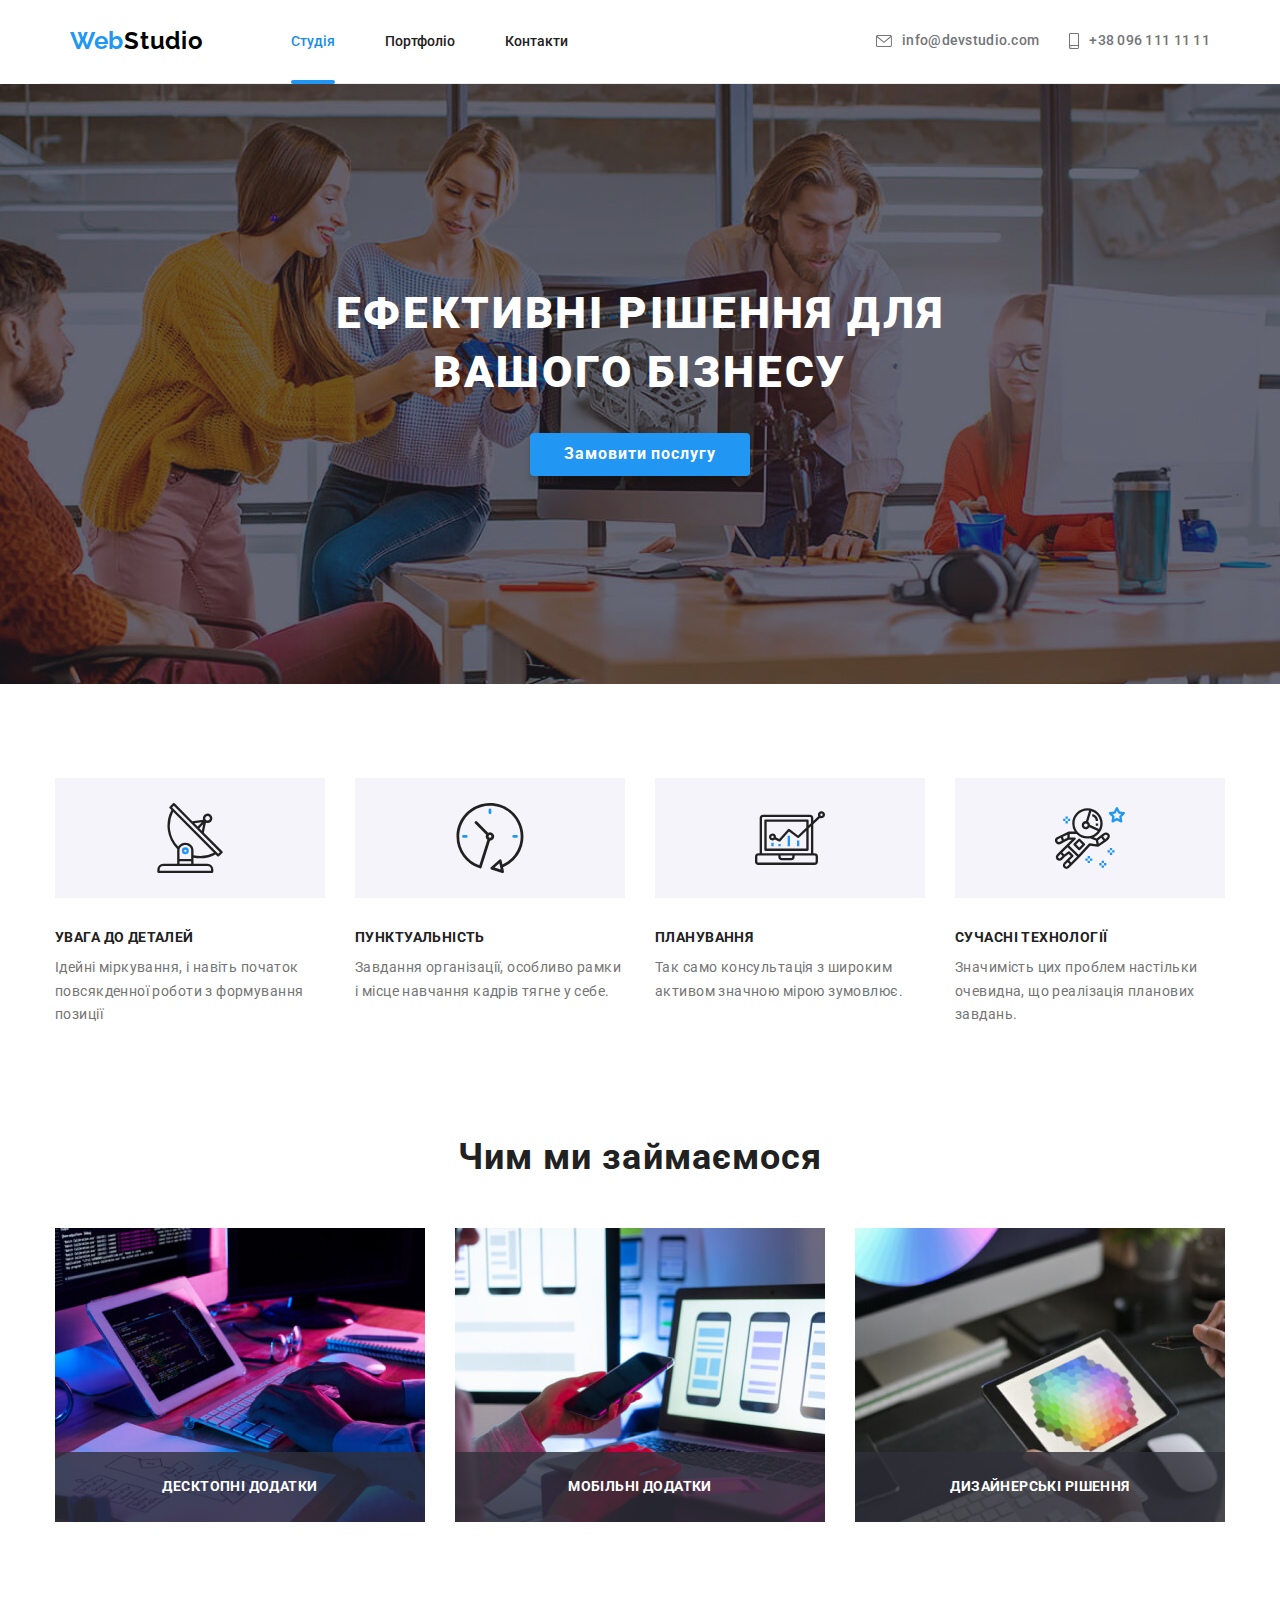
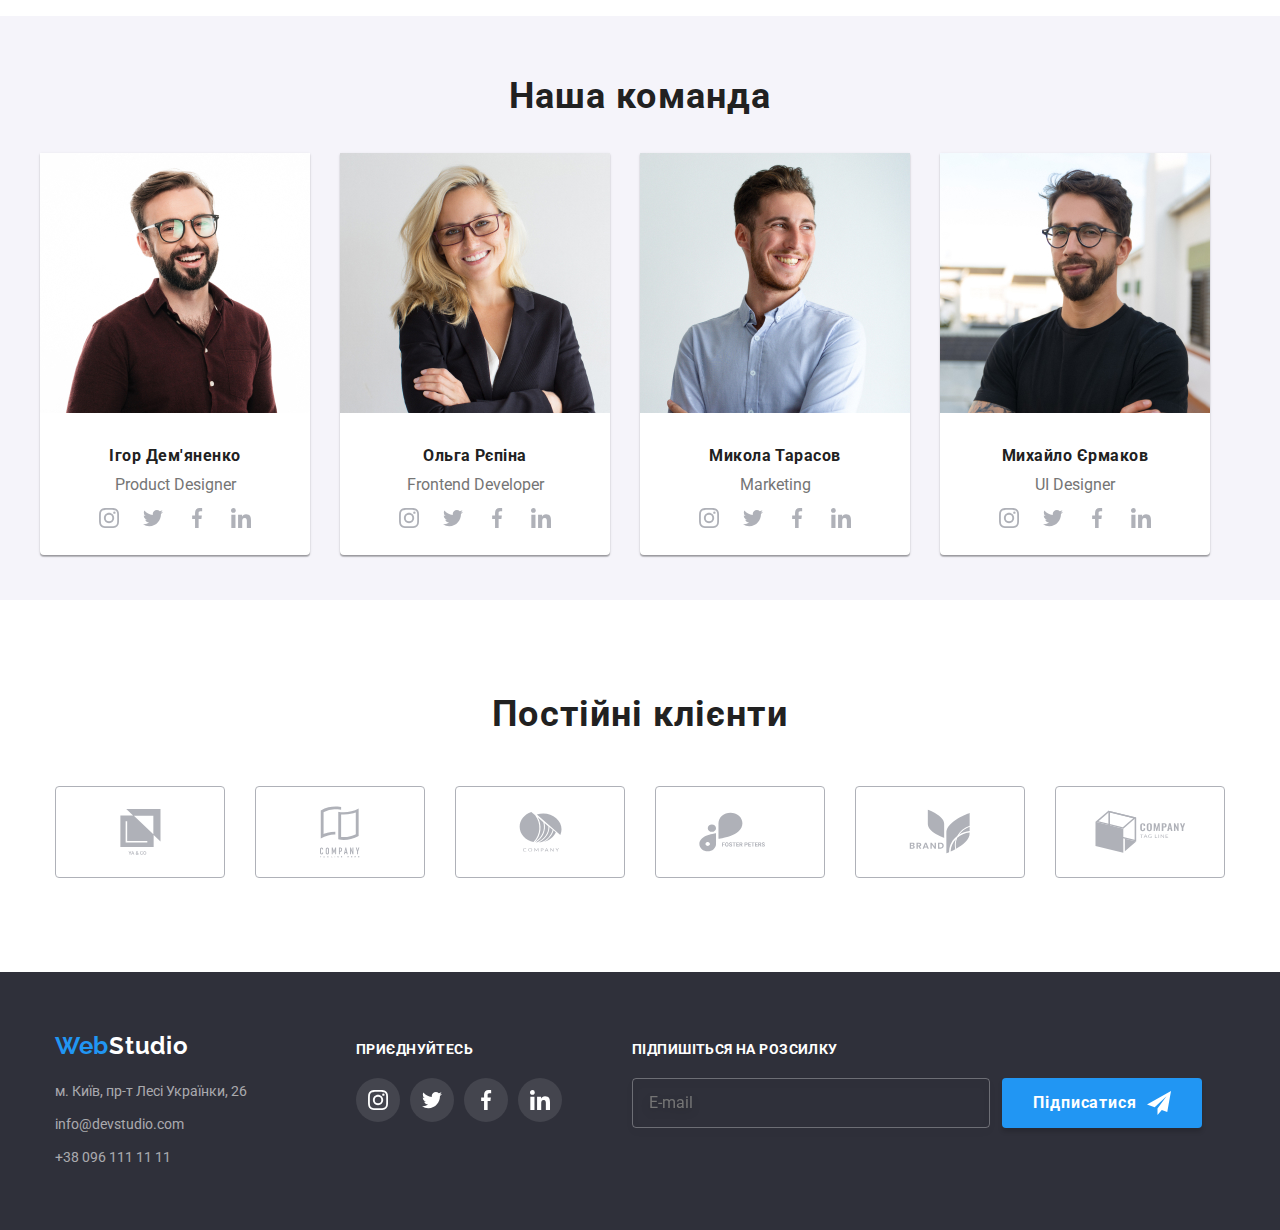
==== index.html @ 64a92aae "ф" ====
<!DOCTYPE html>
<html lang="uk">
<head>
    <meta charset="UTF-8">
    <meta http-equiv="X-UA-Compatible" content="IE=edge">
    <meta name="viewport" content="width=device-width, initial-scale=1.0">
    <title>WebStudio</title>
    <link href="https://fonts.googleapis.com/css2?family=Raleway:wght@700&family=Roboto:wght@400;500;700;900&display=swap" rel="stylesheet"/>
    <link rel="preconnect" href="https://fonts.googleapis.com" />
	<link rel="preconnect" href="https://fonts.gstatic.com" crossorigin />
    <link rel="stylesheet" href="./css/main.min.css">
</head>
<body>
    <header>
        <div class="header-container container">
            <nav class="header_wrap-nav">
                <a class="header_logo" href="./index.html"><span class="header_logo-color">Web</span>Studio</a>
                <button class="header_button js-open-menu" aria-expanded="false" aria-controls="mobile-menu">
                    <svg width="40" height="40">
                        <use href="./img/sprite.svg#icon-menu"></use>
                    </svg>
                </button>
                <ul class="header_nav">
                    <li class="header_nav-item">
                        <a class="header_nav-link current" href="index.html">Студія</a>
                    </li>
                    <li class="header_nav-item">
                        <a class="header_nav-link" href="portfolio.html">Портфоліо</a>
                    </li>
                    <li class="header_nav-item">
                        <a class="header_nav-link" href="#">Контакти</a>
                    </li>
                </ul>   
                <ul class="contacts">
                    <li class="contacts_item">
                        <a href="mailto:info@devstudio.com" class="contacts_email-svg contacts_link">
                            <svg class="contacts_svg-mail" width="16" height="12">
                                <use href="./img/sprite.svg#icon-mail"></use>
                            </svg>
                            info@devstudio.com
                        </a>
                    </li>
                    <li class="contacts_item">
                        <a href="tel:+380961111111" class="contacts_tel-svg contacts_link" >
                            <svg class="contacts_svg-tel"  width="10" height="16">
                                <use href="./img/sprite.svg#icon-smartphone"></use>
                            </svg>
                            +38 096 111 11 11
                        </a>
                    </li>
                </ul>         
            </nav>
            
            
            <div class="mobile js-menu-container is-open" id="mobile-menu">
                <button class="mobile_button js-close-menu">
                    <svg width="40" height="40">
                        <use href="./img/sprite.svg#icon-cross"></use>
                    </svg>
                </button>
                <ul class="mobile_header">
                    <li class="mobile_item">
                        <a class="mobile_link current" href="#">Студія</a>
                    </li>
                    <li class="mobile_item">
                        <a class="mobile_link" href="portfolio.html">Портфоліо</a>
                    </li>
                    <li class="mobile_item">
                        <a class="mobile_link" href="#">Контакти</a>
                    </li>
                </ul>
                <ul class="mobile_contacts">
                    <li class="mobile_contacts-item">
                        <a href="tel:+380961111111" class="mobile_contacts-tel" >
                            <svg class="mobile_contacts-icon" width="10" height="16">
                                <use href="./img/sprite.svg#icon-smartphone"></use>
                            </svg>
                            +38 096 111 11 11 
                        </a> 
                    </li>
                    <li class="mobile_contacts-item">
                        <a href="mailto:info@devstudio.com" class="mobile_contacts-mail">
                            <svg class="mobile_contacts-icon" width="16" height="12">
                                <use class="contacts_icon" href="./img/sprite.svg#icon-mail"></use>
                            </svg>
                            info@devstudio.com
                        </a>
                    </li>
                </ul>
                <ul class="social">
                    <li class="social__item">
                        <a class="social__link" href="index.html">Instagram</a>
                    </li>
                    <li class="social__item">
                        <a class="social__link" href="index.html">Twitter</a>
                    </li>
                    <li class="social__item">
                        <a class="social__link" href="index.html">Facebook</a>
                    </li>
                    <li class="social__item">
                        <a class="social__link" href="index.html">LinkedIn</a>
                    </li>
                </ul>    
            </div>
        </div>
    </header>
    <main>
        <section class="hero">
            <h1 class="hero_title">Ефективні рішення для вашого бізнесу</h1>
            <button data-modal-open class="hero_btn" type="button">Замовити послугу</button>
            <div class="backdrop is-hidden" data-modal>
                <div class="modal">
                    <button data-modal-close class="btn_modal">
                        <svg class="modal_svg">
                            <use href="./img/close-modal.svg#icon-close-modal"></use>
                        </svg>
                    </button>
                    <form class="form_hero">
                        <span class="form_hero-title">Залиште свої дані, ми вам передзвонимо</span>
                        <div class="form_field">
                            <label for="name">Ім'я</label>
                            <input type="text" name="name" id="name" class="form_field-input" placeholder=" ">
                            <svg class="form_field-svg" width="18" height="18">
                                <use href="./img/icons.svg#icon-person-black"></use>
                            </svg>
                        </div>
                        <div class="form_field">
                            <label for="tel">Телефон</label>
                            <input type="tel" name="tel" id="tel" class="form_field-input" placeholder=" ">
                            <svg class="form_field-svg" width="18" height="18">
                                <use href="./img/icons.svg#icon-phone-black"></use>
                            </svg>
                        </div>
                        <div class="form_field">
                            <label for="email">Пошта</label>
                            <input type="email" name="mail" id="email" class="form_field-input" placeholder=" ">
                            <svg class="form_field-svg" width="18" height="18">
                                <use href="./img/icons.svg#icon-email-black"></use>
                            </svg>
                        </div>
                        <div class="form_field form_text">
                            <label for="comment" class="form_comment-text">Коментар</label>
                            <textarea name="comment" class="form_field-areatext" id="comment" placeholder="Введіть текст" cols="52" rows="10"></textarea>
                        </div>
                        <div class="form_checkbox">
                            <label class="form_checkbox-label">
                                <input type="checkbox" name="policy" value="true" class="form_checkbox-input">
                                <span class="form_checkbox-icon"></span>
                                Погоджуюся з розсилкою та приймаю
                                <a href="#" class="form_checkbox-policy">Умови договору</a>
                            </label>
                        </div>
                        <button type="submit" class="hero_btn btn-fly">Відправити</button>
                    </form>
                </div>
            </div>
        </section>
        <section class="section section_bussines">
            <div class="bussines_container container">
                <h2 class="visually-hidden">Особливості WebStudio</h2>
                <ul class="bussines">
                    <li class="bussines_list">
                        <div class="bussines_list-link">
                            <svg class="antena-svg">
                                <use href="./img/sprite.svg#icon-antenna"></use>
                            </svg>
                        </div>
                        <div class="bussines_descr">
                            <h3 class="bussines_important">УВАГА ДО ДЕТАЛЕЙ</h3>
                            <p class="bussines_text">Ідейні міркування, і навіть початок повсякденної роботи з формування позиції</p>
                        </div>
                    </li>
                    <li class="bussines_list">
                        <div class="bussines_list-link">
                            <svg class="clock-svg">
                                <use href="./img/sprite.svg#icon-clock"></use>
                            </svg>
                        </div>
                        <div class="bussines_descr">
                            <h3 class="bussines_important">ПУНКТУАЛЬНІСТЬ</h3>
                            <p class="bussines_text">Завдання організації, особливо рамки і місце навчання кадрів тягне у себе.</p>
                        </div>
                    </li>
                    <li class="bussines_list">
                        <div class="bussines_list-link">
                            <svg class="comp-svg">
                                <use href="./img/sprite.svg#icon-comp"></use>
                            </svg>
                        </div>
                        <div class="bussines_descr">
                            <h3 class="bussines_important">ПЛАНУВАННЯ</h3>
                            <p class="bussines_text">Так само консультація з широким активом значною мірою зумовлює.</p>
                        </div>
                    </li>
                    <li class="bussines_list">
                        <div class="bussines_list-link">
                            <svg class="stronaut-svg">
                                <use href="./img/sprite.svg#icon-astronaut"></use>
                            </svg>
                        </div>
                        <div class="bussines_descr">
                            <h3 class="bussines_important">СУЧАСНІ ТЕХНОЛОГІЇ</h3>
                            <p class="bussines_text">Значимість цих проблем настільки очевидна, що реалізація планових завдань.</p>
                        </div>
                    </li>
                </ul>
            </div>
        </section>
        <section class="section section_nazv">
            <div class="container">
                <h2 class="section_nazv-title">Чим ми займаємося</h2>
                <ul class="section_nazv-img">
                    <li class="nazv-img-link">
                        <div class="section_nazv-thumb">
                            <img class="section_nazv-img-link" src="./img/tab-1.jpg" alt="deviceimg" width="370" height="294">
                            <h3 class="section_nazv-text">Десктопні додатки</h3>
                        </div>
                    </li>
                    <li class="nazv-img-link">
                        <div class="section_nazv-thumb">
                            <img class="section_nazv-img-link" src="./img/tab-2.jpg" alt="deviceimg" width="370" height="294">
                            <h3 class="section_nazv-text">Мобільні додатки</h3>
                        </div>
                    </li>
                    <li class="nazv-img-link">
                        <div class="section_nazv-thumb">
                            <img class="section_nazv-img-link" src="./img/tab-3.jpg" alt="deviceimg" width="370" height="294">
                            <h3 class="section_nazv-text">Дизайнерські рішення</h3>
                        </div>
                    </li>
                </ul>
            </div>
        </section>
        <section class="section partner">
            <div class="partner_container container">
                <h2 class="nazv nazv-two">Наша команда</h2>
                <ul class="partner_color">
                    <li class="partner_bg-licolor">
                        <picture>
                            <source
                            srcset="
                                ./img/partner/ihor-1.jpg    1x,
                                ./img/partner/ihor-1-2x.jpg 2x
                            "
                            media="(min-width: 1200px)"
                            />
                            <source
                            srcset="
                                ./img/partner/ihor-tab-1.jpg    1x,
                                ./img/partner/ihor-tab-1-2x.jpg 2x
                            "
                            media="(min-width: 768px)"
                            />
                            <source
                            srcset="
                                ./img/partner/ihor-mob-1.jpg    1x,
                                ./img/partner/ihor-mob-1-2x.jpg 2x
                            "
                            media="(max-width: 767px)"
                            />
                            <img
                            src="./img/partner/ihor-1.jpg"
                            alt="фото Ігоря Дем'яненка"
                            />
                        </picture>
                        <div class="partner_fio">
                            <h3 class="partner_lastname">Ігор Дем'яненко</h3>
                            <p class="partner_work">Product Designer</p>
                            <ul class="partner_soc-link">
                                <li class="partner_link-list">
                                    <a href="https://www.instagram.com/" class="partner_link-a" target="blank">
                                        <svg class="partner_link-svg icon" width="20" height="20">
                                            <use href="./img/sprite.svg#icon-instagram"></use>
                                        </svg>
                                    </a>
                                </li>
                                <li class="partner_link-list">
                                    <a href="https://twitter.com/?lang=uk" class="partner_link-a" target="blank">
                                        <svg class="partner_link-svg icon" width="20" height="20">
                                            <use href="./img/sprite.svg#icon-twitter"></use>
                                        </svg>
                                    </a>
                                </li>
                                <li class="partner_link-list">
                                    <a href="https://uk-ua.facebook.com/" class="partner_link-a" target="blank">
                                        <svg class="partner_link-svg icon" width="20" height="20">
                                            <use href="./img/sprite.svg#icon-facebook"></use>
                                        </svg>
                                    </a>
                                </li>
                                <li class="partner_link-list">
                                    <a href="https://ua.linkedin.com/" class="partner_link-a" target="blank">
                                        <svg class="partner_link-svg icon" width="20" height="20">
                                            <use href="./img/sprite.svg#icon-linkedin"></use>
                                        </svg>
                                    </a>
                                </li>
                            </ul>
                        </div>
                    </li>
                    <li class="partner_bg-licolor">
                        <picture>
                            <source
                            srcset="
                                ./img/partner/olha-1.jpg    1x,
                                ./img/partner/olha-1-2x.jpg 2x
                            "
                            media="(min-width: 1200px)"
                            />
                            <source
                            srcset="
                                ./img/partner/olha-tab-1.jpg    1x,
                                ./img/partner/olha-tab-1-2x.jpg 2x
                            "
                            media="(min-width: 768px)"
                            />
                            <source
                            srcset="
                                ./img/partner/olha-mob-1.jpg    1x,
                                ./img/partner/olha-mob-1-2x.jpg 2x
                            "
                            media="(max-width: 767px)"
                            />
                            <img
                            src="./img/partner/olha-1.jpg"
                            alt="фото Ольга Рєпіна"
                            />
                        </picture>
                        <div class="partner_fio">
                            <h3 class="partner_lastname">Ольга Рєпіна</h3>
                            <p class="partner_work">Frontend Developer</p>
                            <ul class="partner_soc-link">
                                <li class="partner_link-list">
                                    <a href="https://www.instagram.com/" class="partner_link-a" target="blank">
                                        <svg class="partner_link-svg icon" width="20" height="20">
                                            <use href="./img/sprite.svg#icon-instagram"></use>
                                        </svg>
                                    </a>
                                </li>
                                <li class="partner_link-list">
                                    <a href="https://twitter.com/?lang=uk" class="partner_link-a" target="blank">
                                        <svg class="partner_link-svg icon" width="20" height="20">
                                            <use href="./img/sprite.svg#icon-twitter"></use>
                                        </svg>
                                    </a>
                                </li>
                                <li class="partner_link-list">
                                    <a href="https://uk-ua.facebook.com/" class="partner_link-a" target="blank">
                                        <svg class="partner_link-svg icon" width="20" height="20">
                                            <use href="./img/sprite.svg#icon-facebook"></use>
                                        </svg>
                                    </a>
                                </li>
                                <li class="partner_link-list">
                                    <a href="https://ua.linkedin.com/" class="partner_link-a" target="blank">
                                        <svg class="partner_link-svg icon" width="20" height="20">
                                            <use href="./img/sprite.svg#icon-linkedin"></use>
                                        </svg>
                                    </a>
                                </li>
                            </ul>
                        </div>
                    </li>
                    <li class="partner_bg-licolor">
                        <picture>
                            <source
                            srcset="
                                ./img/partner/mikola-1.jpg    1x,
                                ./img/partner/mikola-1-2x.jpg 2x
                            "
                            media="(min-width: 1200px)"
                            />
                            <source
                            srcset="
                                ./img/partner/mikola-tab-1.jpg    1x,
                                ./img/partner/mikola-tab-1-2x.jpg 2x
                            "
                            media="(min-width: 768px)"
                            />
                            <source
                            srcset="
                                ./img/partner/mikola-mob-1.jpg    1x,
                                ./img/partner/mikola-mob-1-2x.jpg 2x
                            "
                            media="(max-width: 767px)"
                            />
                            <img
                            src="./img/partner/mikola-1.jpg"
                            alt="фото Микола Тарасов"
                            />
                        </picture>
                        <div class="partner_fio">
                            <h3 class="partner_lastname">Микола Тарасов</h3>
                            <p class="partner_work">Marketing</p>
                            <ul class="partner_soc-link">
                                <li class="partner_link-list">
                                    <a href="https://www.instagram.com/" class="partner_link-a" target="blank">
                                        <svg class="partner_link-svg icon" width="20" height="20">
                                            <use href="./img/sprite.svg#icon-instagram"></use>
                                        </svg>
                                    </a>
                                </li>
                                <li class="partner_link-list">
                                    <a href="https://twitter.com/?lang=uk" class="partner_link-a" target="blank">
                                        <svg class="partner_link-svg icon" width="20" height="20">
                                            <use href="./img/sprite.svg#icon-twitter"></use>
                                        </svg>
                                    </a>
                                </li>
                                <li class="partner_link-list">
                                    <a href="https://uk-ua.facebook.com/" class="partner_link-a" target="blank">
                                        <svg class="partner_link-svg icon" width="20" height="20">
                                            <use href="./img/sprite.svg#icon-facebook"></use>
                                        </svg>
                                    </a>
                                </li>
                                <li class="partner_link-list">
                                    <a href="https://ua.linkedin.com/" class="partner_link-a" target="blank">
                                        <svg class="partner_link-svg icon" width="20" height="20">
                                            <use href="./img/sprite.svg#icon-linkedin"></use>
                                        </svg>
                                    </a>
                                </li>
                            </ul>
                        </div>

                    </li>
                    <li class="partner_bg-licolor">
                        <picture>
                            <source
                            srcset="
                                ./img/partner/misha-1.jpg    1x,
                                ./img/partner/misha-1-2x.jpg 2x
                            "
                            media="(min-width: 1200px)"
                            />
                            <source
                            srcset="
                                ./img/partner/misha-tab-1.jpg    1x,
                                ./img/partner/misha-tab-1-2x.jpg 2x
                            "
                            media="(min-width: 768px)"
                            />
                            <source
                            srcset="
                                ./img/partner/misha-mob-1.jpg    1x,
                                ./img/partner/misha-mob-1-2x.jpg 2x
                            "
                            media="(max-width: 767px)"
                            />
                            <img
                            src="./img/partner/misha-1.jpg"
                            alt="фото Михайло Єрмаков"
                            />
                        </picture>
                        <div class="partner_fio">
                            <h3 class="partner_lastname">Михайло Єрмаков</h3>
                            <p class="partner_work">UI Designer</p>
                            <ul class="partner_soc-link">
                                <li class="partner_link-list">
                                    <a href="https://www.instagram.com/" class="partner_link-a" target="blank">
                                        <svg class="partner_link-svg icon" width="20" height="20">
                                            <use href="./img/sprite.svg#icon-instagram"></use>
                                        </svg>
                                    </a>
                                </li>
                                <li class="partner_link-list">
                                    <a href="https://twitter.com/?lang=uk" class="partner_link-a" target="blank">
                                        <svg class="partner_link-svg icon" width="20" height="20">
                                            <use href="./img/sprite.svg#icon-twitter"></use>
                                        </svg>
                                    </a>
                                </li>
                                <li class="partner_link-list">
                                    <a href="https://uk-ua.facebook.com/" class="partner_link-a" target="blank">
                                        <svg class="partner_link-svg icon" width="20" height="20">
                                            <use href="./img/sprite.svg#icon-facebook"></use>
                                        </svg>
                                    </a>
                                </li>
                                <li class="partner_link-list">
                                    <a href="https://ua.linkedin.com/" class="partner_link-a" target="blank">
                                        <svg class="partner_link-svg icon" width="20" height="20">
                                            <use href="./img/sprite.svg#icon-linkedin"></use>
                                        </svg>
                                    </a>
                                </li>
                            </ul>
                        </div>
                    </li>
                </ul>
            </div>
        </section>
        <section class="section client">
            <div class="client_container">
                <h2 class="client_title">Постійні клієнти</h2>
                <ul class="client_company">
                    <li class="client_company-list">
                        <a href="#" class="client_company-link">
                            <svg class="company-svg" width="41" height="46">
                                <use href="./img/sprite.svg#icon-client1"></use>
                            </svg>
                        </a>
                    </li>
                    <li class="client_company-list">
                        <a href="#" class="client_company-link">
                            <svg class="company-svg" width="40" height="52">
                                <use href="./img/sprite.svg#icon-client2"></use>
                            </svg>
                        </a>
                    </li>
                    <li class="client_company-list">
                        <a href="#" class="client_company-link">
                            <svg class="company-svg" width="43" height="41">
                                <use href="./img/sprite.svg#icon-client3"></use>
                            </svg>
                        </a>
                    </li>
                    <li class="client_company-list">
                        <a href="#" class="client_company-link">
                            <svg class="company-svg" width="84" height="40">
                                <use href="./img/sprite.svg#icon-client4"></use>
                            </svg>
                        </a>
                    </li>
                    <li class="client_company-list">
                        <a href="#" class="client_company-link">
                            <svg class="company-svg" width="62" height="45">
                                <use href="./img/sprite.svg#icon-client5"></use>
                            </svg>
                        </a>
                    </li>
                    <li class="client_company-list">
                        <a href="#" class="client_company-link">
                            <svg class="company-svg" width="93" height="43">
                                <use href="./img/sprite.svg#icon-client6"></use>
                            </svg>
                        </a>
                    </li>
                </ul>
            </div>
        </section>
    </main>   
    <footer class="footer">
        <div class="footer_container">
            <div class="footer_wrap">
                <div class="footer_col">
                    <a class="header_logo footer_logo" href="./index.html"><span class="footer_logo-color">Web</span>Studio</a>               
                    <address class="address">
                        <ul class="address_list">
                            <li class="address_item">
                                <a class="address_link" href="https://goo.gl/maps/zrXDnJqUbXL16Lcg9" target="_blank" rel="noopener noreferrer nofollow">м. Київ, пр-т Лесі Українки, 26</a>
                            </li>
                            <li class="address_item">
                                <a class="address_link footer_email--two" href="mailto:info@devstudio.com">info@devstudio.com</a>
                            </li>
                            <li class="address_item">
                                <a class="address_link footer_tel--two" href="tel:+380961111111">+38 096 111 11 11</a>
                            </li>
                        </ul>
                    </address>
                </div>
                <div class="footer_col">
                    <div class="footer_soc-link">
                        <p class="footer_soc-link-title">приєднуйтесь</p>
                        <ul class="footer_soc-link-list">
                            <li class="footer_soc-link-li">
                                <a class="footer_soc-link-img" href="https://www.instagram.com/" target="blank">
                                    <svg class="footer_link-svg soc-link-footer" width="20" height="20">
                                        <use href="./img/sprite.svg#icon-instagram"></use>
                                    </svg>
                                </a>
                            </li>
                            <li class="footer_soc-link-li">
                                <a class="footer_soc-link-img" href="https://twitter.com/?lang=uk" target="blank">
                                    <svg class="footer_link-svg soc-link-footer" width="20" height="20">
                                        <use href="./img/sprite.svg#icon-twitter"></use>
                                    </svg>
                                </a>
                            </li>
                            <li class="footer_soc-link-li">
                                <a class="footer_soc-link-img" href="https://uk-ua.facebook.com/" target="blank">
                                    <svg class="footer_link-svg soc-link-footer" width="20" height="20">
                                        <use href="./img/sprite.svg#icon-facebook"></use>
                                    </svg>
                                </a>
                            </li>
                            <li class="footer_soc-link-li">
                                <a class="footer_soc-link-img" href="https://ua.linkedin.com/" target="_blank">
                                    <svg class="footer_link-svg soc-link-footer" width="20" height="20">
                                        <use href="./img/sprite.svg#icon-linkedin"></use>
                                    </svg>
                                </a>
                            </li>
                        </ul>
                    </div>
                </div>
                <div class="footer_col footer_col-last">
                    <span class="footer_col-title">Підпишіться на розсилку</span>
                    <form class="footer_form">
                        <div class="footer_email-input">
                            <label class="footer_form-label">
                                <input type="email" name="email" class="footer_form-input" placeholder="E-mail">
                            </label>
                        </div>
                        <button class="btn btn-svg" type="submit">Підписатися
                            <svg class="icon-telega" width="24" height="24">
                                <use href="./img/icons.svg#icon-icon-telega"></use>
                            </svg>
                        </button>
                    </form>
                </div>
            </div>
        </div>
    </footer>
    <script src="./js/mobile-menu.js"></script>
    <script src="./js/modal.js"></script>
</body>
</html>
---- css/main.min.css ----
/*! modern-normalize v1.1.0 | MIT License | https://github.com/sindresorhus/modern-normalize */*,::before,::after{-webkit-box-sizing:border-box;box-sizing:border-box}html{line-height:1.15;-webkit-text-size-adjust:100%;-moz-tab-size:4;-o-tab-size:4;tab-size:4}body{margin:0;font-family:system-ui,-apple-system,"Segoe UI",Roboto,Helvetica,Arial,sans-serif,"Apple Color Emoji","Segoe UI Emoji"}hr{height:0;color:inherit}abbr[title]{-webkit-text-decoration:underline dotted;text-decoration:underline dotted}b,strong{font-weight:bolder}code,kbd,samp,pre{font-family:ui-monospace,SFMono-Regular,Consolas,"Liberation Mono",Menlo,monospace;font-size:1em}small{font-size:80%}sub,sup{font-size:75%;line-height:0;position:relative;vertical-align:baseline}sub{bottom:-0.25em}sup{top:-0.5em}table{text-indent:0;border-color:inherit}button,input,optgroup,select,textarea{font-family:inherit;font-size:100%;line-height:1.15;margin:0}button,select{text-transform:none}button,[type=button],[type=reset],[type=submit]{-webkit-appearance:button}::-moz-focus-inner{border-style:none;padding:0}:-moz-focusring{outline:1px dotted ButtonText}:-moz-ui-invalid{box-shadow:none}legend{padding:0}progress{vertical-align:baseline}::-webkit-inner-spin-button,::-webkit-outer-spin-button{height:auto}[type=search]{-webkit-appearance:textfield;outline-offset:-2px}::-webkit-search-decoration{-webkit-appearance:none}::-webkit-file-upload-button{-webkit-appearance:button;font:inherit}summary{display:list-item}body{font-family:"Roboto",sans-serif;color:#212121;background-color:#fff}*{-webkit-box-sizing:border-box;box-sizing:border-box}h1,h2,h3,h4,h5,h6,p{margin:0;padding:0}a{text-decoration:none}ul,ol{margin:0;padding:0;list-style:none}.container{width:100%;padding-left:15px;padding-right:15px;margin:0 auto}.section{padding-top:94px;padding-bottom:94px}.img{display:block;width:100%;height:auto}.picture{display:block;width:100%;height:auto}.visually-hidden{position:absolute;width:1px;height:1px;margin:-1px;border:0;padding:0;white-space:nowrap;-webkit-clip-path:inset(100%);clip-path:inset(100%);clip:rect(0 0 0 0);overflow:hidden}h2{font-weight:700;font-size:36px;line-height:1.16;letter-spacing:.03em;color:#212121;margin-bottom:50px}.btn{font-family:inherit;color:#fff;background:#2196f3;font-size:16px;border-color:rgba(0,0,0,0);font-weight:500;border-radius:4px;-webkit-box-shadow:0px 4px 4px rgba(0,0,0,.15);box-shadow:0px 4px 4px rgba(0,0,0,.15);padding:10px 32px;text-align:center;letter-spacing:.06em;cursor:pointer;-webkit-transition:background-color 250ms cubic-bezier(0.4, 0, 0.2, 1);transition:background-color 250ms cubic-bezier(0.4, 0, 0.2, 1)}.btn:hover,.btn:focus{background-color:#188ce8}.btn_modal{position:absolute;display:-webkit-box;display:-ms-flexbox;display:flex;-webkit-box-pack:center;-ms-flex-pack:center;justify-content:center;-webkit-box-align:center;-ms-flex-align:center;align-items:center;width:30px;height:30px;top:8px;padding:0;right:8px;border-radius:50%;cursor:pointer;background-color:#fff;border:1px solid rgba(0,0,0,.1)}.btn_modal:hover,.btn_modal:focus{border:1px solid rgba(0,0,0,.1);fill:currentColor}.btn-fly{padding:10px 52px;width:200px;height:50px}.hero_btn{font-family:inherit;color:#fff;background:#2196f3;font-size:16px;border-color:rgba(0,0,0,0);font-weight:500;border-radius:4px;-webkit-box-shadow:0px 4px 4px rgba(0,0,0,.15);box-shadow:0px 4px 4px rgba(0,0,0,.15);padding:10px 32px;text-align:center;letter-spacing:.06em;cursor:pointer;-webkit-transition:background-color 250ms cubic-bezier(0.4, 0, 0.2, 1);transition:background-color 250ms cubic-bezier(0.4, 0, 0.2, 1)}.hero_btn:hover,.hero_btn:focus{background-color:#188ce8}.btn-svg{display:-webkit-box;display:-ms-flexbox;display:flex;-webkit-box-align:center;-ms-flex-align:center;align-items:center;padding:10px 28px;-webkit-transition:background-color 250ms cubic-bezier(0.4, 0, 0.2, 1);transition:background-color 250ms cubic-bezier(0.4, 0, 0.2, 1)}.btn-svg:hover,.btn-svg:focus{background-color:#188ce8}.btn-svg .icon-telega{margin-left:10px}.button_btn-menu{font-family:inherit;font-size:16px;font-weight:500;line-height:1.62;padding:6px 22px;color:#212121;background-color:#f5f4fa;border-radius:4px;border-color:rgba(0,0,0,0);cursor:pointer;letter-spacing:.03em;-webkit-transition:background-color 250ms cubic-bezier(0.4, 0, 0.2, 1),color 250ms cubic-bezier(0.4, 0, 0.2, 1),-webkit-box-shadow 250ms cubic-bezier(0.4, 0, 0.2, 1);transition:background-color 250ms cubic-bezier(0.4, 0, 0.2, 1),color 250ms cubic-bezier(0.4, 0, 0.2, 1),-webkit-box-shadow 250ms cubic-bezier(0.4, 0, 0.2, 1);transition:background-color 250ms cubic-bezier(0.4, 0, 0.2, 1),color 250ms cubic-bezier(0.4, 0, 0.2, 1),box-shadow 250ms cubic-bezier(0.4, 0, 0.2, 1);transition:background-color 250ms cubic-bezier(0.4, 0, 0.2, 1),color 250ms cubic-bezier(0.4, 0, 0.2, 1),box-shadow 250ms cubic-bezier(0.4, 0, 0.2, 1),-webkit-box-shadow 250ms cubic-bezier(0.4, 0, 0.2, 1)}.button_btn-menu:hover{background-color:#2196f3;-webkit-box-shadow:0px 3px 1px rgba(0,0,0,.1),0px 1px 2px rgba(0,0,0,.08),0px 2px 2px rgba(0,0,0,.12);box-shadow:0px 3px 1px rgba(0,0,0,.1),0px 1px 2px rgba(0,0,0,.08),0px 2px 2px rgba(0,0,0,.12);color:#fff}.button_btn-menu:focus{background-color:#2196f3;color:#fff}.header-container{max-width:1600px;margin:0 auto;border-bottom:1px solid #ececec}@media screen and (min-width: 320px){.header_wrap-nav{display:-webkit-box;display:-ms-flexbox;display:flex;-webkit-box-pack:justify;-ms-flex-pack:justify;justify-content:space-between;-webkit-box-align:center;-ms-flex-align:center;align-items:center;margin:0 auto;padding-left:15px;padding-right:15px}.header_logo{font-family:"Raleway",sans-serif;color:var(--logo-main-color);font-size:26px;font-weight:700;line-height:1.19;letter-spacing:.03em;padding:16px 0;text-decoration:none}.header_logo-color{color:#2196f3}.header_nav{display:none}.header_button{display:-webkit-inline-box;display:-ms-inline-flexbox;display:inline-flex;padding:0;border:none;background-color:rgba(0,0,0,0)}.contacts{display:none}.contacts_link{display:-webkit-box;display:-ms-flexbox;display:flex;text-decoration:none;font-weight:500;font-size:14px;line-height:1.33;color:#757575;-webkit-transition:color 250ms cubic-bezier(0.4, 0, 0.2, 1);transition:color 250ms cubic-bezier(0.4, 0, 0.2, 1);-webkit-box-align:center;-ms-flex-align:center;align-items:center}.contacts_svg-mail,.contacts_svg-tel{margin-right:10px}.mobile{position:fixed;top:0;left:0;width:100vw;height:100vh;padding:48px 40px;-webkit-transform:translateX(100%);transform:translateX(100%);background-color:#fff}.mobile_button{position:absolute;top:10px;right:15px;display:-webkit-inline-box;display:-ms-inline-flexbox;display:inline-flex;padding:0;border:none;background-color:rgba(0,0,0,0)}.mobile.is-open{-webkit-transform:translateX(0%);transform:translateX(0%);-webkit-transition:250ms cubic-bezier(0.4, 0, 0.2, 1);transition:250ms cubic-bezier(0.4, 0, 0.2, 1)}.mobile_header{padding-left:0;margin:0 auto;list-style:none}.mobile_link{position:relative;display:block;padding:0;text-decoration:none;font-weight:500;font-size:40px;line-height:1.17;letter-spacing:.02em;color:#212121;-webkit-transition:250ms cubic-bezier(0.4, 0, 0.2, 1);transition:250ms cubic-bezier(0.4, 0, 0.2, 1)}.mobile_link:hover{color:#2196f3}.mobile_link.current{color:#188ce8}.mobile_item:not(:last-child){margin-bottom:32px}.mobile_contacts{padding-left:0;margin:0 auto;list-style:none}.mobile_contacts-item:not(:last-child){margin-top:200px;margin-bottom:32px}.mobile_contacts-tel{text-decoration:none;font-weight:500;font-size:34px;line-height:1.17;-webkit-transition:color 250ms cubic-bezier(0.4, 0, 0.2, 1);transition:color 250ms cubic-bezier(0.4, 0, 0.2, 1);color:#2196f3}.mobile_contacts-mail{text-decoration:none;font-weight:500;font-size:24px;line-height:1.16;color:#757575;-webkit-transition:color 250ms cubic-bezier(0.4, 0, 0.2, 1);transition:color 250ms cubic-bezier(0.4, 0, 0.2, 1)}.mobile_contacts-icon{display:none}.social{display:-webkit-box;display:-ms-flexbox;display:flex;padding-left:0;margin:0 auto;margin-top:64px;list-style:none}.social__item:not(:last-child){padding-right:10px;border-right:1px solid rgba(33,33,33,.2)}.social__item:not(:first-child){padding-left:10px}.social__link{font-weight:500;font-size:18px;line-height:1.22;letter-spacing:.02em;color:#2196f3}}@media screen and (min-width: 768px){.header_wrap-nav{display:-webkit-box;display:-ms-flexbox;display:flex;-webkit-box-pack:center;-ms-flex-pack:center;justify-content:center;-webkit-box-align:center;-ms-flex-align:center;align-items:center;width:768px}.mobile{display:none}.header_button{display:none}.header_logo{padding:26px 0;text-decoration:none;font-family:Raleway,sans-serif;font-weight:700;font-size:24px;line-height:1.16;letter-spacing:.03;color:#000}.header_logo-color{color:#2196f3}.header_nav-link.current{color:#188ce8}.current::after{display:block;position:absolute;content:"";width:100%;height:4px;background:#2196f3;border-radius:2px;bottom:-1px}.header_nav{display:-webkit-box;display:-ms-flexbox;display:flex;margin-left:87px;margin-top:0;margin-bottom:0;padding-left:0;list-style:none}.nav-item.current{color:#188ce8}.header_nav-item:not(:last-child){margin-right:50px}.header_nav-link{position:relative;display:block;padding:32px 0;text-decoration:none;font-weight:500;font-size:14px;line-height:1.33;color:#212121;-webkit-transition:color 250ms cubic-bezier(0.4, 0, 0.2, 1);transition:color 250ms cubic-bezier(0.4, 0, 0.2, 1)}.header_nav-link:hover{color:#2196f3}.mobile_link.current{color:#188ce8}.mobile_link.current::after{content:"";position:absolute;display:block;left:0;bottom:0;width:100%;height:4px;border-radius:2px;background-color:#2196f3}.contacts{display:block;margin:0;margin-left:auto;padding:0;list-style:none}.contacts_link{display:-webkit-box;display:-ms-flexbox;display:flex;-webkit-box-align:center;-ms-flex-align:center;align-items:center;text-decoration:none;font-weight:500;font-size:14px;line-height:1.33;color:#757575;-webkit-transition:color 250ms cubic-bezier(0.4, 0, 0.2, 1);transition:color 250ms cubic-bezier(0.4, 0, 0.2, 1)}.mobile_contacts-icon{margin-right:10px;fill:#757575}.contacts_link:hover svg use,.contacts_link:focus svg use{fill:#2196f3;-webkit-transition:250ms cubic-bezier(0.4, 0, 0.2, 1);transition:250ms cubic-bezier(0.4, 0, 0.2, 1)}.contacts_link:hover,.contacts_link:focus{color:#2196f3}}@media screen and (min-width: 768px)and (max-width: 1199px){.contacts_item{margin-bottom:10px}}@media screen and (min-width: 1200px){.container{width:1200px}.contacts{display:-webkit-box;display:-ms-flexbox;display:flex;margin-left:auto}.contacts_link{display:-webkit-box;display:-ms-flexbox;display:flex;-webkit-box-align:center;-ms-flex-align:center;align-items:center;padding-bottom:32px;padding-top:32px}.contacts_svg-mail{width:16px;height:12px;margin-right:10px;fill:currentColor}.contacts_svg-tel{margin-right:10px;width:10px;height:16px;fill:currentColor}.contacts_email-svg{margin-right:30px}.contacts_email-svg,.contacts_tel-svg{font-size:14px;line-height:1.14;letter-spacing:.02em;color:#757575;padding-top:32px;-webkit-transition:color 250ms cubic-bezier(0.4, 0, 0.2, 1);transition:color 250ms cubic-bezier(0.4, 0, 0.2, 1);font-weight:500}.contacts_tel-svg:hover,.contacts_email-svg:hover,.contacts_tel-svg:focus,.contacts_email-svg:focus{color:#2196f3}.header_wrap-nav{display:-webkit-box;display:-ms-flexbox;display:flex;-webkit-box-align:center;-ms-flex-align:center;align-items:center;width:auto}.header_nav-link.current{color:#188ce8}.current::after{position:absolute;display:block;content:"";width:100%;height:4px;background:#2196f3;border-radius:2px;bottom:-1px}}.hero{background-image:-webkit-gradient(linear, left top, right top, from(rgba(47, 48, 58, 0.4)), to(rgba(47, 48, 58, 0.4))),url(../img/bg-mobile.jpg);background-image:linear-gradient(to right, rgba(47, 48, 58, 0.4), rgba(47, 48, 58, 0.4)),url(../img/bg-mobile.jpg);height:400px;margin:0 auto;margin-left:auto;margin-right:auto;background-size:cover;background-repeat:no-repeat;background-position:center}@media(min-device-pixel-ratio: 2),(-webkit-min-device-pixel-ratio: 2),(min-resolution: 192dpi),(min-resolution: 2dppx){.hero{background-image:-webkit-gradient(linear, left top, right top, from(rgba(47, 48, 58, 0.4)), to(rgba(47, 48, 58, 0.4))),url(../img/bg-mobile2x.jpg);background-image:linear-gradient(to right, rgba(47, 48, 58, 0.4), rgba(47, 48, 58, 0.4)),url(../img/bg-mobile2x.jpg)}}@media screen and (min-width: 768px){.hero{background-image:-webkit-gradient(linear, left top, right top, from(rgba(47, 48, 58, 0.4)), to(rgba(47, 48, 58, 0.4))),url(../img/bg-table.jpg);background-image:linear-gradient(to right, rgba(47, 48, 58, 0.4), rgba(47, 48, 58, 0.4)),url(../img/bg-table.jpg)}}@media screen and (min-width: 768px)and (min-device-pixel-ratio: 2),screen and (min-width: 768px)and (-webkit-min-device-pixel-ratio: 2),screen and (min-width: 768px)and (min-resolution: 192dpi),screen and (min-width: 768px)and (min-resolution: 2dppx){.hero{background-image:-webkit-gradient(linear, left top, right top, from(rgba(47, 48, 58, 0.4)), to(rgba(47, 48, 58, 0.4))),url(../img/bg-table2x.jpg);background-image:linear-gradient(to right, rgba(47, 48, 58, 0.4), rgba(47, 48, 58, 0.4)),url(../img/bg-table2x.jpg)}}@media screen and (min-width: 1200px){.hero{height:600px;background-image:-webkit-gradient(linear, left top, right top, from(rgba(47, 48, 58, 0.4)), to(rgba(47, 48, 58, 0.4))),url(../img/bg-img.jpg);background-image:linear-gradient(to right, rgba(47, 48, 58, 0.4), rgba(47, 48, 58, 0.4)),url(../img/bg-img.jpg)}}@media screen and (min-width: 1200px)and (min-device-pixel-ratio: 2),screen and (min-width: 1200px)and (-webkit-min-device-pixel-ratio: 2),screen and (min-width: 1200px)and (min-resolution: 192dpi),screen and (min-width: 1200px)and (min-resolution: 2dppx){.hero{background-image:-webkit-gradient(linear, left top, right top, from(rgba(47, 48, 58, 0.4)), to(rgba(47, 48, 58, 0.4))),url(../img/bg-img2x.jpg);background-image:linear-gradient(to right, rgba(47, 48, 58, 0.4), rgba(47, 48, 58, 0.4)),url(../img/bg-img2x.jpg)}}@media screen and (min-width: 320px){.hero{text-align:center;padding-top:118px;padding-bottom:118px;max-width:1600px;min-height:400px;margin:0 auto;margin-left:auto;margin-right:auto}.hero_title{margin:0 auto;margin-bottom:30px;width:450px;font-weight:900;font-size:26px;line-height:1.61;letter-spacing:.06em;text-transform:uppercase;text-align:center;color:#fff}.hero_btn{font-weight:700}.backdrop{position:fixed;top:0;left:0;background:rgba(0,0,0,.2);width:100%;height:100%;-webkit-transition:opacity 250ms cubic-bezier(0.4, 0, 0.2, 1),visibility 250ms cubic-bezier(0.4, 0, 0.2, 1);transition:opacity 250ms cubic-bezier(0.4, 0, 0.2, 1),visibility 250ms cubic-bezier(0.4, 0, 0.2, 1)}.backdrop.is-hidden{opacity:0;pointer-events:none;visibility:hidden}.modal{position:relative;background:#fff;-webkit-box-shadow:0px 1px 3px rgba(0,0,0,.12),0px 1px 1px rgba(0,0,0,.14),0px 2px 1px rgba(0,0,0,.2);box-shadow:0px 1px 3px rgba(0,0,0,.12),0px 1px 1px rgba(0,0,0,.14),0px 2px 1px rgba(0,0,0,.2);border-radius:4px;width:450px;height:609px;top:50%;left:50%;padding:40px;-webkit-transform:translate(-50%, -50%);transform:translate(-50%, -50%);-webkit-transition:-webkit-transform 250ms cubic-bezier(0.4, 0, 0.2, 1);transition:-webkit-transform 250ms cubic-bezier(0.4, 0, 0.2, 1);transition:transform 250ms cubic-bezier(0.4, 0, 0.2, 1);transition:transform 250ms cubic-bezier(0.4, 0, 0.2, 1), -webkit-transform 250ms cubic-bezier(0.4, 0, 0.2, 1)}.modal_svg{color:#2196f3;width:18px;height:18px}.form-hero{width:370px;margin-left:auto;margin-right:auto}.form_hero-title{width:370px;margin-bottom:30px;font-weight:700;line-height:1.15;letter-spacing:.03em;font-size:20px;width:448px}.form_field{position:relative;display:-webkit-box;display:-ms-flexbox;display:flex;-webkit-box-orient:vertical;-webkit-box-direction:normal;-ms-flex-direction:column;flex-direction:column;margin-bottom:10px}.form_field:focus-within>input{border:1px solid #2196f3;border-radius:4px}.form_field:focus-within>.form_field-svg{fill:currentColor}.form_field textarea{resize:none;border:1px solid rgba(33,33,33,.2);border-radius:4px;padding:12px 16px;outline:none;-webkit-transition:border 250ms cubic-bezier(0.4, 0, 0.2, 1),border-radius 250ms cubic-bezier(0.4, 0, 0.2, 1);transition:border 250ms cubic-bezier(0.4, 0, 0.2, 1),border-radius 250ms cubic-bezier(0.4, 0, 0.2, 1)}.form_field textarea:focus{border:1px solid #2196f3;border-radius:4px}.form_field textarea::-webkit-input-placeholder{font-weight:400;line-height:14px;letter-spacing:.01em;color:rgba(117,117,117,.5);font-size:12px}.form_field textarea::-moz-placeholder{font-weight:400;line-height:14px;letter-spacing:.01em;color:rgba(117,117,117,.5);font-size:12px}.form_field textarea:-ms-input-placeholder{font-weight:400;line-height:14px;letter-spacing:.01em;color:rgba(117,117,117,.5);font-size:12px}.form_field textarea::-ms-input-placeholder{font-weight:400;line-height:14px;letter-spacing:.01em;color:rgba(117,117,117,.5);font-size:12px}.form_field textarea::placeholder{font-weight:400;line-height:14px;letter-spacing:.01em;color:rgba(117,117,117,.5);font-size:12px}.form_field-input{width:100%;margin:0;padding-left:42px}.form_field-svg{position:absolute;top:50%;left:12px;color:#2196f3;display:inline-block}.form_field label{text-align:left;font-weight:400;line-height:1.16;letter-spacing:.01em;font-size:12px;color:#757575;margin-bottom:4px}.form_field input{border:1px solid rgba(33,33,33,.2);border-radius:4px;height:40px;margin:0;outline:none;-webkit-transition:border 250ms cubic-bezier(0.4, 0, 0.2, 1),border-radius 250ms cubic-bezier(0.4, 0, 0.2, 1);transition:border 250ms cubic-bezier(0.4, 0, 0.2, 1),border-radius 250ms cubic-bezier(0.4, 0, 0.2, 1)}.form_checkbox{margin-bottom:30px}.form_checkbox-label{position:relative;display:-webkit-box;display:-ms-flexbox;display:flex;-webkit-box-align:center;-ms-flex-align:center;align-items:center;-webkit-box-pack:center;-ms-flex-pack:center;justify-content:center;font-weight:400;line-height:1.71;letter-spacing:.03em;color:#757575;font-size:12px}.form_checkbox-input{position:absolute;width:1px;height:1px;margin:-1px;border:0;padding:0;clip:rect(0 0 0 0);overflow:hidden}.form_checkbox-input:checked+.form_checkbox-icon{border-color:rgba(0,0,0,0);background-image:url(/img/icon-check.svg);background-size:contain;background-origin:border-box;fill:var(--container-bg-color);background-color:#2196f3;border-color:#2196f3}.form_checkbox-icon{display:inline-block;width:16px;height:15px;border:2px solid #212121;border-radius:4px;margin-right:7px;-webkit-transition:fill 250ms cubic-bezier(0.4, 0, 0.2, 1),border-color 250ms cubic-bezier(0.4, 0, 0.2, 1),background-coloк 250ms cubic-bezier(0.4, 0, 0.2, 1);transition:fill 250ms cubic-bezier(0.4, 0, 0.2, 1),border-color 250ms cubic-bezier(0.4, 0, 0.2, 1),background-coloк 250ms cubic-bezier(0.4, 0, 0.2, 1)}.form_checkbox-policy{font-size:14px;line-height:24px;letter-spacing:.03em;color:#2196f3;margin-left:5px;text-underline-offset:.3em;text-decoration:underline}.form_text{height:120px;margin-bottom:20px}}@media screen and (min-width: 768px){.hero{text-align:center;padding-top:118px;padding-bottom:118px;max-width:1600px;height:400px;margin:0 auto;margin-left:auto;margin-right:auto}}@media screen and (min-width: 1200px){.hero{text-align:center;padding-top:200px;padding-bottom:200px;max-width:1600px;height:600px;margin:0 auto;margin-left:auto;margin-right:auto}.hero_title{text-transform:uppercase;font-size:44px;line-height:1.36;color:#fff;letter-spacing:.06em;margin-top:0;width:696px;margin-top:200px;margin:0 auto 30px auto;font-weight:900}.backdrop{position:fixed;top:0;left:0;background:rgba(0,0,0,.2);width:100%;height:100%;-webkit-transition:opacity 250ms cubic-bezier(0.4, 0, 0.2, 1),visibility 250ms cubic-bezier(0.4, 0, 0.2, 1);transition:opacity 250ms cubic-bezier(0.4, 0, 0.2, 1),visibility 250ms cubic-bezier(0.4, 0, 0.2, 1)}.backdrop.is-hidden{opacity:0;pointer-events:none;visibility:hidden}.modal{position:relative;background:#fff;-webkit-box-shadow:0px 1px 3px rgba(0,0,0,.12),0px 1px 1px rgba(0,0,0,.14),0px 2px 1px rgba(0,0,0,.2);box-shadow:0px 1px 3px rgba(0,0,0,.12),0px 1px 1px rgba(0,0,0,.14),0px 2px 1px rgba(0,0,0,.2);border-radius:4px;width:450px;height:609px;top:50%;left:50%;padding:40px;-webkit-transform:translate(-50%, -50%);transform:translate(-50%, -50%);-webkit-transition:-webkit-transform 250ms cubic-bezier(0.4, 0, 0.2, 1);transition:-webkit-transform 250ms cubic-bezier(0.4, 0, 0.2, 1);transition:transform 250ms cubic-bezier(0.4, 0, 0.2, 1);transition:transform 250ms cubic-bezier(0.4, 0, 0.2, 1), -webkit-transform 250ms cubic-bezier(0.4, 0, 0.2, 1)}.modal_svg{color:#2196f3;width:18px;height:18px}}@media screen and (min-width: 320px){.section_bussines{padding:60px 0}.bussines_container{width:480px;margin:0 auto;padding-left:15px;padding-right:15px}.bussines{display:-webkit-box;display:-ms-flexbox;display:flex;-ms-flex-wrap:wrap;flex-wrap:wrap;-webkit-box-orient:horizontal;-webkit-box-direction:normal;-ms-flex-direction:row;flex-direction:row;max-width:767px;padding-left:0}.bussines_list:not(:last-child){margin-bottom:30px}.bussines_list-link{display:-webkit-box;display:-ms-flexbox;display:flex;-webkit-box-pack:center;-ms-flex-pack:center;justify-content:center;-webkit-box-align:center;-ms-flex-align:center;align-items:center;height:120px;background-color:#f5f4fa;margin-bottom:30px}.bussines_important{text-align:center;font-weight:700;font-size:14px;text-transform:uppercase;letter-spacing:.03em;line-height:1.14;margin-bottom:10px}.bussines_text{font-size:14px;color:#757575;letter-spacing:.03em;line-height:1.71}.antena-svg{width:70px;height:70px}.clock-svg{width:70px;height:70px}.comp-svg{width:70px;height:70px}.stronaut-svg{width:70px;height:70px}}@media screen and (min-width: 768px){.bussines_container{width:768px;margin:0 auto;padding-left:15px;padding-right:15px}.bussines{display:-webkit-box;display:-ms-flexbox;display:flex;-ms-flex-wrap:wrap;flex-wrap:wrap;-webkit-box-orient:horizontal;-webkit-box-direction:normal;-ms-flex-direction:row;flex-direction:row;-webkit-box-pack:center;-ms-flex-pack:center;justify-content:center;gap:30px;max-width:768px;padding-left:0;list-style:none}.bussines_list{width:calc((100% - 60px)/2)}.bussines_list:not(:last-child){margin-bottom:15px}.bussines_list-link{display:-webkit-box;display:-ms-flexbox;display:flex;-webkit-box-pack:center;-ms-flex-pack:center;justify-content:center;-webkit-box-align:center;-ms-flex-align:center;align-items:center;width:354px;height:120px;background-color:#f5f4fa;margin-bottom:30px}.bussines_important{display:inline-block;font-weight:700;font-size:14px;text-transform:uppercase;letter-spacing:.03em;line-height:1.14;margin-bottom:10px}.bussines_text{width:354px;font-size:14px;color:#757575;letter-spacing:.03em;line-height:1.71}.antena-svg{width:70px;height:70px}.clock-svg{width:70px;height:70px}.comp-svg{width:70px;height:70px}.stronaut-svg{width:70px;height:70px}}@media screen and (min-width: 1200px){.section_bussines{padding-top:94px;padding-bottom:94px}.bussines{display:-webkit-box;display:-ms-flexbox;display:flex;-webkit-box-orient:horizontal;-webkit-box-direction:normal;-ms-flex-direction:row;flex-direction:row;-ms-flex-wrap:nowrap;flex-wrap:nowrap}.bussines_list-link{width:270px}.bussines_text{width:270px;height:72px;font-weight:400;line-height:1.71;letter-spacing:.03em;color:#757575;font-size:14px}}@media screen and (min-width: 320px){.section_nazv{display:none}}@media screen and (min-width: 768px){.section_nazv{display:none}}@media screen and (min-width: 1200px){.section_nazv{display:block;padding-top:0}.section_nazv-title{font-weight:700;font-size:36px;line-height:1.16;letter-spacing:.03em;color:#212121;text-align:center;margin-bottom:50px}.section_nazv-img{position:relative;display:-webkit-box;display:-ms-flexbox;display:flex;gap:30px}.section_nazv-img-link{display:block;max-width:100%}.section_nazv-thumb{position:relative;overflow:hidden}.section_nazv-text{position:absolute;display:-webkit-box;display:-ms-flexbox;display:flex;-webkit-box-pack:center;-ms-flex-pack:center;justify-content:center;-webkit-box-align:center;-ms-flex-align:center;align-items:center;color:#fff;width:100%;height:70px;font-weight:700;font-size:14px;letter-spacing:.03em;line-height:1.14;text-transform:uppercase;bottom:0;background-color:rgba(47,48,58,.8)}}.button-flex{display:-webkit-box;display:-ms-flexbox;display:flex;-webkit-box-pack:center;-ms-flex-pack:center;justify-content:center;margin-bottom:50px}.button_flex-menu:not(:last-child){margin-right:8px}.button_cards-img{display:-webkit-box;display:-ms-flexbox;display:flex;-ms-flex-wrap:wrap;flex-wrap:wrap;gap:30px}.button_cards-link{-webkit-transition:-webkit-box-shadow 250ms cubic-bezier(0.4, 0, 0.2, 1);transition:-webkit-box-shadow 250ms cubic-bezier(0.4, 0, 0.2, 1);transition:box-shadow 250ms cubic-bezier(0.4, 0, 0.2, 1);transition:box-shadow 250ms cubic-bezier(0.4, 0, 0.2, 1), -webkit-box-shadow 250ms cubic-bezier(0.4, 0, 0.2, 1);display:block}.button_cards-link:hover,.button_cards-link:focus{-webkit-box-shadow:0px 1px 1px rgba(0,0,0,.12),0px 4px 4px rgba(0,0,0,.06),1px 4px 6px rgba(0,0,0,.16);box-shadow:0px 1px 1px rgba(0,0,0,.12),0px 4px 4px rgba(0,0,0,.06),1px 4px 6px rgba(0,0,0,.16)}.button_img-hover{position:relative;overflow:hidden}.button_img-block{display:block}.button_img-text{position:absolute;display:-webkit-box;display:-ms-flexbox;display:flex;-webkit-box-pack:center;-ms-flex-pack:center;justify-content:center;-webkit-box-align:center;-ms-flex-align:center;align-items:center;padding:63px 24px;width:100%;top:1px;-webkit-transform:translateY(100%);transform:translateY(100%);height:100%;font-size:18px;line-height:1.55;color:#fff;background-color:rgba(33,150,243,.9);-webkit-transition:-webkit-transform 250ms cubic-bezier(0.4, 0, 0.2, 1);transition:-webkit-transform 250ms cubic-bezier(0.4, 0, 0.2, 1);transition:transform 250ms cubic-bezier(0.4, 0, 0.2, 1);transition:transform 250ms cubic-bezier(0.4, 0, 0.2, 1), -webkit-transform 250ms cubic-bezier(0.4, 0, 0.2, 1)}.button_border{border:1px solid #eee;padding:20px 24px;border-top:none}.button_project{font-weight:700;font-size:18px;line-height:2;letter-spacing:.04em;color:#212121;margin-bottom:4px;margin-top:0}.button_stylep{font-size:16px;line-height:1.87;letter-spacing:.03em;color:#757575;margin-top:0}.button_link:hover .button_img-text,.button_link:focus .button_img-text{-webkit-transition:-webkit-transform 1000ms cubic-bezier(0.4, 0, 0.2, 1);transition:-webkit-transform 1000ms cubic-bezier(0.4, 0, 0.2, 1);transition:transform 1000ms cubic-bezier(0.4, 0, 0.2, 1);transition:transform 1000ms cubic-bezier(0.4, 0, 0.2, 1), -webkit-transform 1000ms cubic-bezier(0.4, 0, 0.2, 1);-webkit-transform:translateY(0);transform:translateY(0);opacity:1}@media screen and (min-width: 320px){.partner{background-color:#f5f4fa;text-align:center;padding:60px 0}.partner_container{width:480px;margin:0 auto;padding-left:15px;padding-right:15px}.partner_color{margin:0 auto;padding-left:0}.partner_bg-licolor{-webkit-box-shadow:0px 1px 3px rgba(0,0,0,.12),0px 1px 1px rgba(0,0,0,.14),0px 2px 1px rgba(0,0,0,.2);box-shadow:0px 1px 3px rgba(0,0,0,.12),0px 1px 1px rgba(0,0,0,.14),0px 2px 1px rgba(0,0,0,.2);border-radius:0px 0px 4px 4px;background:#fff;margin-bottom:30px;width:450px}.partner_fio{padding:30px 30px}.partner_lastname{font-size:16px;line-height:1.18;letter-spacing:.03em;margin-bottom:10px}.partner_work{font-size:16px;color:#757575;line-height:1.18;margin-bottom:16px}.partner_soc-link{display:-webkit-box;display:-ms-flexbox;display:flex;-webkit-box-pack:center;-ms-flex-pack:center;justify-content:center;-webkit-box-align:center;-ms-flex-align:center;align-items:center}.partner_link-a{width:44px;height:44px;display:-webkit-box;display:-ms-flexbox;display:flex;border-radius:50%;-webkit-box-align:center;-ms-flex-align:center;align-items:center;-webkit-box-pack:center;-ms-flex-pack:center;justify-content:center;color:#afb1b8;-webkit-transition:background-color 250ms cubic-bezier(0.4, 0, 0.2, 1),color 250ms cubic-bezier(0.4, 0, 0.2, 1);transition:background-color 250ms cubic-bezier(0.4, 0, 0.2, 1),color 250ms cubic-bezier(0.4, 0, 0.2, 1)}.partner_link-a:hover{background-color:#2196f3;color:#fff}.partner_link-a:focus{background-color:#2196f3}.partner_link-a:focus svg{color:#fff}.partner_link-svg{fill:currentColor}.nazv{font-size:28px;margin-left:0;text-align:center}}@media screen and (min-width: 768px){.partner{background-color:#f5f4fa;text-align:center}.partner_container{width:768px}.partner_color{display:-webkit-box;display:-ms-flexbox;display:flex;-ms-flex-wrap:wrap;flex-wrap:wrap;-webkit-box-orient:horizontal;-webkit-box-direction:normal;-ms-flex-direction:row;flex-direction:row;margin:-15px;gap:30px}.partner_bg-licolor{-webkit-box-shadow:0px 1px 3px rgba(0,0,0,.12),0px 1px 1px rgba(0,0,0,.14),0px 2px 1px rgba(0,0,0,.2);box-shadow:0px 1px 3px rgba(0,0,0,.12),0px 1px 1px rgba(0,0,0,.14),0px 2px 1px rgba(0,0,0,.2);border-radius:0px 0px 4px 4px;background:#fff;margin-bottom:30px;width:calc((100% - 30px)/2);width:354px;margin-bottom:0px}.partner_fio{padding:30px 30px}.partner_lastname{font-size:16px;line-height:1.18;letter-spacing:.03em;margin-bottom:10px}.partner_work{font-size:16px;color:#757575;line-height:1.18;margin-bottom:16px}.partner_soc-link{display:-webkit-box;display:-ms-flexbox;display:flex;-webkit-box-orient:horizontal;-webkit-box-direction:normal;-ms-flex-direction:row;flex-direction:row;-ms-flex-wrap:wrap;flex-wrap:wrap;margin:-15px}.partner_link-list{gap:15px}.partner_link-a{width:44px;height:44px;display:-webkit-box;display:-ms-flexbox;display:flex;border-radius:50%;-webkit-box-align:center;-ms-flex-align:center;align-items:center;-webkit-box-pack:center;-ms-flex-pack:center;justify-content:center;color:#afb1b8;-webkit-transition:background-color 250ms cubic-bezier(0.4, 0, 0.2, 1),color 250ms cubic-bezier(0.4, 0, 0.2, 1);transition:background-color 250ms cubic-bezier(0.4, 0, 0.2, 1),color 250ms cubic-bezier(0.4, 0, 0.2, 1)}.partner_link-a:hover{background-color:#2196f3;color:#fff}.partner_link-a:focus{background-color:#2196f3}.partner_link-a:focus svg{color:#fff}.partner_link-svg{fill:currentColor}.nazv{font-size:28px;text-align:center;margin-left:0}}@media screen and (min-width: 1200px){.partner{background-color:#f5f4fa;text-align:center}.partner_container{width:1200px}.partner_color{display:-webkit-box;display:-ms-flexbox;display:flex;-ms-flex-wrap:wrap;flex-wrap:wrap;gap:30px}.partner_bg-licolor{width:calc((100% - 90px)/4);width:270px;margin-bottom:0px}.partner_work{font-size:16px;color:#757575;line-height:1.18;margin-bottom:16px}.partner_lastname{font-size:16px;line-height:1.18;letter-spacing:.03em;margin-bottom:10px}.nazv-two{font-weight:700;font-size:36px;line-height:1.16;letter-spacing:.03em;color:#212121;text-align:center;margin-bottom:50px;margin-top:0;margin-left:0}}@media screen and (min-width: 320px){.client{padding:60px 0}.client_container{width:480px;margin:0 auto;padding-left:15px;padding-right:15px}.client_title{margin:0 auto;font-weight:700;font-size:28px;line-height:1.17;text-align:center;letter-spacing:.03em;margin-bottom:30px}.client_company{display:-webkit-box;display:-ms-flexbox;display:flex;margin:-15px;padding-left:0;list-style:none;-ms-flex-wrap:wrap;flex-wrap:wrap}.client_company-list{display:-webkit-box;display:-ms-flexbox;display:flex;-webkit-box-pack:center;-ms-flex-pack:center;justify-content:center;-webkit-box-align:center;-ms-flex-align:center;align-items:center;height:92px;width:calc((100% - 60px)/2);margin:15px;border:1px solid #afb1b8;border-radius:4px;-webkit-transition:border 250ms cubic-bezier(0.4, 0, 0.2, 1),border-color 250ms cubic-bezier(0.4, 0, 0.2, 1);transition:border 250ms cubic-bezier(0.4, 0, 0.2, 1),border-color 250ms cubic-bezier(0.4, 0, 0.2, 1)}.client_company-list svg{fill:#afb1b8}.client_company-list:hover,.client_company-list:focus{color:#2196f3;border-color:#2196f3}.client_fio{padding-top:30px;padding-bottom:30px;text-align:center;background-color:#fff;border-radius:0px 0px 4px 4px}}@media screen and (min-width: 768px){.client{padding:60px 0}.client_container{width:768px}.client_company-list{width:calc((100% - 90px)/3);margin:15px}}@media screen and (min-width: 1200px){.client{padding:94px 0}.client_container{width:1200px}.client_title{margin:0 auto;margin-bottom:50px;font-weight:700;font-size:36px;line-height:1.16;text-align:center;letter-spacing:.03em}.client_company{display:-webkit-box;display:-ms-flexbox;display:flex;-webkit-box-pack:justify;-ms-flex-pack:justify;justify-content:space-between;-webkit-box-align:center;-ms-flex-align:center;align-items:center}.client_company-list{width:170px;height:92px}.client_company-link{display:-webkit-box;display:-ms-flexbox;display:flex;-webkit-box-pack:center;-ms-flex-pack:center;justify-content:center;-webkit-box-align:center;-ms-flex-align:center;align-items:center;width:100%;height:100%;border-radius:4px;color:#afb1b8;-webkit-transition:color 250ms cubic-bezier(0.4, 0, 0.2, 1),border-color 250ms cubic-bezier(0.4, 0, 0.2, 1);transition:color 250ms cubic-bezier(0.4, 0, 0.2, 1),border-color 250ms cubic-bezier(0.4, 0, 0.2, 1)}.client_company-link svg{fill:currentColor}.client_company-link:hover,.client_company-link:focus{color:#2196f3;border-color:#2196f3}}@media screen and (min-width: 320px){.footer{padding-top:60px;padding-bottom:60px;background:#2f303a}.footer_container{width:480px;padding-left:15px;padding-right:15px;margin:0 auto}.footer_col{text-align:center;max-width:480px}.footer_col-title{display:block;font-weight:700;line-height:1.14;letter-spacing:.03em;text-transform:uppercase;color:#fff;margin:0 auto;margin-top:60px;margin-bottom:20px;text-align:center;font-size:14px}.footer_logo{text-decoration:none;color:#fff;font-weight:700;font-size:24px;line-height:1.16;font-family:"Raleway",sans-serif}.footer_logo-color{color:#2196f3}.footer_soc-link{margin-top:60px;fill:#fff}.footer_soc-link-title{margin:0 auto;font-weight:700;font-size:14px;line-height:1.14;letter-spacing:.03em;text-transform:uppercase;color:#fff;text-align:center}.footer_soc-link-list{display:-webkit-box;display:-ms-flexbox;display:flex;-webkit-box-pack:center;-ms-flex-pack:center;justify-content:center;margin-top:20px;padding-left:0;list-style:none}.footer_soc-link-li:not(:last-child){margin-right:10px}.footer_soc-link-img{width:44px;height:44px;display:-webkit-box;display:-ms-flexbox;display:flex;-webkit-box-align:center;-ms-flex-align:center;align-items:center;-webkit-box-pack:center;-ms-flex-pack:center;justify-content:center;background:rgba(255,255,255,.1);border-radius:50%;-webkit-transition:background-color 250ms cubic-bezier(0.4, 0, 0.2, 1);transition:background-color 250ms cubic-bezier(0.4, 0, 0.2, 1)}.footer_soc-link-img:hover,.footer_soc-link-img:focus{background-color:#2196f3}.footer .footer_link-svg{fill:#fff}.footer_form input{width:450px;padding:15px 16px;border:1px solid rgba(255,255,255,.3);-webkit-filter:drop-shadow(0px 4px 4px rgba(0, 0, 0, 0.15));filter:drop-shadow(0px 4px 4px rgba(0, 0, 0, 0.15));border-radius:4px;outline:none;background:none;height:50px}.footer_form button{display:-webkit-box;display:-ms-flexbox;display:flex;-webkit-box-pack:center;-ms-flex-pack:center;justify-content:center;margin:0 auto;margin-top:20px;width:200px;height:50px;background:#2196f3;-webkit-box-shadow:0px 4px 4px rgba(0,0,0,.15);box-shadow:0px 4px 4px rgba(0,0,0,.15);border-radius:4px;border:#ffdead;font-weight:700;font-size:16px;line-height:1.87;letter-spacing:.06em;color:#fff;-webkit-box-align:center;-ms-flex-align:center;align-items:center}.address{margin-top:20px;font-style:normal}.address_list{margin:0;padding-left:0;list-style:none}.address_item:not(:last-child){margin-bottom:9px}.address_link{text-decoration:none;line-height:1.71;color:rgba(255,255,255,.6);font-size:14px}}@media screen and (min-width: 768px){.footer_container{width:768px}.footer_wrap{display:-webkit-box;display:-ms-flexbox;display:flex;-ms-flex-wrap:wrap;flex-wrap:wrap;-webkit-box-pack:center;-ms-flex-pack:center;justify-content:center}.footer_soc-link{margin:0;margin-left:165px}.footer_form{text-align:center}}@media screen and (min-width: 1200px){.footer_container{display:-webkit-box;display:-ms-flexbox;display:flex;width:1200px}.footer_wrap{display:-webkit-box;display:-ms-flexbox;display:flex;-webkit-box-pack:justify;-ms-flex-pack:justify;justify-content:space-between;-webkit-box-align:baseline;-ms-flex-align:baseline;align-items:baseline}.footer_col:not(:last-child){margin-right:70px}.footer_col{text-align:left;max-width:100%}.footer_col_logo{font-size:26px;line-height:1.19}.address{display:-webkit-box;display:-ms-flexbox;display:flex}.address_list{width:231px}.footer_soc-link{margin:0}.footer_soc-link-title{text-align:left}.footer_col-title{margin-top:0;text-align:left;margin-bottom:20px}.footer_form{display:-webkit-box;display:-ms-flexbox;display:flex}.footer_form input{margin-right:12px;height:50px;width:358px}.footer_form button{margin-top:0}}/*# sourceMappingURL=main.min.css.map */
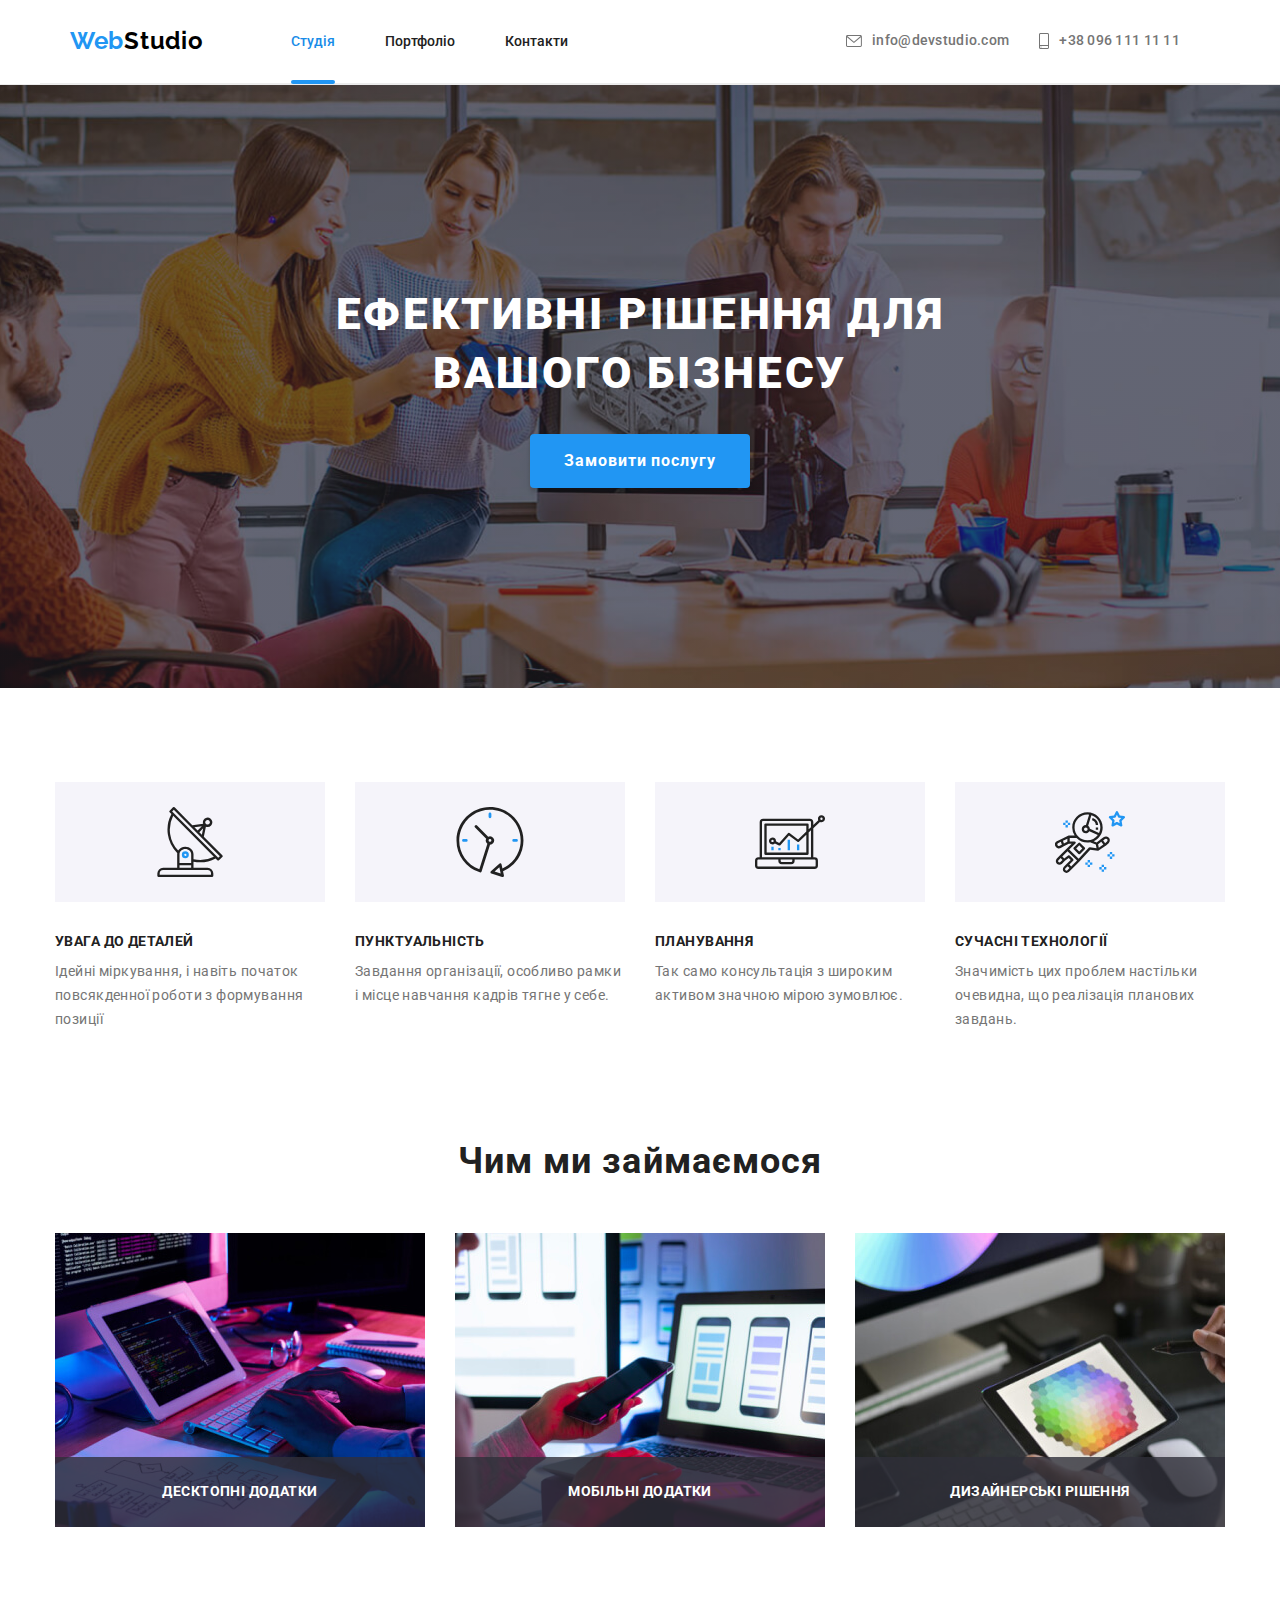
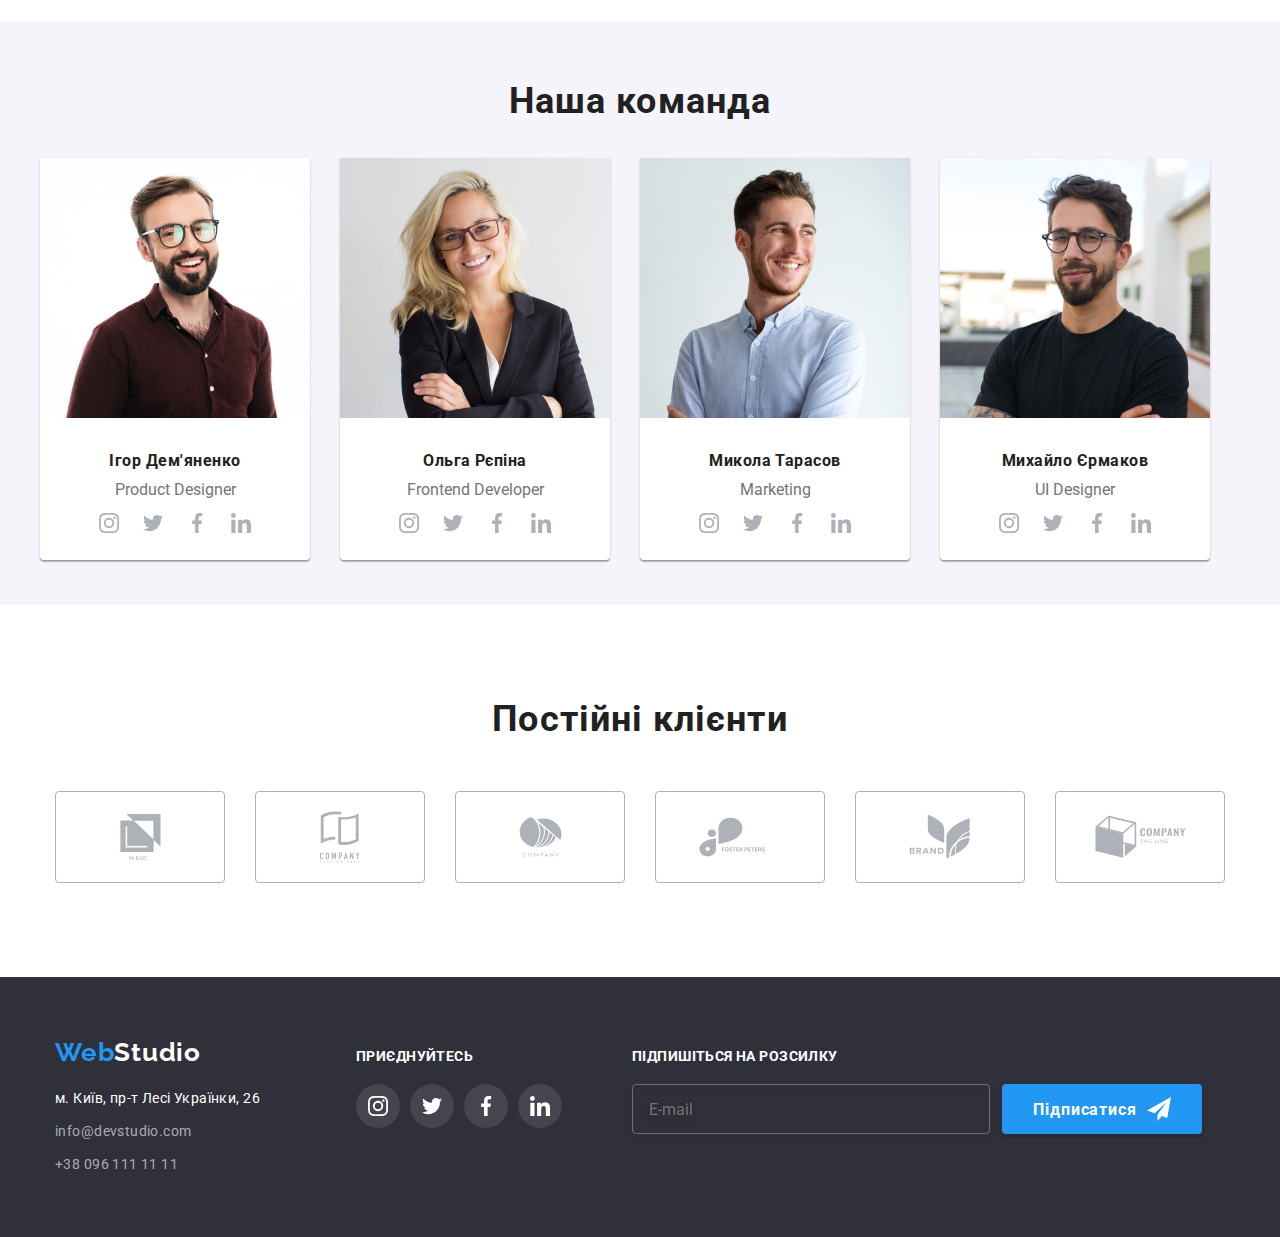
==== commit c0570961: "ф" ====
--- a/index.html
+++ b/index.html
@@ -11,7 +11,7 @@
     <link rel="stylesheet" href="./css/main.min.css">
 </head>
 <body>
-    <header>
+    <header class="header">
         <div class="header-container container">
             <nav class="header_wrap-nav">
                 <a class="header_logo" href="./index.html"><span class="header_logo-color">Web</span>Studio</a>
--- a/css/main.min.css
+++ b/css/main.min.css
@@ -1 +1 @@
-/*! modern-normalize v1.1.0 | MIT License | https://github.com/sindresorhus/modern-normalize */*,::before,::after{-webkit-box-sizing:border-box;box-sizing:border-box}html{line-height:1.15;-webkit-text-size-adjust:100%;-moz-tab-size:4;-o-tab-size:4;tab-size:4}body{margin:0;font-family:system-ui,-apple-system,"Segoe UI",Roboto,Helvetica,Arial,sans-serif,"Apple Color Emoji","Segoe UI Emoji"}hr{height:0;color:inherit}abbr[title]{-webkit-text-decoration:underline dotted;text-decoration:underline dotted}b,strong{font-weight:bolder}code,kbd,samp,pre{font-family:ui-monospace,SFMono-Regular,Consolas,"Liberation Mono",Menlo,monospace;font-size:1em}small{font-size:80%}sub,sup{font-size:75%;line-height:0;position:relative;vertical-align:baseline}sub{bottom:-0.25em}sup{top:-0.5em}table{text-indent:0;border-color:inherit}button,input,optgroup,select,textarea{font-family:inherit;font-size:100%;line-height:1.15;margin:0}button,select{text-transform:none}button,[type=button],[type=reset],[type=submit]{-webkit-appearance:button}::-moz-focus-inner{border-style:none;padding:0}:-moz-focusring{outline:1px dotted ButtonText}:-moz-ui-invalid{box-shadow:none}legend{padding:0}progress{vertical-align:baseline}::-webkit-inner-spin-button,::-webkit-outer-spin-button{height:auto}[type=search]{-webkit-appearance:textfield;outline-offset:-2px}::-webkit-search-decoration{-webkit-appearance:none}::-webkit-file-upload-button{-webkit-appearance:button;font:inherit}summary{display:list-item}body{font-family:"Roboto",sans-serif;color:#212121;background-color:#fff}*{-webkit-box-sizing:border-box;box-sizing:border-box}h1,h2,h3,h4,h5,h6,p{margin:0;padding:0}a{text-decoration:none}ul,ol{margin:0;padding:0;list-style:none}.container{width:100%;padding-left:15px;padding-right:15px;margin:0 auto}.section{padding-top:94px;padding-bottom:94px}.img{display:block;width:100%;height:auto}.picture{display:block;width:100%;height:auto}.visually-hidden{position:absolute;width:1px;height:1px;margin:-1px;border:0;padding:0;white-space:nowrap;-webkit-clip-path:inset(100%);clip-path:inset(100%);clip:rect(0 0 0 0);overflow:hidden}h2{font-weight:700;font-size:36px;line-height:1.16;letter-spacing:.03em;color:#212121;margin-bottom:50px}.btn{font-family:inherit;color:#fff;background:#2196f3;font-size:16px;border-color:rgba(0,0,0,0);font-weight:500;border-radius:4px;-webkit-box-shadow:0px 4px 4px rgba(0,0,0,.15);box-shadow:0px 4px 4px rgba(0,0,0,.15);padding:10px 32px;text-align:center;letter-spacing:.06em;cursor:pointer;-webkit-transition:background-color 250ms cubic-bezier(0.4, 0, 0.2, 1);transition:background-color 250ms cubic-bezier(0.4, 0, 0.2, 1)}.btn:hover,.btn:focus{background-color:#188ce8}.btn_modal{position:absolute;display:-webkit-box;display:-ms-flexbox;display:flex;-webkit-box-pack:center;-ms-flex-pack:center;justify-content:center;-webkit-box-align:center;-ms-flex-align:center;align-items:center;width:30px;height:30px;top:8px;padding:0;right:8px;border-radius:50%;cursor:pointer;background-color:#fff;border:1px solid rgba(0,0,0,.1)}.btn_modal:hover,.btn_modal:focus{border:1px solid rgba(0,0,0,.1);fill:currentColor}.btn-fly{padding:10px 52px;width:200px;height:50px}.hero_btn{font-family:inherit;color:#fff;background:#2196f3;font-size:16px;border-color:rgba(0,0,0,0);font-weight:500;border-radius:4px;-webkit-box-shadow:0px 4px 4px rgba(0,0,0,.15);box-shadow:0px 4px 4px rgba(0,0,0,.15);padding:10px 32px;text-align:center;letter-spacing:.06em;cursor:pointer;-webkit-transition:background-color 250ms cubic-bezier(0.4, 0, 0.2, 1);transition:background-color 250ms cubic-bezier(0.4, 0, 0.2, 1)}.hero_btn:hover,.hero_btn:focus{background-color:#188ce8}.btn-svg{display:-webkit-box;display:-ms-flexbox;display:flex;-webkit-box-align:center;-ms-flex-align:center;align-items:center;padding:10px 28px;-webkit-transition:background-color 250ms cubic-bezier(0.4, 0, 0.2, 1);transition:background-color 250ms cubic-bezier(0.4, 0, 0.2, 1)}.btn-svg:hover,.btn-svg:focus{background-color:#188ce8}.btn-svg .icon-telega{margin-left:10px}.button_btn-menu{font-family:inherit;font-size:16px;font-weight:500;line-height:1.62;padding:6px 22px;color:#212121;background-color:#f5f4fa;border-radius:4px;border-color:rgba(0,0,0,0);cursor:pointer;letter-spacing:.03em;-webkit-transition:background-color 250ms cubic-bezier(0.4, 0, 0.2, 1),color 250ms cubic-bezier(0.4, 0, 0.2, 1),-webkit-box-shadow 250ms cubic-bezier(0.4, 0, 0.2, 1);transition:background-color 250ms cubic-bezier(0.4, 0, 0.2, 1),color 250ms cubic-bezier(0.4, 0, 0.2, 1),-webkit-box-shadow 250ms cubic-bezier(0.4, 0, 0.2, 1);transition:background-color 250ms cubic-bezier(0.4, 0, 0.2, 1),color 250ms cubic-bezier(0.4, 0, 0.2, 1),box-shadow 250ms cubic-bezier(0.4, 0, 0.2, 1);transition:background-color 250ms cubic-bezier(0.4, 0, 0.2, 1),color 250ms cubic-bezier(0.4, 0, 0.2, 1),box-shadow 250ms cubic-bezier(0.4, 0, 0.2, 1),-webkit-box-shadow 250ms cubic-bezier(0.4, 0, 0.2, 1)}.button_btn-menu:hover{background-color:#2196f3;-webkit-box-shadow:0px 3px 1px rgba(0,0,0,.1),0px 1px 2px rgba(0,0,0,.08),0px 2px 2px rgba(0,0,0,.12);box-shadow:0px 3px 1px rgba(0,0,0,.1),0px 1px 2px rgba(0,0,0,.08),0px 2px 2px rgba(0,0,0,.12);color:#fff}.button_btn-menu:focus{background-color:#2196f3;color:#fff}.header-container{max-width:1600px;margin:0 auto;border-bottom:1px solid #ececec}@media screen and (min-width: 320px){.header_wrap-nav{display:-webkit-box;display:-ms-flexbox;display:flex;-webkit-box-pack:justify;-ms-flex-pack:justify;justify-content:space-between;-webkit-box-align:center;-ms-flex-align:center;align-items:center;margin:0 auto;padding-left:15px;padding-right:15px}.header_logo{font-family:"Raleway",sans-serif;color:var(--logo-main-color);font-size:26px;font-weight:700;line-height:1.19;letter-spacing:.03em;padding:16px 0;text-decoration:none}.header_logo-color{color:#2196f3}.header_nav{display:none}.header_button{display:-webkit-inline-box;display:-ms-inline-flexbox;display:inline-flex;padding:0;border:none;background-color:rgba(0,0,0,0)}.contacts{display:none}.contacts_link{display:-webkit-box;display:-ms-flexbox;display:flex;text-decoration:none;font-weight:500;font-size:14px;line-height:1.33;color:#757575;-webkit-transition:color 250ms cubic-bezier(0.4, 0, 0.2, 1);transition:color 250ms cubic-bezier(0.4, 0, 0.2, 1);-webkit-box-align:center;-ms-flex-align:center;align-items:center}.contacts_svg-mail,.contacts_svg-tel{margin-right:10px}.mobile{position:fixed;top:0;left:0;width:100vw;height:100vh;padding:48px 40px;-webkit-transform:translateX(100%);transform:translateX(100%);background-color:#fff}.mobile_button{position:absolute;top:10px;right:15px;display:-webkit-inline-box;display:-ms-inline-flexbox;display:inline-flex;padding:0;border:none;background-color:rgba(0,0,0,0)}.mobile.is-open{-webkit-transform:translateX(0%);transform:translateX(0%);-webkit-transition:250ms cubic-bezier(0.4, 0, 0.2, 1);transition:250ms cubic-bezier(0.4, 0, 0.2, 1)}.mobile_header{padding-left:0;margin:0 auto;list-style:none}.mobile_link{position:relative;display:block;padding:0;text-decoration:none;font-weight:500;font-size:40px;line-height:1.17;letter-spacing:.02em;color:#212121;-webkit-transition:250ms cubic-bezier(0.4, 0, 0.2, 1);transition:250ms cubic-bezier(0.4, 0, 0.2, 1)}.mobile_link:hover{color:#2196f3}.mobile_link.current{color:#188ce8}.mobile_item:not(:last-child){margin-bottom:32px}.mobile_contacts{padding-left:0;margin:0 auto;list-style:none}.mobile_contacts-item:not(:last-child){margin-top:200px;margin-bottom:32px}.mobile_contacts-tel{text-decoration:none;font-weight:500;font-size:34px;line-height:1.17;-webkit-transition:color 250ms cubic-bezier(0.4, 0, 0.2, 1);transition:color 250ms cubic-bezier(0.4, 0, 0.2, 1);color:#2196f3}.mobile_contacts-mail{text-decoration:none;font-weight:500;font-size:24px;line-height:1.16;color:#757575;-webkit-transition:color 250ms cubic-bezier(0.4, 0, 0.2, 1);transition:color 250ms cubic-bezier(0.4, 0, 0.2, 1)}.mobile_contacts-icon{display:none}.social{display:-webkit-box;display:-ms-flexbox;display:flex;padding-left:0;margin:0 auto;margin-top:64px;list-style:none}.social__item:not(:last-child){padding-right:10px;border-right:1px solid rgba(33,33,33,.2)}.social__item:not(:first-child){padding-left:10px}.social__link{font-weight:500;font-size:18px;line-height:1.22;letter-spacing:.02em;color:#2196f3}}@media screen and (min-width: 768px){.header_wrap-nav{display:-webkit-box;display:-ms-flexbox;display:flex;-webkit-box-pack:center;-ms-flex-pack:center;justify-content:center;-webkit-box-align:center;-ms-flex-align:center;align-items:center;width:768px}.mobile{display:none}.header_button{display:none}.header_logo{padding:26px 0;text-decoration:none;font-family:Raleway,sans-serif;font-weight:700;font-size:24px;line-height:1.16;letter-spacing:.03;color:#000}.header_logo-color{color:#2196f3}.header_nav-link.current{color:#188ce8}.current::after{display:block;position:absolute;content:"";width:100%;height:4px;background:#2196f3;border-radius:2px;bottom:-1px}.header_nav{display:-webkit-box;display:-ms-flexbox;display:flex;margin-left:87px;margin-top:0;margin-bottom:0;padding-left:0;list-style:none}.nav-item.current{color:#188ce8}.header_nav-item:not(:last-child){margin-right:50px}.header_nav-link{position:relative;display:block;padding:32px 0;text-decoration:none;font-weight:500;font-size:14px;line-height:1.33;color:#212121;-webkit-transition:color 250ms cubic-bezier(0.4, 0, 0.2, 1);transition:color 250ms cubic-bezier(0.4, 0, 0.2, 1)}.header_nav-link:hover{color:#2196f3}.mobile_link.current{color:#188ce8}.mobile_link.current::after{content:"";position:absolute;display:block;left:0;bottom:0;width:100%;height:4px;border-radius:2px;background-color:#2196f3}.contacts{display:block;margin:0;margin-left:auto;padding:0;list-style:none}.contacts_link{display:-webkit-box;display:-ms-flexbox;display:flex;-webkit-box-align:center;-ms-flex-align:center;align-items:center;text-decoration:none;font-weight:500;font-size:14px;line-height:1.33;color:#757575;-webkit-transition:color 250ms cubic-bezier(0.4, 0, 0.2, 1);transition:color 250ms cubic-bezier(0.4, 0, 0.2, 1)}.mobile_contacts-icon{margin-right:10px;fill:#757575}.contacts_link:hover svg use,.contacts_link:focus svg use{fill:#2196f3;-webkit-transition:250ms cubic-bezier(0.4, 0, 0.2, 1);transition:250ms cubic-bezier(0.4, 0, 0.2, 1)}.contacts_link:hover,.contacts_link:focus{color:#2196f3}}@media screen and (min-width: 768px)and (max-width: 1199px){.contacts_item{margin-bottom:10px}}@media screen and (min-width: 1200px){.container{width:1200px}.contacts{display:-webkit-box;display:-ms-flexbox;display:flex;margin-left:auto}.contacts_link{display:-webkit-box;display:-ms-flexbox;display:flex;-webkit-box-align:center;-ms-flex-align:center;align-items:center;padding-bottom:32px;padding-top:32px}.contacts_svg-mail{width:16px;height:12px;margin-right:10px;fill:currentColor}.contacts_svg-tel{margin-right:10px;width:10px;height:16px;fill:currentColor}.contacts_email-svg{margin-right:30px}.contacts_email-svg,.contacts_tel-svg{font-size:14px;line-height:1.14;letter-spacing:.02em;color:#757575;padding-top:32px;-webkit-transition:color 250ms cubic-bezier(0.4, 0, 0.2, 1);transition:color 250ms cubic-bezier(0.4, 0, 0.2, 1);font-weight:500}.contacts_tel-svg:hover,.contacts_email-svg:hover,.contacts_tel-svg:focus,.contacts_email-svg:focus{color:#2196f3}.header_wrap-nav{display:-webkit-box;display:-ms-flexbox;display:flex;-webkit-box-align:center;-ms-flex-align:center;align-items:center;width:auto}.header_nav-link.current{color:#188ce8}.current::after{position:absolute;display:block;content:"";width:100%;height:4px;background:#2196f3;border-radius:2px;bottom:-1px}}.hero{background-image:-webkit-gradient(linear, left top, right top, from(rgba(47, 48, 58, 0.4)), to(rgba(47, 48, 58, 0.4))),url(../img/bg-mobile.jpg);background-image:linear-gradient(to right, rgba(47, 48, 58, 0.4), rgba(47, 48, 58, 0.4)),url(../img/bg-mobile.jpg);height:400px;margin:0 auto;margin-left:auto;margin-right:auto;background-size:cover;background-repeat:no-repeat;background-position:center}@media(min-device-pixel-ratio: 2),(-webkit-min-device-pixel-ratio: 2),(min-resolution: 192dpi),(min-resolution: 2dppx){.hero{background-image:-webkit-gradient(linear, left top, right top, from(rgba(47, 48, 58, 0.4)), to(rgba(47, 48, 58, 0.4))),url(../img/bg-mobile2x.jpg);background-image:linear-gradient(to right, rgba(47, 48, 58, 0.4), rgba(47, 48, 58, 0.4)),url(../img/bg-mobile2x.jpg)}}@media screen and (min-width: 768px){.hero{background-image:-webkit-gradient(linear, left top, right top, from(rgba(47, 48, 58, 0.4)), to(rgba(47, 48, 58, 0.4))),url(../img/bg-table.jpg);background-image:linear-gradient(to right, rgba(47, 48, 58, 0.4), rgba(47, 48, 58, 0.4)),url(../img/bg-table.jpg)}}@media screen and (min-width: 768px)and (min-device-pixel-ratio: 2),screen and (min-width: 768px)and (-webkit-min-device-pixel-ratio: 2),screen and (min-width: 768px)and (min-resolution: 192dpi),screen and (min-width: 768px)and (min-resolution: 2dppx){.hero{background-image:-webkit-gradient(linear, left top, right top, from(rgba(47, 48, 58, 0.4)), to(rgba(47, 48, 58, 0.4))),url(../img/bg-table2x.jpg);background-image:linear-gradient(to right, rgba(47, 48, 58, 0.4), rgba(47, 48, 58, 0.4)),url(../img/bg-table2x.jpg)}}@media screen and (min-width: 1200px){.hero{height:600px;background-image:-webkit-gradient(linear, left top, right top, from(rgba(47, 48, 58, 0.4)), to(rgba(47, 48, 58, 0.4))),url(../img/bg-img.jpg);background-image:linear-gradient(to right, rgba(47, 48, 58, 0.4), rgba(47, 48, 58, 0.4)),url(../img/bg-img.jpg)}}@media screen and (min-width: 1200px)and (min-device-pixel-ratio: 2),screen and (min-width: 1200px)and (-webkit-min-device-pixel-ratio: 2),screen and (min-width: 1200px)and (min-resolution: 192dpi),screen and (min-width: 1200px)and (min-resolution: 2dppx){.hero{background-image:-webkit-gradient(linear, left top, right top, from(rgba(47, 48, 58, 0.4)), to(rgba(47, 48, 58, 0.4))),url(../img/bg-img2x.jpg);background-image:linear-gradient(to right, rgba(47, 48, 58, 0.4), rgba(47, 48, 58, 0.4)),url(../img/bg-img2x.jpg)}}@media screen and (min-width: 320px){.hero{text-align:center;padding-top:118px;padding-bottom:118px;max-width:1600px;min-height:400px;margin:0 auto;margin-left:auto;margin-right:auto}.hero_title{margin:0 auto;margin-bottom:30px;width:450px;font-weight:900;font-size:26px;line-height:1.61;letter-spacing:.06em;text-transform:uppercase;text-align:center;color:#fff}.hero_btn{font-weight:700}.backdrop{position:fixed;top:0;left:0;background:rgba(0,0,0,.2);width:100%;height:100%;-webkit-transition:opacity 250ms cubic-bezier(0.4, 0, 0.2, 1),visibility 250ms cubic-bezier(0.4, 0, 0.2, 1);transition:opacity 250ms cubic-bezier(0.4, 0, 0.2, 1),visibility 250ms cubic-bezier(0.4, 0, 0.2, 1)}.backdrop.is-hidden{opacity:0;pointer-events:none;visibility:hidden}.modal{position:relative;background:#fff;-webkit-box-shadow:0px 1px 3px rgba(0,0,0,.12),0px 1px 1px rgba(0,0,0,.14),0px 2px 1px rgba(0,0,0,.2);box-shadow:0px 1px 3px rgba(0,0,0,.12),0px 1px 1px rgba(0,0,0,.14),0px 2px 1px rgba(0,0,0,.2);border-radius:4px;width:450px;height:609px;top:50%;left:50%;padding:40px;-webkit-transform:translate(-50%, -50%);transform:translate(-50%, -50%);-webkit-transition:-webkit-transform 250ms cubic-bezier(0.4, 0, 0.2, 1);transition:-webkit-transform 250ms cubic-bezier(0.4, 0, 0.2, 1);transition:transform 250ms cubic-bezier(0.4, 0, 0.2, 1);transition:transform 250ms cubic-bezier(0.4, 0, 0.2, 1), -webkit-transform 250ms cubic-bezier(0.4, 0, 0.2, 1)}.modal_svg{color:#2196f3;width:18px;height:18px}.form-hero{width:370px;margin-left:auto;margin-right:auto}.form_hero-title{width:370px;margin-bottom:30px;font-weight:700;line-height:1.15;letter-spacing:.03em;font-size:20px;width:448px}.form_field{position:relative;display:-webkit-box;display:-ms-flexbox;display:flex;-webkit-box-orient:vertical;-webkit-box-direction:normal;-ms-flex-direction:column;flex-direction:column;margin-bottom:10px}.form_field:focus-within>input{border:1px solid #2196f3;border-radius:4px}.form_field:focus-within>.form_field-svg{fill:currentColor}.form_field textarea{resize:none;border:1px solid rgba(33,33,33,.2);border-radius:4px;padding:12px 16px;outline:none;-webkit-transition:border 250ms cubic-bezier(0.4, 0, 0.2, 1),border-radius 250ms cubic-bezier(0.4, 0, 0.2, 1);transition:border 250ms cubic-bezier(0.4, 0, 0.2, 1),border-radius 250ms cubic-bezier(0.4, 0, 0.2, 1)}.form_field textarea:focus{border:1px solid #2196f3;border-radius:4px}.form_field textarea::-webkit-input-placeholder{font-weight:400;line-height:14px;letter-spacing:.01em;color:rgba(117,117,117,.5);font-size:12px}.form_field textarea::-moz-placeholder{font-weight:400;line-height:14px;letter-spacing:.01em;color:rgba(117,117,117,.5);font-size:12px}.form_field textarea:-ms-input-placeholder{font-weight:400;line-height:14px;letter-spacing:.01em;color:rgba(117,117,117,.5);font-size:12px}.form_field textarea::-ms-input-placeholder{font-weight:400;line-height:14px;letter-spacing:.01em;color:rgba(117,117,117,.5);font-size:12px}.form_field textarea::placeholder{font-weight:400;line-height:14px;letter-spacing:.01em;color:rgba(117,117,117,.5);font-size:12px}.form_field-input{width:100%;margin:0;padding-left:42px}.form_field-svg{position:absolute;top:50%;left:12px;color:#2196f3;display:inline-block}.form_field label{text-align:left;font-weight:400;line-height:1.16;letter-spacing:.01em;font-size:12px;color:#757575;margin-bottom:4px}.form_field input{border:1px solid rgba(33,33,33,.2);border-radius:4px;height:40px;margin:0;outline:none;-webkit-transition:border 250ms cubic-bezier(0.4, 0, 0.2, 1),border-radius 250ms cubic-bezier(0.4, 0, 0.2, 1);transition:border 250ms cubic-bezier(0.4, 0, 0.2, 1),border-radius 250ms cubic-bezier(0.4, 0, 0.2, 1)}.form_checkbox{margin-bottom:30px}.form_checkbox-label{position:relative;display:-webkit-box;display:-ms-flexbox;display:flex;-webkit-box-align:center;-ms-flex-align:center;align-items:center;-webkit-box-pack:center;-ms-flex-pack:center;justify-content:center;font-weight:400;line-height:1.71;letter-spacing:.03em;color:#757575;font-size:12px}.form_checkbox-input{position:absolute;width:1px;height:1px;margin:-1px;border:0;padding:0;clip:rect(0 0 0 0);overflow:hidden}.form_checkbox-input:checked+.form_checkbox-icon{border-color:rgba(0,0,0,0);background-image:url(/img/icon-check.svg);background-size:contain;background-origin:border-box;fill:var(--container-bg-color);background-color:#2196f3;border-color:#2196f3}.form_checkbox-icon{display:inline-block;width:16px;height:15px;border:2px solid #212121;border-radius:4px;margin-right:7px;-webkit-transition:fill 250ms cubic-bezier(0.4, 0, 0.2, 1),border-color 250ms cubic-bezier(0.4, 0, 0.2, 1),background-coloк 250ms cubic-bezier(0.4, 0, 0.2, 1);transition:fill 250ms cubic-bezier(0.4, 0, 0.2, 1),border-color 250ms cubic-bezier(0.4, 0, 0.2, 1),background-coloк 250ms cubic-bezier(0.4, 0, 0.2, 1)}.form_checkbox-policy{font-size:14px;line-height:24px;letter-spacing:.03em;color:#2196f3;margin-left:5px;text-underline-offset:.3em;text-decoration:underline}.form_text{height:120px;margin-bottom:20px}}@media screen and (min-width: 768px){.hero{text-align:center;padding-top:118px;padding-bottom:118px;max-width:1600px;height:400px;margin:0 auto;margin-left:auto;margin-right:auto}}@media screen and (min-width: 1200px){.hero{text-align:center;padding-top:200px;padding-bottom:200px;max-width:1600px;height:600px;margin:0 auto;margin-left:auto;margin-right:auto}.hero_title{text-transform:uppercase;font-size:44px;line-height:1.36;color:#fff;letter-spacing:.06em;margin-top:0;width:696px;margin-top:200px;margin:0 auto 30px auto;font-weight:900}.backdrop{position:fixed;top:0;left:0;background:rgba(0,0,0,.2);width:100%;height:100%;-webkit-transition:opacity 250ms cubic-bezier(0.4, 0, 0.2, 1),visibility 250ms cubic-bezier(0.4, 0, 0.2, 1);transition:opacity 250ms cubic-bezier(0.4, 0, 0.2, 1),visibility 250ms cubic-bezier(0.4, 0, 0.2, 1)}.backdrop.is-hidden{opacity:0;pointer-events:none;visibility:hidden}.modal{position:relative;background:#fff;-webkit-box-shadow:0px 1px 3px rgba(0,0,0,.12),0px 1px 1px rgba(0,0,0,.14),0px 2px 1px rgba(0,0,0,.2);box-shadow:0px 1px 3px rgba(0,0,0,.12),0px 1px 1px rgba(0,0,0,.14),0px 2px 1px rgba(0,0,0,.2);border-radius:4px;width:450px;height:609px;top:50%;left:50%;padding:40px;-webkit-transform:translate(-50%, -50%);transform:translate(-50%, -50%);-webkit-transition:-webkit-transform 250ms cubic-bezier(0.4, 0, 0.2, 1);transition:-webkit-transform 250ms cubic-bezier(0.4, 0, 0.2, 1);transition:transform 250ms cubic-bezier(0.4, 0, 0.2, 1);transition:transform 250ms cubic-bezier(0.4, 0, 0.2, 1), -webkit-transform 250ms cubic-bezier(0.4, 0, 0.2, 1)}.modal_svg{color:#2196f3;width:18px;height:18px}}@media screen and (min-width: 320px){.section_bussines{padding:60px 0}.bussines_container{width:480px;margin:0 auto;padding-left:15px;padding-right:15px}.bussines{display:-webkit-box;display:-ms-flexbox;display:flex;-ms-flex-wrap:wrap;flex-wrap:wrap;-webkit-box-orient:horizontal;-webkit-box-direction:normal;-ms-flex-direction:row;flex-direction:row;max-width:767px;padding-left:0}.bussines_list:not(:last-child){margin-bottom:30px}.bussines_list-link{display:-webkit-box;display:-ms-flexbox;display:flex;-webkit-box-pack:center;-ms-flex-pack:center;justify-content:center;-webkit-box-align:center;-ms-flex-align:center;align-items:center;height:120px;background-color:#f5f4fa;margin-bottom:30px}.bussines_important{text-align:center;font-weight:700;font-size:14px;text-transform:uppercase;letter-spacing:.03em;line-height:1.14;margin-bottom:10px}.bussines_text{font-size:14px;color:#757575;letter-spacing:.03em;line-height:1.71}.antena-svg{width:70px;height:70px}.clock-svg{width:70px;height:70px}.comp-svg{width:70px;height:70px}.stronaut-svg{width:70px;height:70px}}@media screen and (min-width: 768px){.bussines_container{width:768px;margin:0 auto;padding-left:15px;padding-right:15px}.bussines{display:-webkit-box;display:-ms-flexbox;display:flex;-ms-flex-wrap:wrap;flex-wrap:wrap;-webkit-box-orient:horizontal;-webkit-box-direction:normal;-ms-flex-direction:row;flex-direction:row;-webkit-box-pack:center;-ms-flex-pack:center;justify-content:center;gap:30px;max-width:768px;padding-left:0;list-style:none}.bussines_list{width:calc((100% - 60px)/2)}.bussines_list:not(:last-child){margin-bottom:15px}.bussines_list-link{display:-webkit-box;display:-ms-flexbox;display:flex;-webkit-box-pack:center;-ms-flex-pack:center;justify-content:center;-webkit-box-align:center;-ms-flex-align:center;align-items:center;width:354px;height:120px;background-color:#f5f4fa;margin-bottom:30px}.bussines_important{display:inline-block;font-weight:700;font-size:14px;text-transform:uppercase;letter-spacing:.03em;line-height:1.14;margin-bottom:10px}.bussines_text{width:354px;font-size:14px;color:#757575;letter-spacing:.03em;line-height:1.71}.antena-svg{width:70px;height:70px}.clock-svg{width:70px;height:70px}.comp-svg{width:70px;height:70px}.stronaut-svg{width:70px;height:70px}}@media screen and (min-width: 1200px){.section_bussines{padding-top:94px;padding-bottom:94px}.bussines{display:-webkit-box;display:-ms-flexbox;display:flex;-webkit-box-orient:horizontal;-webkit-box-direction:normal;-ms-flex-direction:row;flex-direction:row;-ms-flex-wrap:nowrap;flex-wrap:nowrap}.bussines_list-link{width:270px}.bussines_text{width:270px;height:72px;font-weight:400;line-height:1.71;letter-spacing:.03em;color:#757575;font-size:14px}}@media screen and (min-width: 320px){.section_nazv{display:none}}@media screen and (min-width: 768px){.section_nazv{display:none}}@media screen and (min-width: 1200px){.section_nazv{display:block;padding-top:0}.section_nazv-title{font-weight:700;font-size:36px;line-height:1.16;letter-spacing:.03em;color:#212121;text-align:center;margin-bottom:50px}.section_nazv-img{position:relative;display:-webkit-box;display:-ms-flexbox;display:flex;gap:30px}.section_nazv-img-link{display:block;max-width:100%}.section_nazv-thumb{position:relative;overflow:hidden}.section_nazv-text{position:absolute;display:-webkit-box;display:-ms-flexbox;display:flex;-webkit-box-pack:center;-ms-flex-pack:center;justify-content:center;-webkit-box-align:center;-ms-flex-align:center;align-items:center;color:#fff;width:100%;height:70px;font-weight:700;font-size:14px;letter-spacing:.03em;line-height:1.14;text-transform:uppercase;bottom:0;background-color:rgba(47,48,58,.8)}}.button-flex{display:-webkit-box;display:-ms-flexbox;display:flex;-webkit-box-pack:center;-ms-flex-pack:center;justify-content:center;margin-bottom:50px}.button_flex-menu:not(:last-child){margin-right:8px}.button_cards-img{display:-webkit-box;display:-ms-flexbox;display:flex;-ms-flex-wrap:wrap;flex-wrap:wrap;gap:30px}.button_cards-link{-webkit-transition:-webkit-box-shadow 250ms cubic-bezier(0.4, 0, 0.2, 1);transition:-webkit-box-shadow 250ms cubic-bezier(0.4, 0, 0.2, 1);transition:box-shadow 250ms cubic-bezier(0.4, 0, 0.2, 1);transition:box-shadow 250ms cubic-bezier(0.4, 0, 0.2, 1), -webkit-box-shadow 250ms cubic-bezier(0.4, 0, 0.2, 1);display:block}.button_cards-link:hover,.button_cards-link:focus{-webkit-box-shadow:0px 1px 1px rgba(0,0,0,.12),0px 4px 4px rgba(0,0,0,.06),1px 4px 6px rgba(0,0,0,.16);box-shadow:0px 1px 1px rgba(0,0,0,.12),0px 4px 4px rgba(0,0,0,.06),1px 4px 6px rgba(0,0,0,.16)}.button_img-hover{position:relative;overflow:hidden}.button_img-block{display:block}.button_img-text{position:absolute;display:-webkit-box;display:-ms-flexbox;display:flex;-webkit-box-pack:center;-ms-flex-pack:center;justify-content:center;-webkit-box-align:center;-ms-flex-align:center;align-items:center;padding:63px 24px;width:100%;top:1px;-webkit-transform:translateY(100%);transform:translateY(100%);height:100%;font-size:18px;line-height:1.55;color:#fff;background-color:rgba(33,150,243,.9);-webkit-transition:-webkit-transform 250ms cubic-bezier(0.4, 0, 0.2, 1);transition:-webkit-transform 250ms cubic-bezier(0.4, 0, 0.2, 1);transition:transform 250ms cubic-bezier(0.4, 0, 0.2, 1);transition:transform 250ms cubic-bezier(0.4, 0, 0.2, 1), -webkit-transform 250ms cubic-bezier(0.4, 0, 0.2, 1)}.button_border{border:1px solid #eee;padding:20px 24px;border-top:none}.button_project{font-weight:700;font-size:18px;line-height:2;letter-spacing:.04em;color:#212121;margin-bottom:4px;margin-top:0}.button_stylep{font-size:16px;line-height:1.87;letter-spacing:.03em;color:#757575;margin-top:0}.button_link:hover .button_img-text,.button_link:focus .button_img-text{-webkit-transition:-webkit-transform 1000ms cubic-bezier(0.4, 0, 0.2, 1);transition:-webkit-transform 1000ms cubic-bezier(0.4, 0, 0.2, 1);transition:transform 1000ms cubic-bezier(0.4, 0, 0.2, 1);transition:transform 1000ms cubic-bezier(0.4, 0, 0.2, 1), -webkit-transform 1000ms cubic-bezier(0.4, 0, 0.2, 1);-webkit-transform:translateY(0);transform:translateY(0);opacity:1}@media screen and (min-width: 320px){.partner{background-color:#f5f4fa;text-align:center;padding:60px 0}.partner_container{width:480px;margin:0 auto;padding-left:15px;padding-right:15px}.partner_color{margin:0 auto;padding-left:0}.partner_bg-licolor{-webkit-box-shadow:0px 1px 3px rgba(0,0,0,.12),0px 1px 1px rgba(0,0,0,.14),0px 2px 1px rgba(0,0,0,.2);box-shadow:0px 1px 3px rgba(0,0,0,.12),0px 1px 1px rgba(0,0,0,.14),0px 2px 1px rgba(0,0,0,.2);border-radius:0px 0px 4px 4px;background:#fff;margin-bottom:30px;width:450px}.partner_fio{padding:30px 30px}.partner_lastname{font-size:16px;line-height:1.18;letter-spacing:.03em;margin-bottom:10px}.partner_work{font-size:16px;color:#757575;line-height:1.18;margin-bottom:16px}.partner_soc-link{display:-webkit-box;display:-ms-flexbox;display:flex;-webkit-box-pack:center;-ms-flex-pack:center;justify-content:center;-webkit-box-align:center;-ms-flex-align:center;align-items:center}.partner_link-a{width:44px;height:44px;display:-webkit-box;display:-ms-flexbox;display:flex;border-radius:50%;-webkit-box-align:center;-ms-flex-align:center;align-items:center;-webkit-box-pack:center;-ms-flex-pack:center;justify-content:center;color:#afb1b8;-webkit-transition:background-color 250ms cubic-bezier(0.4, 0, 0.2, 1),color 250ms cubic-bezier(0.4, 0, 0.2, 1);transition:background-color 250ms cubic-bezier(0.4, 0, 0.2, 1),color 250ms cubic-bezier(0.4, 0, 0.2, 1)}.partner_link-a:hover{background-color:#2196f3;color:#fff}.partner_link-a:focus{background-color:#2196f3}.partner_link-a:focus svg{color:#fff}.partner_link-svg{fill:currentColor}.nazv{font-size:28px;margin-left:0;text-align:center}}@media screen and (min-width: 768px){.partner{background-color:#f5f4fa;text-align:center}.partner_container{width:768px}.partner_color{display:-webkit-box;display:-ms-flexbox;display:flex;-ms-flex-wrap:wrap;flex-wrap:wrap;-webkit-box-orient:horizontal;-webkit-box-direction:normal;-ms-flex-direction:row;flex-direction:row;margin:-15px;gap:30px}.partner_bg-licolor{-webkit-box-shadow:0px 1px 3px rgba(0,0,0,.12),0px 1px 1px rgba(0,0,0,.14),0px 2px 1px rgba(0,0,0,.2);box-shadow:0px 1px 3px rgba(0,0,0,.12),0px 1px 1px rgba(0,0,0,.14),0px 2px 1px rgba(0,0,0,.2);border-radius:0px 0px 4px 4px;background:#fff;margin-bottom:30px;width:calc((100% - 30px)/2);width:354px;margin-bottom:0px}.partner_fio{padding:30px 30px}.partner_lastname{font-size:16px;line-height:1.18;letter-spacing:.03em;margin-bottom:10px}.partner_work{font-size:16px;color:#757575;line-height:1.18;margin-bottom:16px}.partner_soc-link{display:-webkit-box;display:-ms-flexbox;display:flex;-webkit-box-orient:horizontal;-webkit-box-direction:normal;-ms-flex-direction:row;flex-direction:row;-ms-flex-wrap:wrap;flex-wrap:wrap;margin:-15px}.partner_link-list{gap:15px}.partner_link-a{width:44px;height:44px;display:-webkit-box;display:-ms-flexbox;display:flex;border-radius:50%;-webkit-box-align:center;-ms-flex-align:center;align-items:center;-webkit-box-pack:center;-ms-flex-pack:center;justify-content:center;color:#afb1b8;-webkit-transition:background-color 250ms cubic-bezier(0.4, 0, 0.2, 1),color 250ms cubic-bezier(0.4, 0, 0.2, 1);transition:background-color 250ms cubic-bezier(0.4, 0, 0.2, 1),color 250ms cubic-bezier(0.4, 0, 0.2, 1)}.partner_link-a:hover{background-color:#2196f3;color:#fff}.partner_link-a:focus{background-color:#2196f3}.partner_link-a:focus svg{color:#fff}.partner_link-svg{fill:currentColor}.nazv{font-size:28px;text-align:center;margin-left:0}}@media screen and (min-width: 1200px){.partner{background-color:#f5f4fa;text-align:center}.partner_container{width:1200px}.partner_color{display:-webkit-box;display:-ms-flexbox;display:flex;-ms-flex-wrap:wrap;flex-wrap:wrap;gap:30px}.partner_bg-licolor{width:calc((100% - 90px)/4);width:270px;margin-bottom:0px}.partner_work{font-size:16px;color:#757575;line-height:1.18;margin-bottom:16px}.partner_lastname{font-size:16px;line-height:1.18;letter-spacing:.03em;margin-bottom:10px}.nazv-two{font-weight:700;font-size:36px;line-height:1.16;letter-spacing:.03em;color:#212121;text-align:center;margin-bottom:50px;margin-top:0;margin-left:0}}@media screen and (min-width: 320px){.client{padding:60px 0}.client_container{width:480px;margin:0 auto;padding-left:15px;padding-right:15px}.client_title{margin:0 auto;font-weight:700;font-size:28px;line-height:1.17;text-align:center;letter-spacing:.03em;margin-bottom:30px}.client_company{display:-webkit-box;display:-ms-flexbox;display:flex;margin:-15px;padding-left:0;list-style:none;-ms-flex-wrap:wrap;flex-wrap:wrap}.client_company-list{display:-webkit-box;display:-ms-flexbox;display:flex;-webkit-box-pack:center;-ms-flex-pack:center;justify-content:center;-webkit-box-align:center;-ms-flex-align:center;align-items:center;height:92px;width:calc((100% - 60px)/2);margin:15px;border:1px solid #afb1b8;border-radius:4px;-webkit-transition:border 250ms cubic-bezier(0.4, 0, 0.2, 1),border-color 250ms cubic-bezier(0.4, 0, 0.2, 1);transition:border 250ms cubic-bezier(0.4, 0, 0.2, 1),border-color 250ms cubic-bezier(0.4, 0, 0.2, 1)}.client_company-list svg{fill:#afb1b8}.client_company-list:hover,.client_company-list:focus{color:#2196f3;border-color:#2196f3}.client_fio{padding-top:30px;padding-bottom:30px;text-align:center;background-color:#fff;border-radius:0px 0px 4px 4px}}@media screen and (min-width: 768px){.client{padding:60px 0}.client_container{width:768px}.client_company-list{width:calc((100% - 90px)/3);margin:15px}}@media screen and (min-width: 1200px){.client{padding:94px 0}.client_container{width:1200px}.client_title{margin:0 auto;margin-bottom:50px;font-weight:700;font-size:36px;line-height:1.16;text-align:center;letter-spacing:.03em}.client_company{display:-webkit-box;display:-ms-flexbox;display:flex;-webkit-box-pack:justify;-ms-flex-pack:justify;justify-content:space-between;-webkit-box-align:center;-ms-flex-align:center;align-items:center}.client_company-list{width:170px;height:92px}.client_company-link{display:-webkit-box;display:-ms-flexbox;display:flex;-webkit-box-pack:center;-ms-flex-pack:center;justify-content:center;-webkit-box-align:center;-ms-flex-align:center;align-items:center;width:100%;height:100%;border-radius:4px;color:#afb1b8;-webkit-transition:color 250ms cubic-bezier(0.4, 0, 0.2, 1),border-color 250ms cubic-bezier(0.4, 0, 0.2, 1);transition:color 250ms cubic-bezier(0.4, 0, 0.2, 1),border-color 250ms cubic-bezier(0.4, 0, 0.2, 1)}.client_company-link svg{fill:currentColor}.client_company-link:hover,.client_company-link:focus{color:#2196f3;border-color:#2196f3}}@media screen and (min-width: 320px){.footer{padding-top:60px;padding-bottom:60px;background:#2f303a}.footer_container{width:480px;padding-left:15px;padding-right:15px;margin:0 auto}.footer_col{text-align:center;max-width:480px}.footer_col-title{display:block;font-weight:700;line-height:1.14;letter-spacing:.03em;text-transform:uppercase;color:#fff;margin:0 auto;margin-top:60px;margin-bottom:20px;text-align:center;font-size:14px}.footer_logo{text-decoration:none;color:#fff;font-weight:700;font-size:24px;line-height:1.16;font-family:"Raleway",sans-serif}.footer_logo-color{color:#2196f3}.footer_soc-link{margin-top:60px;fill:#fff}.footer_soc-link-title{margin:0 auto;font-weight:700;font-size:14px;line-height:1.14;letter-spacing:.03em;text-transform:uppercase;color:#fff;text-align:center}.footer_soc-link-list{display:-webkit-box;display:-ms-flexbox;display:flex;-webkit-box-pack:center;-ms-flex-pack:center;justify-content:center;margin-top:20px;padding-left:0;list-style:none}.footer_soc-link-li:not(:last-child){margin-right:10px}.footer_soc-link-img{width:44px;height:44px;display:-webkit-box;display:-ms-flexbox;display:flex;-webkit-box-align:center;-ms-flex-align:center;align-items:center;-webkit-box-pack:center;-ms-flex-pack:center;justify-content:center;background:rgba(255,255,255,.1);border-radius:50%;-webkit-transition:background-color 250ms cubic-bezier(0.4, 0, 0.2, 1);transition:background-color 250ms cubic-bezier(0.4, 0, 0.2, 1)}.footer_soc-link-img:hover,.footer_soc-link-img:focus{background-color:#2196f3}.footer .footer_link-svg{fill:#fff}.footer_form input{width:450px;padding:15px 16px;border:1px solid rgba(255,255,255,.3);-webkit-filter:drop-shadow(0px 4px 4px rgba(0, 0, 0, 0.15));filter:drop-shadow(0px 4px 4px rgba(0, 0, 0, 0.15));border-radius:4px;outline:none;background:none;height:50px}.footer_form button{display:-webkit-box;display:-ms-flexbox;display:flex;-webkit-box-pack:center;-ms-flex-pack:center;justify-content:center;margin:0 auto;margin-top:20px;width:200px;height:50px;background:#2196f3;-webkit-box-shadow:0px 4px 4px rgba(0,0,0,.15);box-shadow:0px 4px 4px rgba(0,0,0,.15);border-radius:4px;border:#ffdead;font-weight:700;font-size:16px;line-height:1.87;letter-spacing:.06em;color:#fff;-webkit-box-align:center;-ms-flex-align:center;align-items:center}.address{margin-top:20px;font-style:normal}.address_list{margin:0;padding-left:0;list-style:none}.address_item:not(:last-child){margin-bottom:9px}.address_link{text-decoration:none;line-height:1.71;color:rgba(255,255,255,.6);font-size:14px}}@media screen and (min-width: 768px){.footer_container{width:768px}.footer_wrap{display:-webkit-box;display:-ms-flexbox;display:flex;-ms-flex-wrap:wrap;flex-wrap:wrap;-webkit-box-pack:center;-ms-flex-pack:center;justify-content:center}.footer_soc-link{margin:0;margin-left:165px}.footer_form{text-align:center}}@media screen and (min-width: 1200px){.footer_container{display:-webkit-box;display:-ms-flexbox;display:flex;width:1200px}.footer_wrap{display:-webkit-box;display:-ms-flexbox;display:flex;-webkit-box-pack:justify;-ms-flex-pack:justify;justify-content:space-between;-webkit-box-align:baseline;-ms-flex-align:baseline;align-items:baseline}.footer_col:not(:last-child){margin-right:70px}.footer_col{text-align:left;max-width:100%}.footer_col_logo{font-size:26px;line-height:1.19}.address{display:-webkit-box;display:-ms-flexbox;display:flex}.address_list{width:231px}.footer_soc-link{margin:0}.footer_soc-link-title{text-align:left}.footer_col-title{margin-top:0;text-align:left;margin-bottom:20px}.footer_form{display:-webkit-box;display:-ms-flexbox;display:flex}.footer_form input{margin-right:12px;height:50px;width:358px}.footer_form button{margin-top:0}}/*# sourceMappingURL=main.min.css.map */+/*! modern-normalize v1.1.0 | MIT License | https://github.com/sindresorhus/modern-normalize */*,::before,::after{-webkit-box-sizing:border-box;box-sizing:border-box}html{line-height:1.15;-webkit-text-size-adjust:100%;-moz-tab-size:4;-o-tab-size:4;tab-size:4}body{margin:0;font-family:system-ui,-apple-system,"Segoe UI",Roboto,Helvetica,Arial,sans-serif,"Apple Color Emoji","Segoe UI Emoji"}hr{height:0;color:inherit}abbr[title]{-webkit-text-decoration:underline dotted;text-decoration:underline dotted}b,strong{font-weight:bolder}code,kbd,samp,pre{font-family:ui-monospace,SFMono-Regular,Consolas,"Liberation Mono",Menlo,monospace;font-size:1em}small{font-size:80%}sub,sup{font-size:75%;line-height:0;position:relative;vertical-align:baseline}sub{bottom:-0.25em}sup{top:-0.5em}table{text-indent:0;border-color:inherit}button,input,optgroup,select,textarea{font-family:inherit;font-size:100%;line-height:1.15;margin:0}button,select{text-transform:none}button,[type=button],[type=reset],[type=submit]{-webkit-appearance:button}::-moz-focus-inner{border-style:none;padding:0}:-moz-focusring{outline:1px dotted ButtonText}:-moz-ui-invalid{box-shadow:none}legend{padding:0}progress{vertical-align:baseline}::-webkit-inner-spin-button,::-webkit-outer-spin-button{height:auto}[type=search]{-webkit-appearance:textfield;outline-offset:-2px}::-webkit-search-decoration{-webkit-appearance:none}::-webkit-file-upload-button{-webkit-appearance:button;font:inherit}summary{display:list-item}body{font-family:"Roboto",sans-serif;color:#212121;background-color:#fff}*{-webkit-box-sizing:border-box;box-sizing:border-box}h1,h2,h3,h4,h5,h6,p{margin:0;padding:0}a{text-decoration:none}ul,ol{margin:0;padding:0;list-style:none}.container{width:100%;padding-left:15px;padding-right:15px;margin:0 auto}.section{padding-top:94px;padding-bottom:94px}.img{display:block;width:100%;height:auto}.picture{display:block;width:100%;height:auto}.header{border-bottom:1px solid #ececec}.visually-hidden{position:absolute;width:1px;height:1px;margin:-1px;border:0;padding:0;white-space:nowrap;-webkit-clip-path:inset(100%);clip-path:inset(100%);clip:rect(0 0 0 0);overflow:hidden}h2{font-weight:700;font-size:36px;line-height:1.16;letter-spacing:.03em;color:#212121;margin-bottom:50px}.btn{font-family:inherit;color:#fff;background:#2196f3;font-size:16px;border-color:rgba(0,0,0,0);font-weight:500;border-radius:4px;-webkit-box-shadow:0px 4px 4px rgba(0,0,0,.15);box-shadow:0px 4px 4px rgba(0,0,0,.15);padding:10px 32px;text-align:center;letter-spacing:.06em;cursor:pointer;-webkit-transition:background-color 250ms cubic-bezier(0.4, 0, 0.2, 1);transition:background-color 250ms cubic-bezier(0.4, 0, 0.2, 1)}.btn:hover,.btn:focus{background-color:#188ce8}.btn_modal{position:absolute;display:-webkit-box;display:-ms-flexbox;display:flex;-webkit-box-pack:center;-ms-flex-pack:center;justify-content:center;-webkit-box-align:center;-ms-flex-align:center;align-items:center;width:30px;height:30px;top:8px;padding:0;right:8px;border-radius:50%;cursor:pointer;background-color:#fff;border:1px solid rgba(0,0,0,.1)}.btn_modal:hover,.btn_modal:focus{border:1px solid rgba(0,0,0,.1);fill:currentColor}.btn-fly{padding:10px 52px;width:200px;height:50px}.hero_btn{font-family:inherit;color:#fff;background:#2196f3;font-size:16px;border-color:rgba(0,0,0,0);font-weight:500;border-radius:4px;line-height:1.87;-webkit-box-shadow:0px 4px 4px rgba(0,0,0,.15);box-shadow:0px 4px 4px rgba(0,0,0,.15);padding:10px 32px;text-align:center;letter-spacing:.06em;cursor:pointer;-webkit-transition:background-color 250ms cubic-bezier(0.4, 0, 0.2, 1);transition:background-color 250ms cubic-bezier(0.4, 0, 0.2, 1)}.hero_btn:hover,.hero_btn:focus{background-color:#188ce8}.btn-svg{display:-webkit-box;display:-ms-flexbox;display:flex;-webkit-box-align:center;-ms-flex-align:center;align-items:center;padding:10px 28px;-webkit-transition:background-color 250ms cubic-bezier(0.4, 0, 0.2, 1);transition:background-color 250ms cubic-bezier(0.4, 0, 0.2, 1)}.btn-svg:hover,.btn-svg:focus{background-color:#188ce8}.btn-svg .icon-telega{margin-left:10px}.button_btn-menu{font-family:inherit;font-size:16px;font-weight:500;line-height:1.62;padding:6px 22px;color:#212121;background-color:#f5f4fa;border-radius:4px;border-color:rgba(0,0,0,0);cursor:pointer;letter-spacing:.03em;-webkit-transition:background-color 250ms cubic-bezier(0.4, 0, 0.2, 1),color 250ms cubic-bezier(0.4, 0, 0.2, 1),-webkit-box-shadow 250ms cubic-bezier(0.4, 0, 0.2, 1);transition:background-color 250ms cubic-bezier(0.4, 0, 0.2, 1),color 250ms cubic-bezier(0.4, 0, 0.2, 1),-webkit-box-shadow 250ms cubic-bezier(0.4, 0, 0.2, 1);transition:background-color 250ms cubic-bezier(0.4, 0, 0.2, 1),color 250ms cubic-bezier(0.4, 0, 0.2, 1),box-shadow 250ms cubic-bezier(0.4, 0, 0.2, 1);transition:background-color 250ms cubic-bezier(0.4, 0, 0.2, 1),color 250ms cubic-bezier(0.4, 0, 0.2, 1),box-shadow 250ms cubic-bezier(0.4, 0, 0.2, 1),-webkit-box-shadow 250ms cubic-bezier(0.4, 0, 0.2, 1)}.button_btn-menu:hover{background-color:#2196f3;-webkit-box-shadow:0px 3px 1px rgba(0,0,0,.1),0px 1px 2px rgba(0,0,0,.08),0px 2px 2px rgba(0,0,0,.12);box-shadow:0px 3px 1px rgba(0,0,0,.1),0px 1px 2px rgba(0,0,0,.08),0px 2px 2px rgba(0,0,0,.12);color:#fff}.button_btn-menu:focus{background-color:#2196f3;color:#fff}.header-container{max-width:1600px;margin:0 auto;border-bottom:1px solid #ececec}@media screen and (min-width: 320px){.header_wrap-nav{display:-webkit-box;display:-ms-flexbox;display:flex;-webkit-box-pack:justify;-ms-flex-pack:justify;justify-content:space-between;-webkit-box-align:center;-ms-flex-align:center;align-items:center;margin:0 auto;padding-left:15px;padding-right:15px}.header_logo{font-family:"Raleway",sans-serif;color:var(--logo-main-color);font-size:26px;font-weight:700;line-height:1.19;letter-spacing:.03em;text-decoration:none}.header_logo-color{color:#2196f3}.header_nav{display:none}.header_button{display:-webkit-inline-box;display:-ms-inline-flexbox;display:inline-flex;padding:0;border:none;background-color:rgba(0,0,0,0)}.contacts{display:none}.contacts_link{display:-webkit-box;display:-ms-flexbox;display:flex;text-decoration:none;font-weight:500;font-size:14px;line-height:1.33;color:#757575;-webkit-transition:color 250ms cubic-bezier(0.4, 0, 0.2, 1);transition:color 250ms cubic-bezier(0.4, 0, 0.2, 1);-webkit-box-align:center;-ms-flex-align:center;align-items:center}.contacts_svg-mail,.contacts_svg-tel{margin-right:10px}.mobile{position:fixed;top:0;left:0;width:100vw;height:100vh;padding:48px 40px;-webkit-transform:translateX(100%);transform:translateX(100%);background-color:#fff}.mobile_button{position:absolute;top:10px;right:15px;display:-webkit-inline-box;display:-ms-inline-flexbox;display:inline-flex;padding:0;border:none;background-color:rgba(0,0,0,0)}.mobile.is-open{-webkit-transform:translateX(0%);transform:translateX(0%);-webkit-transition:250ms cubic-bezier(0.4, 0, 0.2, 1);transition:250ms cubic-bezier(0.4, 0, 0.2, 1)}.mobile_header{padding-left:0;margin:0 auto;list-style:none}.mobile_link{position:relative;display:block;padding:0;text-decoration:none;font-weight:500;font-size:40px;line-height:1.17;letter-spacing:.02em;color:#212121;-webkit-transition:250ms cubic-bezier(0.4, 0, 0.2, 1);transition:250ms cubic-bezier(0.4, 0, 0.2, 1)}.mobile_link:hover{color:#2196f3}.mobile_link.current{color:#188ce8}.mobile_item:not(:last-child){margin-bottom:32px}.mobile_contacts{padding-left:0;margin:0 auto;list-style:none}.mobile_contacts-item:not(:last-child){margin-top:200px;margin-bottom:32px}.mobile_contacts-tel{text-decoration:none;font-weight:500;font-size:34px;line-height:1.17;-webkit-transition:color 250ms cubic-bezier(0.4, 0, 0.2, 1);transition:color 250ms cubic-bezier(0.4, 0, 0.2, 1);color:#2196f3}.mobile_contacts-mail{text-decoration:none;font-weight:500;font-size:24px;line-height:1.16;color:#757575;-webkit-transition:color 250ms cubic-bezier(0.4, 0, 0.2, 1);transition:color 250ms cubic-bezier(0.4, 0, 0.2, 1)}.mobile_contacts-icon{display:none}.social{display:-webkit-box;display:-ms-flexbox;display:flex;padding-left:0;margin:0 auto;margin-top:64px;list-style:none}.social__item:not(:last-child){padding-right:10px;border-right:1px solid rgba(33,33,33,.2)}.social__item:not(:first-child){padding-left:10px}.social__link{font-weight:500;font-size:18px;line-height:1.22;letter-spacing:.02em;color:#2196f3}}@media screen and (min-width: 768px){.header_wrap-nav{display:-webkit-box;display:-ms-flexbox;display:flex;-webkit-box-pack:center;-ms-flex-pack:center;justify-content:center;-webkit-box-align:center;-ms-flex-align:center;align-items:center;width:768px}.mobile{display:none}.header_button{display:none}.header_logo{text-decoration:none;font-family:Raleway,sans-serif;font-weight:700;font-size:24px;line-height:1.16;letter-spacing:.03;color:#000}.header_logo-color{color:#2196f3}.header_nav-link.current{color:#188ce8}.current::after{display:block;position:absolute;content:"";width:100%;height:4px;background:#2196f3;border-radius:2px;bottom:-1px}.header_nav{display:-webkit-box;display:-ms-flexbox;display:flex;margin-left:87px;margin-top:0;margin-bottom:0;padding-left:0;list-style:none}.nav-item.current{color:#188ce8}.header_nav-item:not(:last-child){margin-right:50px}.header_nav-link{position:relative;display:block;padding:32px 0;text-decoration:none;font-weight:500;font-size:14px;line-height:1.33;color:#212121;-webkit-transition:color 250ms cubic-bezier(0.4, 0, 0.2, 1);transition:color 250ms cubic-bezier(0.4, 0, 0.2, 1)}.header_nav-link:hover{color:#2196f3}.mobile_link.current{color:#188ce8}.mobile_link.current::after{content:"";position:absolute;display:block;left:0;bottom:0;width:100%;height:4px;border-radius:2px;background-color:#2196f3}.contacts{display:block;margin:0;margin-left:auto;padding:0;list-style:none}.contacts_link{display:-webkit-box;display:-ms-flexbox;display:flex;-webkit-box-align:center;-ms-flex-align:center;align-items:center;text-decoration:none;font-weight:500;font-size:14px;line-height:1.33;color:#757575;-webkit-transition:color 250ms cubic-bezier(0.4, 0, 0.2, 1);transition:color 250ms cubic-bezier(0.4, 0, 0.2, 1)}.mobile_contacts-icon{margin-right:10px;fill:#757575}.contacts_link:hover svg use,.contacts_link:focus svg use{fill:#2196f3;-webkit-transition:250ms cubic-bezier(0.4, 0, 0.2, 1);transition:250ms cubic-bezier(0.4, 0, 0.2, 1)}.contacts_link:hover,.contacts_link:focus{color:#2196f3}}@media screen and (min-width: 768px)and (max-width: 1199px){.contacts_item{margin-bottom:10px}}@media screen and (min-width: 1200px){.container{width:1200px}.contacts{display:-webkit-box;display:-ms-flexbox;display:flex;margin-left:auto}.contacts_link{display:-webkit-box;display:-ms-flexbox;display:flex;-webkit-box-align:center;-ms-flex-align:center;align-items:center;padding-bottom:32px;margin-right:30px;padding-top:32px}.contacts_svg-mail{width:16px;height:12px;margin-right:10px;fill:currentColor}.contacts_svg-tel{margin-right:10px;width:10px;height:16px;fill:currentColor}.contacts_email-svg,.contacts_tel-svg{font-size:14px;line-height:1.14;letter-spacing:.02em;color:#757575;padding-top:32px;-webkit-transition:color 250ms cubic-bezier(0.4, 0, 0.2, 1);transition:color 250ms cubic-bezier(0.4, 0, 0.2, 1);font-weight:500}.contacts_tel-svg:hover,.contacts_email-svg:hover,.contacts_tel-svg:focus,.contacts_email-svg:focus{color:#2196f3}.header_wrap-nav{display:-webkit-box;display:-ms-flexbox;display:flex;-webkit-box-align:center;-ms-flex-align:center;align-items:center;width:auto}.header_nav-link.current{color:#188ce8}.current::after{position:absolute;display:block;content:"";width:100%;height:4px;background:#2196f3;border-radius:2px;bottom:-1px}}.hero{background-image:-webkit-gradient(linear, left top, right top, from(rgba(47, 48, 58, 0.4)), to(rgba(47, 48, 58, 0.4))),url(../img/bg-mobile.jpg);background-image:linear-gradient(to right, rgba(47, 48, 58, 0.4), rgba(47, 48, 58, 0.4)),url(../img/bg-mobile.jpg);margin:0 auto;margin-left:auto;margin-right:auto;background-size:cover;background-repeat:no-repeat;background-position:center}@media(min-device-pixel-ratio: 2),(-webkit-min-device-pixel-ratio: 2),(min-resolution: 192dpi),(min-resolution: 2dppx){.hero{background-image:-webkit-gradient(linear, left top, right top, from(rgba(47, 48, 58, 0.4)), to(rgba(47, 48, 58, 0.4))),url(../img/bg-mobile2x.jpg);background-image:linear-gradient(to right, rgba(47, 48, 58, 0.4), rgba(47, 48, 58, 0.4)),url(../img/bg-mobile2x.jpg)}}@media screen and (min-width: 768px){.hero{background-image:-webkit-gradient(linear, left top, right top, from(rgba(47, 48, 58, 0.4)), to(rgba(47, 48, 58, 0.4))),url(../img/bg-table.jpg);background-image:linear-gradient(to right, rgba(47, 48, 58, 0.4), rgba(47, 48, 58, 0.4)),url(../img/bg-table.jpg)}}@media screen and (min-width: 768px)and (min-device-pixel-ratio: 2),screen and (min-width: 768px)and (-webkit-min-device-pixel-ratio: 2),screen and (min-width: 768px)and (min-resolution: 192dpi),screen and (min-width: 768px)and (min-resolution: 2dppx){.hero{background-image:-webkit-gradient(linear, left top, right top, from(rgba(47, 48, 58, 0.4)), to(rgba(47, 48, 58, 0.4))),url(../img/bg-table2x.jpg);background-image:linear-gradient(to right, rgba(47, 48, 58, 0.4), rgba(47, 48, 58, 0.4)),url(../img/bg-table2x.jpg)}}@media screen and (min-width: 1200px){.hero{background-image:-webkit-gradient(linear, left top, right top, from(rgba(47, 48, 58, 0.4)), to(rgba(47, 48, 58, 0.4))),url(../img/bg-img.jpg);background-image:linear-gradient(to right, rgba(47, 48, 58, 0.4), rgba(47, 48, 58, 0.4)),url(../img/bg-img.jpg)}}@media screen and (min-width: 1200px)and (min-device-pixel-ratio: 2),screen and (min-width: 1200px)and (-webkit-min-device-pixel-ratio: 2),screen and (min-width: 1200px)and (min-resolution: 192dpi),screen and (min-width: 1200px)and (min-resolution: 2dppx){.hero{background-image:-webkit-gradient(linear, left top, right top, from(rgba(47, 48, 58, 0.4)), to(rgba(47, 48, 58, 0.4))),url(../img/bg-img2x.jpg);background-image:linear-gradient(to right, rgba(47, 48, 58, 0.4), rgba(47, 48, 58, 0.4)),url(../img/bg-img2x.jpg)}}@media screen and (min-width: 320px){.hero{text-align:center;padding-top:118px;padding-bottom:118px;max-width:1600px;margin:0 auto;margin-left:auto;margin-right:auto}.hero_title{margin:0 auto;margin-bottom:30px;width:450px;font-weight:900;font-size:26px;line-height:1.61;letter-spacing:.06em;text-transform:uppercase;text-align:center;color:#fff}.hero_btn{font-weight:700}.backdrop{position:fixed;top:0;left:0;background:rgba(0,0,0,.2);width:100%;height:100%;-webkit-transition:opacity 250ms cubic-bezier(0.4, 0, 0.2, 1),visibility 250ms cubic-bezier(0.4, 0, 0.2, 1);transition:opacity 250ms cubic-bezier(0.4, 0, 0.2, 1),visibility 250ms cubic-bezier(0.4, 0, 0.2, 1)}.backdrop.is-hidden{opacity:0;pointer-events:none;visibility:hidden}.modal{position:relative;background:#fff;-webkit-box-shadow:0px 1px 3px rgba(0,0,0,.12),0px 1px 1px rgba(0,0,0,.14),0px 2px 1px rgba(0,0,0,.2);box-shadow:0px 1px 3px rgba(0,0,0,.12),0px 1px 1px rgba(0,0,0,.14),0px 2px 1px rgba(0,0,0,.2);border-radius:4px;width:450px;height:609px;top:50%;left:50%;padding:40px;-webkit-transform:translate(-50%, -50%);transform:translate(-50%, -50%);-webkit-transition:-webkit-transform 250ms cubic-bezier(0.4, 0, 0.2, 1);transition:-webkit-transform 250ms cubic-bezier(0.4, 0, 0.2, 1);transition:transform 250ms cubic-bezier(0.4, 0, 0.2, 1);transition:transform 250ms cubic-bezier(0.4, 0, 0.2, 1), -webkit-transform 250ms cubic-bezier(0.4, 0, 0.2, 1)}.modal_svg{color:#2196f3;width:18px;height:18px}.form-hero{width:370px;margin-left:auto;margin-right:auto}.form_hero-title{width:370px;margin-bottom:30px;font-weight:700;line-height:1.15;letter-spacing:.03em;font-size:20px;width:448px}.form_field{position:relative;display:-webkit-box;display:-ms-flexbox;display:flex;-webkit-box-orient:vertical;-webkit-box-direction:normal;-ms-flex-direction:column;flex-direction:column;margin-bottom:10px}.form_field:focus-within>input{border:1px solid #2196f3;border-radius:4px}.form_field:focus-within>.form_field-svg{fill:currentColor}.form_field textarea{resize:none;border:1px solid rgba(33,33,33,.2);border-radius:4px;padding:12px 16px;outline:none;-webkit-transition:border 250ms cubic-bezier(0.4, 0, 0.2, 1),border-radius 250ms cubic-bezier(0.4, 0, 0.2, 1);transition:border 250ms cubic-bezier(0.4, 0, 0.2, 1),border-radius 250ms cubic-bezier(0.4, 0, 0.2, 1)}.form_field textarea:focus{border:1px solid #2196f3;border-radius:4px}.form_field textarea::-webkit-input-placeholder{font-weight:400;line-height:14px;letter-spacing:.01em;color:rgba(117,117,117,.5);font-size:12px}.form_field textarea::-moz-placeholder{font-weight:400;line-height:14px;letter-spacing:.01em;color:rgba(117,117,117,.5);font-size:12px}.form_field textarea:-ms-input-placeholder{font-weight:400;line-height:14px;letter-spacing:.01em;color:rgba(117,117,117,.5);font-size:12px}.form_field textarea::-ms-input-placeholder{font-weight:400;line-height:14px;letter-spacing:.01em;color:rgba(117,117,117,.5);font-size:12px}.form_field textarea::placeholder{font-weight:400;line-height:14px;letter-spacing:.01em;color:rgba(117,117,117,.5);font-size:12px}.form_field-input{width:100%;margin:0;padding-left:42px}.form_field-svg{position:absolute;top:50%;left:12px;color:#2196f3;display:inline-block}.form_field label{text-align:left;font-weight:400;line-height:1.16;letter-spacing:.01em;font-size:12px;color:#757575;margin-bottom:4px}.form_field input{border:1px solid rgba(33,33,33,.2);border-radius:4px;height:40px;margin:0;outline:none;-webkit-transition:border 250ms cubic-bezier(0.4, 0, 0.2, 1),border-radius 250ms cubic-bezier(0.4, 0, 0.2, 1);transition:border 250ms cubic-bezier(0.4, 0, 0.2, 1),border-radius 250ms cubic-bezier(0.4, 0, 0.2, 1)}.form_checkbox{margin-bottom:30px}.form_checkbox-label{position:relative;display:-webkit-box;display:-ms-flexbox;display:flex;-webkit-box-align:center;-ms-flex-align:center;align-items:center;-webkit-box-pack:center;-ms-flex-pack:center;justify-content:center;font-weight:400;line-height:1.71;letter-spacing:.03em;color:#757575;font-size:12px}.form_checkbox-input{position:absolute;width:1px;height:1px;margin:-1px;border:0;padding:0;clip:rect(0 0 0 0);overflow:hidden}.form_checkbox-input:checked+.form_checkbox-icon{border-color:rgba(0,0,0,0);background-image:url(/img/icon-check.svg);background-size:contain;background-origin:border-box;fill:var(--container-bg-color);background-color:#2196f3;border-color:#2196f3}.form_checkbox-icon{display:inline-block;width:16px;height:15px;border:2px solid #212121;border-radius:4px;margin-right:7px;-webkit-transition:fill 250ms cubic-bezier(0.4, 0, 0.2, 1),border-color 250ms cubic-bezier(0.4, 0, 0.2, 1),background-coloк 250ms cubic-bezier(0.4, 0, 0.2, 1);transition:fill 250ms cubic-bezier(0.4, 0, 0.2, 1),border-color 250ms cubic-bezier(0.4, 0, 0.2, 1),background-coloк 250ms cubic-bezier(0.4, 0, 0.2, 1)}.form_checkbox-policy{font-size:14px;line-height:24px;letter-spacing:.03em;color:#2196f3;margin-left:5px;text-underline-offset:.3em;text-decoration:underline}.form_text{height:120px;margin-bottom:20px}}@media screen and (min-width: 768px){.hero{text-align:center;padding-top:118px;padding-bottom:118px;max-width:1600px;margin:0 auto;margin-left:auto;margin-right:auto}}@media screen and (min-width: 1200px){.hero{text-align:center;padding-top:200px;padding-bottom:200px;max-width:1600px;margin:0 auto;margin-left:auto;margin-right:auto}.hero_title{text-transform:uppercase;font-size:44px;line-height:1.36;color:#fff;letter-spacing:.06em;margin-top:0;width:696px;margin-top:200px;margin:0 auto 30px auto;font-weight:900}.backdrop{position:fixed;top:0;left:0;background:rgba(0,0,0,.2);width:100%;height:100%;-webkit-transition:opacity 250ms cubic-bezier(0.4, 0, 0.2, 1),visibility 250ms cubic-bezier(0.4, 0, 0.2, 1);transition:opacity 250ms cubic-bezier(0.4, 0, 0.2, 1),visibility 250ms cubic-bezier(0.4, 0, 0.2, 1)}.backdrop.is-hidden{opacity:0;pointer-events:none;visibility:hidden}.modal{position:relative;background:#fff;-webkit-box-shadow:0px 1px 3px rgba(0,0,0,.12),0px 1px 1px rgba(0,0,0,.14),0px 2px 1px rgba(0,0,0,.2);box-shadow:0px 1px 3px rgba(0,0,0,.12),0px 1px 1px rgba(0,0,0,.14),0px 2px 1px rgba(0,0,0,.2);border-radius:4px;width:450px;height:609px;top:50%;left:50%;padding:40px;-webkit-transform:translate(-50%, -50%);transform:translate(-50%, -50%);-webkit-transition:-webkit-transform 250ms cubic-bezier(0.4, 0, 0.2, 1);transition:-webkit-transform 250ms cubic-bezier(0.4, 0, 0.2, 1);transition:transform 250ms cubic-bezier(0.4, 0, 0.2, 1);transition:transform 250ms cubic-bezier(0.4, 0, 0.2, 1), -webkit-transform 250ms cubic-bezier(0.4, 0, 0.2, 1)}.modal_svg{color:#2196f3;width:18px;height:18px}}@media screen and (min-width: 320px){.section_bussines{padding:60px 0}.bussines_container{margin:0 auto;padding-left:15px;padding-right:15px}.bussines{display:-webkit-box;display:-ms-flexbox;display:flex;-ms-flex-wrap:wrap;flex-wrap:wrap;-webkit-box-orient:horizontal;-webkit-box-direction:normal;-ms-flex-direction:row;flex-direction:row;padding-left:0}.bussines_list:not(:last-child){margin-bottom:30px}.bussines_list-link{display:-webkit-box;display:-ms-flexbox;display:flex;-webkit-box-pack:center;-ms-flex-pack:center;justify-content:center;-webkit-box-align:center;-ms-flex-align:center;align-items:center;height:120px;background-color:#f5f4fa;margin-bottom:30px}.bussines_important{text-align:center;font-weight:700;font-size:14px;text-transform:uppercase;letter-spacing:.03em;line-height:1.14;margin-bottom:10px}.bussines_text{font-size:14px;color:#757575;letter-spacing:.03em;line-height:1.71}.antena-svg{width:70px;height:70px}.clock-svg{width:70px;height:70px}.comp-svg{width:70px;height:70px}.stronaut-svg{width:70px;height:70px}}@media screen and (min-width: 768px){.bussines_container{margin:0 auto;padding-left:15px;padding-right:15px}.bussines{display:-webkit-box;display:-ms-flexbox;display:flex;-ms-flex-wrap:wrap;flex-wrap:wrap;-webkit-box-orient:horizontal;-webkit-box-direction:normal;-ms-flex-direction:row;flex-direction:row;-webkit-box-pack:center;-ms-flex-pack:center;justify-content:center;gap:30px;padding-left:0;list-style:none}.bussines_list{width:calc((100% - 60px)/2)}.bussines_list:not(:last-child){margin-bottom:15px}.bussines_list-link{display:-webkit-box;display:-ms-flexbox;display:flex;-webkit-box-pack:center;-ms-flex-pack:center;justify-content:center;-webkit-box-align:center;-ms-flex-align:center;align-items:center;width:354px;height:120px;background-color:#f5f4fa;margin-bottom:30px}.bussines_important{display:inline-block;font-weight:700;font-size:14px;text-transform:uppercase;letter-spacing:.03em;line-height:1.14;margin-bottom:10px}.bussines_text{width:354px;font-size:14px;color:#757575;letter-spacing:.03em;line-height:1.71}.antena-svg{width:70px;height:70px}.clock-svg{width:70px;height:70px}.comp-svg{width:70px;height:70px}.stronaut-svg{width:70px;height:70px}}@media screen and (min-width: 1200px){.section_bussines{padding-top:94px;padding-bottom:94px}.bussines{display:-webkit-box;display:-ms-flexbox;display:flex;-webkit-box-orient:horizontal;-webkit-box-direction:normal;-ms-flex-direction:row;flex-direction:row;-ms-flex-wrap:nowrap;flex-wrap:nowrap}.bussines_list-link{width:270px}.bussines_text{width:270px;height:72px;font-weight:400;line-height:1.71;letter-spacing:.03em;color:#757575;font-size:14px}}@media screen and (min-width: 320px){.section_nazv{display:none}}@media screen and (min-width: 768px){.section_nazv{display:none}}@media screen and (min-width: 1200px){.section_nazv{display:block;padding-top:0}.section_nazv-title{font-weight:700;font-size:36px;line-height:1.16;letter-spacing:.03em;color:#212121;text-align:center;margin-bottom:50px}.section_nazv-img{position:relative;display:-webkit-box;display:-ms-flexbox;display:flex;gap:30px}.section_nazv-img-link{display:block;max-width:100%}.section_nazv-thumb{position:relative;overflow:hidden}.section_nazv-text{position:absolute;display:-webkit-box;display:-ms-flexbox;display:flex;-webkit-box-pack:center;-ms-flex-pack:center;justify-content:center;-webkit-box-align:center;-ms-flex-align:center;align-items:center;color:#fff;width:100%;height:70px;font-weight:700;font-size:14px;letter-spacing:.03em;line-height:1.14;text-transform:uppercase;bottom:0;background-color:rgba(47,48,58,.8)}}.button-flex{display:-webkit-box;display:-ms-flexbox;display:flex;-webkit-box-pack:center;-ms-flex-pack:center;justify-content:center;margin-bottom:50px}.button_flex-menu:not(:last-child){margin-right:8px}.button_cards-img{display:-webkit-box;display:-ms-flexbox;display:flex;-ms-flex-wrap:wrap;flex-wrap:wrap;gap:30px}.button_cards-link{-webkit-transition:-webkit-box-shadow 250ms cubic-bezier(0.4, 0, 0.2, 1);transition:-webkit-box-shadow 250ms cubic-bezier(0.4, 0, 0.2, 1);transition:box-shadow 250ms cubic-bezier(0.4, 0, 0.2, 1);transition:box-shadow 250ms cubic-bezier(0.4, 0, 0.2, 1), -webkit-box-shadow 250ms cubic-bezier(0.4, 0, 0.2, 1);display:block}.button_cards-link:hover,.button_cards-link:focus{-webkit-box-shadow:0px 1px 1px rgba(0,0,0,.12),0px 4px 4px rgba(0,0,0,.06),1px 4px 6px rgba(0,0,0,.16);box-shadow:0px 1px 1px rgba(0,0,0,.12),0px 4px 4px rgba(0,0,0,.06),1px 4px 6px rgba(0,0,0,.16)}.button_img-hover{position:relative;overflow:hidden}.button_img-block{display:block}.button_img-text{position:absolute;display:-webkit-box;display:-ms-flexbox;display:flex;-webkit-box-pack:center;-ms-flex-pack:center;justify-content:center;-webkit-box-align:center;-ms-flex-align:center;align-items:center;padding:63px 24px;width:100%;top:1px;-webkit-transform:translateY(100%);transform:translateY(100%);height:100%;font-size:18px;line-height:1.55;color:#fff;background-color:rgba(33,150,243,.9);-webkit-transition:-webkit-transform 250ms cubic-bezier(0.4, 0, 0.2, 1);transition:-webkit-transform 250ms cubic-bezier(0.4, 0, 0.2, 1);transition:transform 250ms cubic-bezier(0.4, 0, 0.2, 1);transition:transform 250ms cubic-bezier(0.4, 0, 0.2, 1), -webkit-transform 250ms cubic-bezier(0.4, 0, 0.2, 1)}.button_border{border:1px solid #eee;padding:20px 24px;border-top:none}.button_project{font-weight:700;font-size:18px;line-height:2;letter-spacing:.04em;color:#212121;margin-bottom:4px;margin-top:0}.button_stylep{font-size:16px;line-height:1.87;letter-spacing:.03em;color:#757575;margin-top:0}.button_link:hover .button_img-text,.button_link:focus .button_img-text{-webkit-transition:-webkit-transform 1000ms cubic-bezier(0.4, 0, 0.2, 1);transition:-webkit-transform 1000ms cubic-bezier(0.4, 0, 0.2, 1);transition:transform 1000ms cubic-bezier(0.4, 0, 0.2, 1);transition:transform 1000ms cubic-bezier(0.4, 0, 0.2, 1), -webkit-transform 1000ms cubic-bezier(0.4, 0, 0.2, 1);-webkit-transform:translateY(0);transform:translateY(0);opacity:1}@media screen and (min-width: 320px){.partner{background-color:#f5f4fa;text-align:center;padding:60px 0}.partner_container{width:480px;margin:0 auto;padding-left:15px;padding-right:15px}.partner_color{margin:0 auto;padding-left:0}.partner_bg-licolor{-webkit-box-shadow:0px 1px 3px rgba(0,0,0,.12),0px 1px 1px rgba(0,0,0,.14),0px 2px 1px rgba(0,0,0,.2);box-shadow:0px 1px 3px rgba(0,0,0,.12),0px 1px 1px rgba(0,0,0,.14),0px 2px 1px rgba(0,0,0,.2);border-radius:0px 0px 4px 4px;background:#fff;margin-bottom:30px;width:450px}.partner_fio{padding:30px 30px}.partner_lastname{font-size:16px;line-height:1.18;letter-spacing:.03em;margin-bottom:10px}.partner_work{font-size:16px;color:#757575;line-height:1.18;margin-bottom:16px}.partner_soc-link{display:-webkit-box;display:-ms-flexbox;display:flex;-webkit-box-pack:center;-ms-flex-pack:center;justify-content:center;-webkit-box-align:center;-ms-flex-align:center;align-items:center}.partner_link-a{width:44px;height:44px;display:-webkit-box;display:-ms-flexbox;display:flex;border-radius:50%;-webkit-box-align:center;-ms-flex-align:center;align-items:center;-webkit-box-pack:center;-ms-flex-pack:center;justify-content:center;color:#afb1b8;-webkit-transition:background-color 250ms cubic-bezier(0.4, 0, 0.2, 1),color 250ms cubic-bezier(0.4, 0, 0.2, 1);transition:background-color 250ms cubic-bezier(0.4, 0, 0.2, 1),color 250ms cubic-bezier(0.4, 0, 0.2, 1)}.partner_link-a:hover{background-color:#2196f3;color:#fff}.partner_link-a:focus{background-color:#2196f3}.partner_link-a:focus svg{color:#fff}.partner_link-svg{fill:currentColor}.nazv{font-size:28px;margin-left:0;text-align:center}}@media screen and (min-width: 768px){.partner{background-color:#f5f4fa;text-align:center}.partner_container{width:768px}.partner_color{display:-webkit-box;display:-ms-flexbox;display:flex;-ms-flex-wrap:wrap;flex-wrap:wrap;-webkit-box-orient:horizontal;-webkit-box-direction:normal;-ms-flex-direction:row;flex-direction:row;margin:-15px;gap:30px}.partner_bg-licolor{-webkit-box-shadow:0px 1px 3px rgba(0,0,0,.12),0px 1px 1px rgba(0,0,0,.14),0px 2px 1px rgba(0,0,0,.2);box-shadow:0px 1px 3px rgba(0,0,0,.12),0px 1px 1px rgba(0,0,0,.14),0px 2px 1px rgba(0,0,0,.2);border-radius:0px 0px 4px 4px;background:#fff;margin-bottom:30px;width:calc((100% - 30px)/2);width:354px;margin-bottom:0px}.partner_fio{padding:30px 30px}.partner_lastname{font-size:16px;line-height:1.18;letter-spacing:.03em;margin-bottom:10px}.partner_work{font-size:16px;color:#757575;line-height:1.18;margin-bottom:16px}.partner_soc-link{display:-webkit-box;display:-ms-flexbox;display:flex;-webkit-box-orient:horizontal;-webkit-box-direction:normal;-ms-flex-direction:row;flex-direction:row;-ms-flex-wrap:wrap;flex-wrap:wrap;margin:-15px}.partner_link-list{gap:15px}.partner_link-a{width:44px;height:44px;display:-webkit-box;display:-ms-flexbox;display:flex;border-radius:50%;-webkit-box-align:center;-ms-flex-align:center;align-items:center;-webkit-box-pack:center;-ms-flex-pack:center;justify-content:center;color:#afb1b8;-webkit-transition:background-color 250ms cubic-bezier(0.4, 0, 0.2, 1),color 250ms cubic-bezier(0.4, 0, 0.2, 1);transition:background-color 250ms cubic-bezier(0.4, 0, 0.2, 1),color 250ms cubic-bezier(0.4, 0, 0.2, 1)}.partner_link-a:hover{background-color:#2196f3;color:#fff}.partner_link-a:focus{background-color:#2196f3}.partner_link-a:focus svg{color:#fff}.partner_link-svg{fill:currentColor}.nazv{font-size:28px;text-align:center;margin-left:0}}@media screen and (min-width: 1200px){.partner{background-color:#f5f4fa;text-align:center}.partner_container{width:1200px}.partner_color{display:-webkit-box;display:-ms-flexbox;display:flex;-ms-flex-wrap:wrap;flex-wrap:wrap;gap:30px}.partner_bg-licolor{width:calc((100% - 90px)/4);width:270px;margin-bottom:0px}.partner_work{font-size:16px;color:#757575;line-height:1.18;margin-bottom:16px}.partner_lastname{font-size:16px;line-height:1.18;letter-spacing:.03em;margin-bottom:10px}.nazv-two{font-weight:700;font-size:36px;line-height:1.16;letter-spacing:.03em;color:#212121;text-align:center;margin-bottom:50px;margin-top:0;margin-left:0}}@media screen and (min-width: 320px){.client{padding:60px 0}.client_container{width:480px;margin:0 auto;padding-left:15px;padding-right:15px}.client_title{margin:0 auto;font-weight:700;font-size:28px;line-height:1.17;text-align:center;letter-spacing:.03em;margin-bottom:30px}.client_company{display:-webkit-box;display:-ms-flexbox;display:flex;margin:-15px;padding-left:0;list-style:none;-ms-flex-wrap:wrap;flex-wrap:wrap}.client_company-list{display:-webkit-box;display:-ms-flexbox;display:flex;-webkit-box-pack:center;-ms-flex-pack:center;justify-content:center;-webkit-box-align:center;-ms-flex-align:center;align-items:center;height:92px;width:calc((100% - 60px)/2);margin:15px;border:1px solid #afb1b8;border-radius:4px;-webkit-transition:border 250ms cubic-bezier(0.4, 0, 0.2, 1),border-color 250ms cubic-bezier(0.4, 0, 0.2, 1);transition:border 250ms cubic-bezier(0.4, 0, 0.2, 1),border-color 250ms cubic-bezier(0.4, 0, 0.2, 1)}.client_company-list svg{fill:#afb1b8}.client_company-list:hover,.client_company-list:focus{color:#2196f3;border-color:#2196f3}.client_fio{padding-top:30px;padding-bottom:30px;text-align:center;background-color:#fff;border-radius:0px 0px 4px 4px}}@media screen and (min-width: 768px){.client{padding:60px 0}.client_container{width:768px}.client_company-list{width:calc((100% - 90px)/3);margin:15px}}@media screen and (min-width: 1200px){.client{padding:94px 0}.client_container{width:1200px}.client_title{margin:0 auto;margin-bottom:50px;font-weight:700;font-size:36px;line-height:1.16;text-align:center;letter-spacing:.03em}.client_company{display:-webkit-box;display:-ms-flexbox;display:flex;-webkit-box-pack:justify;-ms-flex-pack:justify;justify-content:space-between;-webkit-box-align:center;-ms-flex-align:center;align-items:center}.client_company-list{width:170px;height:92px}.client_company-link{display:-webkit-box;display:-ms-flexbox;display:flex;-webkit-box-pack:center;-ms-flex-pack:center;justify-content:center;-webkit-box-align:center;-ms-flex-align:center;align-items:center;width:100%;height:100%;border-radius:4px;color:#afb1b8;-webkit-transition:color 250ms cubic-bezier(0.4, 0, 0.2, 1),border-color 250ms cubic-bezier(0.4, 0, 0.2, 1);transition:color 250ms cubic-bezier(0.4, 0, 0.2, 1),border-color 250ms cubic-bezier(0.4, 0, 0.2, 1)}.client_company-link svg{fill:currentColor}.client_company-link:hover,.client_company-link:focus{color:#2196f3;border-color:#2196f3}}@media screen and (min-width: 320px){.footer{padding-top:60px;padding-bottom:60px;background:#2f303a}.footer_container{width:480px;padding-left:15px;padding-right:15px;margin:0 auto}.footer_col{text-align:center;max-width:480px}.footer_col-title{display:block;font-weight:700;line-height:1.14;letter-spacing:.03em;text-transform:uppercase;color:#fff;margin:0 auto;margin-top:60px;margin-bottom:20px;text-align:center;font-size:14px}.footer_logo{display:block;font-size:26px;font-weight:700;line-height:1.19;letter-spacing:.03em;color:#fff;margin-bottom:20px}.footer_logo-color{color:#2196f3}.footer_soc-link{margin-top:60px;fill:#fff}.footer_soc-link-title{margin:0 auto;font-weight:700;font-size:14px;line-height:1.14;letter-spacing:.03em;text-transform:uppercase;color:#fff;text-align:center}.footer_soc-link-list{display:-webkit-box;display:-ms-flexbox;display:flex;-webkit-box-pack:center;-ms-flex-pack:center;justify-content:center;margin-top:20px;padding-left:0;list-style:none}.footer_soc-link-li:not(:last-child){margin-right:10px}.footer_soc-link-img{width:44px;height:44px;display:-webkit-box;display:-ms-flexbox;display:flex;-webkit-box-align:center;-ms-flex-align:center;align-items:center;-webkit-box-pack:center;-ms-flex-pack:center;justify-content:center;background:rgba(255,255,255,.1);border-radius:50%;-webkit-transition:background-color 250ms cubic-bezier(0.4, 0, 0.2, 1);transition:background-color 250ms cubic-bezier(0.4, 0, 0.2, 1)}.footer_soc-link-img:hover,.footer_soc-link-img:focus{background-color:#2196f3}.footer .footer_link-svg{fill:#fff}.footer_form input{width:450px;padding:15px 16px;border:1px solid rgba(255,255,255,.3);-webkit-filter:drop-shadow(0px 4px 4px rgba(0, 0, 0, 0.15));filter:drop-shadow(0px 4px 4px rgba(0, 0, 0, 0.15));border-radius:4px;outline:none;background:none;height:50px}.footer_form button{display:-webkit-box;display:-ms-flexbox;display:flex;-webkit-box-pack:center;-ms-flex-pack:center;justify-content:center;margin:0 auto;margin-top:20px;width:200px;height:50px;background:#2196f3;-webkit-box-shadow:0px 4px 4px rgba(0,0,0,.15);box-shadow:0px 4px 4px rgba(0,0,0,.15);border-radius:4px;border:#ffdead;font-weight:700;font-size:16px;line-height:1.87;letter-spacing:.06em;color:#fff;-webkit-box-align:center;-ms-flex-align:center;align-items:center}.address{margin-top:20px;font-style:normal}.address_list{margin:0;padding-left:0;list-style:none}.address_item:not(:last-child){margin-bottom:9px}.address_link{text-decoration:none;line-height:1.71;color:rgba(255,255,255,.6);font-size:14px}}@media screen and (min-width: 768px){.footer_container{width:768px}.footer_wrap{display:-webkit-box;display:-ms-flexbox;display:flex;-ms-flex-wrap:wrap;flex-wrap:wrap;-webkit-box-pack:center;-ms-flex-pack:center;justify-content:center}.footer_soc-link{margin:0;margin-left:165px}.footer_form{text-align:center}}@media screen and (min-width: 1200px){.footer_logo{display:block;font-weight:700;line-height:1.19;letter-spacing:.03em;color:#fff;margin-bottom:20px;font-size:26px}.footer_container{display:-webkit-box;display:-ms-flexbox;display:flex;width:1200px}.footer_wrap{display:-webkit-box;display:-ms-flexbox;display:flex;-webkit-box-pack:justify;-ms-flex-pack:justify;justify-content:space-between;-webkit-box-align:baseline;-ms-flex-align:baseline;align-items:baseline}.footer_col:not(:last-child){margin-right:70px}.footer_col{text-align:left;max-width:100%}.footer_col_logo{font-size:26px;line-height:1.19}.address{display:-webkit-box;display:-ms-flexbox;display:flex}.address_list{width:231px}.address_link{font-size:14px;color:#fff;font-style:normal;letter-spacing:.03em;line-height:1.71;-webkit-transition:color 250ms cubic-bezier(0.4, 0, 0.2, 1);transition:color 250ms cubic-bezier(0.4, 0, 0.2, 1)}.address_link:hover,.address_link:focus{color:#2196f3}.footer_soc-link{margin:0}.footer_soc-link-title{text-align:left}.footer_col-title{margin-top:0;text-align:left;margin-bottom:20px}.footer_form{display:-webkit-box;display:-ms-flexbox;display:flex}.footer_form input{margin-right:12px;height:50px;width:358px;color:#fff}.footer_form button{margin-top:0}.footer_email--two{display:inline-block;color:rgba(255,255,255,.6);font-style:normal;line-height:1.71;letter-spacing:.03em;font-size:14px;padding:0;-webkit-transition:color 250ms cubic-bezier(0.4, 0, 0.2, 1);transition:color 250ms cubic-bezier(0.4, 0, 0.2, 1)}.footer_email--two:hover,.footer_email--two:focus{color:#2196f3}.footer_tel--two{display:inline-block;color:rgba(255,255,255,.6);font-style:normal;line-height:1.71;letter-spacing:.03em;font-size:14px;padding:0;-webkit-transition:color 250ms cubic-bezier(0.4, 0, 0.2, 1);transition:color 250ms cubic-bezier(0.4, 0, 0.2, 1)}.footer_tel--two:hover,.footer_tel--two:focus{color:#2196f3}}/*# sourceMappingURL=main.min.css.map */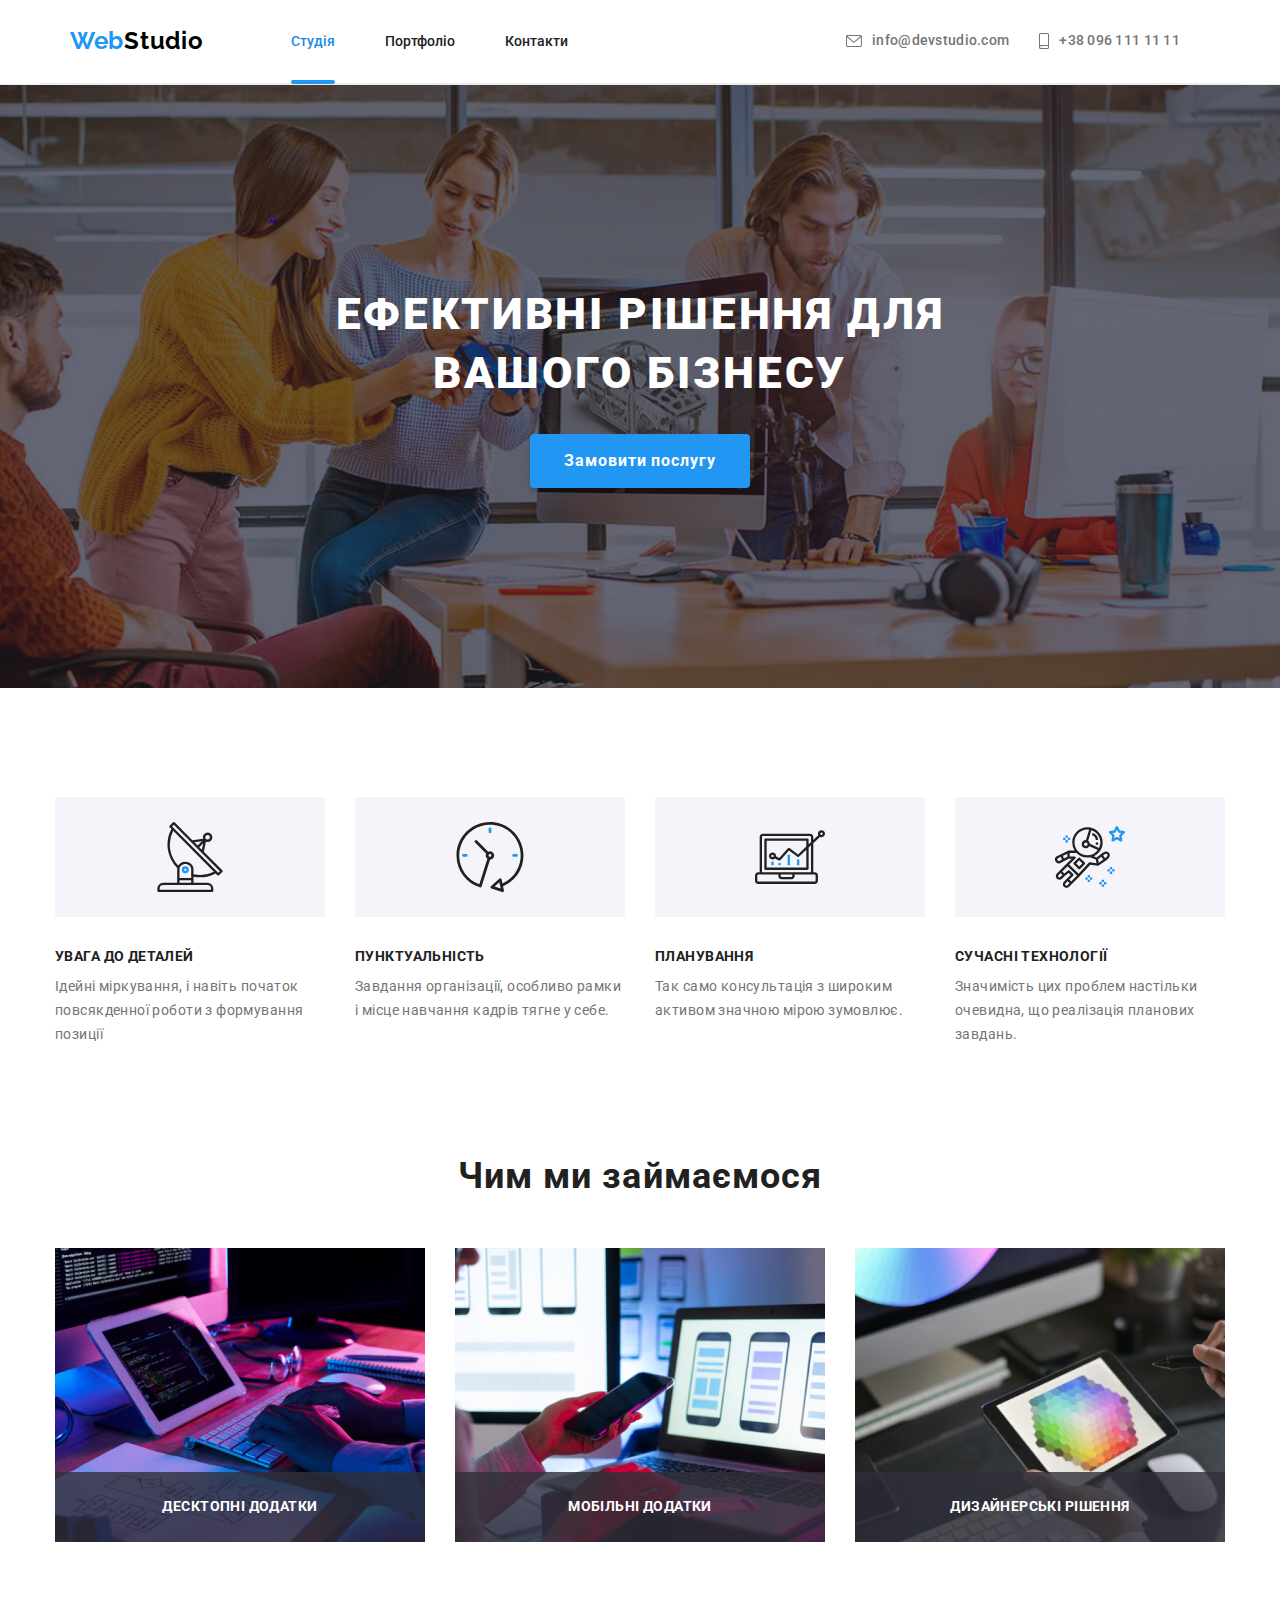
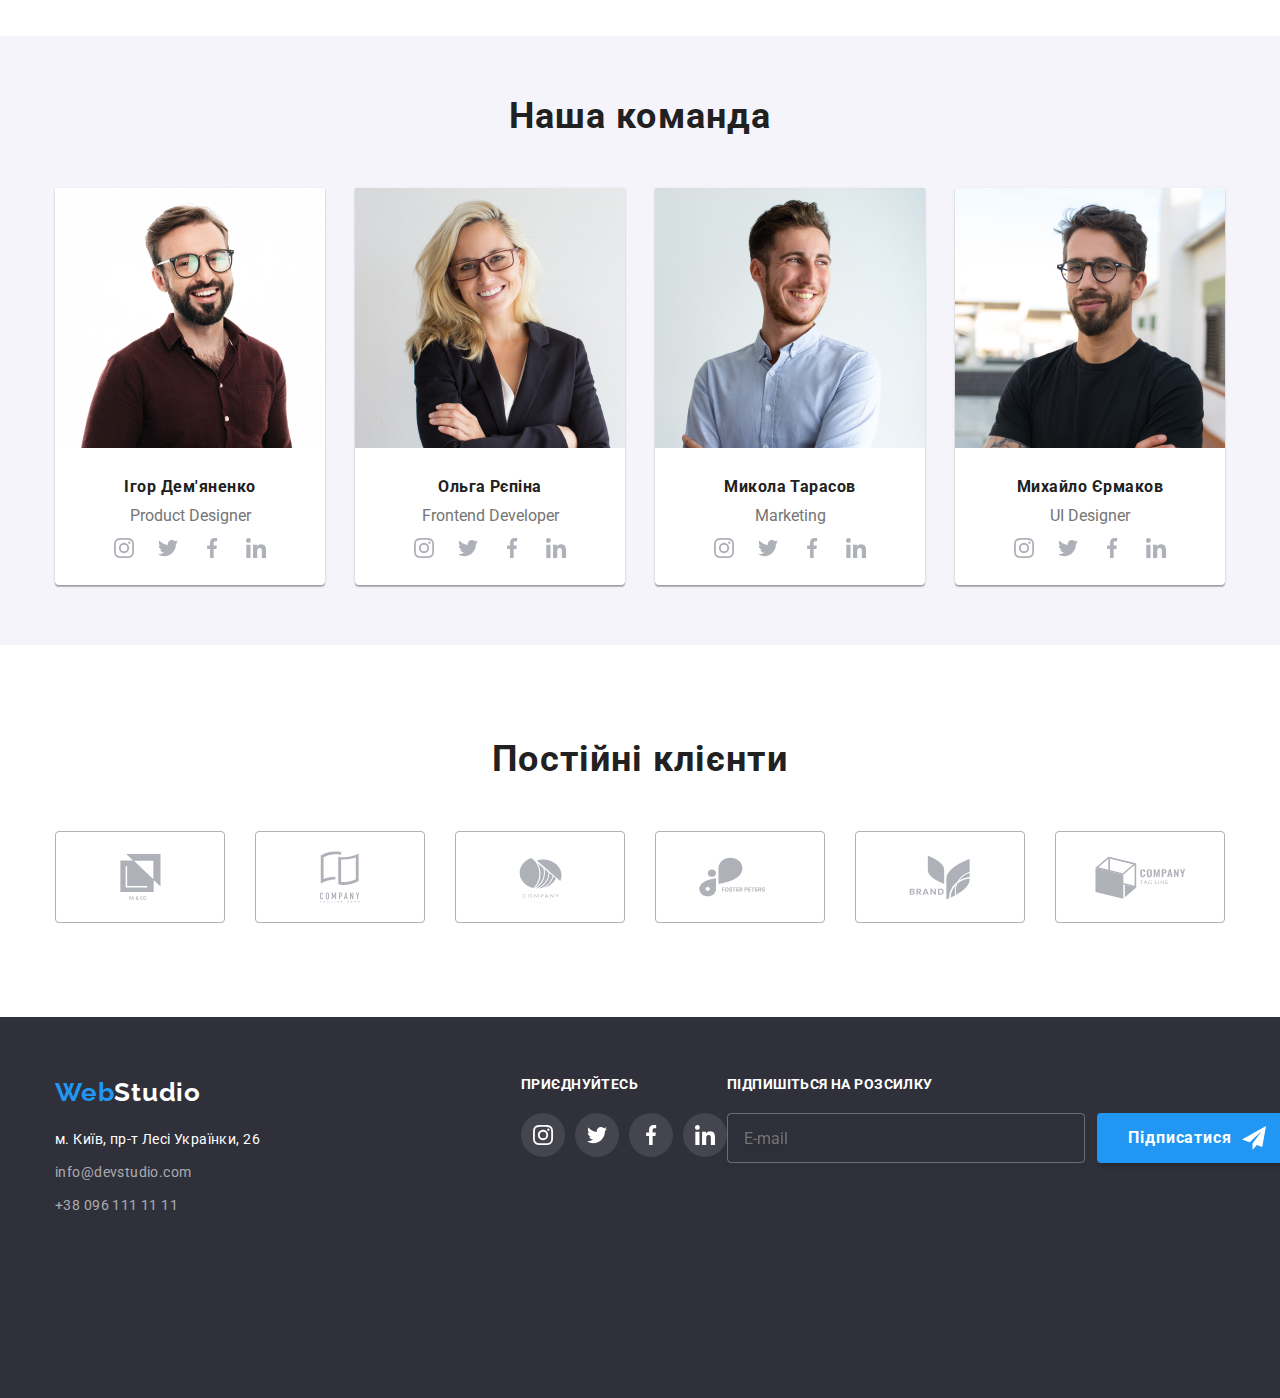
==== commit a5793e26: "a" ====
--- a/index.html
+++ b/index.html
@@ -25,7 +25,7 @@
                         <a class="header_nav-link current" href="index.html">Студія</a>
                     </li>
                     <li class="header_nav-item">
-                        <a class="header_nav-link" href="portfolio.html">Портфоліо</a>
+                        <a class= "header_nav-link" href="portfolio.html">Портфоліо</a>
                     </li>
                     <li class="header_nav-item">
                         <a class="header_nav-link" href="#">Контакти</a>
@@ -543,7 +543,7 @@
     </main>   
     <footer class="footer">
         <div class="footer_container">
-            <div class="footer_wrap">
+            <div class="footer_box">
                 <div class="footer_col">
                     <a class="header_logo footer_logo" href="./index.html"><span class="footer_logo-color">Web</span>Studio</a>               
                     <address class="address">
@@ -560,56 +560,54 @@
                         </ul>
                     </address>
                 </div>
-                <div class="footer_col">
-                    <div class="footer_soc-link">
-                        <p class="footer_soc-link-title">приєднуйтесь</p>
-                        <ul class="footer_soc-link-list">
-                            <li class="footer_soc-link-li">
-                                <a class="footer_soc-link-img" href="https://www.instagram.com/" target="blank">
-                                    <svg class="footer_link-svg soc-link-footer" width="20" height="20">
-                                        <use href="./img/sprite.svg#icon-instagram"></use>
-                                    </svg>
-                                </a>
-                            </li>
-                            <li class="footer_soc-link-li">
-                                <a class="footer_soc-link-img" href="https://twitter.com/?lang=uk" target="blank">
-                                    <svg class="footer_link-svg soc-link-footer" width="20" height="20">
-                                        <use href="./img/sprite.svg#icon-twitter"></use>
-                                    </svg>
-                                </a>
-                            </li>
-                            <li class="footer_soc-link-li">
-                                <a class="footer_soc-link-img" href="https://uk-ua.facebook.com/" target="blank">
-                                    <svg class="footer_link-svg soc-link-footer" width="20" height="20">
-                                        <use href="./img/sprite.svg#icon-facebook"></use>
-                                    </svg>
-                                </a>
-                            </li>
-                            <li class="footer_soc-link-li">
-                                <a class="footer_soc-link-img" href="https://ua.linkedin.com/" target="_blank">
-                                    <svg class="footer_link-svg soc-link-footer" width="20" height="20">
-                                        <use href="./img/sprite.svg#icon-linkedin"></use>
-                                    </svg>
-                                </a>
-                            </li>
-                        </ul>
+                <div class="footer_soc">
+                    <p class="footer_soc-link-title">приєднуйтесь</p>
+                    <ul class="footer_soc-link-list">
+                        <li class="footer_soc-link-li">
+                            <a class="footer_soc-link-img" href="https://www.instagram.com/" target="blank">
+                                <svg class="footer_link-svg soc-link-footer" width="20" height="20">
+                                    <use href="./img/sprite.svg#icon-instagram"></use>
+                                </svg>
+                            </a>
+                        </li>
+                        <li class="footer_soc-link-li">
+                            <a class="footer_soc-link-img" href="https://twitter.com/?lang=uk" target="blank">
+                                <svg class="footer_link-svg soc-link-footer" width="20" height="20">
+                                    <use href="./img/sprite.svg#icon-twitter"></use>
+                                </svg>
+                            </a>
+                        </li>
+                        <li class="footer_soc-link-li">
+                            <a class="footer_soc-link-img" href="https://uk-ua.facebook.com/" target="blank">
+                                <svg class="footer_link-svg soc-link-footer" width="20" height="20">
+                                    <use href="./img/sprite.svg#icon-facebook"></use>
+                                </svg>
+                            </a>
+                        </li>
+                        <li class="footer_soc-link-li">
+                            <a class="footer_soc-link-img" href="https://ua.linkedin.com/" target="_blank">
+                                <svg class="footer_link-svg soc-link-footer" width="20" height="20">
+                                    <use href="./img/sprite.svg#icon-linkedin"></use>
+                                </svg>
+                            </a>
+                        </li>
+                    </ul>
+                </div>
+            </div>
+            <div class="footer_col-last">
+                <span class="footer_col-title">Підпишіться на розсилку</span>
+                <form class="footer_form">
+                    <div class="footer_email-input">
+                        <label class="footer_form-label">
+                            <input type="email" name="email" class="footer_form-input" placeholder="E-mail">
+                        </label>
                     </div>
-                </div>
-                <div class="footer_col footer_col-last">
-                    <span class="footer_col-title">Підпишіться на розсилку</span>
-                    <form class="footer_form">
-                        <div class="footer_email-input">
-                            <label class="footer_form-label">
-                                <input type="email" name="email" class="footer_form-input" placeholder="E-mail">
-                            </label>
-                        </div>
-                        <button class="btn btn-svg" type="submit">Підписатися
-                            <svg class="icon-telega" width="24" height="24">
-                                <use href="./img/icons.svg#icon-icon-telega"></use>
-                            </svg>
-                        </button>
-                    </form>
-                </div>
+                    <button class="btn btn-svg" type="submit">Підписатися
+                        <svg class="icon-telega" width="24" height="24">
+                            <use href="./img/icons.svg#icon-icon-telega"></use>
+                        </svg>
+                    </button>
+                </form>
             </div>
         </div>
     </footer>
--- a/css/main.min.css
+++ b/css/main.min.css
@@ -1 +1 @@
-/*! modern-normalize v1.1.0 | MIT License | https://github.com/sindresorhus/modern-normalize */*,::before,::after{-webkit-box-sizing:border-box;box-sizing:border-box}html{line-height:1.15;-webkit-text-size-adjust:100%;-moz-tab-size:4;-o-tab-size:4;tab-size:4}body{margin:0;font-family:system-ui,-apple-system,"Segoe UI",Roboto,Helvetica,Arial,sans-serif,"Apple Color Emoji","Segoe UI Emoji"}hr{height:0;color:inherit}abbr[title]{-webkit-text-decoration:underline dotted;text-decoration:underline dotted}b,strong{font-weight:bolder}code,kbd,samp,pre{font-family:ui-monospace,SFMono-Regular,Consolas,"Liberation Mono",Menlo,monospace;font-size:1em}small{font-size:80%}sub,sup{font-size:75%;line-height:0;position:relative;vertical-align:baseline}sub{bottom:-0.25em}sup{top:-0.5em}table{text-indent:0;border-color:inherit}button,input,optgroup,select,textarea{font-family:inherit;font-size:100%;line-height:1.15;margin:0}button,select{text-transform:none}button,[type=button],[type=reset],[type=submit]{-webkit-appearance:button}::-moz-focus-inner{border-style:none;padding:0}:-moz-focusring{outline:1px dotted ButtonText}:-moz-ui-invalid{box-shadow:none}legend{padding:0}progress{vertical-align:baseline}::-webkit-inner-spin-button,::-webkit-outer-spin-button{height:auto}[type=search]{-webkit-appearance:textfield;outline-offset:-2px}::-webkit-search-decoration{-webkit-appearance:none}::-webkit-file-upload-button{-webkit-appearance:button;font:inherit}summary{display:list-item}body{font-family:"Roboto",sans-serif;color:#212121;background-color:#fff}*{-webkit-box-sizing:border-box;box-sizing:border-box}h1,h2,h3,h4,h5,h6,p{margin:0;padding:0}a{text-decoration:none}ul,ol{margin:0;padding:0;list-style:none}.container{width:100%;padding-left:15px;padding-right:15px;margin:0 auto}.section{padding-top:94px;padding-bottom:94px}.img{display:block;width:100%;height:auto}.picture{display:block;width:100%;height:auto}.header{border-bottom:1px solid #ececec}.visually-hidden{position:absolute;width:1px;height:1px;margin:-1px;border:0;padding:0;white-space:nowrap;-webkit-clip-path:inset(100%);clip-path:inset(100%);clip:rect(0 0 0 0);overflow:hidden}h2{font-weight:700;font-size:36px;line-height:1.16;letter-spacing:.03em;color:#212121;margin-bottom:50px}.btn{font-family:inherit;color:#fff;background:#2196f3;font-size:16px;border-color:rgba(0,0,0,0);font-weight:500;border-radius:4px;-webkit-box-shadow:0px 4px 4px rgba(0,0,0,.15);box-shadow:0px 4px 4px rgba(0,0,0,.15);padding:10px 32px;text-align:center;letter-spacing:.06em;cursor:pointer;-webkit-transition:background-color 250ms cubic-bezier(0.4, 0, 0.2, 1);transition:background-color 250ms cubic-bezier(0.4, 0, 0.2, 1)}.btn:hover,.btn:focus{background-color:#188ce8}.btn_modal{position:absolute;display:-webkit-box;display:-ms-flexbox;display:flex;-webkit-box-pack:center;-ms-flex-pack:center;justify-content:center;-webkit-box-align:center;-ms-flex-align:center;align-items:center;width:30px;height:30px;top:8px;padding:0;right:8px;border-radius:50%;cursor:pointer;background-color:#fff;border:1px solid rgba(0,0,0,.1)}.btn_modal:hover,.btn_modal:focus{border:1px solid rgba(0,0,0,.1);fill:currentColor}.btn-fly{padding:10px 52px;width:200px;height:50px}.hero_btn{font-family:inherit;color:#fff;background:#2196f3;font-size:16px;border-color:rgba(0,0,0,0);font-weight:500;border-radius:4px;line-height:1.87;-webkit-box-shadow:0px 4px 4px rgba(0,0,0,.15);box-shadow:0px 4px 4px rgba(0,0,0,.15);padding:10px 32px;text-align:center;letter-spacing:.06em;cursor:pointer;-webkit-transition:background-color 250ms cubic-bezier(0.4, 0, 0.2, 1);transition:background-color 250ms cubic-bezier(0.4, 0, 0.2, 1)}.hero_btn:hover,.hero_btn:focus{background-color:#188ce8}.btn-svg{display:-webkit-box;display:-ms-flexbox;display:flex;-webkit-box-align:center;-ms-flex-align:center;align-items:center;padding:10px 28px;-webkit-transition:background-color 250ms cubic-bezier(0.4, 0, 0.2, 1);transition:background-color 250ms cubic-bezier(0.4, 0, 0.2, 1)}.btn-svg:hover,.btn-svg:focus{background-color:#188ce8}.btn-svg .icon-telega{margin-left:10px}.button_btn-menu{font-family:inherit;font-size:16px;font-weight:500;line-height:1.62;padding:6px 22px;color:#212121;background-color:#f5f4fa;border-radius:4px;border-color:rgba(0,0,0,0);cursor:pointer;letter-spacing:.03em;-webkit-transition:background-color 250ms cubic-bezier(0.4, 0, 0.2, 1),color 250ms cubic-bezier(0.4, 0, 0.2, 1),-webkit-box-shadow 250ms cubic-bezier(0.4, 0, 0.2, 1);transition:background-color 250ms cubic-bezier(0.4, 0, 0.2, 1),color 250ms cubic-bezier(0.4, 0, 0.2, 1),-webkit-box-shadow 250ms cubic-bezier(0.4, 0, 0.2, 1);transition:background-color 250ms cubic-bezier(0.4, 0, 0.2, 1),color 250ms cubic-bezier(0.4, 0, 0.2, 1),box-shadow 250ms cubic-bezier(0.4, 0, 0.2, 1);transition:background-color 250ms cubic-bezier(0.4, 0, 0.2, 1),color 250ms cubic-bezier(0.4, 0, 0.2, 1),box-shadow 250ms cubic-bezier(0.4, 0, 0.2, 1),-webkit-box-shadow 250ms cubic-bezier(0.4, 0, 0.2, 1)}.button_btn-menu:hover{background-color:#2196f3;-webkit-box-shadow:0px 3px 1px rgba(0,0,0,.1),0px 1px 2px rgba(0,0,0,.08),0px 2px 2px rgba(0,0,0,.12);box-shadow:0px 3px 1px rgba(0,0,0,.1),0px 1px 2px rgba(0,0,0,.08),0px 2px 2px rgba(0,0,0,.12);color:#fff}.button_btn-menu:focus{background-color:#2196f3;color:#fff}.header-container{max-width:1600px;margin:0 auto;border-bottom:1px solid #ececec}@media screen and (min-width: 320px){.header_wrap-nav{display:-webkit-box;display:-ms-flexbox;display:flex;-webkit-box-pack:justify;-ms-flex-pack:justify;justify-content:space-between;-webkit-box-align:center;-ms-flex-align:center;align-items:center;margin:0 auto;padding-left:15px;padding-right:15px}.header_logo{font-family:"Raleway",sans-serif;color:var(--logo-main-color);font-size:26px;font-weight:700;line-height:1.19;letter-spacing:.03em;text-decoration:none}.header_logo-color{color:#2196f3}.header_nav{display:none}.header_button{display:-webkit-inline-box;display:-ms-inline-flexbox;display:inline-flex;padding:0;border:none;background-color:rgba(0,0,0,0)}.contacts{display:none}.contacts_link{display:-webkit-box;display:-ms-flexbox;display:flex;text-decoration:none;font-weight:500;font-size:14px;line-height:1.33;color:#757575;-webkit-transition:color 250ms cubic-bezier(0.4, 0, 0.2, 1);transition:color 250ms cubic-bezier(0.4, 0, 0.2, 1);-webkit-box-align:center;-ms-flex-align:center;align-items:center}.contacts_svg-mail,.contacts_svg-tel{margin-right:10px}.mobile{position:fixed;top:0;left:0;width:100vw;height:100vh;padding:48px 40px;-webkit-transform:translateX(100%);transform:translateX(100%);background-color:#fff}.mobile_button{position:absolute;top:10px;right:15px;display:-webkit-inline-box;display:-ms-inline-flexbox;display:inline-flex;padding:0;border:none;background-color:rgba(0,0,0,0)}.mobile.is-open{-webkit-transform:translateX(0%);transform:translateX(0%);-webkit-transition:250ms cubic-bezier(0.4, 0, 0.2, 1);transition:250ms cubic-bezier(0.4, 0, 0.2, 1)}.mobile_header{padding-left:0;margin:0 auto;list-style:none}.mobile_link{position:relative;display:block;padding:0;text-decoration:none;font-weight:500;font-size:40px;line-height:1.17;letter-spacing:.02em;color:#212121;-webkit-transition:250ms cubic-bezier(0.4, 0, 0.2, 1);transition:250ms cubic-bezier(0.4, 0, 0.2, 1)}.mobile_link:hover{color:#2196f3}.mobile_link.current{color:#188ce8}.mobile_item:not(:last-child){margin-bottom:32px}.mobile_contacts{padding-left:0;margin:0 auto;list-style:none}.mobile_contacts-item:not(:last-child){margin-top:200px;margin-bottom:32px}.mobile_contacts-tel{text-decoration:none;font-weight:500;font-size:34px;line-height:1.17;-webkit-transition:color 250ms cubic-bezier(0.4, 0, 0.2, 1);transition:color 250ms cubic-bezier(0.4, 0, 0.2, 1);color:#2196f3}.mobile_contacts-mail{text-decoration:none;font-weight:500;font-size:24px;line-height:1.16;color:#757575;-webkit-transition:color 250ms cubic-bezier(0.4, 0, 0.2, 1);transition:color 250ms cubic-bezier(0.4, 0, 0.2, 1)}.mobile_contacts-icon{display:none}.social{display:-webkit-box;display:-ms-flexbox;display:flex;padding-left:0;margin:0 auto;margin-top:64px;list-style:none}.social__item:not(:last-child){padding-right:10px;border-right:1px solid rgba(33,33,33,.2)}.social__item:not(:first-child){padding-left:10px}.social__link{font-weight:500;font-size:18px;line-height:1.22;letter-spacing:.02em;color:#2196f3}}@media screen and (min-width: 768px){.header_wrap-nav{display:-webkit-box;display:-ms-flexbox;display:flex;-webkit-box-pack:center;-ms-flex-pack:center;justify-content:center;-webkit-box-align:center;-ms-flex-align:center;align-items:center;width:768px}.mobile{display:none}.header_button{display:none}.header_logo{text-decoration:none;font-family:Raleway,sans-serif;font-weight:700;font-size:24px;line-height:1.16;letter-spacing:.03;color:#000}.header_logo-color{color:#2196f3}.header_nav-link.current{color:#188ce8}.current::after{display:block;position:absolute;content:"";width:100%;height:4px;background:#2196f3;border-radius:2px;bottom:-1px}.header_nav{display:-webkit-box;display:-ms-flexbox;display:flex;margin-left:87px;margin-top:0;margin-bottom:0;padding-left:0;list-style:none}.nav-item.current{color:#188ce8}.header_nav-item:not(:last-child){margin-right:50px}.header_nav-link{position:relative;display:block;padding:32px 0;text-decoration:none;font-weight:500;font-size:14px;line-height:1.33;color:#212121;-webkit-transition:color 250ms cubic-bezier(0.4, 0, 0.2, 1);transition:color 250ms cubic-bezier(0.4, 0, 0.2, 1)}.header_nav-link:hover{color:#2196f3}.mobile_link.current{color:#188ce8}.mobile_link.current::after{content:"";position:absolute;display:block;left:0;bottom:0;width:100%;height:4px;border-radius:2px;background-color:#2196f3}.contacts{display:block;margin:0;margin-left:auto;padding:0;list-style:none}.contacts_link{display:-webkit-box;display:-ms-flexbox;display:flex;-webkit-box-align:center;-ms-flex-align:center;align-items:center;text-decoration:none;font-weight:500;font-size:14px;line-height:1.33;color:#757575;-webkit-transition:color 250ms cubic-bezier(0.4, 0, 0.2, 1);transition:color 250ms cubic-bezier(0.4, 0, 0.2, 1)}.mobile_contacts-icon{margin-right:10px;fill:#757575}.contacts_link:hover svg use,.contacts_link:focus svg use{fill:#2196f3;-webkit-transition:250ms cubic-bezier(0.4, 0, 0.2, 1);transition:250ms cubic-bezier(0.4, 0, 0.2, 1)}.contacts_link:hover,.contacts_link:focus{color:#2196f3}}@media screen and (min-width: 768px)and (max-width: 1199px){.contacts_item{margin-bottom:10px}}@media screen and (min-width: 1200px){.container{width:1200px}.contacts{display:-webkit-box;display:-ms-flexbox;display:flex;margin-left:auto}.contacts_link{display:-webkit-box;display:-ms-flexbox;display:flex;-webkit-box-align:center;-ms-flex-align:center;align-items:center;padding-bottom:32px;margin-right:30px;padding-top:32px}.contacts_svg-mail{width:16px;height:12px;margin-right:10px;fill:currentColor}.contacts_svg-tel{margin-right:10px;width:10px;height:16px;fill:currentColor}.contacts_email-svg,.contacts_tel-svg{font-size:14px;line-height:1.14;letter-spacing:.02em;color:#757575;padding-top:32px;-webkit-transition:color 250ms cubic-bezier(0.4, 0, 0.2, 1);transition:color 250ms cubic-bezier(0.4, 0, 0.2, 1);font-weight:500}.contacts_tel-svg:hover,.contacts_email-svg:hover,.contacts_tel-svg:focus,.contacts_email-svg:focus{color:#2196f3}.header_wrap-nav{display:-webkit-box;display:-ms-flexbox;display:flex;-webkit-box-align:center;-ms-flex-align:center;align-items:center;width:auto}.header_nav-link.current{color:#188ce8}.current::after{position:absolute;display:block;content:"";width:100%;height:4px;background:#2196f3;border-radius:2px;bottom:-1px}}.hero{background-image:-webkit-gradient(linear, left top, right top, from(rgba(47, 48, 58, 0.4)), to(rgba(47, 48, 58, 0.4))),url(../img/bg-mobile.jpg);background-image:linear-gradient(to right, rgba(47, 48, 58, 0.4), rgba(47, 48, 58, 0.4)),url(../img/bg-mobile.jpg);margin:0 auto;margin-left:auto;margin-right:auto;background-size:cover;background-repeat:no-repeat;background-position:center}@media(min-device-pixel-ratio: 2),(-webkit-min-device-pixel-ratio: 2),(min-resolution: 192dpi),(min-resolution: 2dppx){.hero{background-image:-webkit-gradient(linear, left top, right top, from(rgba(47, 48, 58, 0.4)), to(rgba(47, 48, 58, 0.4))),url(../img/bg-mobile2x.jpg);background-image:linear-gradient(to right, rgba(47, 48, 58, 0.4), rgba(47, 48, 58, 0.4)),url(../img/bg-mobile2x.jpg)}}@media screen and (min-width: 768px){.hero{background-image:-webkit-gradient(linear, left top, right top, from(rgba(47, 48, 58, 0.4)), to(rgba(47, 48, 58, 0.4))),url(../img/bg-table.jpg);background-image:linear-gradient(to right, rgba(47, 48, 58, 0.4), rgba(47, 48, 58, 0.4)),url(../img/bg-table.jpg)}}@media screen and (min-width: 768px)and (min-device-pixel-ratio: 2),screen and (min-width: 768px)and (-webkit-min-device-pixel-ratio: 2),screen and (min-width: 768px)and (min-resolution: 192dpi),screen and (min-width: 768px)and (min-resolution: 2dppx){.hero{background-image:-webkit-gradient(linear, left top, right top, from(rgba(47, 48, 58, 0.4)), to(rgba(47, 48, 58, 0.4))),url(../img/bg-table2x.jpg);background-image:linear-gradient(to right, rgba(47, 48, 58, 0.4), rgba(47, 48, 58, 0.4)),url(../img/bg-table2x.jpg)}}@media screen and (min-width: 1200px){.hero{background-image:-webkit-gradient(linear, left top, right top, from(rgba(47, 48, 58, 0.4)), to(rgba(47, 48, 58, 0.4))),url(../img/bg-img.jpg);background-image:linear-gradient(to right, rgba(47, 48, 58, 0.4), rgba(47, 48, 58, 0.4)),url(../img/bg-img.jpg)}}@media screen and (min-width: 1200px)and (min-device-pixel-ratio: 2),screen and (min-width: 1200px)and (-webkit-min-device-pixel-ratio: 2),screen and (min-width: 1200px)and (min-resolution: 192dpi),screen and (min-width: 1200px)and (min-resolution: 2dppx){.hero{background-image:-webkit-gradient(linear, left top, right top, from(rgba(47, 48, 58, 0.4)), to(rgba(47, 48, 58, 0.4))),url(../img/bg-img2x.jpg);background-image:linear-gradient(to right, rgba(47, 48, 58, 0.4), rgba(47, 48, 58, 0.4)),url(../img/bg-img2x.jpg)}}@media screen and (min-width: 320px){.hero{text-align:center;padding-top:118px;padding-bottom:118px;max-width:1600px;margin:0 auto;margin-left:auto;margin-right:auto}.hero_title{margin:0 auto;margin-bottom:30px;width:450px;font-weight:900;font-size:26px;line-height:1.61;letter-spacing:.06em;text-transform:uppercase;text-align:center;color:#fff}.hero_btn{font-weight:700}.backdrop{position:fixed;top:0;left:0;background:rgba(0,0,0,.2);width:100%;height:100%;-webkit-transition:opacity 250ms cubic-bezier(0.4, 0, 0.2, 1),visibility 250ms cubic-bezier(0.4, 0, 0.2, 1);transition:opacity 250ms cubic-bezier(0.4, 0, 0.2, 1),visibility 250ms cubic-bezier(0.4, 0, 0.2, 1)}.backdrop.is-hidden{opacity:0;pointer-events:none;visibility:hidden}.modal{position:relative;background:#fff;-webkit-box-shadow:0px 1px 3px rgba(0,0,0,.12),0px 1px 1px rgba(0,0,0,.14),0px 2px 1px rgba(0,0,0,.2);box-shadow:0px 1px 3px rgba(0,0,0,.12),0px 1px 1px rgba(0,0,0,.14),0px 2px 1px rgba(0,0,0,.2);border-radius:4px;width:450px;height:609px;top:50%;left:50%;padding:40px;-webkit-transform:translate(-50%, -50%);transform:translate(-50%, -50%);-webkit-transition:-webkit-transform 250ms cubic-bezier(0.4, 0, 0.2, 1);transition:-webkit-transform 250ms cubic-bezier(0.4, 0, 0.2, 1);transition:transform 250ms cubic-bezier(0.4, 0, 0.2, 1);transition:transform 250ms cubic-bezier(0.4, 0, 0.2, 1), -webkit-transform 250ms cubic-bezier(0.4, 0, 0.2, 1)}.modal_svg{color:#2196f3;width:18px;height:18px}.form-hero{width:370px;margin-left:auto;margin-right:auto}.form_hero-title{width:370px;margin-bottom:30px;font-weight:700;line-height:1.15;letter-spacing:.03em;font-size:20px;width:448px}.form_field{position:relative;display:-webkit-box;display:-ms-flexbox;display:flex;-webkit-box-orient:vertical;-webkit-box-direction:normal;-ms-flex-direction:column;flex-direction:column;margin-bottom:10px}.form_field:focus-within>input{border:1px solid #2196f3;border-radius:4px}.form_field:focus-within>.form_field-svg{fill:currentColor}.form_field textarea{resize:none;border:1px solid rgba(33,33,33,.2);border-radius:4px;padding:12px 16px;outline:none;-webkit-transition:border 250ms cubic-bezier(0.4, 0, 0.2, 1),border-radius 250ms cubic-bezier(0.4, 0, 0.2, 1);transition:border 250ms cubic-bezier(0.4, 0, 0.2, 1),border-radius 250ms cubic-bezier(0.4, 0, 0.2, 1)}.form_field textarea:focus{border:1px solid #2196f3;border-radius:4px}.form_field textarea::-webkit-input-placeholder{font-weight:400;line-height:14px;letter-spacing:.01em;color:rgba(117,117,117,.5);font-size:12px}.form_field textarea::-moz-placeholder{font-weight:400;line-height:14px;letter-spacing:.01em;color:rgba(117,117,117,.5);font-size:12px}.form_field textarea:-ms-input-placeholder{font-weight:400;line-height:14px;letter-spacing:.01em;color:rgba(117,117,117,.5);font-size:12px}.form_field textarea::-ms-input-placeholder{font-weight:400;line-height:14px;letter-spacing:.01em;color:rgba(117,117,117,.5);font-size:12px}.form_field textarea::placeholder{font-weight:400;line-height:14px;letter-spacing:.01em;color:rgba(117,117,117,.5);font-size:12px}.form_field-input{width:100%;margin:0;padding-left:42px}.form_field-svg{position:absolute;top:50%;left:12px;color:#2196f3;display:inline-block}.form_field label{text-align:left;font-weight:400;line-height:1.16;letter-spacing:.01em;font-size:12px;color:#757575;margin-bottom:4px}.form_field input{border:1px solid rgba(33,33,33,.2);border-radius:4px;height:40px;margin:0;outline:none;-webkit-transition:border 250ms cubic-bezier(0.4, 0, 0.2, 1),border-radius 250ms cubic-bezier(0.4, 0, 0.2, 1);transition:border 250ms cubic-bezier(0.4, 0, 0.2, 1),border-radius 250ms cubic-bezier(0.4, 0, 0.2, 1)}.form_checkbox{margin-bottom:30px}.form_checkbox-label{position:relative;display:-webkit-box;display:-ms-flexbox;display:flex;-webkit-box-align:center;-ms-flex-align:center;align-items:center;-webkit-box-pack:center;-ms-flex-pack:center;justify-content:center;font-weight:400;line-height:1.71;letter-spacing:.03em;color:#757575;font-size:12px}.form_checkbox-input{position:absolute;width:1px;height:1px;margin:-1px;border:0;padding:0;clip:rect(0 0 0 0);overflow:hidden}.form_checkbox-input:checked+.form_checkbox-icon{border-color:rgba(0,0,0,0);background-image:url(/img/icon-check.svg);background-size:contain;background-origin:border-box;fill:var(--container-bg-color);background-color:#2196f3;border-color:#2196f3}.form_checkbox-icon{display:inline-block;width:16px;height:15px;border:2px solid #212121;border-radius:4px;margin-right:7px;-webkit-transition:fill 250ms cubic-bezier(0.4, 0, 0.2, 1),border-color 250ms cubic-bezier(0.4, 0, 0.2, 1),background-coloк 250ms cubic-bezier(0.4, 0, 0.2, 1);transition:fill 250ms cubic-bezier(0.4, 0, 0.2, 1),border-color 250ms cubic-bezier(0.4, 0, 0.2, 1),background-coloк 250ms cubic-bezier(0.4, 0, 0.2, 1)}.form_checkbox-policy{font-size:14px;line-height:24px;letter-spacing:.03em;color:#2196f3;margin-left:5px;text-underline-offset:.3em;text-decoration:underline}.form_text{height:120px;margin-bottom:20px}}@media screen and (min-width: 768px){.hero{text-align:center;padding-top:118px;padding-bottom:118px;max-width:1600px;margin:0 auto;margin-left:auto;margin-right:auto}}@media screen and (min-width: 1200px){.hero{text-align:center;padding-top:200px;padding-bottom:200px;max-width:1600px;margin:0 auto;margin-left:auto;margin-right:auto}.hero_title{text-transform:uppercase;font-size:44px;line-height:1.36;color:#fff;letter-spacing:.06em;margin-top:0;width:696px;margin-top:200px;margin:0 auto 30px auto;font-weight:900}.backdrop{position:fixed;top:0;left:0;background:rgba(0,0,0,.2);width:100%;height:100%;-webkit-transition:opacity 250ms cubic-bezier(0.4, 0, 0.2, 1),visibility 250ms cubic-bezier(0.4, 0, 0.2, 1);transition:opacity 250ms cubic-bezier(0.4, 0, 0.2, 1),visibility 250ms cubic-bezier(0.4, 0, 0.2, 1)}.backdrop.is-hidden{opacity:0;pointer-events:none;visibility:hidden}.modal{position:relative;background:#fff;-webkit-box-shadow:0px 1px 3px rgba(0,0,0,.12),0px 1px 1px rgba(0,0,0,.14),0px 2px 1px rgba(0,0,0,.2);box-shadow:0px 1px 3px rgba(0,0,0,.12),0px 1px 1px rgba(0,0,0,.14),0px 2px 1px rgba(0,0,0,.2);border-radius:4px;width:450px;height:609px;top:50%;left:50%;padding:40px;-webkit-transform:translate(-50%, -50%);transform:translate(-50%, -50%);-webkit-transition:-webkit-transform 250ms cubic-bezier(0.4, 0, 0.2, 1);transition:-webkit-transform 250ms cubic-bezier(0.4, 0, 0.2, 1);transition:transform 250ms cubic-bezier(0.4, 0, 0.2, 1);transition:transform 250ms cubic-bezier(0.4, 0, 0.2, 1), -webkit-transform 250ms cubic-bezier(0.4, 0, 0.2, 1)}.modal_svg{color:#2196f3;width:18px;height:18px}}@media screen and (min-width: 320px){.section_bussines{padding:60px 0}.bussines_container{margin:0 auto;padding-left:15px;padding-right:15px}.bussines{display:-webkit-box;display:-ms-flexbox;display:flex;-ms-flex-wrap:wrap;flex-wrap:wrap;-webkit-box-orient:horizontal;-webkit-box-direction:normal;-ms-flex-direction:row;flex-direction:row;padding-left:0}.bussines_list:not(:last-child){margin-bottom:30px}.bussines_list-link{display:-webkit-box;display:-ms-flexbox;display:flex;-webkit-box-pack:center;-ms-flex-pack:center;justify-content:center;-webkit-box-align:center;-ms-flex-align:center;align-items:center;height:120px;background-color:#f5f4fa;margin-bottom:30px}.bussines_important{text-align:center;font-weight:700;font-size:14px;text-transform:uppercase;letter-spacing:.03em;line-height:1.14;margin-bottom:10px}.bussines_text{font-size:14px;color:#757575;letter-spacing:.03em;line-height:1.71}.antena-svg{width:70px;height:70px}.clock-svg{width:70px;height:70px}.comp-svg{width:70px;height:70px}.stronaut-svg{width:70px;height:70px}}@media screen and (min-width: 768px){.bussines_container{margin:0 auto;padding-left:15px;padding-right:15px}.bussines{display:-webkit-box;display:-ms-flexbox;display:flex;-ms-flex-wrap:wrap;flex-wrap:wrap;-webkit-box-orient:horizontal;-webkit-box-direction:normal;-ms-flex-direction:row;flex-direction:row;-webkit-box-pack:center;-ms-flex-pack:center;justify-content:center;gap:30px;padding-left:0;list-style:none}.bussines_list{width:calc((100% - 60px)/2)}.bussines_list:not(:last-child){margin-bottom:15px}.bussines_list-link{display:-webkit-box;display:-ms-flexbox;display:flex;-webkit-box-pack:center;-ms-flex-pack:center;justify-content:center;-webkit-box-align:center;-ms-flex-align:center;align-items:center;width:354px;height:120px;background-color:#f5f4fa;margin-bottom:30px}.bussines_important{display:inline-block;font-weight:700;font-size:14px;text-transform:uppercase;letter-spacing:.03em;line-height:1.14;margin-bottom:10px}.bussines_text{width:354px;font-size:14px;color:#757575;letter-spacing:.03em;line-height:1.71}.antena-svg{width:70px;height:70px}.clock-svg{width:70px;height:70px}.comp-svg{width:70px;height:70px}.stronaut-svg{width:70px;height:70px}}@media screen and (min-width: 1200px){.section_bussines{padding-top:94px;padding-bottom:94px}.bussines{display:-webkit-box;display:-ms-flexbox;display:flex;-webkit-box-orient:horizontal;-webkit-box-direction:normal;-ms-flex-direction:row;flex-direction:row;-ms-flex-wrap:nowrap;flex-wrap:nowrap}.bussines_list-link{width:270px}.bussines_text{width:270px;height:72px;font-weight:400;line-height:1.71;letter-spacing:.03em;color:#757575;font-size:14px}}@media screen and (min-width: 320px){.section_nazv{display:none}}@media screen and (min-width: 768px){.section_nazv{display:none}}@media screen and (min-width: 1200px){.section_nazv{display:block;padding-top:0}.section_nazv-title{font-weight:700;font-size:36px;line-height:1.16;letter-spacing:.03em;color:#212121;text-align:center;margin-bottom:50px}.section_nazv-img{position:relative;display:-webkit-box;display:-ms-flexbox;display:flex;gap:30px}.section_nazv-img-link{display:block;max-width:100%}.section_nazv-thumb{position:relative;overflow:hidden}.section_nazv-text{position:absolute;display:-webkit-box;display:-ms-flexbox;display:flex;-webkit-box-pack:center;-ms-flex-pack:center;justify-content:center;-webkit-box-align:center;-ms-flex-align:center;align-items:center;color:#fff;width:100%;height:70px;font-weight:700;font-size:14px;letter-spacing:.03em;line-height:1.14;text-transform:uppercase;bottom:0;background-color:rgba(47,48,58,.8)}}.button-flex{display:-webkit-box;display:-ms-flexbox;display:flex;-webkit-box-pack:center;-ms-flex-pack:center;justify-content:center;margin-bottom:50px}.button_flex-menu:not(:last-child){margin-right:8px}.button_cards-img{display:-webkit-box;display:-ms-flexbox;display:flex;-ms-flex-wrap:wrap;flex-wrap:wrap;gap:30px}.button_cards-link{-webkit-transition:-webkit-box-shadow 250ms cubic-bezier(0.4, 0, 0.2, 1);transition:-webkit-box-shadow 250ms cubic-bezier(0.4, 0, 0.2, 1);transition:box-shadow 250ms cubic-bezier(0.4, 0, 0.2, 1);transition:box-shadow 250ms cubic-bezier(0.4, 0, 0.2, 1), -webkit-box-shadow 250ms cubic-bezier(0.4, 0, 0.2, 1);display:block}.button_cards-link:hover,.button_cards-link:focus{-webkit-box-shadow:0px 1px 1px rgba(0,0,0,.12),0px 4px 4px rgba(0,0,0,.06),1px 4px 6px rgba(0,0,0,.16);box-shadow:0px 1px 1px rgba(0,0,0,.12),0px 4px 4px rgba(0,0,0,.06),1px 4px 6px rgba(0,0,0,.16)}.button_img-hover{position:relative;overflow:hidden}.button_img-block{display:block}.button_img-text{position:absolute;display:-webkit-box;display:-ms-flexbox;display:flex;-webkit-box-pack:center;-ms-flex-pack:center;justify-content:center;-webkit-box-align:center;-ms-flex-align:center;align-items:center;padding:63px 24px;width:100%;top:1px;-webkit-transform:translateY(100%);transform:translateY(100%);height:100%;font-size:18px;line-height:1.55;color:#fff;background-color:rgba(33,150,243,.9);-webkit-transition:-webkit-transform 250ms cubic-bezier(0.4, 0, 0.2, 1);transition:-webkit-transform 250ms cubic-bezier(0.4, 0, 0.2, 1);transition:transform 250ms cubic-bezier(0.4, 0, 0.2, 1);transition:transform 250ms cubic-bezier(0.4, 0, 0.2, 1), -webkit-transform 250ms cubic-bezier(0.4, 0, 0.2, 1)}.button_border{border:1px solid #eee;padding:20px 24px;border-top:none}.button_project{font-weight:700;font-size:18px;line-height:2;letter-spacing:.04em;color:#212121;margin-bottom:4px;margin-top:0}.button_stylep{font-size:16px;line-height:1.87;letter-spacing:.03em;color:#757575;margin-top:0}.button_link:hover .button_img-text,.button_link:focus .button_img-text{-webkit-transition:-webkit-transform 1000ms cubic-bezier(0.4, 0, 0.2, 1);transition:-webkit-transform 1000ms cubic-bezier(0.4, 0, 0.2, 1);transition:transform 1000ms cubic-bezier(0.4, 0, 0.2, 1);transition:transform 1000ms cubic-bezier(0.4, 0, 0.2, 1), -webkit-transform 1000ms cubic-bezier(0.4, 0, 0.2, 1);-webkit-transform:translateY(0);transform:translateY(0);opacity:1}@media screen and (min-width: 320px){.partner{background-color:#f5f4fa;text-align:center;padding:60px 0}.partner_container{width:480px;margin:0 auto;padding-left:15px;padding-right:15px}.partner_color{margin:0 auto;padding-left:0}.partner_bg-licolor{-webkit-box-shadow:0px 1px 3px rgba(0,0,0,.12),0px 1px 1px rgba(0,0,0,.14),0px 2px 1px rgba(0,0,0,.2);box-shadow:0px 1px 3px rgba(0,0,0,.12),0px 1px 1px rgba(0,0,0,.14),0px 2px 1px rgba(0,0,0,.2);border-radius:0px 0px 4px 4px;background:#fff;margin-bottom:30px;width:450px}.partner_fio{padding:30px 30px}.partner_lastname{font-size:16px;line-height:1.18;letter-spacing:.03em;margin-bottom:10px}.partner_work{font-size:16px;color:#757575;line-height:1.18;margin-bottom:16px}.partner_soc-link{display:-webkit-box;display:-ms-flexbox;display:flex;-webkit-box-pack:center;-ms-flex-pack:center;justify-content:center;-webkit-box-align:center;-ms-flex-align:center;align-items:center}.partner_link-a{width:44px;height:44px;display:-webkit-box;display:-ms-flexbox;display:flex;border-radius:50%;-webkit-box-align:center;-ms-flex-align:center;align-items:center;-webkit-box-pack:center;-ms-flex-pack:center;justify-content:center;color:#afb1b8;-webkit-transition:background-color 250ms cubic-bezier(0.4, 0, 0.2, 1),color 250ms cubic-bezier(0.4, 0, 0.2, 1);transition:background-color 250ms cubic-bezier(0.4, 0, 0.2, 1),color 250ms cubic-bezier(0.4, 0, 0.2, 1)}.partner_link-a:hover{background-color:#2196f3;color:#fff}.partner_link-a:focus{background-color:#2196f3}.partner_link-a:focus svg{color:#fff}.partner_link-svg{fill:currentColor}.nazv{font-size:28px;margin-left:0;text-align:center}}@media screen and (min-width: 768px){.partner{background-color:#f5f4fa;text-align:center}.partner_container{width:768px}.partner_color{display:-webkit-box;display:-ms-flexbox;display:flex;-ms-flex-wrap:wrap;flex-wrap:wrap;-webkit-box-orient:horizontal;-webkit-box-direction:normal;-ms-flex-direction:row;flex-direction:row;margin:-15px;gap:30px}.partner_bg-licolor{-webkit-box-shadow:0px 1px 3px rgba(0,0,0,.12),0px 1px 1px rgba(0,0,0,.14),0px 2px 1px rgba(0,0,0,.2);box-shadow:0px 1px 3px rgba(0,0,0,.12),0px 1px 1px rgba(0,0,0,.14),0px 2px 1px rgba(0,0,0,.2);border-radius:0px 0px 4px 4px;background:#fff;margin-bottom:30px;width:calc((100% - 30px)/2);width:354px;margin-bottom:0px}.partner_fio{padding:30px 30px}.partner_lastname{font-size:16px;line-height:1.18;letter-spacing:.03em;margin-bottom:10px}.partner_work{font-size:16px;color:#757575;line-height:1.18;margin-bottom:16px}.partner_soc-link{display:-webkit-box;display:-ms-flexbox;display:flex;-webkit-box-orient:horizontal;-webkit-box-direction:normal;-ms-flex-direction:row;flex-direction:row;-ms-flex-wrap:wrap;flex-wrap:wrap;margin:-15px}.partner_link-list{gap:15px}.partner_link-a{width:44px;height:44px;display:-webkit-box;display:-ms-flexbox;display:flex;border-radius:50%;-webkit-box-align:center;-ms-flex-align:center;align-items:center;-webkit-box-pack:center;-ms-flex-pack:center;justify-content:center;color:#afb1b8;-webkit-transition:background-color 250ms cubic-bezier(0.4, 0, 0.2, 1),color 250ms cubic-bezier(0.4, 0, 0.2, 1);transition:background-color 250ms cubic-bezier(0.4, 0, 0.2, 1),color 250ms cubic-bezier(0.4, 0, 0.2, 1)}.partner_link-a:hover{background-color:#2196f3;color:#fff}.partner_link-a:focus{background-color:#2196f3}.partner_link-a:focus svg{color:#fff}.partner_link-svg{fill:currentColor}.nazv{font-size:28px;text-align:center;margin-left:0}}@media screen and (min-width: 1200px){.partner{background-color:#f5f4fa;text-align:center}.partner_container{width:1200px}.partner_color{display:-webkit-box;display:-ms-flexbox;display:flex;-ms-flex-wrap:wrap;flex-wrap:wrap;gap:30px}.partner_bg-licolor{width:calc((100% - 90px)/4);width:270px;margin-bottom:0px}.partner_work{font-size:16px;color:#757575;line-height:1.18;margin-bottom:16px}.partner_lastname{font-size:16px;line-height:1.18;letter-spacing:.03em;margin-bottom:10px}.nazv-two{font-weight:700;font-size:36px;line-height:1.16;letter-spacing:.03em;color:#212121;text-align:center;margin-bottom:50px;margin-top:0;margin-left:0}}@media screen and (min-width: 320px){.client{padding:60px 0}.client_container{width:480px;margin:0 auto;padding-left:15px;padding-right:15px}.client_title{margin:0 auto;font-weight:700;font-size:28px;line-height:1.17;text-align:center;letter-spacing:.03em;margin-bottom:30px}.client_company{display:-webkit-box;display:-ms-flexbox;display:flex;margin:-15px;padding-left:0;list-style:none;-ms-flex-wrap:wrap;flex-wrap:wrap}.client_company-list{display:-webkit-box;display:-ms-flexbox;display:flex;-webkit-box-pack:center;-ms-flex-pack:center;justify-content:center;-webkit-box-align:center;-ms-flex-align:center;align-items:center;height:92px;width:calc((100% - 60px)/2);margin:15px;border:1px solid #afb1b8;border-radius:4px;-webkit-transition:border 250ms cubic-bezier(0.4, 0, 0.2, 1),border-color 250ms cubic-bezier(0.4, 0, 0.2, 1);transition:border 250ms cubic-bezier(0.4, 0, 0.2, 1),border-color 250ms cubic-bezier(0.4, 0, 0.2, 1)}.client_company-list svg{fill:#afb1b8}.client_company-list:hover,.client_company-list:focus{color:#2196f3;border-color:#2196f3}.client_fio{padding-top:30px;padding-bottom:30px;text-align:center;background-color:#fff;border-radius:0px 0px 4px 4px}}@media screen and (min-width: 768px){.client{padding:60px 0}.client_container{width:768px}.client_company-list{width:calc((100% - 90px)/3);margin:15px}}@media screen and (min-width: 1200px){.client{padding:94px 0}.client_container{width:1200px}.client_title{margin:0 auto;margin-bottom:50px;font-weight:700;font-size:36px;line-height:1.16;text-align:center;letter-spacing:.03em}.client_company{display:-webkit-box;display:-ms-flexbox;display:flex;-webkit-box-pack:justify;-ms-flex-pack:justify;justify-content:space-between;-webkit-box-align:center;-ms-flex-align:center;align-items:center}.client_company-list{width:170px;height:92px}.client_company-link{display:-webkit-box;display:-ms-flexbox;display:flex;-webkit-box-pack:center;-ms-flex-pack:center;justify-content:center;-webkit-box-align:center;-ms-flex-align:center;align-items:center;width:100%;height:100%;border-radius:4px;color:#afb1b8;-webkit-transition:color 250ms cubic-bezier(0.4, 0, 0.2, 1),border-color 250ms cubic-bezier(0.4, 0, 0.2, 1);transition:color 250ms cubic-bezier(0.4, 0, 0.2, 1),border-color 250ms cubic-bezier(0.4, 0, 0.2, 1)}.client_company-link svg{fill:currentColor}.client_company-link:hover,.client_company-link:focus{color:#2196f3;border-color:#2196f3}}@media screen and (min-width: 320px){.footer{padding-top:60px;padding-bottom:60px;background:#2f303a}.footer_container{width:480px;padding-left:15px;padding-right:15px;margin:0 auto}.footer_col{text-align:center;max-width:480px}.footer_col-title{display:block;font-weight:700;line-height:1.14;letter-spacing:.03em;text-transform:uppercase;color:#fff;margin:0 auto;margin-top:60px;margin-bottom:20px;text-align:center;font-size:14px}.footer_logo{display:block;font-size:26px;font-weight:700;line-height:1.19;letter-spacing:.03em;color:#fff;margin-bottom:20px}.footer_logo-color{color:#2196f3}.footer_soc-link{margin-top:60px;fill:#fff}.footer_soc-link-title{margin:0 auto;font-weight:700;font-size:14px;line-height:1.14;letter-spacing:.03em;text-transform:uppercase;color:#fff;text-align:center}.footer_soc-link-list{display:-webkit-box;display:-ms-flexbox;display:flex;-webkit-box-pack:center;-ms-flex-pack:center;justify-content:center;margin-top:20px;padding-left:0;list-style:none}.footer_soc-link-li:not(:last-child){margin-right:10px}.footer_soc-link-img{width:44px;height:44px;display:-webkit-box;display:-ms-flexbox;display:flex;-webkit-box-align:center;-ms-flex-align:center;align-items:center;-webkit-box-pack:center;-ms-flex-pack:center;justify-content:center;background:rgba(255,255,255,.1);border-radius:50%;-webkit-transition:background-color 250ms cubic-bezier(0.4, 0, 0.2, 1);transition:background-color 250ms cubic-bezier(0.4, 0, 0.2, 1)}.footer_soc-link-img:hover,.footer_soc-link-img:focus{background-color:#2196f3}.footer .footer_link-svg{fill:#fff}.footer_form input{width:450px;padding:15px 16px;border:1px solid rgba(255,255,255,.3);-webkit-filter:drop-shadow(0px 4px 4px rgba(0, 0, 0, 0.15));filter:drop-shadow(0px 4px 4px rgba(0, 0, 0, 0.15));border-radius:4px;outline:none;background:none;height:50px}.footer_form button{display:-webkit-box;display:-ms-flexbox;display:flex;-webkit-box-pack:center;-ms-flex-pack:center;justify-content:center;margin:0 auto;margin-top:20px;width:200px;height:50px;background:#2196f3;-webkit-box-shadow:0px 4px 4px rgba(0,0,0,.15);box-shadow:0px 4px 4px rgba(0,0,0,.15);border-radius:4px;border:#ffdead;font-weight:700;font-size:16px;line-height:1.87;letter-spacing:.06em;color:#fff;-webkit-box-align:center;-ms-flex-align:center;align-items:center}.address{margin-top:20px;font-style:normal}.address_list{margin:0;padding-left:0;list-style:none}.address_item:not(:last-child){margin-bottom:9px}.address_link{text-decoration:none;line-height:1.71;color:rgba(255,255,255,.6);font-size:14px}}@media screen and (min-width: 768px){.footer_container{width:768px}.footer_wrap{display:-webkit-box;display:-ms-flexbox;display:flex;-ms-flex-wrap:wrap;flex-wrap:wrap;-webkit-box-pack:center;-ms-flex-pack:center;justify-content:center}.footer_soc-link{margin:0;margin-left:165px}.footer_form{text-align:center}}@media screen and (min-width: 1200px){.footer_logo{display:block;font-weight:700;line-height:1.19;letter-spacing:.03em;color:#fff;margin-bottom:20px;font-size:26px}.footer_container{display:-webkit-box;display:-ms-flexbox;display:flex;width:1200px}.footer_wrap{display:-webkit-box;display:-ms-flexbox;display:flex;-webkit-box-pack:justify;-ms-flex-pack:justify;justify-content:space-between;-webkit-box-align:baseline;-ms-flex-align:baseline;align-items:baseline}.footer_col:not(:last-child){margin-right:70px}.footer_col{text-align:left;max-width:100%}.footer_col_logo{font-size:26px;line-height:1.19}.address{display:-webkit-box;display:-ms-flexbox;display:flex}.address_list{width:231px}.address_link{font-size:14px;color:#fff;font-style:normal;letter-spacing:.03em;line-height:1.71;-webkit-transition:color 250ms cubic-bezier(0.4, 0, 0.2, 1);transition:color 250ms cubic-bezier(0.4, 0, 0.2, 1)}.address_link:hover,.address_link:focus{color:#2196f3}.footer_soc-link{margin:0}.footer_soc-link-title{text-align:left}.footer_col-title{margin-top:0;text-align:left;margin-bottom:20px}.footer_form{display:-webkit-box;display:-ms-flexbox;display:flex}.footer_form input{margin-right:12px;height:50px;width:358px;color:#fff}.footer_form button{margin-top:0}.footer_email--two{display:inline-block;color:rgba(255,255,255,.6);font-style:normal;line-height:1.71;letter-spacing:.03em;font-size:14px;padding:0;-webkit-transition:color 250ms cubic-bezier(0.4, 0, 0.2, 1);transition:color 250ms cubic-bezier(0.4, 0, 0.2, 1)}.footer_email--two:hover,.footer_email--two:focus{color:#2196f3}.footer_tel--two{display:inline-block;color:rgba(255,255,255,.6);font-style:normal;line-height:1.71;letter-spacing:.03em;font-size:14px;padding:0;-webkit-transition:color 250ms cubic-bezier(0.4, 0, 0.2, 1);transition:color 250ms cubic-bezier(0.4, 0, 0.2, 1)}.footer_tel--two:hover,.footer_tel--two:focus{color:#2196f3}}/*# sourceMappingURL=main.min.css.map */+/*! modern-normalize v1.1.0 | MIT License | https://github.com/sindresorhus/modern-normalize */*,::before,::after{-webkit-box-sizing:border-box;box-sizing:border-box}html{line-height:1.15;-webkit-text-size-adjust:100%;-moz-tab-size:4;-o-tab-size:4;tab-size:4}body{margin:0;font-family:system-ui,-apple-system,"Segoe UI",Roboto,Helvetica,Arial,sans-serif,"Apple Color Emoji","Segoe UI Emoji"}hr{height:0;color:inherit}abbr[title]{-webkit-text-decoration:underline dotted;text-decoration:underline dotted}b,strong{font-weight:bolder}code,kbd,samp,pre{font-family:ui-monospace,SFMono-Regular,Consolas,"Liberation Mono",Menlo,monospace;font-size:1em}small{font-size:80%}sub,sup{font-size:75%;line-height:0;position:relative;vertical-align:baseline}sub{bottom:-0.25em}sup{top:-0.5em}table{text-indent:0;border-color:inherit}button,input,optgroup,select,textarea{font-family:inherit;font-size:100%;line-height:1.15;margin:0}button,select{text-transform:none}button,[type=button],[type=reset],[type=submit]{-webkit-appearance:button}::-moz-focus-inner{border-style:none;padding:0}:-moz-focusring{outline:1px dotted ButtonText}:-moz-ui-invalid{box-shadow:none}legend{padding:0}progress{vertical-align:baseline}::-webkit-inner-spin-button,::-webkit-outer-spin-button{height:auto}[type=search]{-webkit-appearance:textfield;outline-offset:-2px}::-webkit-search-decoration{-webkit-appearance:none}::-webkit-file-upload-button{-webkit-appearance:button;font:inherit}summary{display:list-item}body{font-family:"Roboto",sans-serif;color:#212121;background-color:#fff}*{-webkit-box-sizing:border-box;box-sizing:border-box}h1,h2,h3,h4,h5,h6,p{margin:0;padding:0}a{text-decoration:none}ul,ol{margin:0;padding:0;list-style:none}.container{width:100%;padding-left:15px;padding-right:15px;margin:0 auto}.section{padding-top:94px;padding-bottom:94px}.img{display:block;width:100%;height:auto}.picture{display:block;width:100%;height:auto}.header{border-bottom:1px solid #ececec}.visually-hidden{position:absolute;width:1px;height:1px;margin:-1px;border:0;padding:0;white-space:nowrap;-webkit-clip-path:inset(100%);clip-path:inset(100%);clip:rect(0 0 0 0);overflow:hidden}h2{font-weight:700;font-size:36px;line-height:1.16;letter-spacing:.03em;color:#212121;margin-bottom:50px}.btn{font-family:inherit;color:#fff;background:#2196f3;font-size:16px;border-color:rgba(0,0,0,0);font-weight:500;border-radius:4px;-webkit-box-shadow:0px 4px 4px rgba(0,0,0,.15);box-shadow:0px 4px 4px rgba(0,0,0,.15);padding:10px 32px;text-align:center;letter-spacing:.06em;cursor:pointer;-webkit-transition:background-color 250ms cubic-bezier(0.4, 0, 0.2, 1);transition:background-color 250ms cubic-bezier(0.4, 0, 0.2, 1)}.btn:hover,.btn:focus{background-color:#188ce8}.btn_modal{position:absolute;display:-webkit-box;display:-ms-flexbox;display:flex;-webkit-box-pack:center;-ms-flex-pack:center;justify-content:center;-webkit-box-align:center;-ms-flex-align:center;align-items:center;width:30px;height:30px;top:8px;padding:0;right:8px;border-radius:50%;cursor:pointer;background-color:#fff;border:1px solid rgba(0,0,0,.1)}.btn_modal:hover,.btn_modal:focus{border:1px solid rgba(0,0,0,.1);fill:currentColor}.btn-fly{padding:10px 52px;width:200px;height:50px}.hero_btn{font-family:inherit;color:#fff;background:#2196f3;font-size:16px;border-color:rgba(0,0,0,0);font-weight:500;border-radius:4px;line-height:1.87;-webkit-box-shadow:0px 4px 4px rgba(0,0,0,.15);box-shadow:0px 4px 4px rgba(0,0,0,.15);padding:10px 32px;text-align:center;letter-spacing:.06em;cursor:pointer;-webkit-transition:background-color 250ms cubic-bezier(0.4, 0, 0.2, 1);transition:background-color 250ms cubic-bezier(0.4, 0, 0.2, 1)}.hero_btn:hover,.hero_btn:focus{background-color:#188ce8}.btn-svg{display:-webkit-box;display:-ms-flexbox;display:flex;-webkit-box-align:center;-ms-flex-align:center;align-items:center;padding:10px 28px;-webkit-transition:background-color 250ms cubic-bezier(0.4, 0, 0.2, 1);transition:background-color 250ms cubic-bezier(0.4, 0, 0.2, 1)}.btn-svg:hover,.btn-svg:focus{background-color:#188ce8}.btn-svg .icon-telega{margin-left:10px}.button_btn-menu{font-family:inherit;font-size:16px;font-weight:500;line-height:1.62;padding:6px 22px;color:#212121;background-color:#f5f4fa;border-radius:4px;border-color:rgba(0,0,0,0);cursor:pointer;letter-spacing:.03em;-webkit-transition:background-color 250ms cubic-bezier(0.4, 0, 0.2, 1),color 250ms cubic-bezier(0.4, 0, 0.2, 1),-webkit-box-shadow 250ms cubic-bezier(0.4, 0, 0.2, 1);transition:background-color 250ms cubic-bezier(0.4, 0, 0.2, 1),color 250ms cubic-bezier(0.4, 0, 0.2, 1),-webkit-box-shadow 250ms cubic-bezier(0.4, 0, 0.2, 1);transition:background-color 250ms cubic-bezier(0.4, 0, 0.2, 1),color 250ms cubic-bezier(0.4, 0, 0.2, 1),box-shadow 250ms cubic-bezier(0.4, 0, 0.2, 1);transition:background-color 250ms cubic-bezier(0.4, 0, 0.2, 1),color 250ms cubic-bezier(0.4, 0, 0.2, 1),box-shadow 250ms cubic-bezier(0.4, 0, 0.2, 1),-webkit-box-shadow 250ms cubic-bezier(0.4, 0, 0.2, 1)}.button_btn-menu:hover{background-color:#2196f3;-webkit-box-shadow:0px 3px 1px rgba(0,0,0,.1),0px 1px 2px rgba(0,0,0,.08),0px 2px 2px rgba(0,0,0,.12);box-shadow:0px 3px 1px rgba(0,0,0,.1),0px 1px 2px rgba(0,0,0,.08),0px 2px 2px rgba(0,0,0,.12);color:#fff}.button_btn-menu:focus{background-color:#2196f3;color:#fff}.header-container{max-width:1600px;margin:0 auto;border-bottom:1px solid #ececec}@media screen and (max-width: 320px){.mobile{position:fixed;top:0;left:0;width:100%;height:100vh;padding:48px 40px;-webkit-transform:translateX(100%);transform:translateX(100%);background-color:#fff}}@media screen and (min-width: 320px){.header_wrap-nav{display:-webkit-box;display:-ms-flexbox;display:flex;-webkit-box-pack:justify;-ms-flex-pack:justify;justify-content:space-between;-webkit-box-align:center;-ms-flex-align:center;align-items:center;margin:0 auto;padding-left:15px;padding-right:15px}.header_logo{font-family:"Raleway",sans-serif;color:var(--logo-main-color);font-size:26px;font-weight:700;line-height:1.19;letter-spacing:.03em;text-decoration:none}.header_logo-color{color:#2196f3}.header_nav{display:none}.header_button{display:-webkit-inline-box;display:-ms-inline-flexbox;display:inline-flex;padding:0;border:none;background-color:rgba(0,0,0,0)}.contacts{display:none}.contacts_link{display:-webkit-box;display:-ms-flexbox;display:flex;text-decoration:none;font-weight:500;font-size:14px;line-height:1.33;color:#757575;-webkit-transition:color 250ms cubic-bezier(0.4, 0, 0.2, 1);transition:color 250ms cubic-bezier(0.4, 0, 0.2, 1);-webkit-box-align:center;-ms-flex-align:center;align-items:center}.contacts_svg-mail,.contacts_svg-tel{margin-right:10px}.mobile{position:fixed;top:0;left:0;width:100%;height:100vh;padding:48px 40px;-webkit-transform:translateX(100%);transform:translateX(100%);background-color:#fff}.mobile_button{position:absolute;top:10px;right:15px;display:-webkit-inline-box;display:-ms-inline-flexbox;display:inline-flex;padding:0;border:none;background-color:rgba(0,0,0,0)}.mobile.is-open{-webkit-transform:translateX(0%);transform:translateX(0%);-webkit-transition:250ms cubic-bezier(0.4, 0, 0.2, 1);transition:250ms cubic-bezier(0.4, 0, 0.2, 1)}.mobile_header{padding-left:0;margin:0 auto;list-style:none;margin-bottom:302px}.mobile_link{position:relative;display:block;padding:0;text-decoration:none;font-weight:500;font-size:40px;line-height:1.17;letter-spacing:.02em;color:#212121;-webkit-transition:250ms cubic-bezier(0.4, 0, 0.2, 1);transition:250ms cubic-bezier(0.4, 0, 0.2, 1)}.mobile_link:hover{color:#2196f3}.mobile_link.current{color:#188ce8}.mobile_item:not(:last-child){margin-bottom:32px}.mobile_contacts{padding-left:0;margin:0 auto;list-style:none;margin-bottom:64px}.mobile_contacts-item:not(:last-child){margin-bottom:32px}.mobile_contacts-tel{text-decoration:none;font-weight:500;font-size:34px;line-height:1.17;-webkit-transition:color 250ms cubic-bezier(0.4, 0, 0.2, 1);transition:color 250ms cubic-bezier(0.4, 0, 0.2, 1);color:#2196f3}.mobile_contacts-mail{text-decoration:none;font-weight:500;font-size:24px;line-height:1.16;color:#757575;-webkit-transition:color 250ms cubic-bezier(0.4, 0, 0.2, 1);transition:color 250ms cubic-bezier(0.4, 0, 0.2, 1)}.mobile_contacts-icon{display:none}.social{display:-webkit-box;display:-ms-flexbox;display:flex;padding-left:0;margin:0 auto;list-style:none}.social__item:not(:last-child){padding-right:10px;border-right:1px solid rgba(33,33,33,.2)}.social__item:not(:first-child){padding-left:10px}.social__link{font-weight:500;font-size:18px;line-height:1.22;letter-spacing:.02em;color:#2196f3}}@media screen and (min-width: 768px){.header_wrap-nav{display:-webkit-box;display:-ms-flexbox;display:flex;-webkit-box-pack:center;-ms-flex-pack:center;justify-content:center;-webkit-box-align:center;-ms-flex-align:center;align-items:center;width:768px}.mobile{display:none}.header_button{display:none}.header_logo{text-decoration:none;font-family:Raleway,sans-serif;font-weight:700;font-size:24px;line-height:1.16;letter-spacing:.03;color:#000}.header_logo-color{color:#2196f3}.header_nav-link.current{color:#188ce8}.current::after{display:block;position:absolute;content:"";width:100%;height:4px;background:#2196f3;border-radius:2px;bottom:-1px}.header_nav{display:-webkit-box;display:-ms-flexbox;display:flex;margin-left:87px;margin-top:0;margin-bottom:0;padding-left:0;list-style:none}.nav-item.current{color:#188ce8}.header_nav-item:not(:last-child){margin-right:50px}.header_nav-link{position:relative;display:block;padding:32px 0;text-decoration:none;font-weight:500;font-size:14px;line-height:1.33;color:#212121;-webkit-transition:color 250ms cubic-bezier(0.4, 0, 0.2, 1);transition:color 250ms cubic-bezier(0.4, 0, 0.2, 1)}.header_nav-link:hover{color:#2196f3}.mobile_link.current{color:#188ce8}.mobile_link.current::after{content:"";position:absolute;display:block;left:0;bottom:0;width:100%;height:4px;border-radius:2px;background-color:#2196f3}.contacts{display:block;margin:0;margin-left:auto;padding:0;list-style:none}.contacts_link{display:-webkit-box;display:-ms-flexbox;display:flex;-webkit-box-align:center;-ms-flex-align:center;align-items:center;text-decoration:none;font-weight:500;font-size:14px;line-height:1.33;color:#757575;-webkit-transition:color 250ms cubic-bezier(0.4, 0, 0.2, 1);transition:color 250ms cubic-bezier(0.4, 0, 0.2, 1)}.contacts_svg-tel{width:10px;height:14px}.contacts_svg-mail{width:14px;height:10px}.mobile_contacts-icon{margin-right:10px;fill:#757575}.contacts_link:hover svg use,.contacts_link:focus svg use{fill:#2196f3;-webkit-transition:250ms cubic-bezier(0.4, 0, 0.2, 1);transition:250ms cubic-bezier(0.4, 0, 0.2, 1)}.contacts_link:hover,.contacts_link:focus{color:#2196f3}}@media screen and (min-width: 768px)and (max-width: 1199px){.contacts_item{margin-bottom:10px}}@media screen and (min-width: 1200px){.container{width:1200px}.contacts{display:-webkit-box;display:-ms-flexbox;display:flex;margin-left:auto}.contacts_link{display:-webkit-box;display:-ms-flexbox;display:flex;-webkit-box-align:center;-ms-flex-align:center;align-items:center;padding-bottom:32px;margin-right:30px;padding-top:32px}.contacts_svg-mail{width:16px;height:12px;margin-right:10px;fill:currentColor}.contacts_svg-tel{margin-right:10px;width:10px;height:16px;fill:currentColor}.contacts_email-svg,.contacts_tel-svg{font-size:14px;line-height:1.14;letter-spacing:.02em;color:#757575;padding-top:32px;-webkit-transition:color 250ms cubic-bezier(0.4, 0, 0.2, 1);transition:color 250ms cubic-bezier(0.4, 0, 0.2, 1);font-weight:500}.contacts_tel-svg:hover,.contacts_email-svg:hover,.contacts_tel-svg:focus,.contacts_email-svg:focus{color:#2196f3}.header_wrap-nav{display:-webkit-box;display:-ms-flexbox;display:flex;-webkit-box-align:center;-ms-flex-align:center;align-items:center;width:auto}.header_nav-link.current{color:#188ce8}.current::after{position:absolute;display:block;content:"";width:100%;height:4px;background:#2196f3;border-radius:2px;bottom:-1px}}.hero{background-image:-webkit-gradient(linear, left top, right top, from(rgba(47, 48, 58, 0.4)), to(rgba(47, 48, 58, 0.4))),url(../img/bg-mobile.jpg);background-image:linear-gradient(to right, rgba(47, 48, 58, 0.4), rgba(47, 48, 58, 0.4)),url(../img/bg-mobile.jpg);margin:0 auto;margin-left:auto;margin-right:auto;background-size:cover;background-repeat:no-repeat;background-position:center}@media(min-device-pixel-ratio: 2),(-webkit-min-device-pixel-ratio: 2),(min-resolution: 192dpi),(min-resolution: 2dppx){.hero{background-image:-webkit-gradient(linear, left top, right top, from(rgba(47, 48, 58, 0.4)), to(rgba(47, 48, 58, 0.4))),url(../img/bg-mobile2x.jpg);background-image:linear-gradient(to right, rgba(47, 48, 58, 0.4), rgba(47, 48, 58, 0.4)),url(../img/bg-mobile2x.jpg)}}@media screen and (min-width: 768px){.hero{background-image:-webkit-gradient(linear, left top, right top, from(rgba(47, 48, 58, 0.4)), to(rgba(47, 48, 58, 0.4))),url(../img/bg-table.jpg);background-image:linear-gradient(to right, rgba(47, 48, 58, 0.4), rgba(47, 48, 58, 0.4)),url(../img/bg-table.jpg)}}@media screen and (min-width: 768px)and (min-device-pixel-ratio: 2),screen and (min-width: 768px)and (-webkit-min-device-pixel-ratio: 2),screen and (min-width: 768px)and (min-resolution: 192dpi),screen and (min-width: 768px)and (min-resolution: 2dppx){.hero{background-image:-webkit-gradient(linear, left top, right top, from(rgba(47, 48, 58, 0.4)), to(rgba(47, 48, 58, 0.4))),url(../img/bg-table2x.jpg);background-image:linear-gradient(to right, rgba(47, 48, 58, 0.4), rgba(47, 48, 58, 0.4)),url(../img/bg-table2x.jpg)}}@media screen and (min-width: 1200px){.hero{background-image:-webkit-gradient(linear, left top, right top, from(rgba(47, 48, 58, 0.4)), to(rgba(47, 48, 58, 0.4))),url(../img/bg-img.jpg);background-image:linear-gradient(to right, rgba(47, 48, 58, 0.4), rgba(47, 48, 58, 0.4)),url(../img/bg-img.jpg)}}@media screen and (min-width: 1200px)and (min-device-pixel-ratio: 2),screen and (min-width: 1200px)and (-webkit-min-device-pixel-ratio: 2),screen and (min-width: 1200px)and (min-resolution: 192dpi),screen and (min-width: 1200px)and (min-resolution: 2dppx){.hero{background-image:-webkit-gradient(linear, left top, right top, from(rgba(47, 48, 58, 0.4)), to(rgba(47, 48, 58, 0.4))),url(../img/bg-img2x.jpg);background-image:linear-gradient(to right, rgba(47, 48, 58, 0.4), rgba(47, 48, 58, 0.4)),url(../img/bg-img2x.jpg)}}@media screen and (min-width: 320px){.hero{text-align:center;padding-top:118px;padding-bottom:118px;max-width:1600px;margin:0 auto;margin-left:auto;margin-right:auto}.hero_title{margin:0 auto;margin-bottom:30px;width:450px;font-weight:900;font-size:26px;line-height:1.61;letter-spacing:.06em;text-transform:uppercase;text-align:center;color:#fff}.hero_btn{font-weight:700}.backdrop{position:fixed;top:0;left:0;background:rgba(0,0,0,.2);width:100%;height:100%;-webkit-transition:opacity 250ms cubic-bezier(0.4, 0, 0.2, 1),visibility 250ms cubic-bezier(0.4, 0, 0.2, 1);transition:opacity 250ms cubic-bezier(0.4, 0, 0.2, 1),visibility 250ms cubic-bezier(0.4, 0, 0.2, 1)}.backdrop.is-hidden{opacity:0;pointer-events:none;visibility:hidden}.modal{position:relative;background:#fff;-webkit-box-shadow:0px 1px 3px rgba(0,0,0,.12),0px 1px 1px rgba(0,0,0,.14),0px 2px 1px rgba(0,0,0,.2);box-shadow:0px 1px 3px rgba(0,0,0,.12),0px 1px 1px rgba(0,0,0,.14),0px 2px 1px rgba(0,0,0,.2);border-radius:4px;width:450px;height:609px;top:50%;left:50%;padding:40px;-webkit-transform:translate(-50%, -50%);transform:translate(-50%, -50%);-webkit-transition:-webkit-transform 250ms cubic-bezier(0.4, 0, 0.2, 1);transition:-webkit-transform 250ms cubic-bezier(0.4, 0, 0.2, 1);transition:transform 250ms cubic-bezier(0.4, 0, 0.2, 1);transition:transform 250ms cubic-bezier(0.4, 0, 0.2, 1), -webkit-transform 250ms cubic-bezier(0.4, 0, 0.2, 1)}.modal_svg{color:#2196f3;width:18px;height:18px}.form-hero{width:370px;margin-left:auto;margin-right:auto}.form_hero-title{width:370px;margin-bottom:30px;font-weight:700;line-height:1.15;letter-spacing:.03em;font-size:20px;width:448px}.form_field{position:relative;display:-webkit-box;display:-ms-flexbox;display:flex;-webkit-box-orient:vertical;-webkit-box-direction:normal;-ms-flex-direction:column;flex-direction:column;margin-bottom:10px}.form_field:focus-within>input{border:1px solid #2196f3;border-radius:4px}.form_field:focus-within>.form_field-svg{fill:currentColor}.form_field textarea{resize:none;border:1px solid rgba(33,33,33,.2);border-radius:4px;padding:12px 16px;outline:none;-webkit-transition:border 250ms cubic-bezier(0.4, 0, 0.2, 1),border-radius 250ms cubic-bezier(0.4, 0, 0.2, 1);transition:border 250ms cubic-bezier(0.4, 0, 0.2, 1),border-radius 250ms cubic-bezier(0.4, 0, 0.2, 1)}.form_field textarea:focus{border:1px solid #2196f3;border-radius:4px}.form_field textarea::-webkit-input-placeholder{font-weight:400;line-height:14px;letter-spacing:.01em;color:rgba(117,117,117,.5);font-size:12px}.form_field textarea::-moz-placeholder{font-weight:400;line-height:14px;letter-spacing:.01em;color:rgba(117,117,117,.5);font-size:12px}.form_field textarea:-ms-input-placeholder{font-weight:400;line-height:14px;letter-spacing:.01em;color:rgba(117,117,117,.5);font-size:12px}.form_field textarea::-ms-input-placeholder{font-weight:400;line-height:14px;letter-spacing:.01em;color:rgba(117,117,117,.5);font-size:12px}.form_field textarea::placeholder{font-weight:400;line-height:14px;letter-spacing:.01em;color:rgba(117,117,117,.5);font-size:12px}.form_field-input{width:100%;margin:0;padding-left:42px}.form_field-svg{position:absolute;top:50%;left:12px;color:#2196f3;display:inline-block}.form_field label{text-align:left;font-weight:400;line-height:1.16;letter-spacing:.01em;font-size:12px;color:#757575;margin-bottom:4px}.form_field input{border:1px solid rgba(33,33,33,.2);border-radius:4px;height:40px;margin:0;outline:none;-webkit-transition:border 250ms cubic-bezier(0.4, 0, 0.2, 1),border-radius 250ms cubic-bezier(0.4, 0, 0.2, 1);transition:border 250ms cubic-bezier(0.4, 0, 0.2, 1),border-radius 250ms cubic-bezier(0.4, 0, 0.2, 1)}.form_checkbox{margin-bottom:30px}.form_checkbox-label{position:relative;display:-webkit-box;display:-ms-flexbox;display:flex;-webkit-box-align:center;-ms-flex-align:center;align-items:center;-webkit-box-pack:center;-ms-flex-pack:center;justify-content:center;font-weight:400;line-height:1.71;letter-spacing:.03em;color:#757575;font-size:12px}.form_checkbox-input{position:absolute;width:1px;height:1px;margin:-1px;border:0;padding:0;clip:rect(0 0 0 0);overflow:hidden}.form_checkbox-input:checked+.form_checkbox-icon{border-color:rgba(0,0,0,0);background-image:url(/img/icon-check.svg);background-size:contain;background-origin:border-box;fill:var(--container-bg-color);background-color:#2196f3;border-color:#2196f3}.form_checkbox-icon{display:inline-block;width:16px;height:15px;border:2px solid #212121;border-radius:4px;margin-right:7px;-webkit-transition:fill 250ms cubic-bezier(0.4, 0, 0.2, 1),border-color 250ms cubic-bezier(0.4, 0, 0.2, 1),background-coloк 250ms cubic-bezier(0.4, 0, 0.2, 1);transition:fill 250ms cubic-bezier(0.4, 0, 0.2, 1),border-color 250ms cubic-bezier(0.4, 0, 0.2, 1),background-coloк 250ms cubic-bezier(0.4, 0, 0.2, 1)}.form_checkbox-policy{font-size:14px;line-height:24px;letter-spacing:.03em;color:#2196f3;margin-left:5px;text-underline-offset:.3em;text-decoration:underline}.form_text{height:120px;margin-bottom:20px}}@media screen and (min-width: 768px){.hero{text-align:center;padding-top:118px;padding-bottom:118px;max-width:1600px;margin:0 auto;margin-left:auto;margin-right:auto}}@media screen and (min-width: 1200px){.hero{text-align:center;padding-top:200px;padding-bottom:200px;max-width:1600px;margin:0 auto;margin-left:auto;margin-right:auto}.hero_title{text-transform:uppercase;font-size:44px;line-height:1.36;color:#fff;letter-spacing:.06em;margin-top:0;width:696px;margin-top:200px;margin:0 auto 30px auto;font-weight:900}.backdrop{position:fixed;top:0;left:0;background:rgba(0,0,0,.2);width:100%;height:100%;-webkit-transition:opacity 250ms cubic-bezier(0.4, 0, 0.2, 1),visibility 250ms cubic-bezier(0.4, 0, 0.2, 1);transition:opacity 250ms cubic-bezier(0.4, 0, 0.2, 1),visibility 250ms cubic-bezier(0.4, 0, 0.2, 1)}.backdrop.is-hidden{opacity:0;pointer-events:none;visibility:hidden}.modal{position:relative;background:#fff;-webkit-box-shadow:0px 1px 3px rgba(0,0,0,.12),0px 1px 1px rgba(0,0,0,.14),0px 2px 1px rgba(0,0,0,.2);box-shadow:0px 1px 3px rgba(0,0,0,.12),0px 1px 1px rgba(0,0,0,.14),0px 2px 1px rgba(0,0,0,.2);border-radius:4px;width:450px;height:609px;top:50%;left:50%;padding:40px;-webkit-transform:translate(-50%, -50%);transform:translate(-50%, -50%);-webkit-transition:-webkit-transform 250ms cubic-bezier(0.4, 0, 0.2, 1);transition:-webkit-transform 250ms cubic-bezier(0.4, 0, 0.2, 1);transition:transform 250ms cubic-bezier(0.4, 0, 0.2, 1);transition:transform 250ms cubic-bezier(0.4, 0, 0.2, 1), -webkit-transform 250ms cubic-bezier(0.4, 0, 0.2, 1)}.modal_svg{color:#2196f3;width:18px;height:18px}}@media screen and (min-width: 320px){.section_bussines{padding:60px 0}.bussines_container{margin:0 auto;padding-left:15px;padding-right:15px;width:480px}.bussines{display:-webkit-box;display:-ms-flexbox;display:flex;-ms-flex-wrap:wrap;flex-wrap:wrap;-webkit-box-orient:horizontal;-webkit-box-direction:normal;-ms-flex-direction:row;flex-direction:row;padding-left:0}.bussines_list:not(:last-child){margin-bottom:30px}.bussines_list-link{display:-webkit-box;display:-ms-flexbox;display:flex;-webkit-box-pack:center;-ms-flex-pack:center;justify-content:center;-webkit-box-align:center;-ms-flex-align:center;align-items:center;height:120px;background-color:#f5f4fa;margin-bottom:30px}.bussines_important{text-align:center;font-weight:700;font-size:14px;text-transform:uppercase;letter-spacing:.03em;line-height:1.14;margin-bottom:10px}.bussines_text{font-size:14px;color:#757575;letter-spacing:.03em;line-height:1.71}.antena-svg{width:70px;height:70px}.clock-svg{width:70px;height:70px}.comp-svg{width:70px;height:70px}.stronaut-svg{width:70px;height:70px}}@media screen and (min-width: 768px){.section_bussines{padding:60px 0}.bussines_container{width:768px;margin:0 auto;padding-left:15px;padding-right:15px}.bussines{display:-webkit-box;display:-ms-flexbox;display:flex;-ms-flex-wrap:wrap;flex-wrap:wrap;-webkit-box-orient:horizontal;-webkit-box-direction:normal;-ms-flex-direction:row;flex-direction:row;-webkit-box-pack:center;-ms-flex-pack:center;justify-content:center;padding-left:0;list-style:none}.bussines_list{width:calc((100% - 60px)/2);margin:15px}.bussines_list:not(:last-child){margin-bottom:15px}.bussines_list-link{display:-webkit-box;display:-ms-flexbox;display:flex;-webkit-box-pack:center;-ms-flex-pack:center;justify-content:center;-webkit-box-align:center;-ms-flex-align:center;align-items:center;width:100%;height:120px;background-color:#f5f4fa;margin-bottom:30px}.bussines_important{display:inline-block;font-weight:700;font-size:14px;text-transform:uppercase;letter-spacing:.03em;line-height:1.14;margin-bottom:10px}.bussines_text{width:354px;font-size:14px;color:#757575;letter-spacing:.03em;line-height:1.71}.antena-svg{width:70px;height:70px}.clock-svg{width:70px;height:70px}.comp-svg{width:70px;height:70px}.stronaut-svg{width:70px;height:70px}}@media screen and (min-width: 1200px){.section_bussines{padding-top:94px;padding-bottom:94px}.bussines{display:-webkit-box;display:-ms-flexbox;display:flex;-webkit-box-orient:horizontal;-webkit-box-direction:normal;-ms-flex-direction:row;flex-direction:row;-ms-flex-wrap:nowrap;flex-wrap:nowrap}.bussines_list-link{width:270px}.bussines_text{width:270px;height:72px;font-weight:400;line-height:1.71;letter-spacing:.03em;color:#757575;font-size:14px}}@media screen and (min-width: 320px){.section_nazv{display:none}}@media screen and (min-width: 768px){.section_nazv{display:none}}@media screen and (min-width: 1200px){.section_nazv{display:block;padding-top:0}.section_nazv-title{font-weight:700;font-size:36px;line-height:1.16;letter-spacing:.03em;color:#212121;text-align:center;margin-bottom:50px}.section_nazv-img{position:relative;display:-webkit-box;display:-ms-flexbox;display:flex;gap:30px}.section_nazv-img-link{display:block;max-width:100%}.section_nazv-thumb{position:relative;overflow:hidden}.section_nazv-text{position:absolute;display:-webkit-box;display:-ms-flexbox;display:flex;-webkit-box-pack:center;-ms-flex-pack:center;justify-content:center;-webkit-box-align:center;-ms-flex-align:center;align-items:center;color:#fff;width:100%;height:70px;font-weight:700;font-size:14px;letter-spacing:.03em;line-height:1.14;text-transform:uppercase;bottom:0;background-color:rgba(47,48,58,.8)}}.button-flex{display:-webkit-box;display:-ms-flexbox;display:flex;-webkit-box-pack:center;-ms-flex-pack:center;justify-content:center;margin-bottom:50px}.button_flex-menu:not(:last-child){margin-right:8px}.button_cards-img{display:-webkit-box;display:-ms-flexbox;display:flex;-ms-flex-wrap:wrap;flex-wrap:wrap;gap:30px}.button_cards-link{-webkit-transition:-webkit-box-shadow 250ms cubic-bezier(0.4, 0, 0.2, 1);transition:-webkit-box-shadow 250ms cubic-bezier(0.4, 0, 0.2, 1);transition:box-shadow 250ms cubic-bezier(0.4, 0, 0.2, 1);transition:box-shadow 250ms cubic-bezier(0.4, 0, 0.2, 1), -webkit-box-shadow 250ms cubic-bezier(0.4, 0, 0.2, 1);display:block}.button_cards-link:hover,.button_cards-link:focus{-webkit-box-shadow:0px 1px 1px rgba(0,0,0,.12),0px 4px 4px rgba(0,0,0,.06),1px 4px 6px rgba(0,0,0,.16);box-shadow:0px 1px 1px rgba(0,0,0,.12),0px 4px 4px rgba(0,0,0,.06),1px 4px 6px rgba(0,0,0,.16)}.button_img-hover{position:relative;overflow:hidden}.button_img-block{display:block}.button_img-text{position:absolute;display:-webkit-box;display:-ms-flexbox;display:flex;-webkit-box-pack:center;-ms-flex-pack:center;justify-content:center;-webkit-box-align:center;-ms-flex-align:center;align-items:center;padding:63px 24px;width:100%;top:1px;-webkit-transform:translateY(100%);transform:translateY(100%);height:100%;font-size:18px;line-height:1.55;color:#fff;background-color:rgba(33,150,243,.9);-webkit-transition:-webkit-transform 250ms cubic-bezier(0.4, 0, 0.2, 1);transition:-webkit-transform 250ms cubic-bezier(0.4, 0, 0.2, 1);transition:transform 250ms cubic-bezier(0.4, 0, 0.2, 1);transition:transform 250ms cubic-bezier(0.4, 0, 0.2, 1), -webkit-transform 250ms cubic-bezier(0.4, 0, 0.2, 1)}.button_border{border:1px solid #eee;padding:20px 24px;border-top:none}.button_project{font-weight:700;font-size:18px;line-height:2;letter-spacing:.04em;color:#212121;margin-bottom:4px;margin-top:0}.button_stylep{font-size:16px;line-height:1.87;letter-spacing:.03em;color:#757575;margin-top:0}.button_link:hover .button_img-text,.button_link:focus .button_img-text{-webkit-transition:-webkit-transform 1000ms cubic-bezier(0.4, 0, 0.2, 1);transition:-webkit-transform 1000ms cubic-bezier(0.4, 0, 0.2, 1);transition:transform 1000ms cubic-bezier(0.4, 0, 0.2, 1);transition:transform 1000ms cubic-bezier(0.4, 0, 0.2, 1), -webkit-transform 1000ms cubic-bezier(0.4, 0, 0.2, 1);-webkit-transform:translateY(0);transform:translateY(0);opacity:1}@media screen and (min-width: 320px){.partner{background-color:#f5f4fa;text-align:center;padding:60px 0}.partner_container{width:480px;margin:0 auto;padding-left:15px;padding-right:15px}.partner_color{margin:0 auto;padding-left:0}.partner_bg-licolor{-webkit-box-shadow:0px 1px 3px rgba(0,0,0,.12),0px 1px 1px rgba(0,0,0,.14),0px 2px 1px rgba(0,0,0,.2);box-shadow:0px 1px 3px rgba(0,0,0,.12),0px 1px 1px rgba(0,0,0,.14),0px 2px 1px rgba(0,0,0,.2);border-radius:0px 0px 4px 4px;background:#fff;margin-bottom:30px;width:450px}.partner_bg-licolor img{display:block;width:100%;height:auto}.partner_fio{padding:30px 30px}.partner_lastname{font-size:16px;line-height:1.18;letter-spacing:.03em;margin-bottom:10px}.partner_work{font-size:16px;color:#757575;line-height:1.18;margin-bottom:16px}.partner_soc-link{display:-webkit-box;display:-ms-flexbox;display:flex;-webkit-box-pack:center;-ms-flex-pack:center;justify-content:center;-webkit-box-align:center;-ms-flex-align:center;align-items:center}.partner_link-a{width:44px;height:44px;display:-webkit-box;display:-ms-flexbox;display:flex;border-radius:50%;-webkit-box-align:center;-ms-flex-align:center;align-items:center;-webkit-box-pack:center;-ms-flex-pack:center;justify-content:center;color:#afb1b8;-webkit-transition:background-color 250ms cubic-bezier(0.4, 0, 0.2, 1),color 250ms cubic-bezier(0.4, 0, 0.2, 1);transition:background-color 250ms cubic-bezier(0.4, 0, 0.2, 1),color 250ms cubic-bezier(0.4, 0, 0.2, 1)}.partner_link-a:hover{background-color:#2196f3;color:#fff}.partner_link-a:focus{background-color:#2196f3}.partner_link-a:focus svg{color:#fff}.partner_link-svg{fill:currentColor}.nazv{font-size:28px;margin-left:0;text-align:center}}@media screen and (min-width: 768px){.partner{background-color:#f5f4fa;text-align:center}.partner_container{width:768px}.partner_color{display:-webkit-box;display:-ms-flexbox;display:flex;-ms-flex-wrap:wrap;flex-wrap:wrap;-webkit-box-orient:horizontal;-webkit-box-direction:normal;-ms-flex-direction:row;flex-direction:row;-webkit-box-pack:center;-ms-flex-pack:center;justify-content:center;gap:30px}.partner_bg-licolor{-webkit-box-shadow:0px 1px 3px rgba(0,0,0,.12),0px 1px 1px rgba(0,0,0,.14),0px 2px 1px rgba(0,0,0,.2);box-shadow:0px 1px 3px rgba(0,0,0,.12),0px 1px 1px rgba(0,0,0,.14),0px 2px 1px rgba(0,0,0,.2);border-radius:0px 0px 4px 4px;background:#fff;margin-bottom:30px;width:calc((100% - 30px)/2);width:354px;margin-bottom:0px}.partner_bg-licolor img{display:block;width:100%;height:auto}.partner_fio{padding:30px 30px}.partner_lastname{font-size:16px;line-height:1.18;letter-spacing:.03em;margin-bottom:10px}.partner_work{font-size:16px;color:#757575;line-height:1.18;margin-bottom:16px}.partner_soc-link{display:-webkit-box;display:-ms-flexbox;display:flex;-webkit-box-orient:horizontal;-webkit-box-direction:normal;-ms-flex-direction:row;flex-direction:row;-ms-flex-wrap:wrap;flex-wrap:wrap;margin:-15px}.partner_link-list{gap:15px}.partner_link-a{width:44px;height:44px;display:-webkit-box;display:-ms-flexbox;display:flex;border-radius:50%;-webkit-box-align:center;-ms-flex-align:center;align-items:center;-webkit-box-pack:center;-ms-flex-pack:center;justify-content:center;color:#afb1b8;-webkit-transition:background-color 250ms cubic-bezier(0.4, 0, 0.2, 1),color 250ms cubic-bezier(0.4, 0, 0.2, 1);transition:background-color 250ms cubic-bezier(0.4, 0, 0.2, 1),color 250ms cubic-bezier(0.4, 0, 0.2, 1)}.partner_link-a:hover{background-color:#2196f3;color:#fff}.partner_link-a:focus{background-color:#2196f3}.partner_link-a:focus svg{color:#fff}.partner_link-svg{fill:currentColor}.nazv{font-size:28px;text-align:center;margin-left:0}}@media screen and (min-width: 1200px){.partner{background-color:#f5f4fa;text-align:center}.partner_container{width:1200px}.partner_color{display:-webkit-box;display:-ms-flexbox;display:flex;-ms-flex-wrap:wrap;flex-wrap:wrap;-webkit-box-pack:center;-ms-flex-pack:center;justify-content:center;gap:30px}.partner_bg-licolor{width:calc((100% - 90px)/4);width:270px;margin-bottom:0px}.partner_bg-licolor img{display:block;width:100%;height:auto}.partner_work{font-size:16px;color:#757575;line-height:1.18;margin-bottom:16px}.partner_lastname{font-size:16px;line-height:1.18;letter-spacing:.03em;margin-bottom:10px}.nazv-two{font-weight:700;font-size:36px;line-height:1.16;letter-spacing:.03em;color:#212121;text-align:center;margin-bottom:50px;margin-top:0;margin-left:0}}@media screen and (min-width: 320px){.client{padding:60px 0}.client_container{width:480px;margin:0 auto;padding-left:15px;padding-right:15px}.client_title{margin:0 auto;font-weight:700;font-size:28px;line-height:1.17;text-align:center;letter-spacing:.03em;margin-bottom:30px}.client_company{display:-webkit-box;display:-ms-flexbox;display:flex;margin:-15px;padding-left:0;list-style:none;-ms-flex-wrap:wrap;flex-wrap:wrap}.client_company-list{display:-webkit-box;display:-ms-flexbox;display:flex;-webkit-box-pack:center;-ms-flex-pack:center;justify-content:center;-webkit-box-align:center;-ms-flex-align:center;align-items:center;height:92px;width:calc((100% - 60px)/2);margin:15px;border:1px solid #afb1b8;border-radius:4px;-webkit-transition:border 250ms cubic-bezier(0.4, 0, 0.2, 1),border-color 250ms cubic-bezier(0.4, 0, 0.2, 1);transition:border 250ms cubic-bezier(0.4, 0, 0.2, 1),border-color 250ms cubic-bezier(0.4, 0, 0.2, 1)}.client_company-list svg{fill:#afb1b8}.client_company-list:hover,.client_company-list:focus{color:#2196f3;border-color:#2196f3}.client_fio{padding-top:30px;padding-bottom:30px;text-align:center;background-color:#fff;border-radius:0px 0px 4px 4px}}@media screen and (min-width: 768px){.client{padding:60px 0}.client_container{width:768px}.client_company-list{width:calc((100% - 90px)/3);margin:15px}}@media screen and (min-width: 1200px){.client{padding:94px 0}.client_container{width:1200px}.client_title{margin:0 auto;margin-bottom:50px;font-weight:700;font-size:36px;line-height:1.16;text-align:center;letter-spacing:.03em}.client_company{display:-webkit-box;display:-ms-flexbox;display:flex;-webkit-box-pack:justify;-ms-flex-pack:justify;justify-content:space-between;-webkit-box-align:center;-ms-flex-align:center;align-items:center}.client_company-list{width:170px;height:92px}.client_company-link{display:-webkit-box;display:-ms-flexbox;display:flex;-webkit-box-pack:center;-ms-flex-pack:center;justify-content:center;-webkit-box-align:center;-ms-flex-align:center;align-items:center;width:100%;height:100%;border-radius:4px;color:#afb1b8;-webkit-transition:color 250ms cubic-bezier(0.4, 0, 0.2, 1),border-color 250ms cubic-bezier(0.4, 0, 0.2, 1);transition:color 250ms cubic-bezier(0.4, 0, 0.2, 1),border-color 250ms cubic-bezier(0.4, 0, 0.2, 1)}.client_company-link svg{fill:currentColor}.client_company-link:hover,.client_company-link:focus{color:#2196f3;border-color:#2196f3}}@media screen and (min-width: 320px){.footer{padding-top:60px;padding-bottom:60px;background:#2f303a}.footer_container{width:480px;padding-left:15px;padding-right:15px;margin:0 auto}.footer_col{text-align:center;max-width:480px;margin-bottom:60px}.footer_col-title{display:block;font-weight:700;line-height:1.14;letter-spacing:.03em;text-transform:uppercase;color:#fff;margin:0 auto;margin-top:60px;margin-bottom:20px;text-align:center;font-size:14px}.footer_soc{margin-bottom:60px}.footer_logo{display:block;font-size:26px;font-weight:700;line-height:1.19;letter-spacing:.03em;color:#fff}.footer_logo-color{color:#2196f3}.footer_soc-link{margin-top:60px;fill:#fff}.footer_soc-link-title{margin:0 auto;font-weight:700;font-size:14px;line-height:1.14;letter-spacing:.03em;text-transform:uppercase;color:#fff;text-align:center}.footer_soc-link-list{display:-webkit-box;display:-ms-flexbox;display:flex;-webkit-box-pack:center;-ms-flex-pack:center;justify-content:center;margin-top:20px;padding-left:0;list-style:none}.footer_soc-link-li:not(:last-child){margin-right:10px}.footer_soc-link-img{width:44px;height:44px;display:-webkit-box;display:-ms-flexbox;display:flex;-webkit-box-align:center;-ms-flex-align:center;align-items:center;-webkit-box-pack:center;-ms-flex-pack:center;justify-content:center;background:rgba(255,255,255,.1);border-radius:50%;-webkit-transition:background-color 250ms cubic-bezier(0.4, 0, 0.2, 1);transition:background-color 250ms cubic-bezier(0.4, 0, 0.2, 1)}.footer_soc-link-img:hover,.footer_soc-link-img:focus{background-color:#2196f3}.footer .footer_link-svg{fill:#fff}.footer_form input{width:450px;padding:15px 16px;border:1px solid rgba(255,255,255,.3);-webkit-filter:drop-shadow(0px 4px 4px rgba(0, 0, 0, 0.15));filter:drop-shadow(0px 4px 4px rgba(0, 0, 0, 0.15));border-radius:4px;outline:none;background:none;height:50px}.footer_form button{display:-webkit-box;display:-ms-flexbox;display:flex;-webkit-box-pack:center;-ms-flex-pack:center;justify-content:center;margin:0 auto;margin-top:20px;width:200px;height:50px;background:#2196f3;-webkit-box-shadow:0px 4px 4px rgba(0,0,0,.15);box-shadow:0px 4px 4px rgba(0,0,0,.15);border-radius:4px;border:#ffdead;font-weight:700;font-size:16px;line-height:1.87;letter-spacing:.06em;color:#fff;-webkit-box-align:center;-ms-flex-align:center;align-items:center}.address{margin-top:20px;font-style:normal}.address_list{margin:0;padding-left:0;list-style:none}.address_item:not(:last-child){margin-bottom:9px}.address_link{text-decoration:none;line-height:1.71;color:rgba(255,255,255,.6);font-size:14px}}@media screen and (min-width: 768px){.footer{padding:60px 0}.footer_box{display:-webkit-box;display:-ms-flexbox;display:flex;margin-bottom:60px;-webkit-box-pack:center;-ms-flex-pack:center;justify-content:center}.footer_soc{margin:0;margin-left:165px}.footer_container{width:768px}.footer_form{text-align:center}.footer_col-title{font-weight:700;line-height:1.14;letter-spacing:.03em;text-transform:uppercase;color:#fff;margin:0 auto;margin-bottom:20px;text-align:center;font-size:14px}}@media screen and (min-width: 1200px){.footer_logo{display:block;font-weight:700;line-height:1.19;letter-spacing:.03em;color:#fff;margin-bottom:20px;font-size:26px}.footer_container{display:-webkit-box;display:-ms-flexbox;display:flex;width:1200px}.footer_col:not(:last-child){margin-right:70px}.footer_col{text-align:left;max-width:100%}.footer_col_logo{font-size:26px;line-height:1.19}.address{display:-webkit-box;display:-ms-flexbox;display:flex}.address_list{width:231px}.address_link{font-size:14px;color:#fff;font-style:normal;letter-spacing:.03em;line-height:1.71;-webkit-transition:color 250ms cubic-bezier(0.4, 0, 0.2, 1);transition:color 250ms cubic-bezier(0.4, 0, 0.2, 1)}.address_link:hover,.address_link:focus{color:#2196f3}.footer_soc-link{margin:0}.footer_soc-link-title{text-align:left}.footer_col-title{margin-top:0;text-align:left;margin-bottom:20px}.footer_form{display:-webkit-box;display:-ms-flexbox;display:flex}.footer_form input{margin-right:12px;height:50px;width:358px;color:#fff}.footer_form button{margin-top:0}.footer_email--two{display:inline-block;color:rgba(255,255,255,.6);font-style:normal;line-height:1.71;letter-spacing:.03em;font-size:14px;padding:0;-webkit-transition:color 250ms cubic-bezier(0.4, 0, 0.2, 1);transition:color 250ms cubic-bezier(0.4, 0, 0.2, 1)}.footer_email--two:hover,.footer_email--two:focus{color:#2196f3}.footer_tel--two{display:inline-block;color:rgba(255,255,255,.6);font-style:normal;line-height:1.71;letter-spacing:.03em;font-size:14px;padding:0;-webkit-transition:color 250ms cubic-bezier(0.4, 0, 0.2, 1);transition:color 250ms cubic-bezier(0.4, 0, 0.2, 1)}.footer_tel--two:hover,.footer_tel--two:focus{color:#2196f3}}/*# sourceMappingURL=main.min.css.map */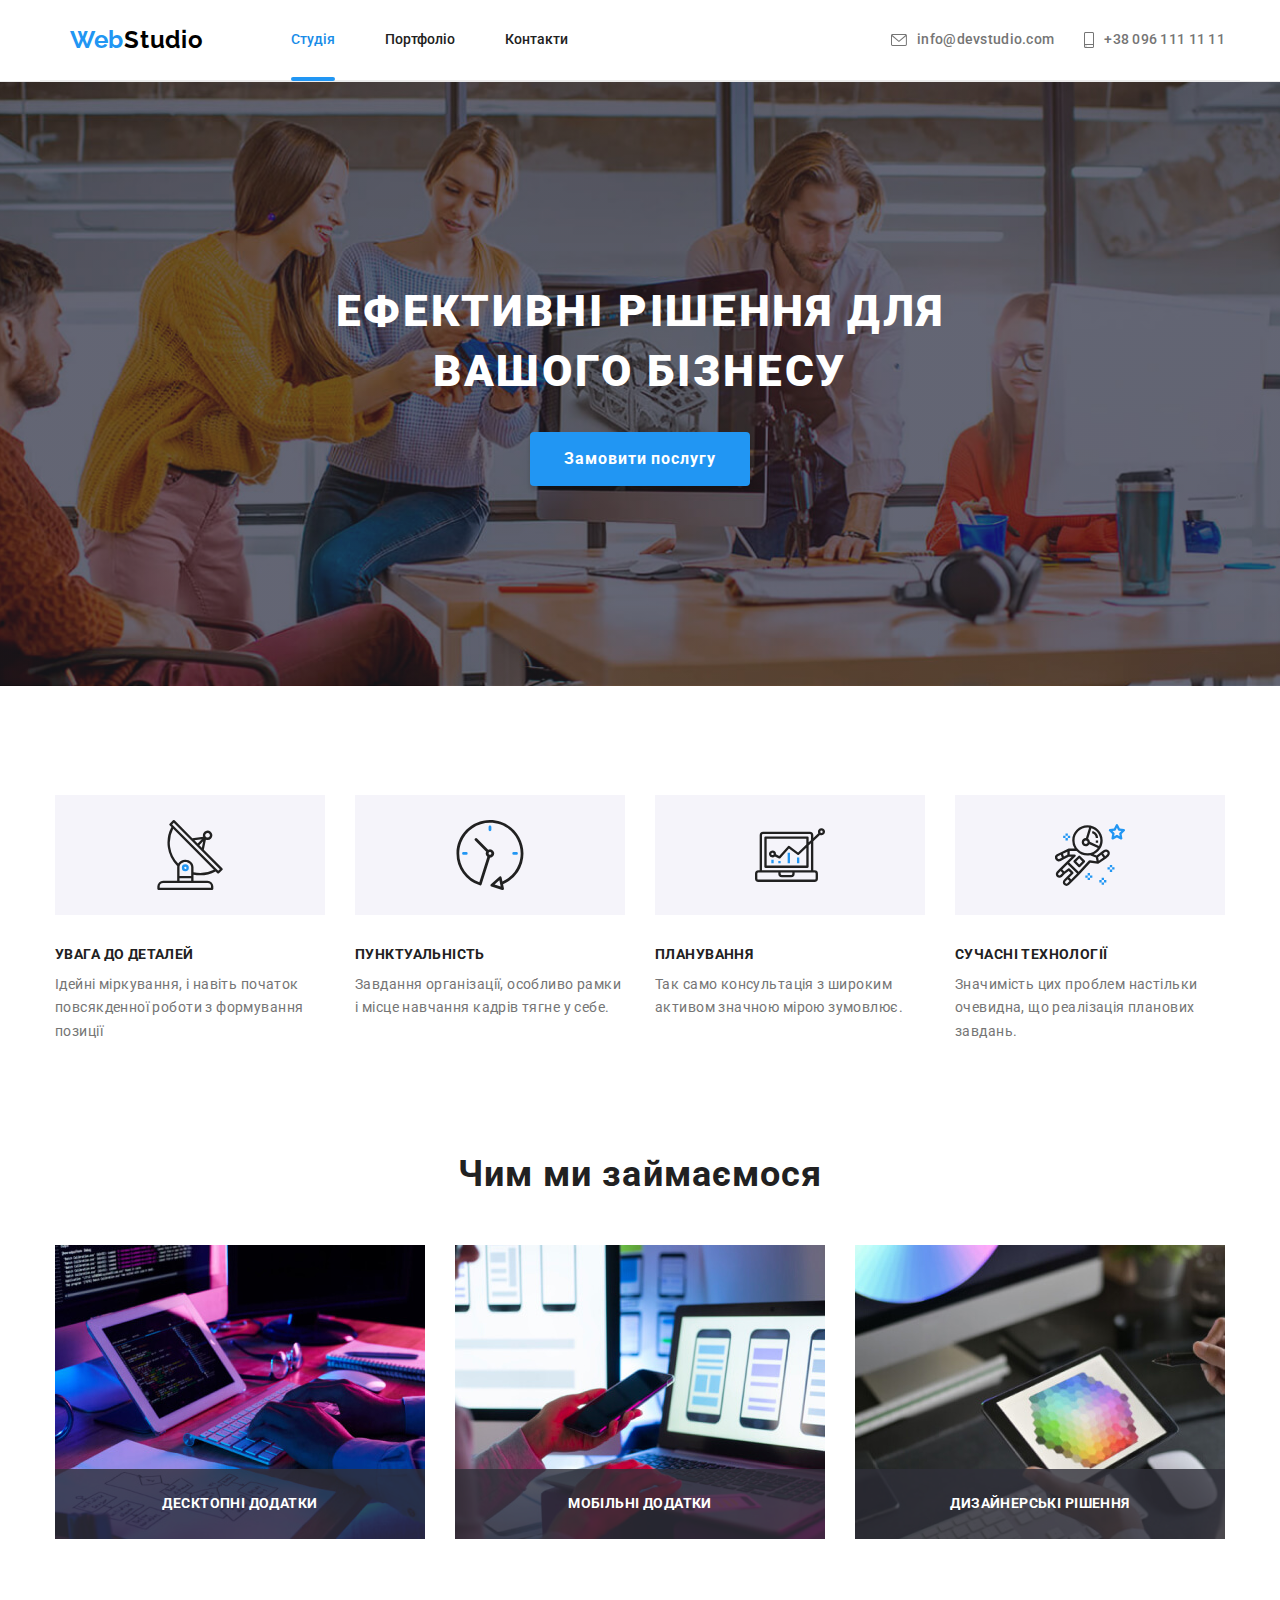
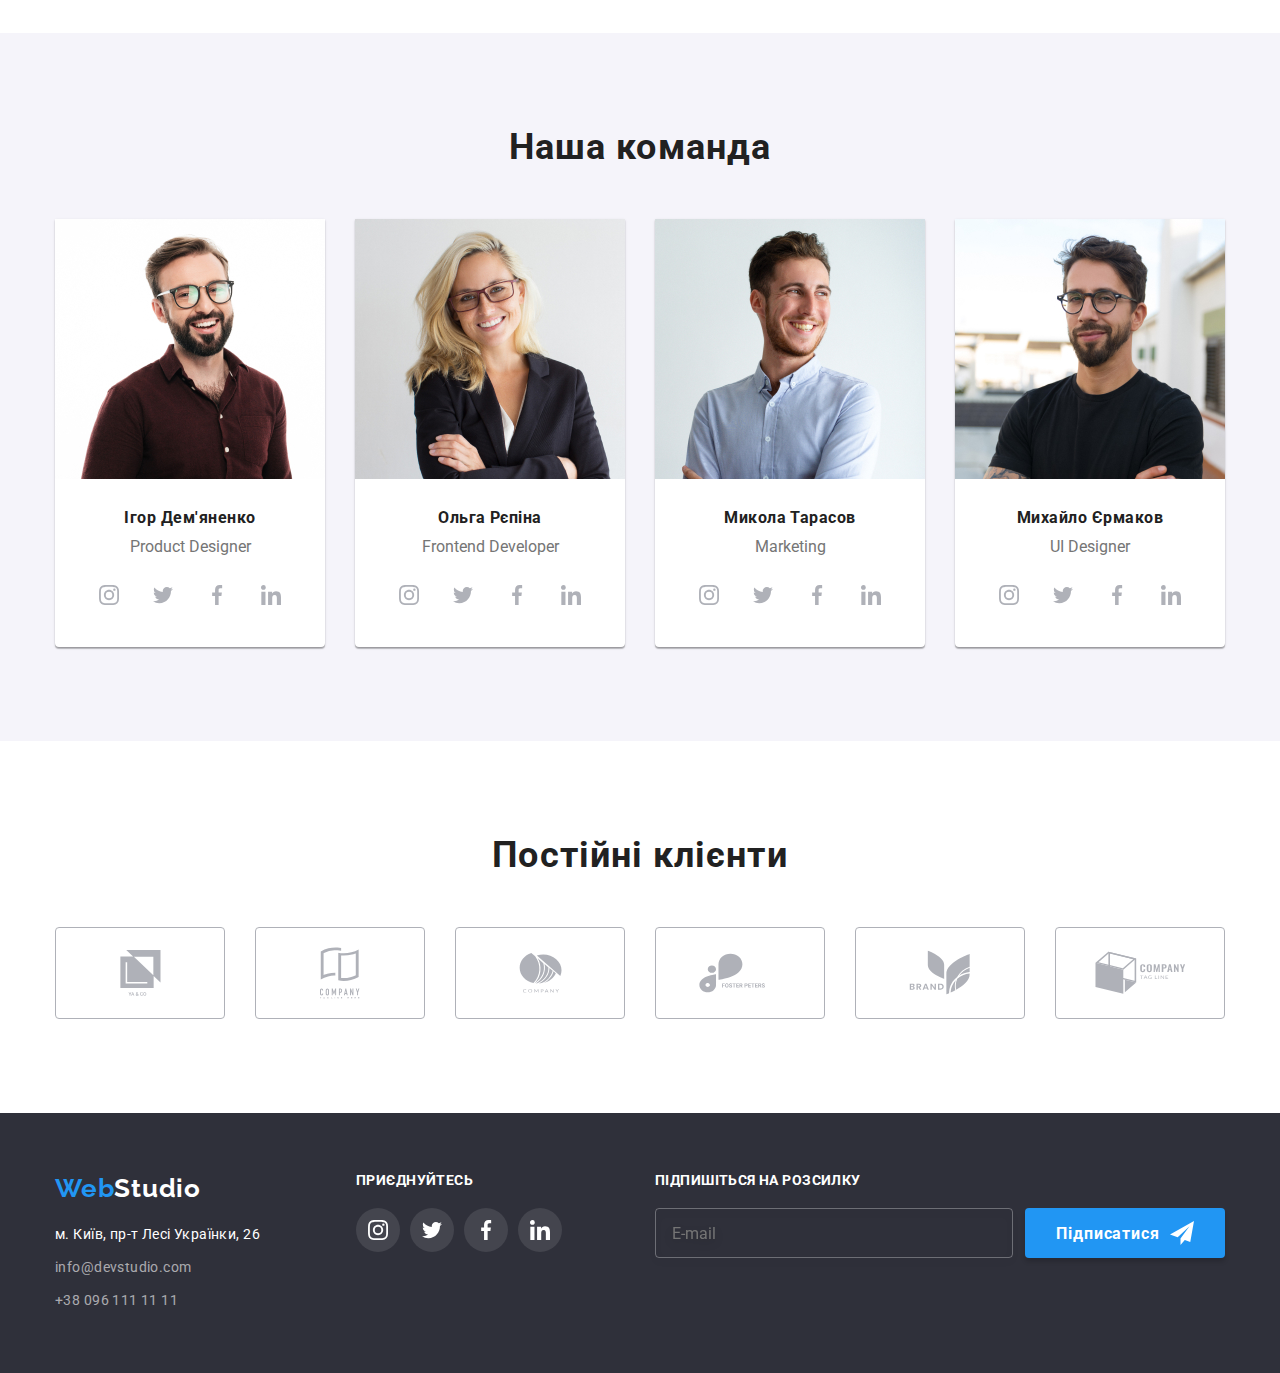
==== commit aa20f4f8: "a" ====
--- a/index.html
+++ b/index.html
@@ -30,28 +30,26 @@
                     <li class="header_nav-item">
                         <a class="header_nav-link" href="#">Контакти</a>
                     </li>
-                </ul>   
-                <ul class="contacts">
-                    <li class="contacts_item">
-                        <a href="mailto:info@devstudio.com" class="contacts_email-svg contacts_link">
-                            <svg class="contacts_svg-mail" width="16" height="12">
-                                <use href="./img/sprite.svg#icon-mail"></use>
-                            </svg>
-                            info@devstudio.com
-                        </a>
-                    </li>
-                    <li class="contacts_item">
-                        <a href="tel:+380961111111" class="contacts_tel-svg contacts_link" >
-                            <svg class="contacts_svg-tel"  width="10" height="16">
-                                <use href="./img/sprite.svg#icon-smartphone"></use>
-                            </svg>
-                            +38 096 111 11 11
-                        </a>
-                    </li>
-                </ul>         
+                </ul> 
             </nav>
-            
-            
+            <ul class="contacts">
+                <li class="contacts_item">
+                    <a href="mailto:info@devstudio.com" class="contacts_email-svg contacts_link">
+                        <svg class="contacts_svg-mail" width="16" height="12">
+                            <use href="./img/sprite.svg#icon-mail"></use>
+                        </svg>
+                        info@devstudio.com
+                    </a>
+                </li>
+                <li class="contacts_item">
+                    <a href="tel:+380961111111" class="contacts_tel-svg contacts_link" >
+                        <svg class="contacts_svg-tel"  width="10" height="16">
+                            <use href="./img/sprite.svg#icon-smartphone"></use>
+                        </svg>
+                        +38 096 111 11 11
+                    </a>
+                </li>
+            </ul>         
             <div class="mobile js-menu-container is-open" id="mobile-menu">
                 <button class="mobile_button js-close-menu">
                     <svg width="40" height="40">
@@ -156,7 +154,7 @@
             </div>
         </section>
         <section class="section section_bussines">
-            <div class="bussines_container container">
+            <div class="bussines_container">
                 <h2 class="visually-hidden">Особливості WebStudio</h2>
                 <ul class="bussines">
                     <li class="bussines_list">
--- a/css/main.min.css
+++ b/css/main.min.css
@@ -1 +1 @@
-/*! modern-normalize v1.1.0 | MIT License | https://github.com/sindresorhus/modern-normalize */*,::before,::after{-webkit-box-sizing:border-box;box-sizing:border-box}html{line-height:1.15;-webkit-text-size-adjust:100%;-moz-tab-size:4;-o-tab-size:4;tab-size:4}body{margin:0;font-family:system-ui,-apple-system,"Segoe UI",Roboto,Helvetica,Arial,sans-serif,"Apple Color Emoji","Segoe UI Emoji"}hr{height:0;color:inherit}abbr[title]{-webkit-text-decoration:underline dotted;text-decoration:underline dotted}b,strong{font-weight:bolder}code,kbd,samp,pre{font-family:ui-monospace,SFMono-Regular,Consolas,"Liberation Mono",Menlo,monospace;font-size:1em}small{font-size:80%}sub,sup{font-size:75%;line-height:0;position:relative;vertical-align:baseline}sub{bottom:-0.25em}sup{top:-0.5em}table{text-indent:0;border-color:inherit}button,input,optgroup,select,textarea{font-family:inherit;font-size:100%;line-height:1.15;margin:0}button,select{text-transform:none}button,[type=button],[type=reset],[type=submit]{-webkit-appearance:button}::-moz-focus-inner{border-style:none;padding:0}:-moz-focusring{outline:1px dotted ButtonText}:-moz-ui-invalid{box-shadow:none}legend{padding:0}progress{vertical-align:baseline}::-webkit-inner-spin-button,::-webkit-outer-spin-button{height:auto}[type=search]{-webkit-appearance:textfield;outline-offset:-2px}::-webkit-search-decoration{-webkit-appearance:none}::-webkit-file-upload-button{-webkit-appearance:button;font:inherit}summary{display:list-item}body{font-family:"Roboto",sans-serif;color:#212121;background-color:#fff}*{-webkit-box-sizing:border-box;box-sizing:border-box}h1,h2,h3,h4,h5,h6,p{margin:0;padding:0}a{text-decoration:none}ul,ol{margin:0;padding:0;list-style:none}.container{width:100%;padding-left:15px;padding-right:15px;margin:0 auto}.section{padding-top:94px;padding-bottom:94px}.img{display:block;width:100%;height:auto}.picture{display:block;width:100%;height:auto}.header{border-bottom:1px solid #ececec}.visually-hidden{position:absolute;width:1px;height:1px;margin:-1px;border:0;padding:0;white-space:nowrap;-webkit-clip-path:inset(100%);clip-path:inset(100%);clip:rect(0 0 0 0);overflow:hidden}h2{font-weight:700;font-size:36px;line-height:1.16;letter-spacing:.03em;color:#212121;margin-bottom:50px}.btn{font-family:inherit;color:#fff;background:#2196f3;font-size:16px;border-color:rgba(0,0,0,0);font-weight:500;border-radius:4px;-webkit-box-shadow:0px 4px 4px rgba(0,0,0,.15);box-shadow:0px 4px 4px rgba(0,0,0,.15);padding:10px 32px;text-align:center;letter-spacing:.06em;cursor:pointer;-webkit-transition:background-color 250ms cubic-bezier(0.4, 0, 0.2, 1);transition:background-color 250ms cubic-bezier(0.4, 0, 0.2, 1)}.btn:hover,.btn:focus{background-color:#188ce8}.btn_modal{position:absolute;display:-webkit-box;display:-ms-flexbox;display:flex;-webkit-box-pack:center;-ms-flex-pack:center;justify-content:center;-webkit-box-align:center;-ms-flex-align:center;align-items:center;width:30px;height:30px;top:8px;padding:0;right:8px;border-radius:50%;cursor:pointer;background-color:#fff;border:1px solid rgba(0,0,0,.1)}.btn_modal:hover,.btn_modal:focus{border:1px solid rgba(0,0,0,.1);fill:currentColor}.btn-fly{padding:10px 52px;width:200px;height:50px}.hero_btn{font-family:inherit;color:#fff;background:#2196f3;font-size:16px;border-color:rgba(0,0,0,0);font-weight:500;border-radius:4px;line-height:1.87;-webkit-box-shadow:0px 4px 4px rgba(0,0,0,.15);box-shadow:0px 4px 4px rgba(0,0,0,.15);padding:10px 32px;text-align:center;letter-spacing:.06em;cursor:pointer;-webkit-transition:background-color 250ms cubic-bezier(0.4, 0, 0.2, 1);transition:background-color 250ms cubic-bezier(0.4, 0, 0.2, 1)}.hero_btn:hover,.hero_btn:focus{background-color:#188ce8}.btn-svg{display:-webkit-box;display:-ms-flexbox;display:flex;-webkit-box-align:center;-ms-flex-align:center;align-items:center;padding:10px 28px;-webkit-transition:background-color 250ms cubic-bezier(0.4, 0, 0.2, 1);transition:background-color 250ms cubic-bezier(0.4, 0, 0.2, 1)}.btn-svg:hover,.btn-svg:focus{background-color:#188ce8}.btn-svg .icon-telega{margin-left:10px}.button_btn-menu{font-family:inherit;font-size:16px;font-weight:500;line-height:1.62;padding:6px 22px;color:#212121;background-color:#f5f4fa;border-radius:4px;border-color:rgba(0,0,0,0);cursor:pointer;letter-spacing:.03em;-webkit-transition:background-color 250ms cubic-bezier(0.4, 0, 0.2, 1),color 250ms cubic-bezier(0.4, 0, 0.2, 1),-webkit-box-shadow 250ms cubic-bezier(0.4, 0, 0.2, 1);transition:background-color 250ms cubic-bezier(0.4, 0, 0.2, 1),color 250ms cubic-bezier(0.4, 0, 0.2, 1),-webkit-box-shadow 250ms cubic-bezier(0.4, 0, 0.2, 1);transition:background-color 250ms cubic-bezier(0.4, 0, 0.2, 1),color 250ms cubic-bezier(0.4, 0, 0.2, 1),box-shadow 250ms cubic-bezier(0.4, 0, 0.2, 1);transition:background-color 250ms cubic-bezier(0.4, 0, 0.2, 1),color 250ms cubic-bezier(0.4, 0, 0.2, 1),box-shadow 250ms cubic-bezier(0.4, 0, 0.2, 1),-webkit-box-shadow 250ms cubic-bezier(0.4, 0, 0.2, 1)}.button_btn-menu:hover{background-color:#2196f3;-webkit-box-shadow:0px 3px 1px rgba(0,0,0,.1),0px 1px 2px rgba(0,0,0,.08),0px 2px 2px rgba(0,0,0,.12);box-shadow:0px 3px 1px rgba(0,0,0,.1),0px 1px 2px rgba(0,0,0,.08),0px 2px 2px rgba(0,0,0,.12);color:#fff}.button_btn-menu:focus{background-color:#2196f3;color:#fff}.header-container{max-width:1600px;margin:0 auto;border-bottom:1px solid #ececec}@media screen and (max-width: 320px){.mobile{position:fixed;top:0;left:0;width:100%;height:100vh;padding:48px 40px;-webkit-transform:translateX(100%);transform:translateX(100%);background-color:#fff}}@media screen and (min-width: 320px){.header_wrap-nav{display:-webkit-box;display:-ms-flexbox;display:flex;-webkit-box-pack:justify;-ms-flex-pack:justify;justify-content:space-between;-webkit-box-align:center;-ms-flex-align:center;align-items:center;margin:0 auto;padding-left:15px;padding-right:15px}.header_logo{font-family:"Raleway",sans-serif;color:var(--logo-main-color);font-size:26px;font-weight:700;line-height:1.19;letter-spacing:.03em;text-decoration:none}.header_logo-color{color:#2196f3}.header_nav{display:none}.header_button{display:-webkit-inline-box;display:-ms-inline-flexbox;display:inline-flex;padding:0;border:none;background-color:rgba(0,0,0,0)}.contacts{display:none}.contacts_link{display:-webkit-box;display:-ms-flexbox;display:flex;text-decoration:none;font-weight:500;font-size:14px;line-height:1.33;color:#757575;-webkit-transition:color 250ms cubic-bezier(0.4, 0, 0.2, 1);transition:color 250ms cubic-bezier(0.4, 0, 0.2, 1);-webkit-box-align:center;-ms-flex-align:center;align-items:center}.contacts_svg-mail,.contacts_svg-tel{margin-right:10px}.mobile{position:fixed;top:0;left:0;width:100%;height:100vh;padding:48px 40px;-webkit-transform:translateX(100%);transform:translateX(100%);background-color:#fff}.mobile_button{position:absolute;top:10px;right:15px;display:-webkit-inline-box;display:-ms-inline-flexbox;display:inline-flex;padding:0;border:none;background-color:rgba(0,0,0,0)}.mobile.is-open{-webkit-transform:translateX(0%);transform:translateX(0%);-webkit-transition:250ms cubic-bezier(0.4, 0, 0.2, 1);transition:250ms cubic-bezier(0.4, 0, 0.2, 1)}.mobile_header{padding-left:0;margin:0 auto;list-style:none;margin-bottom:302px}.mobile_link{position:relative;display:block;padding:0;text-decoration:none;font-weight:500;font-size:40px;line-height:1.17;letter-spacing:.02em;color:#212121;-webkit-transition:250ms cubic-bezier(0.4, 0, 0.2, 1);transition:250ms cubic-bezier(0.4, 0, 0.2, 1)}.mobile_link:hover{color:#2196f3}.mobile_link.current{color:#188ce8}.mobile_item:not(:last-child){margin-bottom:32px}.mobile_contacts{padding-left:0;margin:0 auto;list-style:none;margin-bottom:64px}.mobile_contacts-item:not(:last-child){margin-bottom:32px}.mobile_contacts-tel{text-decoration:none;font-weight:500;font-size:34px;line-height:1.17;-webkit-transition:color 250ms cubic-bezier(0.4, 0, 0.2, 1);transition:color 250ms cubic-bezier(0.4, 0, 0.2, 1);color:#2196f3}.mobile_contacts-mail{text-decoration:none;font-weight:500;font-size:24px;line-height:1.16;color:#757575;-webkit-transition:color 250ms cubic-bezier(0.4, 0, 0.2, 1);transition:color 250ms cubic-bezier(0.4, 0, 0.2, 1)}.mobile_contacts-icon{display:none}.social{display:-webkit-box;display:-ms-flexbox;display:flex;padding-left:0;margin:0 auto;list-style:none}.social__item:not(:last-child){padding-right:10px;border-right:1px solid rgba(33,33,33,.2)}.social__item:not(:first-child){padding-left:10px}.social__link{font-weight:500;font-size:18px;line-height:1.22;letter-spacing:.02em;color:#2196f3}}@media screen and (min-width: 768px){.header_wrap-nav{display:-webkit-box;display:-ms-flexbox;display:flex;-webkit-box-pack:center;-ms-flex-pack:center;justify-content:center;-webkit-box-align:center;-ms-flex-align:center;align-items:center;width:768px}.mobile{display:none}.header_button{display:none}.header_logo{text-decoration:none;font-family:Raleway,sans-serif;font-weight:700;font-size:24px;line-height:1.16;letter-spacing:.03;color:#000}.header_logo-color{color:#2196f3}.header_nav-link.current{color:#188ce8}.current::after{display:block;position:absolute;content:"";width:100%;height:4px;background:#2196f3;border-radius:2px;bottom:-1px}.header_nav{display:-webkit-box;display:-ms-flexbox;display:flex;margin-left:87px;margin-top:0;margin-bottom:0;padding-left:0;list-style:none}.nav-item.current{color:#188ce8}.header_nav-item:not(:last-child){margin-right:50px}.header_nav-link{position:relative;display:block;padding:32px 0;text-decoration:none;font-weight:500;font-size:14px;line-height:1.33;color:#212121;-webkit-transition:color 250ms cubic-bezier(0.4, 0, 0.2, 1);transition:color 250ms cubic-bezier(0.4, 0, 0.2, 1)}.header_nav-link:hover{color:#2196f3}.mobile_link.current{color:#188ce8}.mobile_link.current::after{content:"";position:absolute;display:block;left:0;bottom:0;width:100%;height:4px;border-radius:2px;background-color:#2196f3}.contacts{display:block;margin:0;margin-left:auto;padding:0;list-style:none}.contacts_link{display:-webkit-box;display:-ms-flexbox;display:flex;-webkit-box-align:center;-ms-flex-align:center;align-items:center;text-decoration:none;font-weight:500;font-size:14px;line-height:1.33;color:#757575;-webkit-transition:color 250ms cubic-bezier(0.4, 0, 0.2, 1);transition:color 250ms cubic-bezier(0.4, 0, 0.2, 1)}.contacts_svg-tel{width:10px;height:14px}.contacts_svg-mail{width:14px;height:10px}.mobile_contacts-icon{margin-right:10px;fill:#757575}.contacts_link:hover svg use,.contacts_link:focus svg use{fill:#2196f3;-webkit-transition:250ms cubic-bezier(0.4, 0, 0.2, 1);transition:250ms cubic-bezier(0.4, 0, 0.2, 1)}.contacts_link:hover,.contacts_link:focus{color:#2196f3}}@media screen and (min-width: 768px)and (max-width: 1199px){.contacts_item{margin-bottom:10px}}@media screen and (min-width: 1200px){.container{width:1200px}.contacts{display:-webkit-box;display:-ms-flexbox;display:flex;margin-left:auto}.contacts_link{display:-webkit-box;display:-ms-flexbox;display:flex;-webkit-box-align:center;-ms-flex-align:center;align-items:center;padding-bottom:32px;margin-right:30px;padding-top:32px}.contacts_svg-mail{width:16px;height:12px;margin-right:10px;fill:currentColor}.contacts_svg-tel{margin-right:10px;width:10px;height:16px;fill:currentColor}.contacts_email-svg,.contacts_tel-svg{font-size:14px;line-height:1.14;letter-spacing:.02em;color:#757575;padding-top:32px;-webkit-transition:color 250ms cubic-bezier(0.4, 0, 0.2, 1);transition:color 250ms cubic-bezier(0.4, 0, 0.2, 1);font-weight:500}.contacts_tel-svg:hover,.contacts_email-svg:hover,.contacts_tel-svg:focus,.contacts_email-svg:focus{color:#2196f3}.header_wrap-nav{display:-webkit-box;display:-ms-flexbox;display:flex;-webkit-box-align:center;-ms-flex-align:center;align-items:center;width:auto}.header_nav-link.current{color:#188ce8}.current::after{position:absolute;display:block;content:"";width:100%;height:4px;background:#2196f3;border-radius:2px;bottom:-1px}}.hero{background-image:-webkit-gradient(linear, left top, right top, from(rgba(47, 48, 58, 0.4)), to(rgba(47, 48, 58, 0.4))),url(../img/bg-mobile.jpg);background-image:linear-gradient(to right, rgba(47, 48, 58, 0.4), rgba(47, 48, 58, 0.4)),url(../img/bg-mobile.jpg);margin:0 auto;margin-left:auto;margin-right:auto;background-size:cover;background-repeat:no-repeat;background-position:center}@media(min-device-pixel-ratio: 2),(-webkit-min-device-pixel-ratio: 2),(min-resolution: 192dpi),(min-resolution: 2dppx){.hero{background-image:-webkit-gradient(linear, left top, right top, from(rgba(47, 48, 58, 0.4)), to(rgba(47, 48, 58, 0.4))),url(../img/bg-mobile2x.jpg);background-image:linear-gradient(to right, rgba(47, 48, 58, 0.4), rgba(47, 48, 58, 0.4)),url(../img/bg-mobile2x.jpg)}}@media screen and (min-width: 768px){.hero{background-image:-webkit-gradient(linear, left top, right top, from(rgba(47, 48, 58, 0.4)), to(rgba(47, 48, 58, 0.4))),url(../img/bg-table.jpg);background-image:linear-gradient(to right, rgba(47, 48, 58, 0.4), rgba(47, 48, 58, 0.4)),url(../img/bg-table.jpg)}}@media screen and (min-width: 768px)and (min-device-pixel-ratio: 2),screen and (min-width: 768px)and (-webkit-min-device-pixel-ratio: 2),screen and (min-width: 768px)and (min-resolution: 192dpi),screen and (min-width: 768px)and (min-resolution: 2dppx){.hero{background-image:-webkit-gradient(linear, left top, right top, from(rgba(47, 48, 58, 0.4)), to(rgba(47, 48, 58, 0.4))),url(../img/bg-table2x.jpg);background-image:linear-gradient(to right, rgba(47, 48, 58, 0.4), rgba(47, 48, 58, 0.4)),url(../img/bg-table2x.jpg)}}@media screen and (min-width: 1200px){.hero{background-image:-webkit-gradient(linear, left top, right top, from(rgba(47, 48, 58, 0.4)), to(rgba(47, 48, 58, 0.4))),url(../img/bg-img.jpg);background-image:linear-gradient(to right, rgba(47, 48, 58, 0.4), rgba(47, 48, 58, 0.4)),url(../img/bg-img.jpg)}}@media screen and (min-width: 1200px)and (min-device-pixel-ratio: 2),screen and (min-width: 1200px)and (-webkit-min-device-pixel-ratio: 2),screen and (min-width: 1200px)and (min-resolution: 192dpi),screen and (min-width: 1200px)and (min-resolution: 2dppx){.hero{background-image:-webkit-gradient(linear, left top, right top, from(rgba(47, 48, 58, 0.4)), to(rgba(47, 48, 58, 0.4))),url(../img/bg-img2x.jpg);background-image:linear-gradient(to right, rgba(47, 48, 58, 0.4), rgba(47, 48, 58, 0.4)),url(../img/bg-img2x.jpg)}}@media screen and (min-width: 320px){.hero{text-align:center;padding-top:118px;padding-bottom:118px;max-width:1600px;margin:0 auto;margin-left:auto;margin-right:auto}.hero_title{margin:0 auto;margin-bottom:30px;width:450px;font-weight:900;font-size:26px;line-height:1.61;letter-spacing:.06em;text-transform:uppercase;text-align:center;color:#fff}.hero_btn{font-weight:700}.backdrop{position:fixed;top:0;left:0;background:rgba(0,0,0,.2);width:100%;height:100%;-webkit-transition:opacity 250ms cubic-bezier(0.4, 0, 0.2, 1),visibility 250ms cubic-bezier(0.4, 0, 0.2, 1);transition:opacity 250ms cubic-bezier(0.4, 0, 0.2, 1),visibility 250ms cubic-bezier(0.4, 0, 0.2, 1)}.backdrop.is-hidden{opacity:0;pointer-events:none;visibility:hidden}.modal{position:relative;background:#fff;-webkit-box-shadow:0px 1px 3px rgba(0,0,0,.12),0px 1px 1px rgba(0,0,0,.14),0px 2px 1px rgba(0,0,0,.2);box-shadow:0px 1px 3px rgba(0,0,0,.12),0px 1px 1px rgba(0,0,0,.14),0px 2px 1px rgba(0,0,0,.2);border-radius:4px;width:450px;height:609px;top:50%;left:50%;padding:40px;-webkit-transform:translate(-50%, -50%);transform:translate(-50%, -50%);-webkit-transition:-webkit-transform 250ms cubic-bezier(0.4, 0, 0.2, 1);transition:-webkit-transform 250ms cubic-bezier(0.4, 0, 0.2, 1);transition:transform 250ms cubic-bezier(0.4, 0, 0.2, 1);transition:transform 250ms cubic-bezier(0.4, 0, 0.2, 1), -webkit-transform 250ms cubic-bezier(0.4, 0, 0.2, 1)}.modal_svg{color:#2196f3;width:18px;height:18px}.form-hero{width:370px;margin-left:auto;margin-right:auto}.form_hero-title{width:370px;margin-bottom:30px;font-weight:700;line-height:1.15;letter-spacing:.03em;font-size:20px;width:448px}.form_field{position:relative;display:-webkit-box;display:-ms-flexbox;display:flex;-webkit-box-orient:vertical;-webkit-box-direction:normal;-ms-flex-direction:column;flex-direction:column;margin-bottom:10px}.form_field:focus-within>input{border:1px solid #2196f3;border-radius:4px}.form_field:focus-within>.form_field-svg{fill:currentColor}.form_field textarea{resize:none;border:1px solid rgba(33,33,33,.2);border-radius:4px;padding:12px 16px;outline:none;-webkit-transition:border 250ms cubic-bezier(0.4, 0, 0.2, 1),border-radius 250ms cubic-bezier(0.4, 0, 0.2, 1);transition:border 250ms cubic-bezier(0.4, 0, 0.2, 1),border-radius 250ms cubic-bezier(0.4, 0, 0.2, 1)}.form_field textarea:focus{border:1px solid #2196f3;border-radius:4px}.form_field textarea::-webkit-input-placeholder{font-weight:400;line-height:14px;letter-spacing:.01em;color:rgba(117,117,117,.5);font-size:12px}.form_field textarea::-moz-placeholder{font-weight:400;line-height:14px;letter-spacing:.01em;color:rgba(117,117,117,.5);font-size:12px}.form_field textarea:-ms-input-placeholder{font-weight:400;line-height:14px;letter-spacing:.01em;color:rgba(117,117,117,.5);font-size:12px}.form_field textarea::-ms-input-placeholder{font-weight:400;line-height:14px;letter-spacing:.01em;color:rgba(117,117,117,.5);font-size:12px}.form_field textarea::placeholder{font-weight:400;line-height:14px;letter-spacing:.01em;color:rgba(117,117,117,.5);font-size:12px}.form_field-input{width:100%;margin:0;padding-left:42px}.form_field-svg{position:absolute;top:50%;left:12px;color:#2196f3;display:inline-block}.form_field label{text-align:left;font-weight:400;line-height:1.16;letter-spacing:.01em;font-size:12px;color:#757575;margin-bottom:4px}.form_field input{border:1px solid rgba(33,33,33,.2);border-radius:4px;height:40px;margin:0;outline:none;-webkit-transition:border 250ms cubic-bezier(0.4, 0, 0.2, 1),border-radius 250ms cubic-bezier(0.4, 0, 0.2, 1);transition:border 250ms cubic-bezier(0.4, 0, 0.2, 1),border-radius 250ms cubic-bezier(0.4, 0, 0.2, 1)}.form_checkbox{margin-bottom:30px}.form_checkbox-label{position:relative;display:-webkit-box;display:-ms-flexbox;display:flex;-webkit-box-align:center;-ms-flex-align:center;align-items:center;-webkit-box-pack:center;-ms-flex-pack:center;justify-content:center;font-weight:400;line-height:1.71;letter-spacing:.03em;color:#757575;font-size:12px}.form_checkbox-input{position:absolute;width:1px;height:1px;margin:-1px;border:0;padding:0;clip:rect(0 0 0 0);overflow:hidden}.form_checkbox-input:checked+.form_checkbox-icon{border-color:rgba(0,0,0,0);background-image:url(/img/icon-check.svg);background-size:contain;background-origin:border-box;fill:var(--container-bg-color);background-color:#2196f3;border-color:#2196f3}.form_checkbox-icon{display:inline-block;width:16px;height:15px;border:2px solid #212121;border-radius:4px;margin-right:7px;-webkit-transition:fill 250ms cubic-bezier(0.4, 0, 0.2, 1),border-color 250ms cubic-bezier(0.4, 0, 0.2, 1),background-coloк 250ms cubic-bezier(0.4, 0, 0.2, 1);transition:fill 250ms cubic-bezier(0.4, 0, 0.2, 1),border-color 250ms cubic-bezier(0.4, 0, 0.2, 1),background-coloк 250ms cubic-bezier(0.4, 0, 0.2, 1)}.form_checkbox-policy{font-size:14px;line-height:24px;letter-spacing:.03em;color:#2196f3;margin-left:5px;text-underline-offset:.3em;text-decoration:underline}.form_text{height:120px;margin-bottom:20px}}@media screen and (min-width: 768px){.hero{text-align:center;padding-top:118px;padding-bottom:118px;max-width:1600px;margin:0 auto;margin-left:auto;margin-right:auto}}@media screen and (min-width: 1200px){.hero{text-align:center;padding-top:200px;padding-bottom:200px;max-width:1600px;margin:0 auto;margin-left:auto;margin-right:auto}.hero_title{text-transform:uppercase;font-size:44px;line-height:1.36;color:#fff;letter-spacing:.06em;margin-top:0;width:696px;margin-top:200px;margin:0 auto 30px auto;font-weight:900}.backdrop{position:fixed;top:0;left:0;background:rgba(0,0,0,.2);width:100%;height:100%;-webkit-transition:opacity 250ms cubic-bezier(0.4, 0, 0.2, 1),visibility 250ms cubic-bezier(0.4, 0, 0.2, 1);transition:opacity 250ms cubic-bezier(0.4, 0, 0.2, 1),visibility 250ms cubic-bezier(0.4, 0, 0.2, 1)}.backdrop.is-hidden{opacity:0;pointer-events:none;visibility:hidden}.modal{position:relative;background:#fff;-webkit-box-shadow:0px 1px 3px rgba(0,0,0,.12),0px 1px 1px rgba(0,0,0,.14),0px 2px 1px rgba(0,0,0,.2);box-shadow:0px 1px 3px rgba(0,0,0,.12),0px 1px 1px rgba(0,0,0,.14),0px 2px 1px rgba(0,0,0,.2);border-radius:4px;width:450px;height:609px;top:50%;left:50%;padding:40px;-webkit-transform:translate(-50%, -50%);transform:translate(-50%, -50%);-webkit-transition:-webkit-transform 250ms cubic-bezier(0.4, 0, 0.2, 1);transition:-webkit-transform 250ms cubic-bezier(0.4, 0, 0.2, 1);transition:transform 250ms cubic-bezier(0.4, 0, 0.2, 1);transition:transform 250ms cubic-bezier(0.4, 0, 0.2, 1), -webkit-transform 250ms cubic-bezier(0.4, 0, 0.2, 1)}.modal_svg{color:#2196f3;width:18px;height:18px}}@media screen and (min-width: 320px){.section_bussines{padding:60px 0}.bussines_container{margin:0 auto;padding-left:15px;padding-right:15px;width:480px}.bussines{display:-webkit-box;display:-ms-flexbox;display:flex;-ms-flex-wrap:wrap;flex-wrap:wrap;-webkit-box-orient:horizontal;-webkit-box-direction:normal;-ms-flex-direction:row;flex-direction:row;padding-left:0}.bussines_list:not(:last-child){margin-bottom:30px}.bussines_list-link{display:-webkit-box;display:-ms-flexbox;display:flex;-webkit-box-pack:center;-ms-flex-pack:center;justify-content:center;-webkit-box-align:center;-ms-flex-align:center;align-items:center;height:120px;background-color:#f5f4fa;margin-bottom:30px}.bussines_important{text-align:center;font-weight:700;font-size:14px;text-transform:uppercase;letter-spacing:.03em;line-height:1.14;margin-bottom:10px}.bussines_text{font-size:14px;color:#757575;letter-spacing:.03em;line-height:1.71}.antena-svg{width:70px;height:70px}.clock-svg{width:70px;height:70px}.comp-svg{width:70px;height:70px}.stronaut-svg{width:70px;height:70px}}@media screen and (min-width: 768px){.section_bussines{padding:60px 0}.bussines_container{width:768px;margin:0 auto;padding-left:15px;padding-right:15px}.bussines{display:-webkit-box;display:-ms-flexbox;display:flex;-ms-flex-wrap:wrap;flex-wrap:wrap;-webkit-box-orient:horizontal;-webkit-box-direction:normal;-ms-flex-direction:row;flex-direction:row;-webkit-box-pack:center;-ms-flex-pack:center;justify-content:center;padding-left:0;list-style:none}.bussines_list{width:calc((100% - 60px)/2);margin:15px}.bussines_list:not(:last-child){margin-bottom:15px}.bussines_list-link{display:-webkit-box;display:-ms-flexbox;display:flex;-webkit-box-pack:center;-ms-flex-pack:center;justify-content:center;-webkit-box-align:center;-ms-flex-align:center;align-items:center;width:100%;height:120px;background-color:#f5f4fa;margin-bottom:30px}.bussines_important{display:inline-block;font-weight:700;font-size:14px;text-transform:uppercase;letter-spacing:.03em;line-height:1.14;margin-bottom:10px}.bussines_text{width:354px;font-size:14px;color:#757575;letter-spacing:.03em;line-height:1.71}.antena-svg{width:70px;height:70px}.clock-svg{width:70px;height:70px}.comp-svg{width:70px;height:70px}.stronaut-svg{width:70px;height:70px}}@media screen and (min-width: 1200px){.section_bussines{padding-top:94px;padding-bottom:94px}.bussines{display:-webkit-box;display:-ms-flexbox;display:flex;-webkit-box-orient:horizontal;-webkit-box-direction:normal;-ms-flex-direction:row;flex-direction:row;-ms-flex-wrap:nowrap;flex-wrap:nowrap}.bussines_list-link{width:270px}.bussines_text{width:270px;height:72px;font-weight:400;line-height:1.71;letter-spacing:.03em;color:#757575;font-size:14px}}@media screen and (min-width: 320px){.section_nazv{display:none}}@media screen and (min-width: 768px){.section_nazv{display:none}}@media screen and (min-width: 1200px){.section_nazv{display:block;padding-top:0}.section_nazv-title{font-weight:700;font-size:36px;line-height:1.16;letter-spacing:.03em;color:#212121;text-align:center;margin-bottom:50px}.section_nazv-img{position:relative;display:-webkit-box;display:-ms-flexbox;display:flex;gap:30px}.section_nazv-img-link{display:block;max-width:100%}.section_nazv-thumb{position:relative;overflow:hidden}.section_nazv-text{position:absolute;display:-webkit-box;display:-ms-flexbox;display:flex;-webkit-box-pack:center;-ms-flex-pack:center;justify-content:center;-webkit-box-align:center;-ms-flex-align:center;align-items:center;color:#fff;width:100%;height:70px;font-weight:700;font-size:14px;letter-spacing:.03em;line-height:1.14;text-transform:uppercase;bottom:0;background-color:rgba(47,48,58,.8)}}.button-flex{display:-webkit-box;display:-ms-flexbox;display:flex;-webkit-box-pack:center;-ms-flex-pack:center;justify-content:center;margin-bottom:50px}.button_flex-menu:not(:last-child){margin-right:8px}.button_cards-img{display:-webkit-box;display:-ms-flexbox;display:flex;-ms-flex-wrap:wrap;flex-wrap:wrap;gap:30px}.button_cards-link{-webkit-transition:-webkit-box-shadow 250ms cubic-bezier(0.4, 0, 0.2, 1);transition:-webkit-box-shadow 250ms cubic-bezier(0.4, 0, 0.2, 1);transition:box-shadow 250ms cubic-bezier(0.4, 0, 0.2, 1);transition:box-shadow 250ms cubic-bezier(0.4, 0, 0.2, 1), -webkit-box-shadow 250ms cubic-bezier(0.4, 0, 0.2, 1);display:block}.button_cards-link:hover,.button_cards-link:focus{-webkit-box-shadow:0px 1px 1px rgba(0,0,0,.12),0px 4px 4px rgba(0,0,0,.06),1px 4px 6px rgba(0,0,0,.16);box-shadow:0px 1px 1px rgba(0,0,0,.12),0px 4px 4px rgba(0,0,0,.06),1px 4px 6px rgba(0,0,0,.16)}.button_img-hover{position:relative;overflow:hidden}.button_img-block{display:block}.button_img-text{position:absolute;display:-webkit-box;display:-ms-flexbox;display:flex;-webkit-box-pack:center;-ms-flex-pack:center;justify-content:center;-webkit-box-align:center;-ms-flex-align:center;align-items:center;padding:63px 24px;width:100%;top:1px;-webkit-transform:translateY(100%);transform:translateY(100%);height:100%;font-size:18px;line-height:1.55;color:#fff;background-color:rgba(33,150,243,.9);-webkit-transition:-webkit-transform 250ms cubic-bezier(0.4, 0, 0.2, 1);transition:-webkit-transform 250ms cubic-bezier(0.4, 0, 0.2, 1);transition:transform 250ms cubic-bezier(0.4, 0, 0.2, 1);transition:transform 250ms cubic-bezier(0.4, 0, 0.2, 1), -webkit-transform 250ms cubic-bezier(0.4, 0, 0.2, 1)}.button_border{border:1px solid #eee;padding:20px 24px;border-top:none}.button_project{font-weight:700;font-size:18px;line-height:2;letter-spacing:.04em;color:#212121;margin-bottom:4px;margin-top:0}.button_stylep{font-size:16px;line-height:1.87;letter-spacing:.03em;color:#757575;margin-top:0}.button_link:hover .button_img-text,.button_link:focus .button_img-text{-webkit-transition:-webkit-transform 1000ms cubic-bezier(0.4, 0, 0.2, 1);transition:-webkit-transform 1000ms cubic-bezier(0.4, 0, 0.2, 1);transition:transform 1000ms cubic-bezier(0.4, 0, 0.2, 1);transition:transform 1000ms cubic-bezier(0.4, 0, 0.2, 1), -webkit-transform 1000ms cubic-bezier(0.4, 0, 0.2, 1);-webkit-transform:translateY(0);transform:translateY(0);opacity:1}@media screen and (min-width: 320px){.partner{background-color:#f5f4fa;text-align:center;padding:60px 0}.partner_container{width:480px;margin:0 auto;padding-left:15px;padding-right:15px}.partner_color{margin:0 auto;padding-left:0}.partner_bg-licolor{-webkit-box-shadow:0px 1px 3px rgba(0,0,0,.12),0px 1px 1px rgba(0,0,0,.14),0px 2px 1px rgba(0,0,0,.2);box-shadow:0px 1px 3px rgba(0,0,0,.12),0px 1px 1px rgba(0,0,0,.14),0px 2px 1px rgba(0,0,0,.2);border-radius:0px 0px 4px 4px;background:#fff;margin-bottom:30px;width:450px}.partner_bg-licolor img{display:block;width:100%;height:auto}.partner_fio{padding:30px 30px}.partner_lastname{font-size:16px;line-height:1.18;letter-spacing:.03em;margin-bottom:10px}.partner_work{font-size:16px;color:#757575;line-height:1.18;margin-bottom:16px}.partner_soc-link{display:-webkit-box;display:-ms-flexbox;display:flex;-webkit-box-pack:center;-ms-flex-pack:center;justify-content:center;-webkit-box-align:center;-ms-flex-align:center;align-items:center}.partner_link-a{width:44px;height:44px;display:-webkit-box;display:-ms-flexbox;display:flex;border-radius:50%;-webkit-box-align:center;-ms-flex-align:center;align-items:center;-webkit-box-pack:center;-ms-flex-pack:center;justify-content:center;color:#afb1b8;-webkit-transition:background-color 250ms cubic-bezier(0.4, 0, 0.2, 1),color 250ms cubic-bezier(0.4, 0, 0.2, 1);transition:background-color 250ms cubic-bezier(0.4, 0, 0.2, 1),color 250ms cubic-bezier(0.4, 0, 0.2, 1)}.partner_link-a:hover{background-color:#2196f3;color:#fff}.partner_link-a:focus{background-color:#2196f3}.partner_link-a:focus svg{color:#fff}.partner_link-svg{fill:currentColor}.nazv{font-size:28px;margin-left:0;text-align:center}}@media screen and (min-width: 768px){.partner{background-color:#f5f4fa;text-align:center}.partner_container{width:768px}.partner_color{display:-webkit-box;display:-ms-flexbox;display:flex;-ms-flex-wrap:wrap;flex-wrap:wrap;-webkit-box-orient:horizontal;-webkit-box-direction:normal;-ms-flex-direction:row;flex-direction:row;-webkit-box-pack:center;-ms-flex-pack:center;justify-content:center;gap:30px}.partner_bg-licolor{-webkit-box-shadow:0px 1px 3px rgba(0,0,0,.12),0px 1px 1px rgba(0,0,0,.14),0px 2px 1px rgba(0,0,0,.2);box-shadow:0px 1px 3px rgba(0,0,0,.12),0px 1px 1px rgba(0,0,0,.14),0px 2px 1px rgba(0,0,0,.2);border-radius:0px 0px 4px 4px;background:#fff;margin-bottom:30px;width:calc((100% - 30px)/2);width:354px;margin-bottom:0px}.partner_bg-licolor img{display:block;width:100%;height:auto}.partner_fio{padding:30px 30px}.partner_lastname{font-size:16px;line-height:1.18;letter-spacing:.03em;margin-bottom:10px}.partner_work{font-size:16px;color:#757575;line-height:1.18;margin-bottom:16px}.partner_soc-link{display:-webkit-box;display:-ms-flexbox;display:flex;-webkit-box-orient:horizontal;-webkit-box-direction:normal;-ms-flex-direction:row;flex-direction:row;-ms-flex-wrap:wrap;flex-wrap:wrap;margin:-15px}.partner_link-list{gap:15px}.partner_link-a{width:44px;height:44px;display:-webkit-box;display:-ms-flexbox;display:flex;border-radius:50%;-webkit-box-align:center;-ms-flex-align:center;align-items:center;-webkit-box-pack:center;-ms-flex-pack:center;justify-content:center;color:#afb1b8;-webkit-transition:background-color 250ms cubic-bezier(0.4, 0, 0.2, 1),color 250ms cubic-bezier(0.4, 0, 0.2, 1);transition:background-color 250ms cubic-bezier(0.4, 0, 0.2, 1),color 250ms cubic-bezier(0.4, 0, 0.2, 1)}.partner_link-a:hover{background-color:#2196f3;color:#fff}.partner_link-a:focus{background-color:#2196f3}.partner_link-a:focus svg{color:#fff}.partner_link-svg{fill:currentColor}.nazv{font-size:28px;text-align:center;margin-left:0}}@media screen and (min-width: 1200px){.partner{background-color:#f5f4fa;text-align:center}.partner_container{width:1200px}.partner_color{display:-webkit-box;display:-ms-flexbox;display:flex;-ms-flex-wrap:wrap;flex-wrap:wrap;-webkit-box-pack:center;-ms-flex-pack:center;justify-content:center;gap:30px}.partner_bg-licolor{width:calc((100% - 90px)/4);width:270px;margin-bottom:0px}.partner_bg-licolor img{display:block;width:100%;height:auto}.partner_work{font-size:16px;color:#757575;line-height:1.18;margin-bottom:16px}.partner_lastname{font-size:16px;line-height:1.18;letter-spacing:.03em;margin-bottom:10px}.nazv-two{font-weight:700;font-size:36px;line-height:1.16;letter-spacing:.03em;color:#212121;text-align:center;margin-bottom:50px;margin-top:0;margin-left:0}}@media screen and (min-width: 320px){.client{padding:60px 0}.client_container{width:480px;margin:0 auto;padding-left:15px;padding-right:15px}.client_title{margin:0 auto;font-weight:700;font-size:28px;line-height:1.17;text-align:center;letter-spacing:.03em;margin-bottom:30px}.client_company{display:-webkit-box;display:-ms-flexbox;display:flex;margin:-15px;padding-left:0;list-style:none;-ms-flex-wrap:wrap;flex-wrap:wrap}.client_company-list{display:-webkit-box;display:-ms-flexbox;display:flex;-webkit-box-pack:center;-ms-flex-pack:center;justify-content:center;-webkit-box-align:center;-ms-flex-align:center;align-items:center;height:92px;width:calc((100% - 60px)/2);margin:15px;border:1px solid #afb1b8;border-radius:4px;-webkit-transition:border 250ms cubic-bezier(0.4, 0, 0.2, 1),border-color 250ms cubic-bezier(0.4, 0, 0.2, 1);transition:border 250ms cubic-bezier(0.4, 0, 0.2, 1),border-color 250ms cubic-bezier(0.4, 0, 0.2, 1)}.client_company-list svg{fill:#afb1b8}.client_company-list:hover,.client_company-list:focus{color:#2196f3;border-color:#2196f3}.client_fio{padding-top:30px;padding-bottom:30px;text-align:center;background-color:#fff;border-radius:0px 0px 4px 4px}}@media screen and (min-width: 768px){.client{padding:60px 0}.client_container{width:768px}.client_company-list{width:calc((100% - 90px)/3);margin:15px}}@media screen and (min-width: 1200px){.client{padding:94px 0}.client_container{width:1200px}.client_title{margin:0 auto;margin-bottom:50px;font-weight:700;font-size:36px;line-height:1.16;text-align:center;letter-spacing:.03em}.client_company{display:-webkit-box;display:-ms-flexbox;display:flex;-webkit-box-pack:justify;-ms-flex-pack:justify;justify-content:space-between;-webkit-box-align:center;-ms-flex-align:center;align-items:center}.client_company-list{width:170px;height:92px}.client_company-link{display:-webkit-box;display:-ms-flexbox;display:flex;-webkit-box-pack:center;-ms-flex-pack:center;justify-content:center;-webkit-box-align:center;-ms-flex-align:center;align-items:center;width:100%;height:100%;border-radius:4px;color:#afb1b8;-webkit-transition:color 250ms cubic-bezier(0.4, 0, 0.2, 1),border-color 250ms cubic-bezier(0.4, 0, 0.2, 1);transition:color 250ms cubic-bezier(0.4, 0, 0.2, 1),border-color 250ms cubic-bezier(0.4, 0, 0.2, 1)}.client_company-link svg{fill:currentColor}.client_company-link:hover,.client_company-link:focus{color:#2196f3;border-color:#2196f3}}@media screen and (min-width: 320px){.footer{padding-top:60px;padding-bottom:60px;background:#2f303a}.footer_container{width:480px;padding-left:15px;padding-right:15px;margin:0 auto}.footer_col{text-align:center;max-width:480px;margin-bottom:60px}.footer_col-title{display:block;font-weight:700;line-height:1.14;letter-spacing:.03em;text-transform:uppercase;color:#fff;margin:0 auto;margin-top:60px;margin-bottom:20px;text-align:center;font-size:14px}.footer_soc{margin-bottom:60px}.footer_logo{display:block;font-size:26px;font-weight:700;line-height:1.19;letter-spacing:.03em;color:#fff}.footer_logo-color{color:#2196f3}.footer_soc-link{margin-top:60px;fill:#fff}.footer_soc-link-title{margin:0 auto;font-weight:700;font-size:14px;line-height:1.14;letter-spacing:.03em;text-transform:uppercase;color:#fff;text-align:center}.footer_soc-link-list{display:-webkit-box;display:-ms-flexbox;display:flex;-webkit-box-pack:center;-ms-flex-pack:center;justify-content:center;margin-top:20px;padding-left:0;list-style:none}.footer_soc-link-li:not(:last-child){margin-right:10px}.footer_soc-link-img{width:44px;height:44px;display:-webkit-box;display:-ms-flexbox;display:flex;-webkit-box-align:center;-ms-flex-align:center;align-items:center;-webkit-box-pack:center;-ms-flex-pack:center;justify-content:center;background:rgba(255,255,255,.1);border-radius:50%;-webkit-transition:background-color 250ms cubic-bezier(0.4, 0, 0.2, 1);transition:background-color 250ms cubic-bezier(0.4, 0, 0.2, 1)}.footer_soc-link-img:hover,.footer_soc-link-img:focus{background-color:#2196f3}.footer .footer_link-svg{fill:#fff}.footer_form input{width:450px;padding:15px 16px;border:1px solid rgba(255,255,255,.3);-webkit-filter:drop-shadow(0px 4px 4px rgba(0, 0, 0, 0.15));filter:drop-shadow(0px 4px 4px rgba(0, 0, 0, 0.15));border-radius:4px;outline:none;background:none;height:50px}.footer_form button{display:-webkit-box;display:-ms-flexbox;display:flex;-webkit-box-pack:center;-ms-flex-pack:center;justify-content:center;margin:0 auto;margin-top:20px;width:200px;height:50px;background:#2196f3;-webkit-box-shadow:0px 4px 4px rgba(0,0,0,.15);box-shadow:0px 4px 4px rgba(0,0,0,.15);border-radius:4px;border:#ffdead;font-weight:700;font-size:16px;line-height:1.87;letter-spacing:.06em;color:#fff;-webkit-box-align:center;-ms-flex-align:center;align-items:center}.address{margin-top:20px;font-style:normal}.address_list{margin:0;padding-left:0;list-style:none}.address_item:not(:last-child){margin-bottom:9px}.address_link{text-decoration:none;line-height:1.71;color:rgba(255,255,255,.6);font-size:14px}}@media screen and (min-width: 768px){.footer{padding:60px 0}.footer_box{display:-webkit-box;display:-ms-flexbox;display:flex;margin-bottom:60px;-webkit-box-pack:center;-ms-flex-pack:center;justify-content:center}.footer_soc{margin:0;margin-left:165px}.footer_container{width:768px}.footer_form{text-align:center}.footer_col-title{font-weight:700;line-height:1.14;letter-spacing:.03em;text-transform:uppercase;color:#fff;margin:0 auto;margin-bottom:20px;text-align:center;font-size:14px}}@media screen and (min-width: 1200px){.footer_logo{display:block;font-weight:700;line-height:1.19;letter-spacing:.03em;color:#fff;margin-bottom:20px;font-size:26px}.footer_container{display:-webkit-box;display:-ms-flexbox;display:flex;width:1200px}.footer_col:not(:last-child){margin-right:70px}.footer_col{text-align:left;max-width:100%}.footer_col_logo{font-size:26px;line-height:1.19}.address{display:-webkit-box;display:-ms-flexbox;display:flex}.address_list{width:231px}.address_link{font-size:14px;color:#fff;font-style:normal;letter-spacing:.03em;line-height:1.71;-webkit-transition:color 250ms cubic-bezier(0.4, 0, 0.2, 1);transition:color 250ms cubic-bezier(0.4, 0, 0.2, 1)}.address_link:hover,.address_link:focus{color:#2196f3}.footer_soc-link{margin:0}.footer_soc-link-title{text-align:left}.footer_col-title{margin-top:0;text-align:left;margin-bottom:20px}.footer_form{display:-webkit-box;display:-ms-flexbox;display:flex}.footer_form input{margin-right:12px;height:50px;width:358px;color:#fff}.footer_form button{margin-top:0}.footer_email--two{display:inline-block;color:rgba(255,255,255,.6);font-style:normal;line-height:1.71;letter-spacing:.03em;font-size:14px;padding:0;-webkit-transition:color 250ms cubic-bezier(0.4, 0, 0.2, 1);transition:color 250ms cubic-bezier(0.4, 0, 0.2, 1)}.footer_email--two:hover,.footer_email--two:focus{color:#2196f3}.footer_tel--two{display:inline-block;color:rgba(255,255,255,.6);font-style:normal;line-height:1.71;letter-spacing:.03em;font-size:14px;padding:0;-webkit-transition:color 250ms cubic-bezier(0.4, 0, 0.2, 1);transition:color 250ms cubic-bezier(0.4, 0, 0.2, 1)}.footer_tel--two:hover,.footer_tel--two:focus{color:#2196f3}}/*# sourceMappingURL=main.min.css.map */+/*! modern-normalize v1.1.0 | MIT License | https://github.com/sindresorhus/modern-normalize */*,::before,::after{-webkit-box-sizing:border-box;box-sizing:border-box}html{line-height:1.15;-webkit-text-size-adjust:100%;-moz-tab-size:4;-o-tab-size:4;tab-size:4}body{margin:0;font-family:system-ui,-apple-system,"Segoe UI",Roboto,Helvetica,Arial,sans-serif,"Apple Color Emoji","Segoe UI Emoji"}hr{height:0;color:inherit}abbr[title]{-webkit-text-decoration:underline dotted;text-decoration:underline dotted}b,strong{font-weight:bolder}code,kbd,samp,pre{font-family:ui-monospace,SFMono-Regular,Consolas,"Liberation Mono",Menlo,monospace;font-size:1em}small{font-size:80%}sub,sup{font-size:75%;line-height:0;position:relative;vertical-align:baseline}sub{bottom:-0.25em}sup{top:-0.5em}table{text-indent:0;border-color:inherit}button,input,optgroup,select,textarea{font-family:inherit;font-size:100%;line-height:1.15;margin:0}button,select{text-transform:none}button,[type=button],[type=reset],[type=submit]{-webkit-appearance:button}::-moz-focus-inner{border-style:none;padding:0}:-moz-focusring{outline:1px dotted ButtonText}:-moz-ui-invalid{box-shadow:none}legend{padding:0}progress{vertical-align:baseline}::-webkit-inner-spin-button,::-webkit-outer-spin-button{height:auto}[type=search]{-webkit-appearance:textfield;outline-offset:-2px}::-webkit-search-decoration{-webkit-appearance:none}::-webkit-file-upload-button{-webkit-appearance:button;font:inherit}summary{display:list-item}body{font-family:"Roboto",sans-serif;color:#212121;background-color:#fff}*{-webkit-box-sizing:border-box;box-sizing:border-box}h1,h2,h3,h4,h5,h6,p{margin:0;padding:0}a{text-decoration:none}ul,ol{margin:0;padding:0;list-style:none}.container{width:100%;padding-left:15px;padding-right:15px;margin:0 auto}.section{padding-top:94px;padding-bottom:94px}.img{display:block;width:100%;height:auto}.picture{display:block;width:100%;height:auto}.header{border-bottom:1px solid #ececec}.visually-hidden{position:absolute;width:1px;height:1px;margin:-1px;border:0;padding:0;white-space:nowrap;-webkit-clip-path:inset(100%);clip-path:inset(100%);clip:rect(0 0 0 0);overflow:hidden}h2{font-weight:700;font-size:36px;line-height:1.16;letter-spacing:.03em;color:#212121;margin-bottom:50px}.btn{font-family:inherit;color:#fff;background:#2196f3;font-size:16px;border-color:rgba(0,0,0,0);font-weight:500;border-radius:4px;-webkit-box-shadow:0px 4px 4px rgba(0,0,0,.15);box-shadow:0px 4px 4px rgba(0,0,0,.15);padding:10px 32px;text-align:center;letter-spacing:.06em;cursor:pointer;-webkit-transition:background-color 250ms cubic-bezier(0.4, 0, 0.2, 1);transition:background-color 250ms cubic-bezier(0.4, 0, 0.2, 1)}.btn:hover,.btn:focus{background-color:#188ce8}.btn_modal{position:absolute;display:-webkit-box;display:-ms-flexbox;display:flex;-webkit-box-pack:center;-ms-flex-pack:center;justify-content:center;-webkit-box-align:center;-ms-flex-align:center;align-items:center;width:30px;height:30px;top:8px;padding:0;right:8px;border-radius:50%;cursor:pointer;background-color:#fff;border:1px solid rgba(0,0,0,.1)}.btn_modal:hover,.btn_modal:focus{border:1px solid rgba(0,0,0,.1);fill:currentColor}.btn-fly{padding:10px 52px;width:200px;height:50px}.hero_btn{font-family:inherit;color:#fff;background:#2196f3;font-size:16px;border-color:rgba(0,0,0,0);font-weight:500;border-radius:4px;line-height:1.87;-webkit-box-shadow:0px 4px 4px rgba(0,0,0,.15);box-shadow:0px 4px 4px rgba(0,0,0,.15);padding:10px 32px;text-align:center;letter-spacing:.06em;cursor:pointer;-webkit-transition:background-color 250ms cubic-bezier(0.4, 0, 0.2, 1);transition:background-color 250ms cubic-bezier(0.4, 0, 0.2, 1)}.hero_btn:hover,.hero_btn:focus{background-color:#188ce8}.btn-svg{display:-webkit-box;display:-ms-flexbox;display:flex;-webkit-box-align:center;-ms-flex-align:center;align-items:center;padding:10px 28px;-webkit-transition:background-color 250ms cubic-bezier(0.4, 0, 0.2, 1);transition:background-color 250ms cubic-bezier(0.4, 0, 0.2, 1)}.btn-svg:hover,.btn-svg:focus{background-color:#188ce8}.btn-svg .icon-telega{margin-left:10px}.button_btn-menu{font-family:inherit;font-size:16px;font-weight:500;line-height:1.62;padding:6px 22px;color:#212121;background-color:#f5f4fa;border-radius:4px;border-color:rgba(0,0,0,0);cursor:pointer;letter-spacing:.03em;-webkit-transition:background-color 250ms cubic-bezier(0.4, 0, 0.2, 1),color 250ms cubic-bezier(0.4, 0, 0.2, 1),-webkit-box-shadow 250ms cubic-bezier(0.4, 0, 0.2, 1);transition:background-color 250ms cubic-bezier(0.4, 0, 0.2, 1),color 250ms cubic-bezier(0.4, 0, 0.2, 1),-webkit-box-shadow 250ms cubic-bezier(0.4, 0, 0.2, 1);transition:background-color 250ms cubic-bezier(0.4, 0, 0.2, 1),color 250ms cubic-bezier(0.4, 0, 0.2, 1),box-shadow 250ms cubic-bezier(0.4, 0, 0.2, 1);transition:background-color 250ms cubic-bezier(0.4, 0, 0.2, 1),color 250ms cubic-bezier(0.4, 0, 0.2, 1),box-shadow 250ms cubic-bezier(0.4, 0, 0.2, 1),-webkit-box-shadow 250ms cubic-bezier(0.4, 0, 0.2, 1)}.button_btn-menu:hover{background-color:#2196f3;-webkit-box-shadow:0px 3px 1px rgba(0,0,0,.1),0px 1px 2px rgba(0,0,0,.08),0px 2px 2px rgba(0,0,0,.12);box-shadow:0px 3px 1px rgba(0,0,0,.1),0px 1px 2px rgba(0,0,0,.08),0px 2px 2px rgba(0,0,0,.12);color:#fff}.button_btn-menu:focus{background-color:#2196f3;color:#fff}.header-container{max-width:1600px;margin:0 auto;border-bottom:1px solid #ececec}@media screen and (max-width: 320px){.mobile{position:fixed;top:0;left:0;width:100%;height:100vh;padding:48px 40px;-webkit-transform:translateX(100%);transform:translateX(100%);background-color:#fff;display:none}}@media screen and (min-width: 320px){.header_wrap-nav{display:-webkit-box;display:-ms-flexbox;display:flex;-webkit-box-pack:justify;-ms-flex-pack:justify;justify-content:space-between;-webkit-box-align:center;-ms-flex-align:center;align-items:center;padding-left:15px;padding-right:15px}.header_logo{font-family:"Raleway",sans-serif;color:var(--logo-main-color);font-size:26px;font-weight:700;line-height:1.19;letter-spacing:.03em;text-decoration:none}.header_logo-color{color:#2196f3}.header_nav{display:none}.header_button{display:-webkit-inline-box;display:-ms-inline-flexbox;display:inline-flex;padding:0;border:none;background-color:rgba(0,0,0,0)}.contacts{display:none}.contacts_link{display:-webkit-box;display:-ms-flexbox;display:flex;text-decoration:none;font-weight:500;font-size:14px;line-height:1.33;color:#757575;-webkit-transition:color 250ms cubic-bezier(0.4, 0, 0.2, 1);transition:color 250ms cubic-bezier(0.4, 0, 0.2, 1);-webkit-box-align:center;-ms-flex-align:center;align-items:center}.contacts_svg-mail,.contacts_svg-tel{margin-right:10px}.mobile{position:fixed;top:0;left:0;width:100%;height:100vh;padding:48px 40px;-webkit-transform:translateX(100%);transform:translateX(100%);background-color:#fff}.mobile_button{position:absolute;top:10px;right:15px;display:-webkit-inline-box;display:-ms-inline-flexbox;display:inline-flex;padding:0;border:none;background-color:rgba(0,0,0,0)}.mobile.is-open{-webkit-transform:translateX(0%);transform:translateX(0%);-webkit-transition:250ms cubic-bezier(0.4, 0, 0.2, 1);transition:250ms cubic-bezier(0.4, 0, 0.2, 1)}.mobile_header{padding-left:0;margin:0 auto;list-style:none;margin-bottom:302px}.mobile_link{position:relative;display:block;padding:0;text-decoration:none;font-weight:500;font-size:40px;line-height:1.17;letter-spacing:.02em;color:#212121;-webkit-transition:250ms cubic-bezier(0.4, 0, 0.2, 1);transition:250ms cubic-bezier(0.4, 0, 0.2, 1)}.mobile_link:hover{color:#2196f3}.mobile_link.current{color:#188ce8}.mobile_item:not(:last-child){margin-bottom:32px}.mobile_contacts{padding-left:0;margin:0 auto;list-style:none;margin-bottom:64px}.mobile_contacts-item:not(:last-child){margin-bottom:32px}.mobile_contacts-tel{text-decoration:none;font-weight:500;font-size:34px;line-height:1.17;-webkit-transition:color 250ms cubic-bezier(0.4, 0, 0.2, 1);transition:color 250ms cubic-bezier(0.4, 0, 0.2, 1);color:#2196f3}.mobile_contacts-mail{text-decoration:none;font-weight:500;font-size:24px;line-height:1.16;color:#757575;-webkit-transition:color 250ms cubic-bezier(0.4, 0, 0.2, 1);transition:color 250ms cubic-bezier(0.4, 0, 0.2, 1)}.mobile_contacts-icon{display:none}.social{display:-webkit-box;display:-ms-flexbox;display:flex;padding-left:0;margin:0 auto;list-style:none}.social__item:not(:last-child){padding-right:10px;border-right:1px solid rgba(33,33,33,.2)}.social__item:not(:first-child){padding-left:10px}.social__link{font-weight:500;font-size:18px;line-height:1.22;letter-spacing:.02em;color:#2196f3}}@media screen and (min-width: 768px){.header-container{width:768px;display:-webkit-box;display:-ms-flexbox;display:flex}.header_wrap-nav{display:-webkit-box;display:-ms-flexbox;display:flex;-webkit-box-align:center;-ms-flex-align:center;align-items:center;-webkit-box-pack:start;-ms-flex-pack:start;justify-content:flex-start}.mobile{display:none}.header_button{display:none}.header_logo{text-decoration:none;font-family:Raleway,sans-serif;font-weight:700;font-size:24px;line-height:1.16;letter-spacing:.03;color:#000}.header_logo-color{color:#2196f3}.header_nav-link.current{color:#188ce8}.current::after{display:block;position:absolute;content:"";width:100%;height:4px;background:#2196f3;border-radius:2px;bottom:-1px}.header_nav{display:-webkit-box;display:-ms-flexbox;display:flex;margin-left:87px;margin-top:0;margin-bottom:0;padding-left:0;list-style:none}.nav-item.current{color:#188ce8}.header_nav-item:not(:last-child){margin-right:50px}.header_nav-link{position:relative;display:block;padding:32px 0;text-decoration:none;font-weight:500;font-size:14px;line-height:1.14;color:#212121;-webkit-transition:color 250ms cubic-bezier(0.4, 0, 0.2, 1);transition:color 250ms cubic-bezier(0.4, 0, 0.2, 1)}.header_nav-link:hover{color:#2196f3}.mobile_link.current{color:#188ce8}.mobile_link.current::after{content:"";position:absolute;display:block;left:0;bottom:0;width:100%;height:4px;border-radius:2px;background-color:#2196f3}.contacts{display:-webkit-box;display:-ms-flexbox;display:flex;-webkit-box-pack:center;-ms-flex-pack:center;justify-content:center;-webkit-box-orient:vertical;-webkit-box-direction:normal;-ms-flex-direction:column;flex-direction:column;margin:0;margin-left:auto;padding:0;list-style:none}.contacts_link{display:-webkit-box;display:-ms-flexbox;display:flex;-webkit-box-align:center;-ms-flex-align:center;align-items:center;text-decoration:none;font-weight:500;font-size:14px;line-height:1.33;color:#757575;-webkit-transition:color 250ms cubic-bezier(0.4, 0, 0.2, 1);transition:color 250ms cubic-bezier(0.4, 0, 0.2, 1)}.contacts_svg-tel{width:10px;height:14px}.contacts_svg-mail{width:14px;height:10px}.mobile_contacts-icon{margin-right:10px;fill:#757575}.contacts_link:hover svg use,.contacts_link:focus svg use{fill:#2196f3;-webkit-transition:250ms cubic-bezier(0.4, 0, 0.2, 1);transition:250ms cubic-bezier(0.4, 0, 0.2, 1)}.contacts_link:hover,.contacts_link:focus{color:#2196f3}}@media screen and (min-width: 768px)and (max-width: 1199px){.contacts_item{margin-bottom:10px}}@media screen and (min-width: 1200px){.header-container{width:1200px;display:-webkit-box;display:-ms-flexbox;display:flex}.contacts{display:-webkit-box;display:-ms-flexbox;display:flex;-webkit-box-orient:horizontal;-webkit-box-direction:normal;-ms-flex-direction:row;flex-direction:row;margin-left:auto}.contacts_item:not(:last-child){margin-right:30px}.contacts_link{display:-webkit-box;display:-ms-flexbox;display:flex;-webkit-box-align:center;-ms-flex-align:center;align-items:center;padding-bottom:32px;padding-top:32px}.contacts_svg-mail{width:16px;height:12px;margin-right:10px;fill:currentColor}.contacts_svg-tel{margin-right:10px;width:10px;height:16px;fill:currentColor}.contacts_email-svg,.contacts_tel-svg{font-size:14px;line-height:1.14;letter-spacing:.02em;color:#757575;padding-top:32px;-webkit-transition:color 250ms cubic-bezier(0.4, 0, 0.2, 1);transition:color 250ms cubic-bezier(0.4, 0, 0.2, 1);font-weight:500}.contacts_tel-svg:hover,.contacts_email-svg:hover,.contacts_tel-svg:focus,.contacts_email-svg:focus{color:#2196f3}.header_wrap-nav{display:-webkit-box;display:-ms-flexbox;display:flex;-webkit-box-align:center;-ms-flex-align:center;align-items:center;width:auto}.header_nav-link.current{color:#188ce8}.current::after{position:absolute;display:block;content:"";width:100%;height:4px;background:#2196f3;border-radius:2px;bottom:-1px}}.hero{background-image:-webkit-gradient(linear, left top, right top, from(rgba(47, 48, 58, 0.4)), to(rgba(47, 48, 58, 0.4))),url(../img/bg-mobile.jpg);background-image:linear-gradient(to right, rgba(47, 48, 58, 0.4), rgba(47, 48, 58, 0.4)),url(../img/bg-mobile.jpg);margin:0 auto;margin-left:auto;margin-right:auto;background-size:cover;background-repeat:no-repeat;background-position:center}@media(min-device-pixel-ratio: 2),(-webkit-min-device-pixel-ratio: 2),(min-resolution: 192dpi),(min-resolution: 2dppx){.hero{background-image:-webkit-gradient(linear, left top, right top, from(rgba(47, 48, 58, 0.4)), to(rgba(47, 48, 58, 0.4))),url(../img/bg-mobile2x.jpg);background-image:linear-gradient(to right, rgba(47, 48, 58, 0.4), rgba(47, 48, 58, 0.4)),url(../img/bg-mobile2x.jpg)}}@media screen and (min-width: 768px){.hero{background-image:-webkit-gradient(linear, left top, right top, from(rgba(47, 48, 58, 0.4)), to(rgba(47, 48, 58, 0.4))),url(../img/bg-table.jpg);background-image:linear-gradient(to right, rgba(47, 48, 58, 0.4), rgba(47, 48, 58, 0.4)),url(../img/bg-table.jpg)}}@media screen and (min-width: 768px)and (min-device-pixel-ratio: 2),screen and (min-width: 768px)and (-webkit-min-device-pixel-ratio: 2),screen and (min-width: 768px)and (min-resolution: 192dpi),screen and (min-width: 768px)and (min-resolution: 2dppx){.hero{background-image:-webkit-gradient(linear, left top, right top, from(rgba(47, 48, 58, 0.4)), to(rgba(47, 48, 58, 0.4))),url(../img/bg-table2x.jpg);background-image:linear-gradient(to right, rgba(47, 48, 58, 0.4), rgba(47, 48, 58, 0.4)),url(../img/bg-table2x.jpg)}}@media screen and (min-width: 1200px){.hero{background-image:-webkit-gradient(linear, left top, right top, from(rgba(47, 48, 58, 0.4)), to(rgba(47, 48, 58, 0.4))),url(../img/bg-img.jpg);background-image:linear-gradient(to right, rgba(47, 48, 58, 0.4), rgba(47, 48, 58, 0.4)),url(../img/bg-img.jpg)}}@media screen and (min-width: 1200px)and (min-device-pixel-ratio: 2),screen and (min-width: 1200px)and (-webkit-min-device-pixel-ratio: 2),screen and (min-width: 1200px)and (min-resolution: 192dpi),screen and (min-width: 1200px)and (min-resolution: 2dppx){.hero{background-image:-webkit-gradient(linear, left top, right top, from(rgba(47, 48, 58, 0.4)), to(rgba(47, 48, 58, 0.4))),url(../img/bg-img2x.jpg);background-image:linear-gradient(to right, rgba(47, 48, 58, 0.4), rgba(47, 48, 58, 0.4)),url(../img/bg-img2x.jpg)}}@media screen and (min-width: 320px){.hero{text-align:center;padding-top:118px;padding-bottom:118px;max-width:1600px;margin:0 auto;margin-left:auto;margin-right:auto}.hero_title{margin:0 auto;margin-bottom:30px;width:450px;font-weight:900;font-size:26px;line-height:1.61;letter-spacing:.06em;text-transform:uppercase;text-align:center;color:#fff}.hero_btn{font-weight:700}.backdrop{position:fixed;top:0;left:0;background:rgba(0,0,0,.2);width:100%;height:100%;-webkit-transition:opacity 250ms cubic-bezier(0.4, 0, 0.2, 1),visibility 250ms cubic-bezier(0.4, 0, 0.2, 1);transition:opacity 250ms cubic-bezier(0.4, 0, 0.2, 1),visibility 250ms cubic-bezier(0.4, 0, 0.2, 1)}.backdrop.is-hidden{opacity:0;pointer-events:none;visibility:hidden}.modal{position:absolute;background:#fff;-webkit-box-shadow:0px 1px 3px rgba(0,0,0,.12),0px 1px 1px rgba(0,0,0,.14),0px 2px 1px rgba(0,0,0,.2);box-shadow:0px 1px 3px rgba(0,0,0,.12),0px 1px 1px rgba(0,0,0,.14),0px 2px 1px rgba(0,0,0,.2);border-radius:4px;width:450px;height:609px;top:50%;left:50%;padding:40px;-webkit-transform:translate(-50%, -50%);transform:translate(-50%, -50%);-webkit-transition:-webkit-transform 250ms cubic-bezier(0.4, 0, 0.2, 1);transition:-webkit-transform 250ms cubic-bezier(0.4, 0, 0.2, 1);transition:transform 250ms cubic-bezier(0.4, 0, 0.2, 1);transition:transform 250ms cubic-bezier(0.4, 0, 0.2, 1), -webkit-transform 250ms cubic-bezier(0.4, 0, 0.2, 1)}.modal_svg{color:#2196f3;width:18px;height:18px}.form-hero{width:370px;margin-left:auto;margin-right:auto}.form_hero-title{width:370px;margin-bottom:30px;font-weight:700;line-height:1.15;letter-spacing:.03em;font-size:20px;width:448px}.form_field{position:relative;display:-webkit-box;display:-ms-flexbox;display:flex;-webkit-box-orient:vertical;-webkit-box-direction:normal;-ms-flex-direction:column;flex-direction:column;margin-bottom:10px}.form_field:focus-within>input{border:1px solid #2196f3;border-radius:4px}.form_field:focus-within>.form_field-svg{fill:currentColor}.form_field textarea{resize:none;border:1px solid rgba(33,33,33,.2);border-radius:4px;padding:12px 16px;outline:none;-webkit-transition:border 250ms cubic-bezier(0.4, 0, 0.2, 1),border-radius 250ms cubic-bezier(0.4, 0, 0.2, 1);transition:border 250ms cubic-bezier(0.4, 0, 0.2, 1),border-radius 250ms cubic-bezier(0.4, 0, 0.2, 1)}.form_field textarea:focus{border:1px solid #2196f3;border-radius:4px}.form_field textarea::-webkit-input-placeholder{font-weight:400;line-height:14px;letter-spacing:.01em;color:rgba(117,117,117,.5);font-size:12px}.form_field textarea::-moz-placeholder{font-weight:400;line-height:14px;letter-spacing:.01em;color:rgba(117,117,117,.5);font-size:12px}.form_field textarea:-ms-input-placeholder{font-weight:400;line-height:14px;letter-spacing:.01em;color:rgba(117,117,117,.5);font-size:12px}.form_field textarea::-ms-input-placeholder{font-weight:400;line-height:14px;letter-spacing:.01em;color:rgba(117,117,117,.5);font-size:12px}.form_field textarea::placeholder{font-weight:400;line-height:14px;letter-spacing:.01em;color:rgba(117,117,117,.5);font-size:12px}.form_field-input{width:100%;margin:0;padding-left:42px}.form_field-svg{position:absolute;top:50%;left:12px;color:#2196f3;display:inline-block}.form_field label{text-align:left;font-weight:400;line-height:1.16;letter-spacing:.01em;font-size:12px;color:#757575;margin-bottom:4px}.form_field input{border:1px solid rgba(33,33,33,.2);border-radius:4px;height:40px;margin:0;outline:none;-webkit-transition:border 250ms cubic-bezier(0.4, 0, 0.2, 1),border-radius 250ms cubic-bezier(0.4, 0, 0.2, 1);transition:border 250ms cubic-bezier(0.4, 0, 0.2, 1),border-radius 250ms cubic-bezier(0.4, 0, 0.2, 1)}.form_checkbox{margin-bottom:30px}.form_checkbox-label{position:relative;display:-webkit-box;display:-ms-flexbox;display:flex;-webkit-box-align:center;-ms-flex-align:center;align-items:center;-webkit-box-pack:center;-ms-flex-pack:center;justify-content:center;font-weight:400;line-height:1.71;letter-spacing:.03em;color:#757575;font-size:12px}.form_checkbox-input{position:absolute;width:1px;height:1px;margin:-1px;border:0;padding:0;clip:rect(0 0 0 0);overflow:hidden}.form_checkbox-input:checked+.form_checkbox-icon{border-color:rgba(0,0,0,0);background-image:url(/img/icon-check.svg);background-size:contain;background-origin:border-box;fill:var(--container-bg-color);background-color:#2196f3;border-color:#2196f3}.form_checkbox-icon{display:inline-block;width:16px;height:15px;border:2px solid #212121;border-radius:4px;margin-right:7px;-webkit-transition:fill 250ms cubic-bezier(0.4, 0, 0.2, 1),border-color 250ms cubic-bezier(0.4, 0, 0.2, 1),background-coloк 250ms cubic-bezier(0.4, 0, 0.2, 1);transition:fill 250ms cubic-bezier(0.4, 0, 0.2, 1),border-color 250ms cubic-bezier(0.4, 0, 0.2, 1),background-coloк 250ms cubic-bezier(0.4, 0, 0.2, 1)}.form_checkbox-policy{font-size:14px;line-height:24px;letter-spacing:.03em;color:#2196f3;margin-left:5px;text-underline-offset:.3em;text-decoration:underline}.form_text{height:120px;margin-bottom:20px}}@media screen and (min-width: 768px){.hero{text-align:center;padding-top:118px;padding-bottom:118px;max-width:1600px;margin:0 auto;margin-left:auto;margin-right:auto}}@media screen and (min-width: 1200px){.hero{text-align:center;padding-top:200px;padding-bottom:200px;max-width:1600px;margin:0 auto;margin-left:auto;margin-right:auto}.hero_title{text-transform:uppercase;font-size:44px;line-height:1.36;color:#fff;letter-spacing:.06em;margin-top:0;width:696px;margin-top:200px;margin:0 auto 30px auto;font-weight:900}.backdrop{position:fixed;top:0;left:0;background:rgba(0,0,0,.2);width:100%;height:100%;-webkit-transition:opacity 250ms cubic-bezier(0.4, 0, 0.2, 1),visibility 250ms cubic-bezier(0.4, 0, 0.2, 1);transition:opacity 250ms cubic-bezier(0.4, 0, 0.2, 1),visibility 250ms cubic-bezier(0.4, 0, 0.2, 1)}.backdrop.is-hidden{opacity:0;pointer-events:none;visibility:hidden}.modal{position:absolute;background:#fff;-webkit-box-shadow:0px 1px 3px rgba(0,0,0,.12),0px 1px 1px rgba(0,0,0,.14),0px 2px 1px rgba(0,0,0,.2);box-shadow:0px 1px 3px rgba(0,0,0,.12),0px 1px 1px rgba(0,0,0,.14),0px 2px 1px rgba(0,0,0,.2);border-radius:4px;width:528px;height:581px;top:50%;left:50%;padding:40px;-webkit-transform:translate(-50%, -50%);transform:translate(-50%, -50%);-webkit-transition:-webkit-transform 250ms cubic-bezier(0.4, 0, 0.2, 1);transition:-webkit-transform 250ms cubic-bezier(0.4, 0, 0.2, 1);transition:transform 250ms cubic-bezier(0.4, 0, 0.2, 1);transition:transform 250ms cubic-bezier(0.4, 0, 0.2, 1), -webkit-transform 250ms cubic-bezier(0.4, 0, 0.2, 1)}.modal_svg{color:#2196f3;width:18px;height:18px}.form_hero-title{display:block;margin-bottom:30px}}@media screen and (min-width: 320px){.section_bussines{padding:60px 0}.bussines_container{margin:0 auto;width:480px}.bussines{display:-webkit-box;display:-ms-flexbox;display:flex;-ms-flex-wrap:wrap;flex-wrap:wrap;-webkit-box-orient:horizontal;-webkit-box-direction:normal;-ms-flex-direction:row;flex-direction:row;padding-left:0}.bussines_list:not(:last-child){margin-bottom:30px}.bussines_list-link{display:-webkit-box;display:-ms-flexbox;display:flex;-webkit-box-pack:center;-ms-flex-pack:center;justify-content:center;-webkit-box-align:center;-ms-flex-align:center;align-items:center;height:120px;background-color:#f5f4fa;margin-bottom:30px}.bussines_important{text-align:center;font-weight:700;font-size:14px;text-transform:uppercase;letter-spacing:.03em;line-height:1.14;margin-bottom:10px}.bussines_text{font-size:14px;color:#757575;letter-spacing:.03em;line-height:1.71}.antena-svg{width:70px;height:70px}.clock-svg{width:70px;height:70px}.comp-svg{width:70px;height:70px}.stronaut-svg{width:70px;height:70px}}@media screen and (min-width: 768px){.section_bussines{padding:60px 0}.bussines_container{width:768px;margin:0 auto}.bussines{display:-webkit-box;display:-ms-flexbox;display:flex;-ms-flex-wrap:wrap;flex-wrap:wrap;-webkit-box-orient:horizontal;-webkit-box-direction:normal;-ms-flex-direction:row;flex-direction:row;-webkit-box-pack:center;-ms-flex-pack:center;justify-content:center;padding-left:0;list-style:none}.bussines_list{width:calc((100% - 60px)/2);margin:15px}.bussines_list:not(:last-child){margin-bottom:15px}.bussines_list-link{display:-webkit-box;display:-ms-flexbox;display:flex;-webkit-box-pack:center;-ms-flex-pack:center;justify-content:center;-webkit-box-align:center;-ms-flex-align:center;align-items:center;width:100%;height:120px;background-color:#f5f4fa;margin-bottom:30px}.bussines_important{display:inline-block;font-weight:700;font-size:14px;text-transform:uppercase;letter-spacing:.03em;line-height:1.14;margin-bottom:10px}.bussines_text{width:354px;font-size:14px;color:#757575;letter-spacing:.03em;line-height:1.71}.antena-svg{width:70px;height:70px}.clock-svg{width:70px;height:70px}.comp-svg{width:70px;height:70px}.stronaut-svg{width:70px;height:70px}}@media screen and (min-width: 1200px){.section_bussines{padding-top:94px;padding-bottom:94px}.bussines_container{width:1200px}.bussines{display:-webkit-box;display:-ms-flexbox;display:flex;-webkit-box-orient:horizontal;-webkit-box-direction:normal;-ms-flex-direction:row;flex-direction:row;-ms-flex-wrap:nowrap;flex-wrap:nowrap}.bussines_list-link{width:270px}.bussines_text{width:270px;height:72px;font-weight:400;line-height:1.71;letter-spacing:.03em;color:#757575;font-size:14px}}@media screen and (min-width: 320px){.section_nazv{display:none}}@media screen and (min-width: 768px){.section_nazv{display:none}}@media screen and (min-width: 1200px){.section_nazv{display:block;padding-top:0}.section_nazv-title{font-weight:700;font-size:36px;line-height:1.16;letter-spacing:.03em;color:#212121;text-align:center;margin-bottom:50px}.section_nazv-img{position:relative;display:-webkit-box;display:-ms-flexbox;display:flex;-webkit-box-pack:center;-ms-flex-pack:center;justify-content:center;gap:30px}.section_nazv-img-link{display:block;max-width:100%}.section_nazv-thumb{position:relative;overflow:hidden}.section_nazv-text{position:absolute;display:-webkit-box;display:-ms-flexbox;display:flex;-webkit-box-pack:center;-ms-flex-pack:center;justify-content:center;-webkit-box-align:center;-ms-flex-align:center;align-items:center;color:#fff;width:100%;height:70px;font-weight:700;font-size:14px;letter-spacing:.03em;line-height:1.14;text-transform:uppercase;bottom:0;background-color:rgba(47,48,58,.8)}}.button-flex{display:-webkit-box;display:-ms-flexbox;display:flex;-webkit-box-pack:center;-ms-flex-pack:center;justify-content:center;margin-bottom:50px}.button_flex-menu:not(:last-child){margin-right:8px}.button_cards-img{display:-webkit-box;display:-ms-flexbox;display:flex;-ms-flex-wrap:wrap;flex-wrap:wrap;gap:30px}.button_cards-link{-webkit-transition:-webkit-box-shadow 250ms cubic-bezier(0.4, 0, 0.2, 1);transition:-webkit-box-shadow 250ms cubic-bezier(0.4, 0, 0.2, 1);transition:box-shadow 250ms cubic-bezier(0.4, 0, 0.2, 1);transition:box-shadow 250ms cubic-bezier(0.4, 0, 0.2, 1), -webkit-box-shadow 250ms cubic-bezier(0.4, 0, 0.2, 1);display:block}.button_cards-link:hover,.button_cards-link:focus{-webkit-box-shadow:0px 1px 1px rgba(0,0,0,.12),0px 4px 4px rgba(0,0,0,.06),1px 4px 6px rgba(0,0,0,.16);box-shadow:0px 1px 1px rgba(0,0,0,.12),0px 4px 4px rgba(0,0,0,.06),1px 4px 6px rgba(0,0,0,.16)}.button_img-hover{position:relative;overflow:hidden}.button_img-block{display:block}.button_img-text{position:absolute;display:-webkit-box;display:-ms-flexbox;display:flex;-webkit-box-pack:center;-ms-flex-pack:center;justify-content:center;-webkit-box-align:center;-ms-flex-align:center;align-items:center;padding:63px 24px;width:100%;top:1px;-webkit-transform:translateY(100%);transform:translateY(100%);height:100%;font-size:18px;line-height:1.55;color:#fff;background-color:rgba(33,150,243,.9);-webkit-transition:-webkit-transform 250ms cubic-bezier(0.4, 0, 0.2, 1);transition:-webkit-transform 250ms cubic-bezier(0.4, 0, 0.2, 1);transition:transform 250ms cubic-bezier(0.4, 0, 0.2, 1);transition:transform 250ms cubic-bezier(0.4, 0, 0.2, 1), -webkit-transform 250ms cubic-bezier(0.4, 0, 0.2, 1)}.button_border{border:1px solid #eee;padding:20px 24px;border-top:none}.button_project{font-weight:700;font-size:18px;line-height:2;letter-spacing:.04em;color:#212121;margin-bottom:4px;margin-top:0}.button_stylep{font-size:16px;line-height:1.87;letter-spacing:.03em;color:#757575;margin-top:0}.button_link:hover .button_img-text,.button_link:focus .button_img-text{-webkit-transition:-webkit-transform 1000ms cubic-bezier(0.4, 0, 0.2, 1);transition:-webkit-transform 1000ms cubic-bezier(0.4, 0, 0.2, 1);transition:transform 1000ms cubic-bezier(0.4, 0, 0.2, 1);transition:transform 1000ms cubic-bezier(0.4, 0, 0.2, 1), -webkit-transform 1000ms cubic-bezier(0.4, 0, 0.2, 1);-webkit-transform:translateY(0);transform:translateY(0);opacity:1}@media screen and (min-width: 320px){.partner{background-color:#f5f4fa;text-align:center;padding:60px 0}.partner_container{width:480px;margin:0 auto;padding-left:15px;padding-right:15px}.partner_color{margin:0 auto;padding-left:0}.partner_bg-licolor{-webkit-box-shadow:0px 1px 3px rgba(0,0,0,.12),0px 1px 1px rgba(0,0,0,.14),0px 2px 1px rgba(0,0,0,.2);box-shadow:0px 1px 3px rgba(0,0,0,.12),0px 1px 1px rgba(0,0,0,.14),0px 2px 1px rgba(0,0,0,.2);border-radius:0px 0px 4px 4px;background:#fff;margin-bottom:30px;width:450px}.partner_bg-licolor img{display:block;width:100%;height:auto}.partner_fio{padding:30px 30px}.partner_lastname{font-size:16px;line-height:1.18;letter-spacing:.03em;margin-bottom:10px}.partner_work{font-size:16px;color:#757575;line-height:1.18;margin-bottom:16px}.partner_soc-link{display:-webkit-box;display:-ms-flexbox;display:flex;-webkit-box-pack:center;-ms-flex-pack:center;justify-content:center;-webkit-box-align:center;-ms-flex-align:center;align-items:center;gap:10px}.partner_link-a{width:44px;height:44px;display:-webkit-box;display:-ms-flexbox;display:flex;border-radius:50%;-webkit-box-align:center;-ms-flex-align:center;align-items:center;-webkit-box-pack:center;-ms-flex-pack:center;justify-content:center;color:#afb1b8;-webkit-transition:background-color 250ms cubic-bezier(0.4, 0, 0.2, 1),color 250ms cubic-bezier(0.4, 0, 0.2, 1);transition:background-color 250ms cubic-bezier(0.4, 0, 0.2, 1),color 250ms cubic-bezier(0.4, 0, 0.2, 1)}.partner_link-a:hover{background-color:#2196f3;color:#fff}.partner_link-a:focus{background-color:#2196f3}.partner_link-a:focus svg{color:#fff}.partner_link-svg{fill:currentColor}.nazv{font-size:28px;margin-left:0;text-align:center}}@media screen and (min-width: 768px){.partner{background-color:#f5f4fa;text-align:center}.partner_container{width:768px}.partner_color{display:-webkit-box;display:-ms-flexbox;display:flex;-ms-flex-wrap:wrap;flex-wrap:wrap;-webkit-box-orient:horizontal;-webkit-box-direction:normal;-ms-flex-direction:row;flex-direction:row;-webkit-box-pack:center;-ms-flex-pack:center;justify-content:center;gap:30px}.partner_bg-licolor{-webkit-box-shadow:0px 1px 3px rgba(0,0,0,.12),0px 1px 1px rgba(0,0,0,.14),0px 2px 1px rgba(0,0,0,.2);box-shadow:0px 1px 3px rgba(0,0,0,.12),0px 1px 1px rgba(0,0,0,.14),0px 2px 1px rgba(0,0,0,.2);border-radius:0px 0px 4px 4px;background:#fff;margin-bottom:30px;width:calc((100% - 30px)/2);width:354px;margin-bottom:0px}.partner_bg-licolor img{display:block;width:100%;height:auto}.partner_fio{padding:30px 30px}.partner_lastname{font-size:16px;line-height:1.18;letter-spacing:.03em;margin-bottom:10px}.partner_work{font-size:16px;color:#757575;line-height:1.18;margin-bottom:16px}.partner_soc-link{display:-webkit-box;display:-ms-flexbox;display:flex;-webkit-box-orient:horizontal;-webkit-box-direction:normal;-ms-flex-direction:row;flex-direction:row;-ms-flex-wrap:wrap;flex-wrap:wrap}.partner_link-list{gap:15px}.partner_link-a{width:44px;height:44px;display:-webkit-box;display:-ms-flexbox;display:flex;border-radius:50%;-webkit-box-align:center;-ms-flex-align:center;align-items:center;-webkit-box-pack:center;-ms-flex-pack:center;justify-content:center;color:#afb1b8;-webkit-transition:background-color 250ms cubic-bezier(0.4, 0, 0.2, 1),color 250ms cubic-bezier(0.4, 0, 0.2, 1);transition:background-color 250ms cubic-bezier(0.4, 0, 0.2, 1),color 250ms cubic-bezier(0.4, 0, 0.2, 1)}.partner_link-a:hover{background-color:#2196f3;color:#fff}.partner_link-a:focus{background-color:#2196f3}.partner_link-a:focus svg{color:#fff}.partner_link-svg{fill:currentColor}.nazv{font-size:28px;text-align:center;margin-left:0}}@media screen and (min-width: 1200px){.partner{background-color:#f5f4fa;text-align:center;padding-top:94px;padding-bottom:94px}.partner_container{width:1200px}.partner_color{display:-webkit-box;display:-ms-flexbox;display:flex;-ms-flex-wrap:wrap;flex-wrap:wrap;-webkit-box-pack:center;-ms-flex-pack:center;justify-content:center;gap:30px}.partner_bg-licolor{width:calc((100% - 90px)/4);width:270px;margin-bottom:0px}.partner_bg-licolor img{display:block;width:100%;height:auto}.partner_work{font-size:16px;color:#757575;line-height:1.18;margin-bottom:16px}.partner_lastname{font-size:16px;line-height:1.18;letter-spacing:.03em;margin-bottom:10px}.nazv-two{font-weight:700;font-size:36px;line-height:1.16;letter-spacing:.03em;color:#212121;text-align:center;margin-bottom:50px;margin-top:0;margin-left:0}}@media screen and (min-width: 320px){.client{padding:60px 0}.client_container{width:480px;margin:0 auto;padding-left:15px;padding-right:15px}.client_title{margin:0 auto;font-weight:700;font-size:28px;line-height:1.17;text-align:center;letter-spacing:.03em;margin-bottom:30px}.client_company{display:-webkit-box;display:-ms-flexbox;display:flex;margin:-15px;padding-left:0;list-style:none;-ms-flex-wrap:wrap;flex-wrap:wrap}.client_company-list{display:-webkit-box;display:-ms-flexbox;display:flex;-webkit-box-pack:center;-ms-flex-pack:center;justify-content:center;-webkit-box-align:center;-ms-flex-align:center;align-items:center;height:92px;width:calc((100% - 60px)/2);margin:15px;border:1px solid #afb1b8;border-radius:4px;-webkit-transition:border 250ms cubic-bezier(0.4, 0, 0.2, 1),border-color 250ms cubic-bezier(0.4, 0, 0.2, 1);transition:border 250ms cubic-bezier(0.4, 0, 0.2, 1),border-color 250ms cubic-bezier(0.4, 0, 0.2, 1)}.client_company-list svg{fill:#afb1b8}.client_company-list:hover,.client_company-list:focus{color:#2196f3;border-color:#2196f3}.client_fio{padding-top:30px;padding-bottom:30px;text-align:center;background-color:#fff;border-radius:0px 0px 4px 4px}}@media screen and (min-width: 768px){.client{padding:60px 0}.client_container{width:768px}.client_company-list{width:calc((100% - 90px)/3);margin:15px}}@media screen and (min-width: 1200px){.client{padding:94px 0}.client_container{width:1200px}.client_title{margin:0 auto;margin-bottom:50px;font-weight:700;font-size:36px;line-height:1.16;text-align:center;letter-spacing:.03em}.client_company{display:-webkit-box;display:-ms-flexbox;display:flex;-webkit-box-pack:justify;-ms-flex-pack:justify;justify-content:space-between;-webkit-box-align:center;-ms-flex-align:center;align-items:center}.client_company-list{width:170px;height:92px}.client_company-link{display:-webkit-box;display:-ms-flexbox;display:flex;-webkit-box-pack:center;-ms-flex-pack:center;justify-content:center;-webkit-box-align:center;-ms-flex-align:center;align-items:center;width:100%;height:100%;border-radius:4px;color:#afb1b8;-webkit-transition:color 250ms cubic-bezier(0.4, 0, 0.2, 1),border-color 250ms cubic-bezier(0.4, 0, 0.2, 1);transition:color 250ms cubic-bezier(0.4, 0, 0.2, 1),border-color 250ms cubic-bezier(0.4, 0, 0.2, 1)}.client_company-link svg{fill:currentColor}.client_company-link:hover,.client_company-link:focus{color:#2196f3;border-color:#2196f3}}@media screen and (min-width: 320px){.footer{padding-top:60px;padding-bottom:60px;background:#2f303a}.footer_container{width:480px;padding-left:15px;padding-right:15px;margin:0 auto}.footer_col{text-align:center;max-width:480px;margin-bottom:60px}.footer_col-title{display:block;font-weight:700;line-height:1.14;letter-spacing:.03em;text-transform:uppercase;color:#fff;margin:0 auto;margin-top:60px;margin-bottom:20px;text-align:center;font-size:14px}.footer_soc{margin-bottom:60px}.footer_logo{display:block;font-size:26px;font-weight:700;line-height:1.19;letter-spacing:.03em;color:#fff}.footer_logo-color{color:#2196f3}.footer_soc-link{margin-top:60px;fill:#fff}.footer_soc-link-title{margin:0 auto;font-weight:700;font-size:14px;line-height:1.14;letter-spacing:.03em;text-transform:uppercase;color:#fff;text-align:center}.footer_soc-link-list{display:-webkit-box;display:-ms-flexbox;display:flex;-webkit-box-pack:center;-ms-flex-pack:center;justify-content:center;margin-top:20px;padding-left:0;list-style:none}.footer_soc-link-li:not(:last-child){margin-right:10px}.footer_soc-link-img{width:44px;height:44px;display:-webkit-box;display:-ms-flexbox;display:flex;-webkit-box-align:center;-ms-flex-align:center;align-items:center;-webkit-box-pack:center;-ms-flex-pack:center;justify-content:center;background:rgba(255,255,255,.1);border-radius:50%;-webkit-transition:background-color 250ms cubic-bezier(0.4, 0, 0.2, 1);transition:background-color 250ms cubic-bezier(0.4, 0, 0.2, 1)}.footer_soc-link-img:hover,.footer_soc-link-img:focus{background-color:#2196f3}.footer .footer_link-svg{fill:#fff}.footer_form input{width:450px;padding:15px 16px;border:1px solid rgba(255,255,255,.3);-webkit-filter:drop-shadow(0px 4px 4px rgba(0, 0, 0, 0.15));filter:drop-shadow(0px 4px 4px rgba(0, 0, 0, 0.15));border-radius:4px;outline:none;background:none;height:50px}.footer_form button{display:-webkit-box;display:-ms-flexbox;display:flex;-webkit-box-pack:center;-ms-flex-pack:center;justify-content:center;margin:0 auto;margin-top:20px;width:200px;height:50px;background:#2196f3;-webkit-box-shadow:0px 4px 4px rgba(0,0,0,.15);box-shadow:0px 4px 4px rgba(0,0,0,.15);border-radius:4px;border:#ffdead;font-weight:700;font-size:16px;line-height:1.87;letter-spacing:.06em;color:#fff;-webkit-box-align:center;-ms-flex-align:center;align-items:center}.address{margin-top:20px;font-style:normal}.address_list{margin:0;padding-left:0;list-style:none}.address_item:not(:last-child){margin-bottom:9px}.address_link{text-decoration:none;line-height:1.71;color:rgba(255,255,255,.6);font-size:14px}}@media screen and (min-width: 768px){.footer{padding:60px 0}.footer_box{display:-webkit-box;display:-ms-flexbox;display:flex;margin-bottom:60px;-webkit-box-pack:center;-ms-flex-pack:center;justify-content:center}.footer_col{margin-bottom:0}.footer_soc{margin:0;margin-left:165px}.footer_container{width:768px}.footer_form{text-align:center}.footer_col-title{font-weight:700;line-height:1.14;letter-spacing:.03em;text-transform:uppercase;color:#fff;margin:0 auto;margin-bottom:20px;text-align:center;font-size:14px}}@media screen and (min-width: 1200px){.footer{padding-top:60px;padding-bottom:60px}.footer_container{display:-webkit-box;display:-ms-flexbox;display:flex;width:1200px}.footer_box{display:-webkit-box;display:-ms-flexbox;display:flex;margin-bottom:0}.footer_logo{display:block;font-weight:700;line-height:1.19;letter-spacing:.03em;color:#fff;margin-bottom:20px;font-size:26px}.footer_col{text-align:left;max-width:100%;margin-bottom:0;padding-right:70px}.footer_col_logo{font-size:26px;line-height:1.19}.footer_col-last{margin-left:93px}.footer_col-last-title{margin-top:0;margin-bottom:20px;text-align:left}.footer_soc{margin:0}.address{display:-webkit-box;display:-ms-flexbox;display:flex}.address_list{width:231px}.address_link{font-size:14px;color:#fff;font-style:normal;letter-spacing:.03em;line-height:1.71;-webkit-transition:color 250ms cubic-bezier(0.4, 0, 0.2, 1);transition:color 250ms cubic-bezier(0.4, 0, 0.2, 1)}.address_link:hover,.address_link:focus{color:#2196f3}.footer_soc-link{margin:0}.footer_soc-link-title{text-align:left}.footer_col-title{margin-top:0;text-align:left;margin-bottom:20px}.footer_form{display:-webkit-box;display:-ms-flexbox;display:flex}.footer_form input{margin-right:12px;height:50px;width:358px;color:#fff}.footer_form button{margin-top:0}.footer_email--two{display:inline-block;color:rgba(255,255,255,.6);font-style:normal;line-height:1.71;letter-spacing:.03em;font-size:14px;padding:0;-webkit-transition:color 250ms cubic-bezier(0.4, 0, 0.2, 1);transition:color 250ms cubic-bezier(0.4, 0, 0.2, 1)}.footer_email--two:hover,.footer_email--two:focus{color:#2196f3}.footer_tel--two{display:inline-block;color:rgba(255,255,255,.6);font-style:normal;line-height:1.71;letter-spacing:.03em;font-size:14px;padding:0;-webkit-transition:color 250ms cubic-bezier(0.4, 0, 0.2, 1);transition:color 250ms cubic-bezier(0.4, 0, 0.2, 1)}.footer_tel--two:hover,.footer_tel--two:focus{color:#2196f3}}/*# sourceMappingURL=main.min.css.map */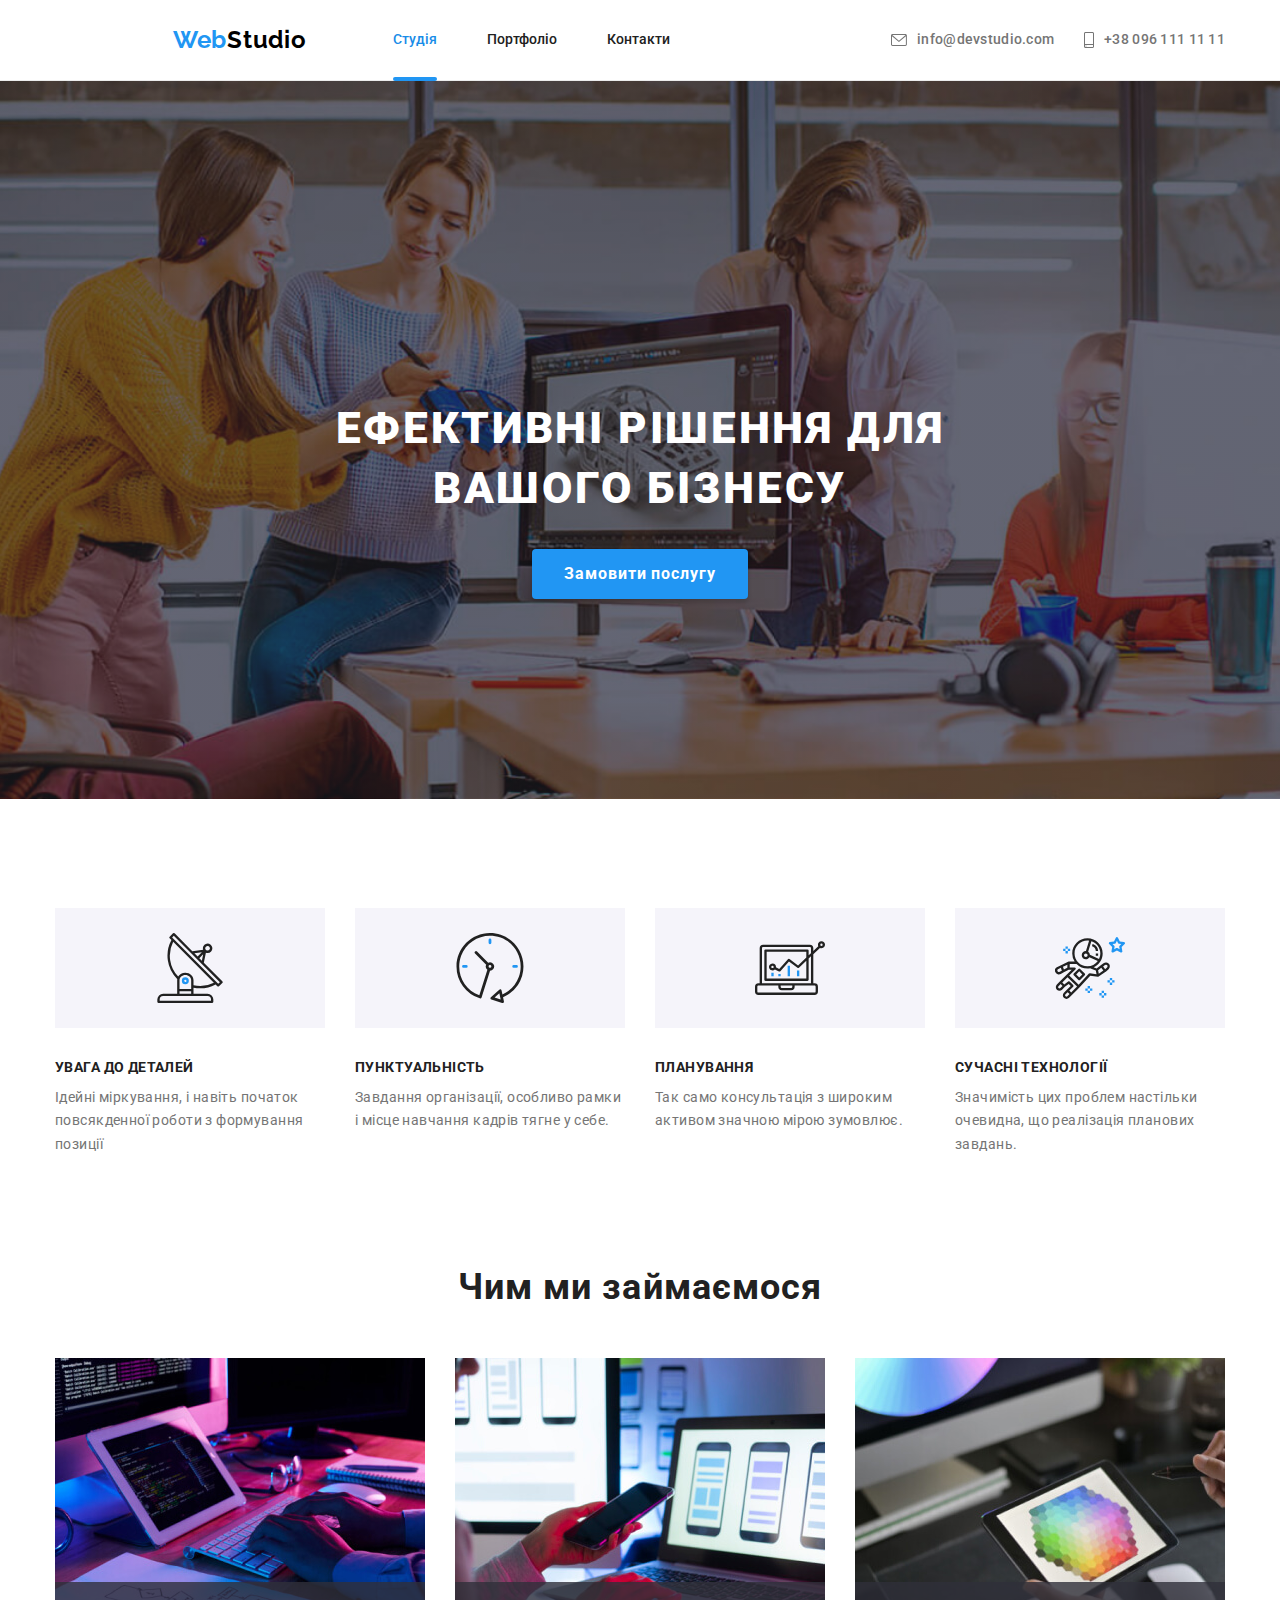
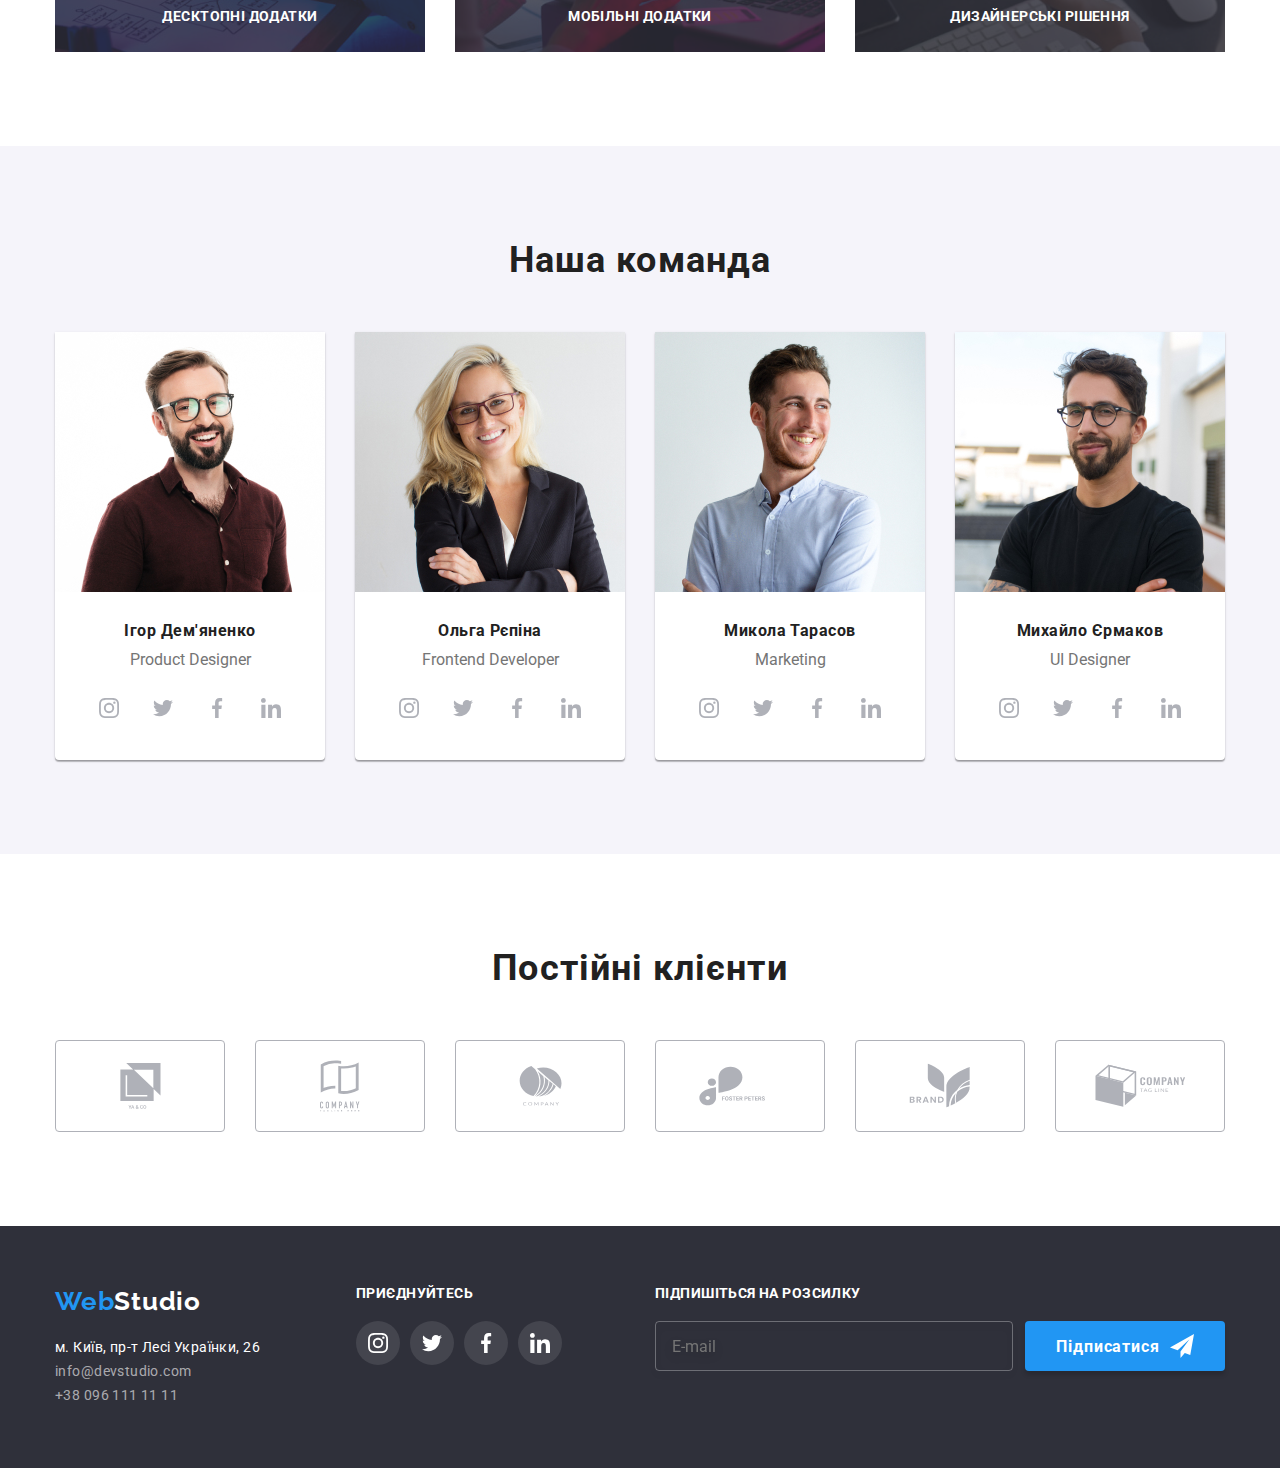
==== commit dc1076e3: "a" ====
--- a/index.html
+++ b/index.html
@@ -154,55 +154,58 @@
             </div>
         </section>
         <section class="section section_bussines">
-            <div class="bussines_container">
-                <h2 class="visually-hidden">Особливості WebStudio</h2>
-                <ul class="bussines">
-                    <li class="bussines_list">
-                        <div class="bussines_list-link">
-                            <svg class="antena-svg">
-                                <use href="./img/sprite.svg#icon-antenna"></use>
-                            </svg>
-                        </div>
-                        <div class="bussines_descr">
-                            <h3 class="bussines_important">УВАГА ДО ДЕТАЛЕЙ</h3>
-                            <p class="bussines_text">Ідейні міркування, і навіть початок повсякденної роботи з формування позиції</p>
-                        </div>
-                    </li>
-                    <li class="bussines_list">
-                        <div class="bussines_list-link">
-                            <svg class="clock-svg">
-                                <use href="./img/sprite.svg#icon-clock"></use>
-                            </svg>
-                        </div>
-                        <div class="bussines_descr">
-                            <h3 class="bussines_important">ПУНКТУАЛЬНІСТЬ</h3>
-                            <p class="bussines_text">Завдання організації, особливо рамки і місце навчання кадрів тягне у себе.</p>
-                        </div>
-                    </li>
-                    <li class="bussines_list">
-                        <div class="bussines_list-link">
-                            <svg class="comp-svg">
-                                <use href="./img/sprite.svg#icon-comp"></use>
-                            </svg>
-                        </div>
-                        <div class="bussines_descr">
-                            <h3 class="bussines_important">ПЛАНУВАННЯ</h3>
-                            <p class="bussines_text">Так само консультація з широким активом значною мірою зумовлює.</p>
-                        </div>
-                    </li>
-                    <li class="bussines_list">
-                        <div class="bussines_list-link">
-                            <svg class="stronaut-svg">
-                                <use href="./img/sprite.svg#icon-astronaut"></use>
-                            </svg>
-                        </div>
-                        <div class="bussines_descr">
-                            <h3 class="bussines_important">СУЧАСНІ ТЕХНОЛОГІЇ</h3>
-                            <p class="bussines_text">Значимість цих проблем настільки очевидна, що реалізація планових завдань.</p>
-                        </div>
-                    </li>
-                </ul>
-            </div>
+            <div class="container">
+                <div class="bussines_container">
+                    <h2 class="visually-hidden">Особливості WebStudio</h2>
+                    <ul class="bussines">
+                        <li class="bussines_list">
+                            <div class="bussines_list-link">
+                                <svg class="antena-svg">
+                                    <use href="./img/sprite.svg#icon-antenna"></use>
+                                </svg>
+                            </div>
+                            <div class="bussines_descr">
+                                <h3 class="bussines_important">УВАГА ДО ДЕТАЛЕЙ</h3>
+                                <p class="bussines_text">Ідейні міркування, і навіть початок повсякденної роботи з формування позиції</p>
+                            </div>
+                        </li>
+                        <li class="bussines_list">
+                            <div class="bussines_list-link">
+                                <svg class="clock-svg">
+                                    <use href="./img/sprite.svg#icon-clock"></use>
+                                </svg>
+                            </div>
+                            <div class="bussines_descr">
+                                <h3 class="bussines_important">ПУНКТУАЛЬНІСТЬ</h3>
+                                <p class="bussines_text">Завдання організації, особливо рамки і місце навчання кадрів тягне у себе.</p>
+                            </div>
+                        </li>
+                        <li class="bussines_list">
+                            <div class="bussines_list-link">
+                                <svg class="comp-svg">
+                                    <use href="./img/sprite.svg#icon-comp"></use>
+                                </svg>
+                            </div>
+                            <div class="bussines_descr">
+                                <h3 class="bussines_important">ПЛАНУВАННЯ</h3>
+                                <p class="bussines_text">Так само консультація з широким активом значною мірою зумовлює.</p>
+                            </div>
+                        </li>
+                        <li class="bussines_list">
+                            <div class="bussines_list-link">
+                                <svg class="stronaut-svg">
+                                    <use href="./img/sprite.svg#icon-astronaut"></use>
+                                </svg>
+                            </div>
+                            <div class="bussines_descr">
+                                <h3 class="bussines_important">СУЧАСНІ ТЕХНОЛОГІЇ</h3>
+                                <p class="bussines_text">Значимість цих проблем настільки очевидна, що реалізація планових завдань.</p>
+                            </div>
+                        </li>
+                    </ul>
+                </div>
+            </div>
+
         </section>
         <section class="section section_nazv">
             <div class="container">
@@ -230,7 +233,7 @@
             </div>
         </section>
         <section class="section partner">
-            <div class="partner_container container">
+            <div class="container">
                 <h2 class="nazv nazv-two">Наша команда</h2>
                 <ul class="partner_color">
                     <li class="partner_bg-licolor">
@@ -490,7 +493,7 @@
             </div>
         </section>
         <section class="section client">
-            <div class="client_container">
+            <div class="container">
                 <h2 class="client_title">Постійні клієнти</h2>
                 <ul class="client_company">
                     <li class="client_company-list">
@@ -540,7 +543,7 @@
         </section>
     </main>   
     <footer class="footer">
-        <div class="footer_container">
+        <div class="footer_container container">
             <div class="footer_box">
                 <div class="footer_col">
                     <a class="header_logo footer_logo" href="./index.html"><span class="footer_logo-color">Web</span>Studio</a>               
@@ -596,9 +599,7 @@
                 <span class="footer_col-title">Підпишіться на розсилку</span>
                 <form class="footer_form">
                     <div class="footer_email-input">
-                        <label class="footer_form-label">
-                            <input type="email" name="email" class="footer_form-input" placeholder="E-mail">
-                        </label>
+                        <input type="email" name="email" class="footer_form-input" placeholder="E-mail">
                     </div>
                     <button class="btn btn-svg" type="submit">Підписатися
                         <svg class="icon-telega" width="24" height="24">
--- a/css/main.min.css
+++ b/css/main.min.css
@@ -1 +1 @@
-/*! modern-normalize v1.1.0 | MIT License | https://github.com/sindresorhus/modern-normalize */*,::before,::after{-webkit-box-sizing:border-box;box-sizing:border-box}html{line-height:1.15;-webkit-text-size-adjust:100%;-moz-tab-size:4;-o-tab-size:4;tab-size:4}body{margin:0;font-family:system-ui,-apple-system,"Segoe UI",Roboto,Helvetica,Arial,sans-serif,"Apple Color Emoji","Segoe UI Emoji"}hr{height:0;color:inherit}abbr[title]{-webkit-text-decoration:underline dotted;text-decoration:underline dotted}b,strong{font-weight:bolder}code,kbd,samp,pre{font-family:ui-monospace,SFMono-Regular,Consolas,"Liberation Mono",Menlo,monospace;font-size:1em}small{font-size:80%}sub,sup{font-size:75%;line-height:0;position:relative;vertical-align:baseline}sub{bottom:-0.25em}sup{top:-0.5em}table{text-indent:0;border-color:inherit}button,input,optgroup,select,textarea{font-family:inherit;font-size:100%;line-height:1.15;margin:0}button,select{text-transform:none}button,[type=button],[type=reset],[type=submit]{-webkit-appearance:button}::-moz-focus-inner{border-style:none;padding:0}:-moz-focusring{outline:1px dotted ButtonText}:-moz-ui-invalid{box-shadow:none}legend{padding:0}progress{vertical-align:baseline}::-webkit-inner-spin-button,::-webkit-outer-spin-button{height:auto}[type=search]{-webkit-appearance:textfield;outline-offset:-2px}::-webkit-search-decoration{-webkit-appearance:none}::-webkit-file-upload-button{-webkit-appearance:button;font:inherit}summary{display:list-item}body{font-family:"Roboto",sans-serif;color:#212121;background-color:#fff}*{-webkit-box-sizing:border-box;box-sizing:border-box}h1,h2,h3,h4,h5,h6,p{margin:0;padding:0}a{text-decoration:none}ul,ol{margin:0;padding:0;list-style:none}.container{width:100%;padding-left:15px;padding-right:15px;margin:0 auto}.section{padding-top:94px;padding-bottom:94px}.img{display:block;width:100%;height:auto}.picture{display:block;width:100%;height:auto}.header{border-bottom:1px solid #ececec}.visually-hidden{position:absolute;width:1px;height:1px;margin:-1px;border:0;padding:0;white-space:nowrap;-webkit-clip-path:inset(100%);clip-path:inset(100%);clip:rect(0 0 0 0);overflow:hidden}h2{font-weight:700;font-size:36px;line-height:1.16;letter-spacing:.03em;color:#212121;margin-bottom:50px}.btn{font-family:inherit;color:#fff;background:#2196f3;font-size:16px;border-color:rgba(0,0,0,0);font-weight:500;border-radius:4px;-webkit-box-shadow:0px 4px 4px rgba(0,0,0,.15);box-shadow:0px 4px 4px rgba(0,0,0,.15);padding:10px 32px;text-align:center;letter-spacing:.06em;cursor:pointer;-webkit-transition:background-color 250ms cubic-bezier(0.4, 0, 0.2, 1);transition:background-color 250ms cubic-bezier(0.4, 0, 0.2, 1)}.btn:hover,.btn:focus{background-color:#188ce8}.btn_modal{position:absolute;display:-webkit-box;display:-ms-flexbox;display:flex;-webkit-box-pack:center;-ms-flex-pack:center;justify-content:center;-webkit-box-align:center;-ms-flex-align:center;align-items:center;width:30px;height:30px;top:8px;padding:0;right:8px;border-radius:50%;cursor:pointer;background-color:#fff;border:1px solid rgba(0,0,0,.1)}.btn_modal:hover,.btn_modal:focus{border:1px solid rgba(0,0,0,.1);fill:currentColor}.btn-fly{padding:10px 52px;width:200px;height:50px}.hero_btn{font-family:inherit;color:#fff;background:#2196f3;font-size:16px;border-color:rgba(0,0,0,0);font-weight:500;border-radius:4px;line-height:1.87;-webkit-box-shadow:0px 4px 4px rgba(0,0,0,.15);box-shadow:0px 4px 4px rgba(0,0,0,.15);padding:10px 32px;text-align:center;letter-spacing:.06em;cursor:pointer;-webkit-transition:background-color 250ms cubic-bezier(0.4, 0, 0.2, 1);transition:background-color 250ms cubic-bezier(0.4, 0, 0.2, 1)}.hero_btn:hover,.hero_btn:focus{background-color:#188ce8}.btn-svg{display:-webkit-box;display:-ms-flexbox;display:flex;-webkit-box-align:center;-ms-flex-align:center;align-items:center;padding:10px 28px;-webkit-transition:background-color 250ms cubic-bezier(0.4, 0, 0.2, 1);transition:background-color 250ms cubic-bezier(0.4, 0, 0.2, 1)}.btn-svg:hover,.btn-svg:focus{background-color:#188ce8}.btn-svg .icon-telega{margin-left:10px}.button_btn-menu{font-family:inherit;font-size:16px;font-weight:500;line-height:1.62;padding:6px 22px;color:#212121;background-color:#f5f4fa;border-radius:4px;border-color:rgba(0,0,0,0);cursor:pointer;letter-spacing:.03em;-webkit-transition:background-color 250ms cubic-bezier(0.4, 0, 0.2, 1),color 250ms cubic-bezier(0.4, 0, 0.2, 1),-webkit-box-shadow 250ms cubic-bezier(0.4, 0, 0.2, 1);transition:background-color 250ms cubic-bezier(0.4, 0, 0.2, 1),color 250ms cubic-bezier(0.4, 0, 0.2, 1),-webkit-box-shadow 250ms cubic-bezier(0.4, 0, 0.2, 1);transition:background-color 250ms cubic-bezier(0.4, 0, 0.2, 1),color 250ms cubic-bezier(0.4, 0, 0.2, 1),box-shadow 250ms cubic-bezier(0.4, 0, 0.2, 1);transition:background-color 250ms cubic-bezier(0.4, 0, 0.2, 1),color 250ms cubic-bezier(0.4, 0, 0.2, 1),box-shadow 250ms cubic-bezier(0.4, 0, 0.2, 1),-webkit-box-shadow 250ms cubic-bezier(0.4, 0, 0.2, 1)}.button_btn-menu:hover{background-color:#2196f3;-webkit-box-shadow:0px 3px 1px rgba(0,0,0,.1),0px 1px 2px rgba(0,0,0,.08),0px 2px 2px rgba(0,0,0,.12);box-shadow:0px 3px 1px rgba(0,0,0,.1),0px 1px 2px rgba(0,0,0,.08),0px 2px 2px rgba(0,0,0,.12);color:#fff}.button_btn-menu:focus{background-color:#2196f3;color:#fff}.header-container{max-width:1600px;margin:0 auto;border-bottom:1px solid #ececec}@media screen and (max-width: 320px){.mobile{position:fixed;top:0;left:0;width:100%;height:100vh;padding:48px 40px;-webkit-transform:translateX(100%);transform:translateX(100%);background-color:#fff;display:none}}@media screen and (min-width: 320px){.header_wrap-nav{display:-webkit-box;display:-ms-flexbox;display:flex;-webkit-box-pack:justify;-ms-flex-pack:justify;justify-content:space-between;-webkit-box-align:center;-ms-flex-align:center;align-items:center;padding-left:15px;padding-right:15px}.header_logo{font-family:"Raleway",sans-serif;color:var(--logo-main-color);font-size:26px;font-weight:700;line-height:1.19;letter-spacing:.03em;text-decoration:none}.header_logo-color{color:#2196f3}.header_nav{display:none}.header_button{display:-webkit-inline-box;display:-ms-inline-flexbox;display:inline-flex;padding:0;border:none;background-color:rgba(0,0,0,0)}.contacts{display:none}.contacts_link{display:-webkit-box;display:-ms-flexbox;display:flex;text-decoration:none;font-weight:500;font-size:14px;line-height:1.33;color:#757575;-webkit-transition:color 250ms cubic-bezier(0.4, 0, 0.2, 1);transition:color 250ms cubic-bezier(0.4, 0, 0.2, 1);-webkit-box-align:center;-ms-flex-align:center;align-items:center}.contacts_svg-mail,.contacts_svg-tel{margin-right:10px}.mobile{position:fixed;top:0;left:0;width:100%;height:100vh;padding:48px 40px;-webkit-transform:translateX(100%);transform:translateX(100%);background-color:#fff}.mobile_button{position:absolute;top:10px;right:15px;display:-webkit-inline-box;display:-ms-inline-flexbox;display:inline-flex;padding:0;border:none;background-color:rgba(0,0,0,0)}.mobile.is-open{-webkit-transform:translateX(0%);transform:translateX(0%);-webkit-transition:250ms cubic-bezier(0.4, 0, 0.2, 1);transition:250ms cubic-bezier(0.4, 0, 0.2, 1)}.mobile_header{padding-left:0;margin:0 auto;list-style:none;margin-bottom:302px}.mobile_link{position:relative;display:block;padding:0;text-decoration:none;font-weight:500;font-size:40px;line-height:1.17;letter-spacing:.02em;color:#212121;-webkit-transition:250ms cubic-bezier(0.4, 0, 0.2, 1);transition:250ms cubic-bezier(0.4, 0, 0.2, 1)}.mobile_link:hover{color:#2196f3}.mobile_link.current{color:#188ce8}.mobile_item:not(:last-child){margin-bottom:32px}.mobile_contacts{padding-left:0;margin:0 auto;list-style:none;margin-bottom:64px}.mobile_contacts-item:not(:last-child){margin-bottom:32px}.mobile_contacts-tel{text-decoration:none;font-weight:500;font-size:34px;line-height:1.17;-webkit-transition:color 250ms cubic-bezier(0.4, 0, 0.2, 1);transition:color 250ms cubic-bezier(0.4, 0, 0.2, 1);color:#2196f3}.mobile_contacts-mail{text-decoration:none;font-weight:500;font-size:24px;line-height:1.16;color:#757575;-webkit-transition:color 250ms cubic-bezier(0.4, 0, 0.2, 1);transition:color 250ms cubic-bezier(0.4, 0, 0.2, 1)}.mobile_contacts-icon{display:none}.social{display:-webkit-box;display:-ms-flexbox;display:flex;padding-left:0;margin:0 auto;list-style:none}.social__item:not(:last-child){padding-right:10px;border-right:1px solid rgba(33,33,33,.2)}.social__item:not(:first-child){padding-left:10px}.social__link{font-weight:500;font-size:18px;line-height:1.22;letter-spacing:.02em;color:#2196f3}}@media screen and (min-width: 768px){.header-container{width:768px;display:-webkit-box;display:-ms-flexbox;display:flex}.header_wrap-nav{display:-webkit-box;display:-ms-flexbox;display:flex;-webkit-box-align:center;-ms-flex-align:center;align-items:center;-webkit-box-pack:start;-ms-flex-pack:start;justify-content:flex-start}.mobile{display:none}.header_button{display:none}.header_logo{text-decoration:none;font-family:Raleway,sans-serif;font-weight:700;font-size:24px;line-height:1.16;letter-spacing:.03;color:#000}.header_logo-color{color:#2196f3}.header_nav-link.current{color:#188ce8}.current::after{display:block;position:absolute;content:"";width:100%;height:4px;background:#2196f3;border-radius:2px;bottom:-1px}.header_nav{display:-webkit-box;display:-ms-flexbox;display:flex;margin-left:87px;margin-top:0;margin-bottom:0;padding-left:0;list-style:none}.nav-item.current{color:#188ce8}.header_nav-item:not(:last-child){margin-right:50px}.header_nav-link{position:relative;display:block;padding:32px 0;text-decoration:none;font-weight:500;font-size:14px;line-height:1.14;color:#212121;-webkit-transition:color 250ms cubic-bezier(0.4, 0, 0.2, 1);transition:color 250ms cubic-bezier(0.4, 0, 0.2, 1)}.header_nav-link:hover{color:#2196f3}.mobile_link.current{color:#188ce8}.mobile_link.current::after{content:"";position:absolute;display:block;left:0;bottom:0;width:100%;height:4px;border-radius:2px;background-color:#2196f3}.contacts{display:-webkit-box;display:-ms-flexbox;display:flex;-webkit-box-pack:center;-ms-flex-pack:center;justify-content:center;-webkit-box-orient:vertical;-webkit-box-direction:normal;-ms-flex-direction:column;flex-direction:column;margin:0;margin-left:auto;padding:0;list-style:none}.contacts_link{display:-webkit-box;display:-ms-flexbox;display:flex;-webkit-box-align:center;-ms-flex-align:center;align-items:center;text-decoration:none;font-weight:500;font-size:14px;line-height:1.33;color:#757575;-webkit-transition:color 250ms cubic-bezier(0.4, 0, 0.2, 1);transition:color 250ms cubic-bezier(0.4, 0, 0.2, 1)}.contacts_svg-tel{width:10px;height:14px}.contacts_svg-mail{width:14px;height:10px}.mobile_contacts-icon{margin-right:10px;fill:#757575}.contacts_link:hover svg use,.contacts_link:focus svg use{fill:#2196f3;-webkit-transition:250ms cubic-bezier(0.4, 0, 0.2, 1);transition:250ms cubic-bezier(0.4, 0, 0.2, 1)}.contacts_link:hover,.contacts_link:focus{color:#2196f3}}@media screen and (min-width: 768px)and (max-width: 1199px){.contacts_item{margin-bottom:10px}}@media screen and (min-width: 1200px){.header-container{width:1200px;display:-webkit-box;display:-ms-flexbox;display:flex}.contacts{display:-webkit-box;display:-ms-flexbox;display:flex;-webkit-box-orient:horizontal;-webkit-box-direction:normal;-ms-flex-direction:row;flex-direction:row;margin-left:auto}.contacts_item:not(:last-child){margin-right:30px}.contacts_link{display:-webkit-box;display:-ms-flexbox;display:flex;-webkit-box-align:center;-ms-flex-align:center;align-items:center;padding-bottom:32px;padding-top:32px}.contacts_svg-mail{width:16px;height:12px;margin-right:10px;fill:currentColor}.contacts_svg-tel{margin-right:10px;width:10px;height:16px;fill:currentColor}.contacts_email-svg,.contacts_tel-svg{font-size:14px;line-height:1.14;letter-spacing:.02em;color:#757575;padding-top:32px;-webkit-transition:color 250ms cubic-bezier(0.4, 0, 0.2, 1);transition:color 250ms cubic-bezier(0.4, 0, 0.2, 1);font-weight:500}.contacts_tel-svg:hover,.contacts_email-svg:hover,.contacts_tel-svg:focus,.contacts_email-svg:focus{color:#2196f3}.header_wrap-nav{display:-webkit-box;display:-ms-flexbox;display:flex;-webkit-box-align:center;-ms-flex-align:center;align-items:center;width:auto}.header_nav-link.current{color:#188ce8}.current::after{position:absolute;display:block;content:"";width:100%;height:4px;background:#2196f3;border-radius:2px;bottom:-1px}}.hero{background-image:-webkit-gradient(linear, left top, right top, from(rgba(47, 48, 58, 0.4)), to(rgba(47, 48, 58, 0.4))),url(../img/bg-mobile.jpg);background-image:linear-gradient(to right, rgba(47, 48, 58, 0.4), rgba(47, 48, 58, 0.4)),url(../img/bg-mobile.jpg);margin:0 auto;margin-left:auto;margin-right:auto;background-size:cover;background-repeat:no-repeat;background-position:center}@media(min-device-pixel-ratio: 2),(-webkit-min-device-pixel-ratio: 2),(min-resolution: 192dpi),(min-resolution: 2dppx){.hero{background-image:-webkit-gradient(linear, left top, right top, from(rgba(47, 48, 58, 0.4)), to(rgba(47, 48, 58, 0.4))),url(../img/bg-mobile2x.jpg);background-image:linear-gradient(to right, rgba(47, 48, 58, 0.4), rgba(47, 48, 58, 0.4)),url(../img/bg-mobile2x.jpg)}}@media screen and (min-width: 768px){.hero{background-image:-webkit-gradient(linear, left top, right top, from(rgba(47, 48, 58, 0.4)), to(rgba(47, 48, 58, 0.4))),url(../img/bg-table.jpg);background-image:linear-gradient(to right, rgba(47, 48, 58, 0.4), rgba(47, 48, 58, 0.4)),url(../img/bg-table.jpg)}}@media screen and (min-width: 768px)and (min-device-pixel-ratio: 2),screen and (min-width: 768px)and (-webkit-min-device-pixel-ratio: 2),screen and (min-width: 768px)and (min-resolution: 192dpi),screen and (min-width: 768px)and (min-resolution: 2dppx){.hero{background-image:-webkit-gradient(linear, left top, right top, from(rgba(47, 48, 58, 0.4)), to(rgba(47, 48, 58, 0.4))),url(../img/bg-table2x.jpg);background-image:linear-gradient(to right, rgba(47, 48, 58, 0.4), rgba(47, 48, 58, 0.4)),url(../img/bg-table2x.jpg)}}@media screen and (min-width: 1200px){.hero{background-image:-webkit-gradient(linear, left top, right top, from(rgba(47, 48, 58, 0.4)), to(rgba(47, 48, 58, 0.4))),url(../img/bg-img.jpg);background-image:linear-gradient(to right, rgba(47, 48, 58, 0.4), rgba(47, 48, 58, 0.4)),url(../img/bg-img.jpg)}}@media screen and (min-width: 1200px)and (min-device-pixel-ratio: 2),screen and (min-width: 1200px)and (-webkit-min-device-pixel-ratio: 2),screen and (min-width: 1200px)and (min-resolution: 192dpi),screen and (min-width: 1200px)and (min-resolution: 2dppx){.hero{background-image:-webkit-gradient(linear, left top, right top, from(rgba(47, 48, 58, 0.4)), to(rgba(47, 48, 58, 0.4))),url(../img/bg-img2x.jpg);background-image:linear-gradient(to right, rgba(47, 48, 58, 0.4), rgba(47, 48, 58, 0.4)),url(../img/bg-img2x.jpg)}}@media screen and (min-width: 320px){.hero{text-align:center;padding-top:118px;padding-bottom:118px;max-width:1600px;margin:0 auto;margin-left:auto;margin-right:auto}.hero_title{margin:0 auto;margin-bottom:30px;width:450px;font-weight:900;font-size:26px;line-height:1.61;letter-spacing:.06em;text-transform:uppercase;text-align:center;color:#fff}.hero_btn{font-weight:700}.backdrop{position:fixed;top:0;left:0;background:rgba(0,0,0,.2);width:100%;height:100%;-webkit-transition:opacity 250ms cubic-bezier(0.4, 0, 0.2, 1),visibility 250ms cubic-bezier(0.4, 0, 0.2, 1);transition:opacity 250ms cubic-bezier(0.4, 0, 0.2, 1),visibility 250ms cubic-bezier(0.4, 0, 0.2, 1)}.backdrop.is-hidden{opacity:0;pointer-events:none;visibility:hidden}.modal{position:absolute;background:#fff;-webkit-box-shadow:0px 1px 3px rgba(0,0,0,.12),0px 1px 1px rgba(0,0,0,.14),0px 2px 1px rgba(0,0,0,.2);box-shadow:0px 1px 3px rgba(0,0,0,.12),0px 1px 1px rgba(0,0,0,.14),0px 2px 1px rgba(0,0,0,.2);border-radius:4px;width:450px;height:609px;top:50%;left:50%;padding:40px;-webkit-transform:translate(-50%, -50%);transform:translate(-50%, -50%);-webkit-transition:-webkit-transform 250ms cubic-bezier(0.4, 0, 0.2, 1);transition:-webkit-transform 250ms cubic-bezier(0.4, 0, 0.2, 1);transition:transform 250ms cubic-bezier(0.4, 0, 0.2, 1);transition:transform 250ms cubic-bezier(0.4, 0, 0.2, 1), -webkit-transform 250ms cubic-bezier(0.4, 0, 0.2, 1)}.modal_svg{color:#2196f3;width:18px;height:18px}.form-hero{width:370px;margin-left:auto;margin-right:auto}.form_hero-title{width:370px;margin-bottom:30px;font-weight:700;line-height:1.15;letter-spacing:.03em;font-size:20px;width:448px}.form_field{position:relative;display:-webkit-box;display:-ms-flexbox;display:flex;-webkit-box-orient:vertical;-webkit-box-direction:normal;-ms-flex-direction:column;flex-direction:column;margin-bottom:10px}.form_field:focus-within>input{border:1px solid #2196f3;border-radius:4px}.form_field:focus-within>.form_field-svg{fill:currentColor}.form_field textarea{resize:none;border:1px solid rgba(33,33,33,.2);border-radius:4px;padding:12px 16px;outline:none;-webkit-transition:border 250ms cubic-bezier(0.4, 0, 0.2, 1),border-radius 250ms cubic-bezier(0.4, 0, 0.2, 1);transition:border 250ms cubic-bezier(0.4, 0, 0.2, 1),border-radius 250ms cubic-bezier(0.4, 0, 0.2, 1)}.form_field textarea:focus{border:1px solid #2196f3;border-radius:4px}.form_field textarea::-webkit-input-placeholder{font-weight:400;line-height:14px;letter-spacing:.01em;color:rgba(117,117,117,.5);font-size:12px}.form_field textarea::-moz-placeholder{font-weight:400;line-height:14px;letter-spacing:.01em;color:rgba(117,117,117,.5);font-size:12px}.form_field textarea:-ms-input-placeholder{font-weight:400;line-height:14px;letter-spacing:.01em;color:rgba(117,117,117,.5);font-size:12px}.form_field textarea::-ms-input-placeholder{font-weight:400;line-height:14px;letter-spacing:.01em;color:rgba(117,117,117,.5);font-size:12px}.form_field textarea::placeholder{font-weight:400;line-height:14px;letter-spacing:.01em;color:rgba(117,117,117,.5);font-size:12px}.form_field-input{width:100%;margin:0;padding-left:42px}.form_field-svg{position:absolute;top:50%;left:12px;color:#2196f3;display:inline-block}.form_field label{text-align:left;font-weight:400;line-height:1.16;letter-spacing:.01em;font-size:12px;color:#757575;margin-bottom:4px}.form_field input{border:1px solid rgba(33,33,33,.2);border-radius:4px;height:40px;margin:0;outline:none;-webkit-transition:border 250ms cubic-bezier(0.4, 0, 0.2, 1),border-radius 250ms cubic-bezier(0.4, 0, 0.2, 1);transition:border 250ms cubic-bezier(0.4, 0, 0.2, 1),border-radius 250ms cubic-bezier(0.4, 0, 0.2, 1)}.form_checkbox{margin-bottom:30px}.form_checkbox-label{position:relative;display:-webkit-box;display:-ms-flexbox;display:flex;-webkit-box-align:center;-ms-flex-align:center;align-items:center;-webkit-box-pack:center;-ms-flex-pack:center;justify-content:center;font-weight:400;line-height:1.71;letter-spacing:.03em;color:#757575;font-size:12px}.form_checkbox-input{position:absolute;width:1px;height:1px;margin:-1px;border:0;padding:0;clip:rect(0 0 0 0);overflow:hidden}.form_checkbox-input:checked+.form_checkbox-icon{border-color:rgba(0,0,0,0);background-image:url(/img/icon-check.svg);background-size:contain;background-origin:border-box;fill:var(--container-bg-color);background-color:#2196f3;border-color:#2196f3}.form_checkbox-icon{display:inline-block;width:16px;height:15px;border:2px solid #212121;border-radius:4px;margin-right:7px;-webkit-transition:fill 250ms cubic-bezier(0.4, 0, 0.2, 1),border-color 250ms cubic-bezier(0.4, 0, 0.2, 1),background-coloк 250ms cubic-bezier(0.4, 0, 0.2, 1);transition:fill 250ms cubic-bezier(0.4, 0, 0.2, 1),border-color 250ms cubic-bezier(0.4, 0, 0.2, 1),background-coloк 250ms cubic-bezier(0.4, 0, 0.2, 1)}.form_checkbox-policy{font-size:14px;line-height:24px;letter-spacing:.03em;color:#2196f3;margin-left:5px;text-underline-offset:.3em;text-decoration:underline}.form_text{height:120px;margin-bottom:20px}}@media screen and (min-width: 768px){.hero{text-align:center;padding-top:118px;padding-bottom:118px;max-width:1600px;margin:0 auto;margin-left:auto;margin-right:auto}}@media screen and (min-width: 1200px){.hero{text-align:center;padding-top:200px;padding-bottom:200px;max-width:1600px;margin:0 auto;margin-left:auto;margin-right:auto}.hero_title{text-transform:uppercase;font-size:44px;line-height:1.36;color:#fff;letter-spacing:.06em;margin-top:0;width:696px;margin-top:200px;margin:0 auto 30px auto;font-weight:900}.backdrop{position:fixed;top:0;left:0;background:rgba(0,0,0,.2);width:100%;height:100%;-webkit-transition:opacity 250ms cubic-bezier(0.4, 0, 0.2, 1),visibility 250ms cubic-bezier(0.4, 0, 0.2, 1);transition:opacity 250ms cubic-bezier(0.4, 0, 0.2, 1),visibility 250ms cubic-bezier(0.4, 0, 0.2, 1)}.backdrop.is-hidden{opacity:0;pointer-events:none;visibility:hidden}.modal{position:absolute;background:#fff;-webkit-box-shadow:0px 1px 3px rgba(0,0,0,.12),0px 1px 1px rgba(0,0,0,.14),0px 2px 1px rgba(0,0,0,.2);box-shadow:0px 1px 3px rgba(0,0,0,.12),0px 1px 1px rgba(0,0,0,.14),0px 2px 1px rgba(0,0,0,.2);border-radius:4px;width:528px;height:581px;top:50%;left:50%;padding:40px;-webkit-transform:translate(-50%, -50%);transform:translate(-50%, -50%);-webkit-transition:-webkit-transform 250ms cubic-bezier(0.4, 0, 0.2, 1);transition:-webkit-transform 250ms cubic-bezier(0.4, 0, 0.2, 1);transition:transform 250ms cubic-bezier(0.4, 0, 0.2, 1);transition:transform 250ms cubic-bezier(0.4, 0, 0.2, 1), -webkit-transform 250ms cubic-bezier(0.4, 0, 0.2, 1)}.modal_svg{color:#2196f3;width:18px;height:18px}.form_hero-title{display:block;margin-bottom:30px}}@media screen and (min-width: 320px){.section_bussines{padding:60px 0}.bussines_container{margin:0 auto;width:480px}.bussines{display:-webkit-box;display:-ms-flexbox;display:flex;-ms-flex-wrap:wrap;flex-wrap:wrap;-webkit-box-orient:horizontal;-webkit-box-direction:normal;-ms-flex-direction:row;flex-direction:row;padding-left:0}.bussines_list:not(:last-child){margin-bottom:30px}.bussines_list-link{display:-webkit-box;display:-ms-flexbox;display:flex;-webkit-box-pack:center;-ms-flex-pack:center;justify-content:center;-webkit-box-align:center;-ms-flex-align:center;align-items:center;height:120px;background-color:#f5f4fa;margin-bottom:30px}.bussines_important{text-align:center;font-weight:700;font-size:14px;text-transform:uppercase;letter-spacing:.03em;line-height:1.14;margin-bottom:10px}.bussines_text{font-size:14px;color:#757575;letter-spacing:.03em;line-height:1.71}.antena-svg{width:70px;height:70px}.clock-svg{width:70px;height:70px}.comp-svg{width:70px;height:70px}.stronaut-svg{width:70px;height:70px}}@media screen and (min-width: 768px){.section_bussines{padding:60px 0}.bussines_container{width:768px;margin:0 auto}.bussines{display:-webkit-box;display:-ms-flexbox;display:flex;-ms-flex-wrap:wrap;flex-wrap:wrap;-webkit-box-orient:horizontal;-webkit-box-direction:normal;-ms-flex-direction:row;flex-direction:row;-webkit-box-pack:center;-ms-flex-pack:center;justify-content:center;padding-left:0;list-style:none}.bussines_list{width:calc((100% - 60px)/2);margin:15px}.bussines_list:not(:last-child){margin-bottom:15px}.bussines_list-link{display:-webkit-box;display:-ms-flexbox;display:flex;-webkit-box-pack:center;-ms-flex-pack:center;justify-content:center;-webkit-box-align:center;-ms-flex-align:center;align-items:center;width:100%;height:120px;background-color:#f5f4fa;margin-bottom:30px}.bussines_important{display:inline-block;font-weight:700;font-size:14px;text-transform:uppercase;letter-spacing:.03em;line-height:1.14;margin-bottom:10px}.bussines_text{width:354px;font-size:14px;color:#757575;letter-spacing:.03em;line-height:1.71}.antena-svg{width:70px;height:70px}.clock-svg{width:70px;height:70px}.comp-svg{width:70px;height:70px}.stronaut-svg{width:70px;height:70px}}@media screen and (min-width: 1200px){.section_bussines{padding-top:94px;padding-bottom:94px}.bussines_container{width:1200px}.bussines{display:-webkit-box;display:-ms-flexbox;display:flex;-webkit-box-orient:horizontal;-webkit-box-direction:normal;-ms-flex-direction:row;flex-direction:row;-ms-flex-wrap:nowrap;flex-wrap:nowrap}.bussines_list-link{width:270px}.bussines_text{width:270px;height:72px;font-weight:400;line-height:1.71;letter-spacing:.03em;color:#757575;font-size:14px}}@media screen and (min-width: 320px){.section_nazv{display:none}}@media screen and (min-width: 768px){.section_nazv{display:none}}@media screen and (min-width: 1200px){.section_nazv{display:block;padding-top:0}.section_nazv-title{font-weight:700;font-size:36px;line-height:1.16;letter-spacing:.03em;color:#212121;text-align:center;margin-bottom:50px}.section_nazv-img{position:relative;display:-webkit-box;display:-ms-flexbox;display:flex;-webkit-box-pack:center;-ms-flex-pack:center;justify-content:center;gap:30px}.section_nazv-img-link{display:block;max-width:100%}.section_nazv-thumb{position:relative;overflow:hidden}.section_nazv-text{position:absolute;display:-webkit-box;display:-ms-flexbox;display:flex;-webkit-box-pack:center;-ms-flex-pack:center;justify-content:center;-webkit-box-align:center;-ms-flex-align:center;align-items:center;color:#fff;width:100%;height:70px;font-weight:700;font-size:14px;letter-spacing:.03em;line-height:1.14;text-transform:uppercase;bottom:0;background-color:rgba(47,48,58,.8)}}.button-flex{display:-webkit-box;display:-ms-flexbox;display:flex;-webkit-box-pack:center;-ms-flex-pack:center;justify-content:center;margin-bottom:50px}.button_flex-menu:not(:last-child){margin-right:8px}.button_cards-img{display:-webkit-box;display:-ms-flexbox;display:flex;-ms-flex-wrap:wrap;flex-wrap:wrap;gap:30px}.button_cards-link{-webkit-transition:-webkit-box-shadow 250ms cubic-bezier(0.4, 0, 0.2, 1);transition:-webkit-box-shadow 250ms cubic-bezier(0.4, 0, 0.2, 1);transition:box-shadow 250ms cubic-bezier(0.4, 0, 0.2, 1);transition:box-shadow 250ms cubic-bezier(0.4, 0, 0.2, 1), -webkit-box-shadow 250ms cubic-bezier(0.4, 0, 0.2, 1);display:block}.button_cards-link:hover,.button_cards-link:focus{-webkit-box-shadow:0px 1px 1px rgba(0,0,0,.12),0px 4px 4px rgba(0,0,0,.06),1px 4px 6px rgba(0,0,0,.16);box-shadow:0px 1px 1px rgba(0,0,0,.12),0px 4px 4px rgba(0,0,0,.06),1px 4px 6px rgba(0,0,0,.16)}.button_img-hover{position:relative;overflow:hidden}.button_img-block{display:block}.button_img-text{position:absolute;display:-webkit-box;display:-ms-flexbox;display:flex;-webkit-box-pack:center;-ms-flex-pack:center;justify-content:center;-webkit-box-align:center;-ms-flex-align:center;align-items:center;padding:63px 24px;width:100%;top:1px;-webkit-transform:translateY(100%);transform:translateY(100%);height:100%;font-size:18px;line-height:1.55;color:#fff;background-color:rgba(33,150,243,.9);-webkit-transition:-webkit-transform 250ms cubic-bezier(0.4, 0, 0.2, 1);transition:-webkit-transform 250ms cubic-bezier(0.4, 0, 0.2, 1);transition:transform 250ms cubic-bezier(0.4, 0, 0.2, 1);transition:transform 250ms cubic-bezier(0.4, 0, 0.2, 1), -webkit-transform 250ms cubic-bezier(0.4, 0, 0.2, 1)}.button_border{border:1px solid #eee;padding:20px 24px;border-top:none}.button_project{font-weight:700;font-size:18px;line-height:2;letter-spacing:.04em;color:#212121;margin-bottom:4px;margin-top:0}.button_stylep{font-size:16px;line-height:1.87;letter-spacing:.03em;color:#757575;margin-top:0}.button_link:hover .button_img-text,.button_link:focus .button_img-text{-webkit-transition:-webkit-transform 1000ms cubic-bezier(0.4, 0, 0.2, 1);transition:-webkit-transform 1000ms cubic-bezier(0.4, 0, 0.2, 1);transition:transform 1000ms cubic-bezier(0.4, 0, 0.2, 1);transition:transform 1000ms cubic-bezier(0.4, 0, 0.2, 1), -webkit-transform 1000ms cubic-bezier(0.4, 0, 0.2, 1);-webkit-transform:translateY(0);transform:translateY(0);opacity:1}@media screen and (min-width: 320px){.partner{background-color:#f5f4fa;text-align:center;padding:60px 0}.partner_container{width:480px;margin:0 auto;padding-left:15px;padding-right:15px}.partner_color{margin:0 auto;padding-left:0}.partner_bg-licolor{-webkit-box-shadow:0px 1px 3px rgba(0,0,0,.12),0px 1px 1px rgba(0,0,0,.14),0px 2px 1px rgba(0,0,0,.2);box-shadow:0px 1px 3px rgba(0,0,0,.12),0px 1px 1px rgba(0,0,0,.14),0px 2px 1px rgba(0,0,0,.2);border-radius:0px 0px 4px 4px;background:#fff;margin-bottom:30px;width:450px}.partner_bg-licolor img{display:block;width:100%;height:auto}.partner_fio{padding:30px 30px}.partner_lastname{font-size:16px;line-height:1.18;letter-spacing:.03em;margin-bottom:10px}.partner_work{font-size:16px;color:#757575;line-height:1.18;margin-bottom:16px}.partner_soc-link{display:-webkit-box;display:-ms-flexbox;display:flex;-webkit-box-pack:center;-ms-flex-pack:center;justify-content:center;-webkit-box-align:center;-ms-flex-align:center;align-items:center;gap:10px}.partner_link-a{width:44px;height:44px;display:-webkit-box;display:-ms-flexbox;display:flex;border-radius:50%;-webkit-box-align:center;-ms-flex-align:center;align-items:center;-webkit-box-pack:center;-ms-flex-pack:center;justify-content:center;color:#afb1b8;-webkit-transition:background-color 250ms cubic-bezier(0.4, 0, 0.2, 1),color 250ms cubic-bezier(0.4, 0, 0.2, 1);transition:background-color 250ms cubic-bezier(0.4, 0, 0.2, 1),color 250ms cubic-bezier(0.4, 0, 0.2, 1)}.partner_link-a:hover{background-color:#2196f3;color:#fff}.partner_link-a:focus{background-color:#2196f3}.partner_link-a:focus svg{color:#fff}.partner_link-svg{fill:currentColor}.nazv{font-size:28px;margin-left:0;text-align:center}}@media screen and (min-width: 768px){.partner{background-color:#f5f4fa;text-align:center}.partner_container{width:768px}.partner_color{display:-webkit-box;display:-ms-flexbox;display:flex;-ms-flex-wrap:wrap;flex-wrap:wrap;-webkit-box-orient:horizontal;-webkit-box-direction:normal;-ms-flex-direction:row;flex-direction:row;-webkit-box-pack:center;-ms-flex-pack:center;justify-content:center;gap:30px}.partner_bg-licolor{-webkit-box-shadow:0px 1px 3px rgba(0,0,0,.12),0px 1px 1px rgba(0,0,0,.14),0px 2px 1px rgba(0,0,0,.2);box-shadow:0px 1px 3px rgba(0,0,0,.12),0px 1px 1px rgba(0,0,0,.14),0px 2px 1px rgba(0,0,0,.2);border-radius:0px 0px 4px 4px;background:#fff;margin-bottom:30px;width:calc((100% - 30px)/2);width:354px;margin-bottom:0px}.partner_bg-licolor img{display:block;width:100%;height:auto}.partner_fio{padding:30px 30px}.partner_lastname{font-size:16px;line-height:1.18;letter-spacing:.03em;margin-bottom:10px}.partner_work{font-size:16px;color:#757575;line-height:1.18;margin-bottom:16px}.partner_soc-link{display:-webkit-box;display:-ms-flexbox;display:flex;-webkit-box-orient:horizontal;-webkit-box-direction:normal;-ms-flex-direction:row;flex-direction:row;-ms-flex-wrap:wrap;flex-wrap:wrap}.partner_link-list{gap:15px}.partner_link-a{width:44px;height:44px;display:-webkit-box;display:-ms-flexbox;display:flex;border-radius:50%;-webkit-box-align:center;-ms-flex-align:center;align-items:center;-webkit-box-pack:center;-ms-flex-pack:center;justify-content:center;color:#afb1b8;-webkit-transition:background-color 250ms cubic-bezier(0.4, 0, 0.2, 1),color 250ms cubic-bezier(0.4, 0, 0.2, 1);transition:background-color 250ms cubic-bezier(0.4, 0, 0.2, 1),color 250ms cubic-bezier(0.4, 0, 0.2, 1)}.partner_link-a:hover{background-color:#2196f3;color:#fff}.partner_link-a:focus{background-color:#2196f3}.partner_link-a:focus svg{color:#fff}.partner_link-svg{fill:currentColor}.nazv{font-size:28px;text-align:center;margin-left:0}}@media screen and (min-width: 1200px){.partner{background-color:#f5f4fa;text-align:center;padding-top:94px;padding-bottom:94px}.partner_container{width:1200px}.partner_color{display:-webkit-box;display:-ms-flexbox;display:flex;-ms-flex-wrap:wrap;flex-wrap:wrap;-webkit-box-pack:center;-ms-flex-pack:center;justify-content:center;gap:30px}.partner_bg-licolor{width:calc((100% - 90px)/4);width:270px;margin-bottom:0px}.partner_bg-licolor img{display:block;width:100%;height:auto}.partner_work{font-size:16px;color:#757575;line-height:1.18;margin-bottom:16px}.partner_lastname{font-size:16px;line-height:1.18;letter-spacing:.03em;margin-bottom:10px}.nazv-two{font-weight:700;font-size:36px;line-height:1.16;letter-spacing:.03em;color:#212121;text-align:center;margin-bottom:50px;margin-top:0;margin-left:0}}@media screen and (min-width: 320px){.client{padding:60px 0}.client_container{width:480px;margin:0 auto;padding-left:15px;padding-right:15px}.client_title{margin:0 auto;font-weight:700;font-size:28px;line-height:1.17;text-align:center;letter-spacing:.03em;margin-bottom:30px}.client_company{display:-webkit-box;display:-ms-flexbox;display:flex;margin:-15px;padding-left:0;list-style:none;-ms-flex-wrap:wrap;flex-wrap:wrap}.client_company-list{display:-webkit-box;display:-ms-flexbox;display:flex;-webkit-box-pack:center;-ms-flex-pack:center;justify-content:center;-webkit-box-align:center;-ms-flex-align:center;align-items:center;height:92px;width:calc((100% - 60px)/2);margin:15px;border:1px solid #afb1b8;border-radius:4px;-webkit-transition:border 250ms cubic-bezier(0.4, 0, 0.2, 1),border-color 250ms cubic-bezier(0.4, 0, 0.2, 1);transition:border 250ms cubic-bezier(0.4, 0, 0.2, 1),border-color 250ms cubic-bezier(0.4, 0, 0.2, 1)}.client_company-list svg{fill:#afb1b8}.client_company-list:hover,.client_company-list:focus{color:#2196f3;border-color:#2196f3}.client_fio{padding-top:30px;padding-bottom:30px;text-align:center;background-color:#fff;border-radius:0px 0px 4px 4px}}@media screen and (min-width: 768px){.client{padding:60px 0}.client_container{width:768px}.client_company-list{width:calc((100% - 90px)/3);margin:15px}}@media screen and (min-width: 1200px){.client{padding:94px 0}.client_container{width:1200px}.client_title{margin:0 auto;margin-bottom:50px;font-weight:700;font-size:36px;line-height:1.16;text-align:center;letter-spacing:.03em}.client_company{display:-webkit-box;display:-ms-flexbox;display:flex;-webkit-box-pack:justify;-ms-flex-pack:justify;justify-content:space-between;-webkit-box-align:center;-ms-flex-align:center;align-items:center}.client_company-list{width:170px;height:92px}.client_company-link{display:-webkit-box;display:-ms-flexbox;display:flex;-webkit-box-pack:center;-ms-flex-pack:center;justify-content:center;-webkit-box-align:center;-ms-flex-align:center;align-items:center;width:100%;height:100%;border-radius:4px;color:#afb1b8;-webkit-transition:color 250ms cubic-bezier(0.4, 0, 0.2, 1),border-color 250ms cubic-bezier(0.4, 0, 0.2, 1);transition:color 250ms cubic-bezier(0.4, 0, 0.2, 1),border-color 250ms cubic-bezier(0.4, 0, 0.2, 1)}.client_company-link svg{fill:currentColor}.client_company-link:hover,.client_company-link:focus{color:#2196f3;border-color:#2196f3}}@media screen and (min-width: 320px){.footer{padding-top:60px;padding-bottom:60px;background:#2f303a}.footer_container{width:480px;padding-left:15px;padding-right:15px;margin:0 auto}.footer_col{text-align:center;max-width:480px;margin-bottom:60px}.footer_col-title{display:block;font-weight:700;line-height:1.14;letter-spacing:.03em;text-transform:uppercase;color:#fff;margin:0 auto;margin-top:60px;margin-bottom:20px;text-align:center;font-size:14px}.footer_soc{margin-bottom:60px}.footer_logo{display:block;font-size:26px;font-weight:700;line-height:1.19;letter-spacing:.03em;color:#fff}.footer_logo-color{color:#2196f3}.footer_soc-link{margin-top:60px;fill:#fff}.footer_soc-link-title{margin:0 auto;font-weight:700;font-size:14px;line-height:1.14;letter-spacing:.03em;text-transform:uppercase;color:#fff;text-align:center}.footer_soc-link-list{display:-webkit-box;display:-ms-flexbox;display:flex;-webkit-box-pack:center;-ms-flex-pack:center;justify-content:center;margin-top:20px;padding-left:0;list-style:none}.footer_soc-link-li:not(:last-child){margin-right:10px}.footer_soc-link-img{width:44px;height:44px;display:-webkit-box;display:-ms-flexbox;display:flex;-webkit-box-align:center;-ms-flex-align:center;align-items:center;-webkit-box-pack:center;-ms-flex-pack:center;justify-content:center;background:rgba(255,255,255,.1);border-radius:50%;-webkit-transition:background-color 250ms cubic-bezier(0.4, 0, 0.2, 1);transition:background-color 250ms cubic-bezier(0.4, 0, 0.2, 1)}.footer_soc-link-img:hover,.footer_soc-link-img:focus{background-color:#2196f3}.footer .footer_link-svg{fill:#fff}.footer_form input{width:450px;padding:15px 16px;border:1px solid rgba(255,255,255,.3);-webkit-filter:drop-shadow(0px 4px 4px rgba(0, 0, 0, 0.15));filter:drop-shadow(0px 4px 4px rgba(0, 0, 0, 0.15));border-radius:4px;outline:none;background:none;height:50px}.footer_form button{display:-webkit-box;display:-ms-flexbox;display:flex;-webkit-box-pack:center;-ms-flex-pack:center;justify-content:center;margin:0 auto;margin-top:20px;width:200px;height:50px;background:#2196f3;-webkit-box-shadow:0px 4px 4px rgba(0,0,0,.15);box-shadow:0px 4px 4px rgba(0,0,0,.15);border-radius:4px;border:#ffdead;font-weight:700;font-size:16px;line-height:1.87;letter-spacing:.06em;color:#fff;-webkit-box-align:center;-ms-flex-align:center;align-items:center}.address{margin-top:20px;font-style:normal}.address_list{margin:0;padding-left:0;list-style:none}.address_item:not(:last-child){margin-bottom:9px}.address_link{text-decoration:none;line-height:1.71;color:rgba(255,255,255,.6);font-size:14px}}@media screen and (min-width: 768px){.footer{padding:60px 0}.footer_box{display:-webkit-box;display:-ms-flexbox;display:flex;margin-bottom:60px;-webkit-box-pack:center;-ms-flex-pack:center;justify-content:center}.footer_col{margin-bottom:0}.footer_soc{margin:0;margin-left:165px}.footer_container{width:768px}.footer_form{text-align:center}.footer_col-title{font-weight:700;line-height:1.14;letter-spacing:.03em;text-transform:uppercase;color:#fff;margin:0 auto;margin-bottom:20px;text-align:center;font-size:14px}}@media screen and (min-width: 1200px){.footer{padding-top:60px;padding-bottom:60px}.footer_container{display:-webkit-box;display:-ms-flexbox;display:flex;width:1200px}.footer_box{display:-webkit-box;display:-ms-flexbox;display:flex;margin-bottom:0}.footer_logo{display:block;font-weight:700;line-height:1.19;letter-spacing:.03em;color:#fff;margin-bottom:20px;font-size:26px}.footer_col{text-align:left;max-width:100%;margin-bottom:0;padding-right:70px}.footer_col_logo{font-size:26px;line-height:1.19}.footer_col-last{margin-left:93px}.footer_col-last-title{margin-top:0;margin-bottom:20px;text-align:left}.footer_soc{margin:0}.address{display:-webkit-box;display:-ms-flexbox;display:flex}.address_list{width:231px}.address_link{font-size:14px;color:#fff;font-style:normal;letter-spacing:.03em;line-height:1.71;-webkit-transition:color 250ms cubic-bezier(0.4, 0, 0.2, 1);transition:color 250ms cubic-bezier(0.4, 0, 0.2, 1)}.address_link:hover,.address_link:focus{color:#2196f3}.footer_soc-link{margin:0}.footer_soc-link-title{text-align:left}.footer_col-title{margin-top:0;text-align:left;margin-bottom:20px}.footer_form{display:-webkit-box;display:-ms-flexbox;display:flex}.footer_form input{margin-right:12px;height:50px;width:358px;color:#fff}.footer_form button{margin-top:0}.footer_email--two{display:inline-block;color:rgba(255,255,255,.6);font-style:normal;line-height:1.71;letter-spacing:.03em;font-size:14px;padding:0;-webkit-transition:color 250ms cubic-bezier(0.4, 0, 0.2, 1);transition:color 250ms cubic-bezier(0.4, 0, 0.2, 1)}.footer_email--two:hover,.footer_email--two:focus{color:#2196f3}.footer_tel--two{display:inline-block;color:rgba(255,255,255,.6);font-style:normal;line-height:1.71;letter-spacing:.03em;font-size:14px;padding:0;-webkit-transition:color 250ms cubic-bezier(0.4, 0, 0.2, 1);transition:color 250ms cubic-bezier(0.4, 0, 0.2, 1)}.footer_tel--two:hover,.footer_tel--two:focus{color:#2196f3}}/*# sourceMappingURL=main.min.css.map */+/*! modern-normalize v1.1.0 | MIT License | https://github.com/sindresorhus/modern-normalize */*,::before,::after{-webkit-box-sizing:border-box;box-sizing:border-box}html{line-height:1.15;-webkit-text-size-adjust:100%;-moz-tab-size:4;-o-tab-size:4;tab-size:4}body{margin:0;font-family:system-ui,-apple-system,"Segoe UI",Roboto,Helvetica,Arial,sans-serif,"Apple Color Emoji","Segoe UI Emoji"}hr{height:0;color:inherit}abbr[title]{-webkit-text-decoration:underline dotted;text-decoration:underline dotted}b,strong{font-weight:bolder}code,kbd,samp,pre{font-family:ui-monospace,SFMono-Regular,Consolas,"Liberation Mono",Menlo,monospace;font-size:1em}small{font-size:80%}sub,sup{font-size:75%;line-height:0;position:relative;vertical-align:baseline}sub{bottom:-0.25em}sup{top:-0.5em}table{text-indent:0;border-color:inherit}button,input,optgroup,select,textarea{font-family:inherit;font-size:100%;line-height:1.15;margin:0}button,select{text-transform:none}button,[type=button],[type=reset],[type=submit]{-webkit-appearance:button}::-moz-focus-inner{border-style:none;padding:0}:-moz-focusring{outline:1px dotted ButtonText}:-moz-ui-invalid{box-shadow:none}legend{padding:0}progress{vertical-align:baseline}::-webkit-inner-spin-button,::-webkit-outer-spin-button{height:auto}[type=search]{-webkit-appearance:textfield;outline-offset:-2px}::-webkit-search-decoration{-webkit-appearance:none}::-webkit-file-upload-button{-webkit-appearance:button;font:inherit}summary{display:list-item}body{font-family:"Roboto",sans-serif;color:#212121;background-color:#fff}*{-webkit-box-sizing:border-box;box-sizing:border-box}h1,h2,h3,h4,h5,h6,p{margin:0;padding:0}a{text-decoration:none}ul,ol{margin:0;padding:0;list-style:none}.container{width:100%;padding-left:15px;padding-right:15px;margin:0 auto}.section{padding-top:94px;padding-bottom:94px}.img{display:block;width:100%;height:auto}.picture{display:block;width:100%;height:auto}.header{border-bottom:1px solid #ececec}.visually-hidden{position:absolute;width:1px;height:1px;margin:-1px;border:0;padding:0;white-space:nowrap;-webkit-clip-path:inset(100%);clip-path:inset(100%);clip:rect(0 0 0 0);overflow:hidden}h2{font-weight:700;font-size:36px;line-height:1.16;letter-spacing:.03em;color:#212121;margin-bottom:50px}.btn{font-family:inherit;color:#fff;background:#2196f3;font-size:16px;border-color:rgba(0,0,0,0);font-weight:500;border-radius:4px;-webkit-box-shadow:0px 4px 4px rgba(0,0,0,.15);box-shadow:0px 4px 4px rgba(0,0,0,.15);padding:10px 32px;text-align:center;letter-spacing:.06em;cursor:pointer;-webkit-transition:background-color 250ms cubic-bezier(0.4, 0, 0.2, 1);transition:background-color 250ms cubic-bezier(0.4, 0, 0.2, 1)}.btn:hover,.btn:focus{background-color:#188ce8}.btn_modal{position:absolute;display:-webkit-box;display:-ms-flexbox;display:flex;-webkit-box-pack:center;-ms-flex-pack:center;justify-content:center;-webkit-box-align:center;-ms-flex-align:center;align-items:center;width:30px;height:30px;top:8px;padding:0;right:8px;border-radius:50%;cursor:pointer;background-color:#fff;border:1px solid rgba(0,0,0,.1)}.btn_modal:hover,.btn_modal:focus{border:1px solid rgba(0,0,0,.1);fill:currentColor}.btn-fly{padding:10px 52px;width:200px;height:50px}.hero_btn{font-family:inherit;color:#fff;background:#2196f3;font-size:16px;border-color:rgba(0,0,0,0);font-weight:500;border-radius:4px;line-height:1.87;-webkit-box-shadow:0px 4px 4px rgba(0,0,0,.15);box-shadow:0px 4px 4px rgba(0,0,0,.15);padding:10px 32px;text-align:center;letter-spacing:.06em;cursor:pointer;-webkit-transition:background-color 250ms cubic-bezier(0.4, 0, 0.2, 1);transition:background-color 250ms cubic-bezier(0.4, 0, 0.2, 1)}.hero_btn:hover,.hero_btn:focus{background-color:#188ce8}.btn-svg{display:-webkit-box;display:-ms-flexbox;display:flex;-webkit-box-align:center;-ms-flex-align:center;align-items:center;padding:10px 28px;-webkit-transition:background-color 250ms cubic-bezier(0.4, 0, 0.2, 1);transition:background-color 250ms cubic-bezier(0.4, 0, 0.2, 1)}.btn-svg:hover,.btn-svg:focus{background-color:#188ce8}.btn-svg .icon-telega{margin-left:10px}.button_btn-menu{font-family:inherit;font-size:16px;font-weight:500;line-height:1.62;padding:6px 22px;color:#212121;background-color:#f5f4fa;border-radius:4px;border-color:rgba(0,0,0,0);cursor:pointer;letter-spacing:.03em;-webkit-transition:background-color 250ms cubic-bezier(0.4, 0, 0.2, 1),color 250ms cubic-bezier(0.4, 0, 0.2, 1),-webkit-box-shadow 250ms cubic-bezier(0.4, 0, 0.2, 1);transition:background-color 250ms cubic-bezier(0.4, 0, 0.2, 1),color 250ms cubic-bezier(0.4, 0, 0.2, 1),-webkit-box-shadow 250ms cubic-bezier(0.4, 0, 0.2, 1);transition:background-color 250ms cubic-bezier(0.4, 0, 0.2, 1),color 250ms cubic-bezier(0.4, 0, 0.2, 1),box-shadow 250ms cubic-bezier(0.4, 0, 0.2, 1);transition:background-color 250ms cubic-bezier(0.4, 0, 0.2, 1),color 250ms cubic-bezier(0.4, 0, 0.2, 1),box-shadow 250ms cubic-bezier(0.4, 0, 0.2, 1),-webkit-box-shadow 250ms cubic-bezier(0.4, 0, 0.2, 1)}.button_btn-menu:hover{background-color:#2196f3;-webkit-box-shadow:0px 3px 1px rgba(0,0,0,.1),0px 1px 2px rgba(0,0,0,.08),0px 2px 2px rgba(0,0,0,.12);box-shadow:0px 3px 1px rgba(0,0,0,.1),0px 1px 2px rgba(0,0,0,.08),0px 2px 2px rgba(0,0,0,.12);color:#fff}.button_btn-menu:focus{background-color:#2196f3;color:#fff}.header-container{max-width:1600px;margin:0 auto}@media screen and (max-width: 767px){.mobile{position:relative;top:0;left:0;width:100%;height:100vh;padding:48px 40px;-webkit-transform:translateX(100%);transform:translateX(100%);background-color:#fff;display:none}}@media screen and (min-width: 320px){.header_wrap-nav{display:-webkit-box;display:-ms-flexbox;display:flex;-webkit-box-pack:justify;-ms-flex-pack:justify;justify-content:space-between;-webkit-box-align:center;-ms-flex-align:center;align-items:center;padding-left:15px;padding-right:15px;margin:0 auto}.header_logo{font-family:"Raleway",sans-serif;color:var(--logo-main-color);font-size:26px;font-weight:700;line-height:1.19;letter-spacing:.03em;text-decoration:none}.header_logo-color{color:#2196f3}.header_nav{display:none}.header_button{display:-webkit-inline-box;display:-ms-inline-flexbox;display:inline-flex;padding:0;border:none;background-color:rgba(0,0,0,0)}.contacts{display:none}.contacts_link{display:-webkit-box;display:-ms-flexbox;display:flex;text-decoration:none;font-weight:500;font-size:14px;line-height:1.33;color:#757575;-webkit-transition:color 250ms cubic-bezier(0.4, 0, 0.2, 1);transition:color 250ms cubic-bezier(0.4, 0, 0.2, 1);-webkit-box-align:center;-ms-flex-align:center;align-items:center}.contacts_svg-mail,.contacts_svg-tel{margin-right:10px}.mobile{position:fixed;top:0;left:0;width:100vw;height:100vh;padding:48px 40px;-webkit-transform:translateX(100%);transform:translateX(100%);background-color:#fff}.mobile_button{position:absolute;top:10px;right:15px;display:-webkit-inline-box;display:-ms-inline-flexbox;display:inline-flex;padding:0;border:none;background-color:rgba(0,0,0,0)}.mobile.is-open{opacity:1;pointer-events:visible;visibility:visible;-webkit-transform:translateX(0%);transform:translateX(0%);-webkit-transition:250ms cubic-bezier(0.4, 0, 0.2, 1);transition:250ms cubic-bezier(0.4, 0, 0.2, 1)}.mobile_header{padding-left:0;margin:0 auto;list-style:none;margin-bottom:302px}.mobile_link{position:relative;display:block;padding:0;text-decoration:none;font-weight:500;font-size:40px;line-height:1.17;letter-spacing:.02em;color:#212121;-webkit-transition:250ms cubic-bezier(0.4, 0, 0.2, 1);transition:250ms cubic-bezier(0.4, 0, 0.2, 1)}.mobile_link:hover{color:#2196f3}.mobile_link.current{color:#188ce8}.mobile_item:not(:last-child){margin-bottom:32px}.mobile_contacts{padding-left:0;margin:0 auto;list-style:none;margin-bottom:64px}.mobile_contacts-item:not(:last-child){margin-bottom:32px}.mobile_contacts-tel{text-decoration:none;font-weight:500;font-size:34px;line-height:1.17;-webkit-transition:color 250ms cubic-bezier(0.4, 0, 0.2, 1);transition:color 250ms cubic-bezier(0.4, 0, 0.2, 1);color:#2196f3}.mobile_contacts-mail{text-decoration:none;font-weight:500;font-size:24px;line-height:1.16;color:#757575;-webkit-transition:color 250ms cubic-bezier(0.4, 0, 0.2, 1);transition:color 250ms cubic-bezier(0.4, 0, 0.2, 1)}.mobile_contacts-icon{display:none}.social{display:-webkit-box;display:-ms-flexbox;display:flex;padding-left:0;margin:0 auto;list-style:none}.social__item:not(:last-child){padding-right:10px;border-right:1px solid rgba(33,33,33,.2)}.social__item:not(:first-child){padding-left:10px}.social__link{font-weight:500;font-size:18px;line-height:1.22;letter-spacing:.02em;color:#2196f3}}@media screen and (min-width: 768px){.header-container{width:768px;display:-webkit-box;display:-ms-flexbox;display:flex}.header_wrap-nav{display:-webkit-box;display:-ms-flexbox;display:flex;-webkit-box-align:center;-ms-flex-align:center;align-items:center;-webkit-box-pack:start;-ms-flex-pack:start;justify-content:flex-start}.mobile{display:none}.header_button{display:none}.header_logo{text-decoration:none;font-family:Raleway,sans-serif;font-weight:700;font-size:24px;line-height:1.16;letter-spacing:.03;color:#000}.header_logo-color{color:#2196f3}.header_nav-link.current{color:#188ce8}.current::after{display:block;position:absolute;content:"";width:100%;height:4px;background:#2196f3;border-radius:2px;bottom:-1px}.header_nav{display:-webkit-box;display:-ms-flexbox;display:flex;margin-left:87px;margin-top:0;margin-bottom:0;padding-left:0;list-style:none}.nav-item.current{color:#188ce8}.header_nav-item:not(:last-child){margin-right:50px}.header_nav-link{position:relative;display:block;padding:32px 0;text-decoration:none;font-weight:500;font-size:14px;line-height:1.14;color:#212121;-webkit-transition:color 250ms cubic-bezier(0.4, 0, 0.2, 1);transition:color 250ms cubic-bezier(0.4, 0, 0.2, 1)}.header_nav-link:hover{color:#2196f3}.mobile_link.current{color:#188ce8}.mobile_link.current::after{content:"";position:absolute;display:block;left:0;bottom:0;width:100%;height:4px;border-radius:2px;background-color:#2196f3}.contacts{display:-webkit-box;display:-ms-flexbox;display:flex;-webkit-box-pack:center;-ms-flex-pack:center;justify-content:center;-webkit-box-orient:vertical;-webkit-box-direction:normal;-ms-flex-direction:column;flex-direction:column;margin:0;margin-left:auto;padding:0;list-style:none}.contacts_link{display:-webkit-box;display:-ms-flexbox;display:flex;-webkit-box-align:center;-ms-flex-align:center;align-items:center;text-decoration:none;font-weight:500;font-size:14px;line-height:1.14;color:#757575;-webkit-transition:color 250ms cubic-bezier(0.4, 0, 0.2, 1);transition:color 250ms cubic-bezier(0.4, 0, 0.2, 1)}.contacts_svg-tel{width:10px;height:14px;fill:currentColor;margin-right:8px}.contacts_svg-mail{width:14px;height:10px;fill:currentColor;margin-right:8px}.mobile_contacts-icon{margin-right:10px;fill:#757575}.contacts_link:hover svg use,.contacts_link:focus svg use{fill:#2196f3;-webkit-transition:250ms cubic-bezier(0.4, 0, 0.2, 1);transition:250ms cubic-bezier(0.4, 0, 0.2, 1)}.contacts_link:hover,.contacts_link:focus{color:#2196f3}}@media screen and (min-width: 768px)and (max-width: 1199px){.contacts_item{margin-bottom:10px}}@media screen and (min-width: 1200px){.header-container{width:1200px;display:-webkit-box;display:-ms-flexbox;display:flex}.contacts{display:-webkit-box;display:-ms-flexbox;display:flex;-webkit-box-orient:horizontal;-webkit-box-direction:normal;-ms-flex-direction:row;flex-direction:row;margin-left:auto}.contacts_item:not(:last-child){margin-right:30px}.contacts_link{display:-webkit-box;display:-ms-flexbox;display:flex;-webkit-box-align:center;-ms-flex-align:center;align-items:center;padding-bottom:32px;padding-top:32px}.contacts_svg-mail{width:16px;height:12px;margin-right:10px;fill:currentColor}.contacts_svg-tel{margin-right:10px;width:10px;height:16px;fill:currentColor}.contacts_email-svg,.contacts_tel-svg{font-size:14px;line-height:1.14;letter-spacing:.02em;color:#757575;padding-top:32px;-webkit-transition:color 250ms cubic-bezier(0.4, 0, 0.2, 1);transition:color 250ms cubic-bezier(0.4, 0, 0.2, 1);font-weight:500}.contacts_tel-svg:hover,.contacts_email-svg:hover,.contacts_tel-svg:focus,.contacts_email-svg:focus{color:#2196f3}.header_wrap-nav{display:-webkit-box;display:-ms-flexbox;display:flex;-webkit-box-align:center;-ms-flex-align:center;align-items:center;width:auto}.header_nav-link.current{color:#188ce8}.current::after{position:absolute;display:block;content:"";width:100%;height:4px;background:#2196f3;border-radius:2px;bottom:-1px}}.hero{background-image:-webkit-gradient(linear, left top, right top, from(rgba(47, 48, 58, 0.4)), to(rgba(47, 48, 58, 0.4))),url(../img/bg-mobile.jpg);background-image:linear-gradient(to right, rgba(47, 48, 58, 0.4), rgba(47, 48, 58, 0.4)),url(../img/bg-mobile.jpg);margin:0 auto;width:100%;background-size:cover;background-repeat:no-repeat;background-position:center}@media(min-device-pixel-ratio: 2),(-webkit-min-device-pixel-ratio: 2),(min-resolution: 192dpi),(min-resolution: 2dppx){.hero{background-image:-webkit-gradient(linear, left top, right top, from(rgba(47, 48, 58, 0.4)), to(rgba(47, 48, 58, 0.4))),url(../img/bg-mobile2x.jpg);background-image:linear-gradient(to right, rgba(47, 48, 58, 0.4), rgba(47, 48, 58, 0.4)),url(../img/bg-mobile2x.jpg)}}@media screen and (min-width: 768px){.hero{background-image:-webkit-gradient(linear, left top, right top, from(rgba(47, 48, 58, 0.4)), to(rgba(47, 48, 58, 0.4))),url(../img/bg-table.jpg);background-image:linear-gradient(to right, rgba(47, 48, 58, 0.4), rgba(47, 48, 58, 0.4)),url(../img/bg-table.jpg)}}@media screen and (min-width: 768px)and (min-device-pixel-ratio: 2),screen and (min-width: 768px)and (-webkit-min-device-pixel-ratio: 2),screen and (min-width: 768px)and (min-resolution: 192dpi),screen and (min-width: 768px)and (min-resolution: 2dppx){.hero{background-image:-webkit-gradient(linear, left top, right top, from(rgba(47, 48, 58, 0.4)), to(rgba(47, 48, 58, 0.4))),url(../img/bg-table2x.jpg);background-image:linear-gradient(to right, rgba(47, 48, 58, 0.4), rgba(47, 48, 58, 0.4)),url(../img/bg-table2x.jpg)}}@media screen and (min-width: 1200px){.hero{background-image:-webkit-gradient(linear, left top, right top, from(rgba(47, 48, 58, 0.4)), to(rgba(47, 48, 58, 0.4))),url(../img/bg-img.jpg);background-image:linear-gradient(to right, rgba(47, 48, 58, 0.4), rgba(47, 48, 58, 0.4)),url(../img/bg-img.jpg)}}@media screen and (min-width: 1200px)and (min-device-pixel-ratio: 2),screen and (min-width: 1200px)and (-webkit-min-device-pixel-ratio: 2),screen and (min-width: 1200px)and (min-resolution: 192dpi),screen and (min-width: 1200px)and (min-resolution: 2dppx){.hero{background-image:-webkit-gradient(linear, left top, right top, from(rgba(47, 48, 58, 0.4)), to(rgba(47, 48, 58, 0.4))),url(../img/bg-img2x.jpg);background-image:linear-gradient(to right, rgba(47, 48, 58, 0.4), rgba(47, 48, 58, 0.4)),url(../img/bg-img2x.jpg)}}.hero_btn{display:block;padding:10px 32px;margin:0 auto;font-family:inherit;font-weight:700;font-size:16px;line-height:1.87;letter-spacing:.06em;background-color:#2196f3;color:#fff;-webkit-box-shadow:0px 4px 4px rgba(0,0,0,.15);box-shadow:0px 4px 4px rgba(0,0,0,.15);border-radius:4px;border:#ffdead;cursor:pointer;-webkit-transition:background-color 250ms cubic-bezier(0.4, 0, 0.2, 1);transition:background-color 250ms cubic-bezier(0.4, 0, 0.2, 1)}.hero_btn:hover,.hero_btn:focus{background-color:#188ce8}.hero_title{max-width:400px;padding-top:118px;margin:0 auto;margin-bottom:30px;font-weight:900;font-size:26px;line-height:1.61;text-align:center;letter-spacing:.06em;color:#fff}.backdrop{position:fixed;top:0;width:100%;height:100%;background-color:rgba(0,0,0,.2);-webkit-transition:opacity 300ms linear,visibility 300ms linear;transition:opacity 300ms linear,visibility 300ms linear}.backdrop.is-hidden{opacity:0;pointer-events:none;visibility:hidden}.modal{position:absolute;padding:40px;width:290px;min-height:560px;background-color:#fff;-webkit-box-shadow:0px 1px 3px rgba(0,0,0,.12),0px 1px 1px rgba(0,0,0,.14),0px 2px 1px rgba(0,0,0,.2);box-shadow:0px 1px 3px rgba(0,0,0,.12),0px 1px 1px rgba(0,0,0,.14),0px 2px 1px rgba(0,0,0,.2);border-radius:4px;top:50%;left:50%;-webkit-transform:translate(-50%, -50%) scale(1);transform:translate(-50%, -50%) scale(1);-webkit-transition:-webkit-transform 1000ms cubic-bezier(0.4, 0, 0.2, 1);transition:-webkit-transform 1000ms cubic-bezier(0.4, 0, 0.2, 1);transition:transform 1000ms cubic-bezier(0.4, 0, 0.2, 1);transition:transform 1000ms cubic-bezier(0.4, 0, 0.2, 1), -webkit-transform 1000ms cubic-bezier(0.4, 0, 0.2, 1)}@media screen and (min-width: 320px){.hero{text-align:center;padding-bottom:118px;max-width:1600px;margin:0 auto;margin-left:auto;margin-right:auto}.hero_title{font-weight:900;font-size:26px;line-height:1.61;letter-spacing:.06em;text-transform:uppercase;text-align:center;color:#fff}.hero_btn{font-weight:700}.backdrop{position:fixed;top:0;left:0;background:rgba(0,0,0,.2);width:100%;height:100%;-webkit-transition:opacity 250ms cubic-bezier(0.4, 0, 0.2, 1),visibility 250ms cubic-bezier(0.4, 0, 0.2, 1);transition:opacity 250ms cubic-bezier(0.4, 0, 0.2, 1),visibility 250ms cubic-bezier(0.4, 0, 0.2, 1)}.backdrop.is-hidden{opacity:0;pointer-events:none;visibility:hidden}.modal{position:absolute;background:#fff;-webkit-box-shadow:0px 1px 3px rgba(0,0,0,.12),0px 1px 1px rgba(0,0,0,.14),0px 2px 1px rgba(0,0,0,.2);box-shadow:0px 1px 3px rgba(0,0,0,.12),0px 1px 1px rgba(0,0,0,.14),0px 2px 1px rgba(0,0,0,.2);border-radius:4px;width:450px;min-height:609px;top:50%;left:50%;padding:40px;-webkit-transform:translate(-50%, -50%);transform:translate(-50%, -50%);-webkit-transition:-webkit-transform 250ms cubic-bezier(0.4, 0, 0.2, 1);transition:-webkit-transform 250ms cubic-bezier(0.4, 0, 0.2, 1);transition:transform 250ms cubic-bezier(0.4, 0, 0.2, 1);transition:transform 250ms cubic-bezier(0.4, 0, 0.2, 1), -webkit-transform 250ms cubic-bezier(0.4, 0, 0.2, 1)}.modal_svg{color:#2196f3;width:18px;height:18px}.form-hero{width:370px;margin-left:auto;margin-right:auto}.form_hero-title{width:370px;margin-bottom:30px;font-weight:700;line-height:1.15;letter-spacing:.03em;font-size:20px;width:448px}.form_field{position:relative;display:-webkit-box;display:-ms-flexbox;display:flex;-webkit-box-orient:vertical;-webkit-box-direction:normal;-ms-flex-direction:column;flex-direction:column;margin-bottom:10px}.form_field:focus-within>input{border:1px solid #2196f3;border-radius:4px}.form_field:focus-within>.form_field-svg{fill:currentColor}.form_field textarea{resize:none;border:1px solid rgba(33,33,33,.2);border-radius:4px;padding:12px 16px;outline:none;-webkit-transition:border 250ms cubic-bezier(0.4, 0, 0.2, 1),border-radius 250ms cubic-bezier(0.4, 0, 0.2, 1);transition:border 250ms cubic-bezier(0.4, 0, 0.2, 1),border-radius 250ms cubic-bezier(0.4, 0, 0.2, 1)}.form_field textarea:focus{border:1px solid #2196f3;border-radius:4px}.form_field textarea::-webkit-input-placeholder{font-weight:400;line-height:14px;letter-spacing:.01em;color:rgba(117,117,117,.5);font-size:12px}.form_field textarea::-moz-placeholder{font-weight:400;line-height:14px;letter-spacing:.01em;color:rgba(117,117,117,.5);font-size:12px}.form_field textarea:-ms-input-placeholder{font-weight:400;line-height:14px;letter-spacing:.01em;color:rgba(117,117,117,.5);font-size:12px}.form_field textarea::-ms-input-placeholder{font-weight:400;line-height:14px;letter-spacing:.01em;color:rgba(117,117,117,.5);font-size:12px}.form_field textarea::placeholder{font-weight:400;line-height:14px;letter-spacing:.01em;color:rgba(117,117,117,.5);font-size:12px}.form_field-input{width:100%;margin:0;padding-left:42px}.form_field-svg{position:absolute;top:50%;left:12px;color:#2196f3;display:inline-block}.form_field label{text-align:left;font-weight:400;line-height:1.16;letter-spacing:.01em;font-size:12px;color:#757575;margin-bottom:4px}.form_field input{border:1px solid rgba(33,33,33,.2);border-radius:4px;height:40px;margin:0;outline:none;-webkit-transition:border 250ms cubic-bezier(0.4, 0, 0.2, 1),border-radius 250ms cubic-bezier(0.4, 0, 0.2, 1);transition:border 250ms cubic-bezier(0.4, 0, 0.2, 1),border-radius 250ms cubic-bezier(0.4, 0, 0.2, 1)}.form_checkbox{margin-bottom:30px}.form_checkbox-label{position:relative;display:-webkit-box;display:-ms-flexbox;display:flex;-webkit-box-align:center;-ms-flex-align:center;align-items:center;-webkit-box-pack:center;-ms-flex-pack:center;justify-content:center;font-weight:400;line-height:1.71;letter-spacing:.03em;color:#757575;font-size:12px}.form_checkbox-input{position:absolute;width:1px;height:1px;margin:-1px;border:0;padding:0;clip:rect(0 0 0 0);overflow:hidden}.form_checkbox-input:checked+.form_checkbox-icon{border-color:rgba(0,0,0,0);background-image:url(/img/icon-check.svg);background-size:contain;background-origin:border-box;fill:var(--container-bg-color);background-color:#2196f3;border-color:#2196f3}.form_checkbox-icon{display:inline-block;width:16px;height:15px;border:2px solid #212121;border-radius:4px;margin-right:7px;-webkit-transition:fill 250ms cubic-bezier(0.4, 0, 0.2, 1),border-color 250ms cubic-bezier(0.4, 0, 0.2, 1),background-coloк 250ms cubic-bezier(0.4, 0, 0.2, 1);transition:fill 250ms cubic-bezier(0.4, 0, 0.2, 1),border-color 250ms cubic-bezier(0.4, 0, 0.2, 1),background-coloк 250ms cubic-bezier(0.4, 0, 0.2, 1)}.form_checkbox-policy{font-size:14px;line-height:24px;letter-spacing:.03em;color:#2196f3;margin-left:5px;text-underline-offset:.3em;text-decoration:underline}.form_text{height:120px;margin-bottom:20px}}@media screen and (min-width: 1200px){.hero{text-align:center;padding-top:200px;padding-bottom:200px;max-width:1600px;margin:0 auto;margin-left:auto;margin-right:auto}.hero_title{text-transform:uppercase;font-size:44px;line-height:1.36;color:#fff;letter-spacing:.06em;margin-top:0;max-width:650px;margin-top:200px;letter-spacing:.06em;margin:0 auto 30px auto;font-weight:900}.backdrop{position:fixed;top:0;left:0;background:rgba(0,0,0,.2);width:100%;height:100%;-webkit-transition:opacity 250ms cubic-bezier(0.4, 0, 0.2, 1),visibility 250ms cubic-bezier(0.4, 0, 0.2, 1);transition:opacity 250ms cubic-bezier(0.4, 0, 0.2, 1),visibility 250ms cubic-bezier(0.4, 0, 0.2, 1)}.backdrop.is-hidden{opacity:0;pointer-events:none;visibility:hidden}.modal{position:absolute;background:#fff;-webkit-box-shadow:0px 1px 3px rgba(0,0,0,.12),0px 1px 1px rgba(0,0,0,.14),0px 2px 1px rgba(0,0,0,.2);box-shadow:0px 1px 3px rgba(0,0,0,.12),0px 1px 1px rgba(0,0,0,.14),0px 2px 1px rgba(0,0,0,.2);border-radius:4px;width:528px;height:581px;top:50%;left:50%;padding:40px;-webkit-transform:translate(-50%, -50%);transform:translate(-50%, -50%);-webkit-transition:-webkit-transform 250ms cubic-bezier(0.4, 0, 0.2, 1);transition:-webkit-transform 250ms cubic-bezier(0.4, 0, 0.2, 1);transition:transform 250ms cubic-bezier(0.4, 0, 0.2, 1);transition:transform 250ms cubic-bezier(0.4, 0, 0.2, 1), -webkit-transform 250ms cubic-bezier(0.4, 0, 0.2, 1)}.modal_svg{color:#2196f3;width:18px;height:18px}.form_hero-title{display:block;margin-bottom:30px}}.bussines_list{width:100%}@media screen and (min-width: 768px)and (max-width: 1199px){.container{width:768px}}@media screen and (min-width: 320px){.section_bussines{padding:60px 0}.bussines{display:-webkit-box;display:-ms-flexbox;display:flex;-ms-flex-wrap:wrap;flex-wrap:wrap;-webkit-box-orient:horizontal;-webkit-box-direction:normal;-ms-flex-direction:row;flex-direction:row;padding-left:0}.bussines_list:not(:last-child){margin-bottom:30px}.bussines_list-link{display:-webkit-box;display:-ms-flexbox;display:flex;-webkit-box-pack:center;-ms-flex-pack:center;justify-content:center;-webkit-box-align:center;-ms-flex-align:center;align-items:center;height:120px;background-color:#f5f4fa;margin-bottom:30px}.bussines_important{text-align:center;font-weight:700;font-size:14px;text-transform:uppercase;letter-spacing:.03em;line-height:1.14;margin-bottom:10px}.bussines_text{font-size:14px;color:#757575;letter-spacing:.03em;line-height:1.71}.antena-svg{width:70px;height:70px}.clock-svg{width:70px;height:70px}.comp-svg{width:70px;height:70px}.stronaut-svg{width:70px;height:70px}}@media screen and (min-width: 768px){.section_bussines{padding:60px 0}.bussines{display:-webkit-box;display:-ms-flexbox;display:flex;-ms-flex-wrap:wrap;flex-wrap:wrap;-webkit-box-orient:horizontal;-webkit-box-direction:normal;-ms-flex-direction:row;flex-direction:row;-webkit-box-pack:center;-ms-flex-pack:center;justify-content:center;padding-left:0;list-style:none}.bussines_list{width:calc((100% - 60px)/2);margin:15px}.bussines_list:not(:last-child){margin-bottom:15px}.bussines_list-link{display:-webkit-box;display:-ms-flexbox;display:flex;-webkit-box-pack:center;-ms-flex-pack:center;justify-content:center;-webkit-box-align:center;-ms-flex-align:center;align-items:center;width:100%;height:120px;background-color:#f5f4fa;margin-bottom:30px}.bussines_important{display:inline-block;font-weight:700;font-size:14px;text-transform:uppercase;letter-spacing:.03em;line-height:1.14;margin-bottom:10px}.bussines_text{width:354px;font-size:14px;color:#757575;letter-spacing:.03em;line-height:1.71}.antena-svg{width:70px;height:70px}.clock-svg{width:70px;height:70px}.comp-svg{width:70px;height:70px}.stronaut-svg{width:70px;height:70px}}@media screen and (min-width: 1200px){.section_bussines{padding-top:94px;padding-bottom:94px}.bussines{display:-webkit-box;display:-ms-flexbox;display:flex;-webkit-box-orient:horizontal;-webkit-box-direction:normal;-ms-flex-direction:row;flex-direction:row;-ms-flex-wrap:nowrap;flex-wrap:nowrap}.bussines_list-link{width:270px}.bussines_text{width:270px;height:72px;font-weight:400;line-height:1.71;letter-spacing:.03em;color:#757575;font-size:14px}}@media screen and (min-width: 320px){.section_nazv{display:none}}@media screen and (min-width: 768px){.section_nazv{display:none}}@media screen and (min-width: 1200px){.section_nazv{display:block;padding-top:0}.section_nazv-title{font-weight:700;font-size:36px;line-height:1.16;letter-spacing:.03em;color:#212121;text-align:center;margin-bottom:50px}.section_nazv-img{position:relative;display:-webkit-box;display:-ms-flexbox;display:flex;-webkit-box-pack:center;-ms-flex-pack:center;justify-content:center;gap:30px}.section_nazv-img-link{display:block;max-width:100%}.section_nazv-thumb{position:relative;overflow:hidden}.section_nazv-text{position:absolute;display:-webkit-box;display:-ms-flexbox;display:flex;-webkit-box-pack:center;-ms-flex-pack:center;justify-content:center;-webkit-box-align:center;-ms-flex-align:center;align-items:center;color:#fff;width:100%;height:70px;font-weight:700;font-size:14px;letter-spacing:.03em;line-height:1.14;text-transform:uppercase;bottom:0;background-color:rgba(47,48,58,.8)}}.button-flex{display:-webkit-box;display:-ms-flexbox;display:flex;-webkit-box-pack:center;-ms-flex-pack:center;justify-content:center;margin-bottom:50px}.button_flex-menu:not(:last-child){margin-right:8px}.button_cards-img{display:-webkit-box;display:-ms-flexbox;display:flex;-ms-flex-wrap:wrap;flex-wrap:wrap;gap:30px}.button_cards-link{-webkit-transition:-webkit-box-shadow 250ms cubic-bezier(0.4, 0, 0.2, 1);transition:-webkit-box-shadow 250ms cubic-bezier(0.4, 0, 0.2, 1);transition:box-shadow 250ms cubic-bezier(0.4, 0, 0.2, 1);transition:box-shadow 250ms cubic-bezier(0.4, 0, 0.2, 1), -webkit-box-shadow 250ms cubic-bezier(0.4, 0, 0.2, 1);display:block}.button_cards-link:hover,.button_cards-link:focus{-webkit-box-shadow:0px 1px 1px rgba(0,0,0,.12),0px 4px 4px rgba(0,0,0,.06),1px 4px 6px rgba(0,0,0,.16);box-shadow:0px 1px 1px rgba(0,0,0,.12),0px 4px 4px rgba(0,0,0,.06),1px 4px 6px rgba(0,0,0,.16)}.button_img-hover{position:relative;overflow:hidden}.button_img-block{display:block}.button_img-text{position:absolute;display:-webkit-box;display:-ms-flexbox;display:flex;-webkit-box-pack:center;-ms-flex-pack:center;justify-content:center;-webkit-box-align:center;-ms-flex-align:center;align-items:center;padding:63px 24px;width:100%;top:1px;-webkit-transform:translateY(100%);transform:translateY(100%);height:100%;font-size:18px;line-height:1.55;color:#fff;background-color:rgba(33,150,243,.9);-webkit-transition:-webkit-transform 250ms cubic-bezier(0.4, 0, 0.2, 1);transition:-webkit-transform 250ms cubic-bezier(0.4, 0, 0.2, 1);transition:transform 250ms cubic-bezier(0.4, 0, 0.2, 1);transition:transform 250ms cubic-bezier(0.4, 0, 0.2, 1), -webkit-transform 250ms cubic-bezier(0.4, 0, 0.2, 1)}.button_border{border:1px solid #eee;padding:20px 24px;border-top:none}.button_project{font-weight:700;font-size:18px;line-height:2;letter-spacing:.04em;color:#212121;margin-bottom:4px;margin-top:0}.button_stylep{font-size:16px;line-height:1.87;letter-spacing:.03em;color:#757575;margin-top:0}.button_link:hover .button_img-text,.button_link:focus .button_img-text{-webkit-transition:-webkit-transform 1000ms cubic-bezier(0.4, 0, 0.2, 1);transition:-webkit-transform 1000ms cubic-bezier(0.4, 0, 0.2, 1);transition:transform 1000ms cubic-bezier(0.4, 0, 0.2, 1);transition:transform 1000ms cubic-bezier(0.4, 0, 0.2, 1), -webkit-transform 1000ms cubic-bezier(0.4, 0, 0.2, 1);-webkit-transform:translateY(0);transform:translateY(0);opacity:1}.partner{background-color:#f5f4fa}@media screen and (min-width: 320px){.partner{text-align:center;padding:60px 0}.partner_container{width:480px;margin:0 auto;padding-left:15px;padding-right:15px}.partner_color{margin:0 auto;padding-left:0}.partner_bg-licolor{-webkit-box-shadow:0px 1px 3px rgba(0,0,0,.12),0px 1px 1px rgba(0,0,0,.14),0px 2px 1px rgba(0,0,0,.2);box-shadow:0px 1px 3px rgba(0,0,0,.12),0px 1px 1px rgba(0,0,0,.14),0px 2px 1px rgba(0,0,0,.2);border-radius:0px 0px 4px 4px;background:#fff;margin-bottom:30px;width:100%}.partner_bg-licolor img{display:block;width:100%;height:auto}.partner_fio{padding:30px 30px}.partner_lastname{font-size:16px;line-height:1.18;letter-spacing:.03em;margin-bottom:10px}.partner_work{font-size:16px;color:#757575;line-height:1.18;margin-bottom:16px}.partner_soc-link{display:-webkit-box;display:-ms-flexbox;display:flex;-webkit-box-pack:center;-ms-flex-pack:center;justify-content:center;-webkit-box-align:center;-ms-flex-align:center;align-items:center;gap:10px}.partner_link-a{width:44px;height:44px;display:-webkit-box;display:-ms-flexbox;display:flex;border-radius:50%;-webkit-box-align:center;-ms-flex-align:center;align-items:center;-webkit-box-pack:center;-ms-flex-pack:center;justify-content:center;color:#afb1b8;-webkit-transition:background-color 250ms cubic-bezier(0.4, 0, 0.2, 1),color 250ms cubic-bezier(0.4, 0, 0.2, 1);transition:background-color 250ms cubic-bezier(0.4, 0, 0.2, 1),color 250ms cubic-bezier(0.4, 0, 0.2, 1)}.partner_link-a:hover{background-color:#2196f3;color:#fff}.partner_link-a:focus{background-color:#2196f3}.partner_link-a:focus svg{color:#fff}.partner_link-svg{fill:currentColor}.nazv{font-size:28px;margin-left:0;text-align:center}}@media screen and (min-width: 768px){.partner{text-align:center}.partner_container{width:768px}.partner_color{display:-webkit-box;display:-ms-flexbox;display:flex;-ms-flex-wrap:wrap;flex-wrap:wrap;-webkit-box-orient:horizontal;-webkit-box-direction:normal;-ms-flex-direction:row;flex-direction:row;-webkit-box-pack:center;-ms-flex-pack:center;justify-content:center;gap:30px}.partner_bg-licolor{-webkit-box-shadow:0px 1px 3px rgba(0,0,0,.12),0px 1px 1px rgba(0,0,0,.14),0px 2px 1px rgba(0,0,0,.2);box-shadow:0px 1px 3px rgba(0,0,0,.12),0px 1px 1px rgba(0,0,0,.14),0px 2px 1px rgba(0,0,0,.2);border-radius:0px 0px 4px 4px;background:#fff;margin-bottom:30px;width:calc((100% - 30px)/2);width:354px;margin-bottom:0px}.partner_bg-licolor img{display:block;width:100%;height:auto}.partner_fio{padding:30px 30px}.partner_lastname{font-size:16px;line-height:1.18;letter-spacing:.03em;margin-bottom:10px}.partner_work{font-size:16px;color:#757575;line-height:1.18;margin-bottom:16px}.partner_soc-link{display:-webkit-box;display:-ms-flexbox;display:flex;-webkit-box-orient:horizontal;-webkit-box-direction:normal;-ms-flex-direction:row;flex-direction:row;-ms-flex-wrap:wrap;flex-wrap:wrap}.partner_link-list{gap:15px}.partner_link-a{width:44px;height:44px;display:-webkit-box;display:-ms-flexbox;display:flex;border-radius:50%;-webkit-box-align:center;-ms-flex-align:center;align-items:center;-webkit-box-pack:center;-ms-flex-pack:center;justify-content:center;color:#afb1b8;-webkit-transition:background-color 250ms cubic-bezier(0.4, 0, 0.2, 1),color 250ms cubic-bezier(0.4, 0, 0.2, 1);transition:background-color 250ms cubic-bezier(0.4, 0, 0.2, 1),color 250ms cubic-bezier(0.4, 0, 0.2, 1)}.partner_link-a:hover{background-color:#2196f3;color:#fff}.partner_link-a:focus{background-color:#2196f3}.partner_link-a:focus svg{color:#fff}.partner_link-svg{fill:currentColor}.nazv{font-size:28px;text-align:center;margin-left:0}}@media screen and (min-width: 1200px){.partner{text-align:center;padding-top:94px;padding-bottom:94px}.partner_container{width:1200px}.partner_color{display:-webkit-box;display:-ms-flexbox;display:flex;-ms-flex-wrap:wrap;flex-wrap:wrap;-webkit-box-pack:center;-ms-flex-pack:center;justify-content:center;gap:30px}.partner_bg-licolor{width:calc((100% - 90px)/4);width:270px;margin-bottom:0px}.partner_bg-licolor img{display:block;width:100%;height:auto}.partner_work{font-size:16px;color:#757575;line-height:1.18;margin-bottom:16px}.partner_lastname{font-size:16px;line-height:1.18;letter-spacing:.03em;margin-bottom:10px}.nazv-two{font-weight:700;font-size:36px;line-height:1.16;letter-spacing:.03em;color:#212121;text-align:center;margin-bottom:50px;margin-top:0;margin-left:0}}@media screen and (min-width: 768px)and (max-width: 1199px){.container{width:768px}}@media screen and (min-width: 320px){.client{padding:60px 0}.client_container{width:480px;margin:0 auto;padding-left:15px;padding-right:15px}.client_title{margin:0 auto;font-weight:700;font-size:28px;line-height:1.17;text-align:center;letter-spacing:.03em;margin-bottom:30px}.client_company{display:-webkit-box;display:-ms-flexbox;display:flex;margin:-15px;padding-left:0;list-style:none;-ms-flex-wrap:wrap;flex-wrap:wrap}.client_company-list{display:-webkit-box;display:-ms-flexbox;display:flex;-webkit-box-pack:center;-ms-flex-pack:center;justify-content:center;-webkit-box-align:center;-ms-flex-align:center;align-items:center;height:92px;width:calc((100% - 60px)/2);margin:15px;border:1px solid #afb1b8;border-radius:4px;-webkit-transition:border 250ms cubic-bezier(0.4, 0, 0.2, 1),border-color 250ms cubic-bezier(0.4, 0, 0.2, 1);transition:border 250ms cubic-bezier(0.4, 0, 0.2, 1),border-color 250ms cubic-bezier(0.4, 0, 0.2, 1)}.client_company-list svg{fill:#afb1b8}.client_company-list:hover,.client_company-list:focus{color:#2196f3;border-color:#2196f3}.client_fio{padding-top:30px;padding-bottom:30px;text-align:center;background-color:#fff;border-radius:0px 0px 4px 4px}}@media screen and (min-width: 768px){.client{padding:60px 0}.client_container{width:768px}.client_company-list{width:calc((100% - 90px)/3);margin:15px}}@media screen and (min-width: 1200px){.container{width:1200px}.client{padding:94px 0}.client_title{margin:0 auto;margin-bottom:50px;font-weight:700;font-size:36px;line-height:1.16;text-align:center;letter-spacing:.03em}.client_company{display:-webkit-box;display:-ms-flexbox;display:flex;-webkit-box-pack:justify;-ms-flex-pack:justify;justify-content:space-between;-webkit-box-align:center;-ms-flex-align:center;align-items:center}.client_company-list{width:170px;height:92px}.client_company-link{display:-webkit-box;display:-ms-flexbox;display:flex;-webkit-box-pack:center;-ms-flex-pack:center;justify-content:center;-webkit-box-align:center;-ms-flex-align:center;align-items:center;width:100%;height:100%;border-radius:4px;color:#afb1b8;-webkit-transition:color 250ms cubic-bezier(0.4, 0, 0.2, 1),border-color 250ms cubic-bezier(0.4, 0, 0.2, 1);transition:color 250ms cubic-bezier(0.4, 0, 0.2, 1),border-color 250ms cubic-bezier(0.4, 0, 0.2, 1)}.client_company-link svg{fill:currentColor}.client_company-link:hover,.client_company-link:focus{color:#2196f3;border-color:#2196f3}}.footer_col-last input{width:100%;height:50px;padding:15px 16px;margin-bottom:20px;border:1px solid rgba(255,255,255,.3);-webkit-filter:drop-shadow(0px 4px 4px rgba(0, 0, 0, 0.15));filter:drop-shadow(0px 4px 4px rgba(0, 0, 0, 0.15));border-radius:4px;outline:none;background:none}.address{text-align:center;margin-top:20px;font-style:normal}.address_list{margin:0;padding-left:0;list-style:none}.address_link{text-decoration:none;line-height:1.71;color:rgba(255,255,255,.6);font-size:14px}@media screen and (min-width: 320px){.footer{padding-top:60px;padding-bottom:60px;background:#2f303a}.footer_container{padding-left:15px;padding-right:15px;margin:0 auto}.footer_col{text-align:center;margin-bottom:60px}.footer_col-title{display:block;font-weight:700;line-height:1.14;letter-spacing:.03em;text-transform:uppercase;color:#fff;margin:0 auto;margin-bottom:20px;text-align:center;font-size:14px}.footer_soc{margin-bottom:60px}.footer_logo{display:block;font-size:26px;font-weight:700;line-height:1.19;letter-spacing:.03em;color:#fff}.footer_logo-color{color:#2196f3}.footer_soc-link{margin-top:60px;fill:#fff}.footer_soc-link-title{margin:0 auto;font-weight:700;font-size:14px;line-height:1.14;letter-spacing:.03em;text-transform:uppercase;color:#fff;text-align:center}.footer_soc-link-list{display:-webkit-box;display:-ms-flexbox;display:flex;-webkit-box-pack:center;-ms-flex-pack:center;justify-content:center;margin-top:20px;padding-left:0;list-style:none}.footer_soc-link-li:not(:last-child){margin-right:10px}.footer_soc-link-img{width:44px;height:44px;display:-webkit-box;display:-ms-flexbox;display:flex;-webkit-box-align:center;-ms-flex-align:center;align-items:center;-webkit-box-pack:center;-ms-flex-pack:center;justify-content:center;background:rgba(255,255,255,.1);border-radius:50%;-webkit-transition:background-color 250ms cubic-bezier(0.4, 0, 0.2, 1);transition:background-color 250ms cubic-bezier(0.4, 0, 0.2, 1)}.footer_soc-link-img:hover,.footer_soc-link-img:focus{background-color:#2196f3}.footer .footer_link-svg{fill:#fff}.footer_form button{display:-webkit-box;display:-ms-flexbox;display:flex;-webkit-box-pack:center;-ms-flex-pack:center;justify-content:center;margin:0 auto;margin-top:20px;width:200px;height:50px;background:#2196f3;-webkit-box-shadow:0px 4px 4px rgba(0,0,0,.15);box-shadow:0px 4px 4px rgba(0,0,0,.15);border-radius:4px;border:#ffdead;font-weight:700;font-size:16px;line-height:1.87;letter-spacing:.06em;color:#fff;-webkit-box-align:center;-ms-flex-align:center;align-items:center}}@media screen and (min-width: 768px){.footer{padding:60px 0}.footer_box{display:-webkit-box;display:-ms-flexbox;display:flex;margin-bottom:60px;-webkit-box-pack:center;-ms-flex-pack:center;justify-content:center}.footer_col{margin-bottom:0}.footer_soc{margin:0;margin-left:165px}.footer_container{width:768px}.footer_form{text-align:center}.footer_col-title{font-weight:700;line-height:1.14;letter-spacing:.03em;text-transform:uppercase;color:#fff;margin:0 auto;margin-bottom:20px;text-align:center;font-size:14px}}@media screen and (min-width: 1200px){.footer{padding-top:60px;padding-bottom:60px}.footer_container{display:-webkit-box;display:-ms-flexbox;display:flex;width:1200px}.footer_box{display:-webkit-box;display:-ms-flexbox;display:flex;margin-bottom:0}.footer_logo{display:block;font-weight:700;line-height:1.19;letter-spacing:.03em;color:#fff;margin-bottom:20px;font-size:26px}.footer_col{text-align:left;max-width:100%;margin-bottom:0;margin-right:70px}.footer_col_logo{font-size:26px;line-height:1.19}.footer_col-last{margin-left:93px}.footer_col-last-title{margin-top:0;margin-bottom:20px;text-align:left}.footer_soc{margin:0}.address{text-align:left}.address_list{width:231px}.address_link{font-size:14px;color:#fff;font-style:normal;letter-spacing:.03em;line-height:1.71;-webkit-transition:color 250ms cubic-bezier(0.4, 0, 0.2, 1);transition:color 250ms cubic-bezier(0.4, 0, 0.2, 1)}.address_link:hover,.address_link:focus{color:#2196f3}.footer_soc-link{margin:0}.footer_soc-link-title{text-align:left}.footer_col-title{margin-top:0;text-align:left;margin-bottom:20px}.footer_form{display:-webkit-box;display:-ms-flexbox;display:flex}.footer_form input{margin-right:12px;height:50px;width:358px;color:#fff}.footer_form button{margin-top:0}.footer_email--two{display:inline-block;color:rgba(255,255,255,.6);font-style:normal;line-height:1.71;letter-spacing:.03em;font-size:14px;padding:0;-webkit-transition:color 250ms cubic-bezier(0.4, 0, 0.2, 1);transition:color 250ms cubic-bezier(0.4, 0, 0.2, 1)}.footer_email--two:hover,.footer_email--two:focus{color:#2196f3}.footer_tel--two{display:inline-block;color:rgba(255,255,255,.6);font-style:normal;line-height:1.71;letter-spacing:.03em;font-size:14px;padding:0;-webkit-transition:color 250ms cubic-bezier(0.4, 0, 0.2, 1);transition:color 250ms cubic-bezier(0.4, 0, 0.2, 1)}.footer_tel--two:hover,.footer_tel--two:focus{color:#2196f3}}/*# sourceMappingURL=main.min.css.map */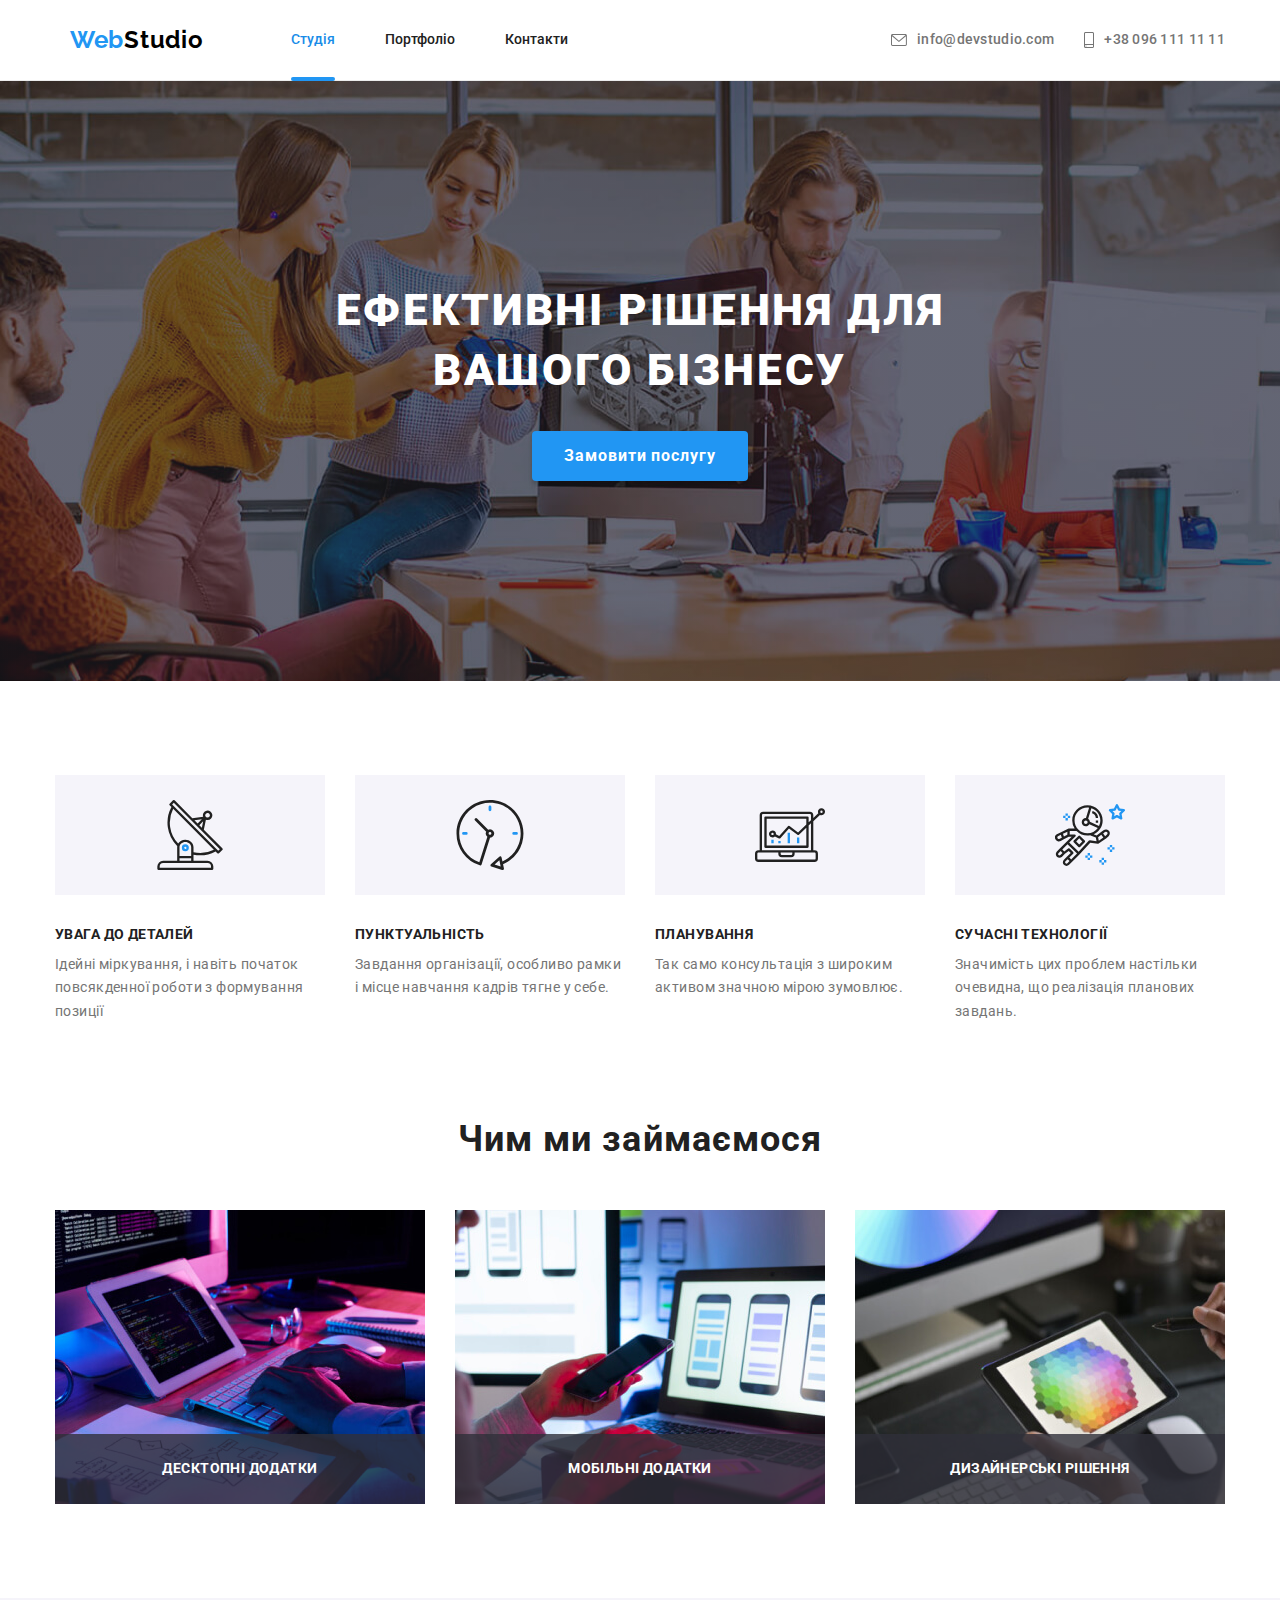
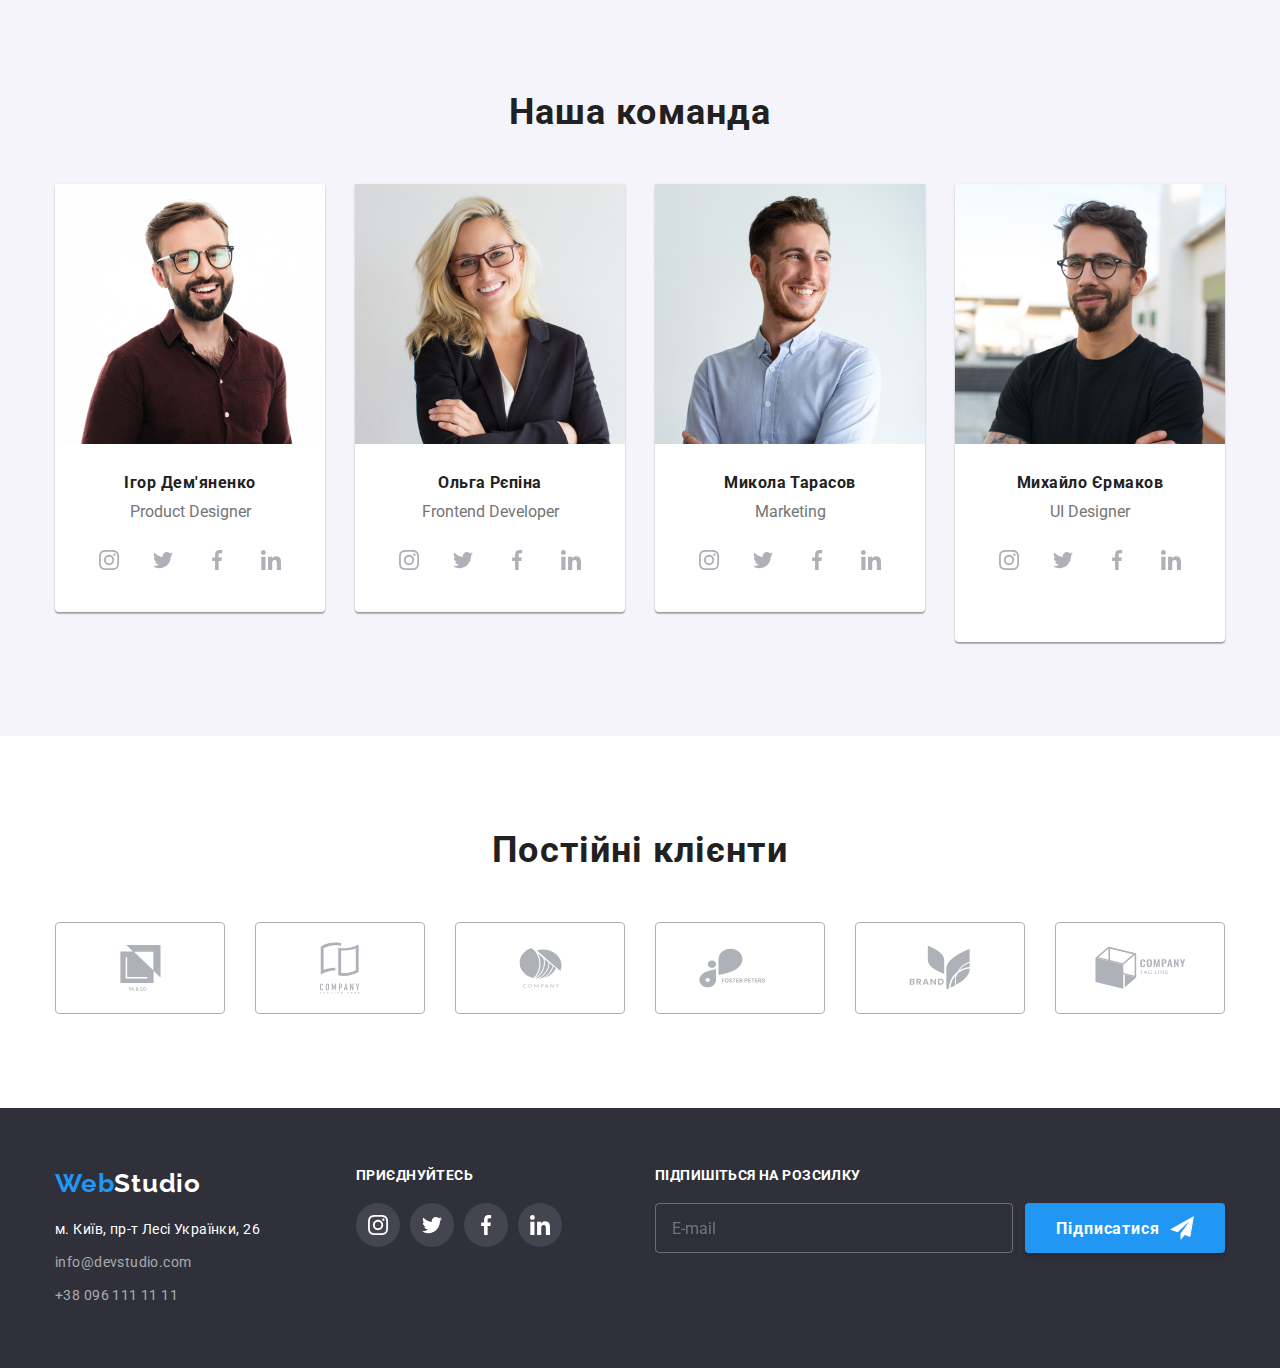
==== commit 8d1566c8: "added style" ====
--- a/index.html
+++ b/index.html
@@ -38,7 +38,7 @@
                         <svg class="contacts_svg-mail" width="16" height="12">
                             <use href="./img/sprite.svg#icon-mail"></use>
                         </svg>
-                        info@devstudio.com
+                        info@devstudio.com 
                     </a>
                 </li>
                 <li class="contacts_item">
@@ -50,8 +50,8 @@
                     </a>
                 </li>
             </ul>         
-            <div class="mobile js-menu-container is-open" id="mobile-menu">
-                <button class="mobile_button js-close-menu">
+            <div class="mobile js-menu-container" id="mobile-menu">
+                <button class="mobile_button is-open js-close-menu">
                     <svg width="40" height="40">
                         <use href="./img/sprite.svg#icon-cross"></use>
                     </svg>
@@ -109,7 +109,7 @@
             <div class="backdrop is-hidden" data-modal>
                 <div class="modal">
                     <button data-modal-close class="btn_modal">
-                        <svg class="modal_svg">
+                        <svg class="modal_svg" width="11" height="11">
                             <use href="./img/close-modal.svg#icon-close-modal"></use>
                         </svg>
                     </button>
@@ -553,10 +553,10 @@
                                 <a class="address_link" href="https://goo.gl/maps/zrXDnJqUbXL16Lcg9" target="_blank" rel="noopener noreferrer nofollow">м. Київ, пр-т Лесі Українки, 26</a>
                             </li>
                             <li class="address_item">
-                                <a class="address_link footer_email--two" href="mailto:info@devstudio.com">info@devstudio.com</a>
+                                <a class="footer_email--two" href="mailto:info@devstudio.com">info@devstudio.com</a>
                             </li>
                             <li class="address_item">
-                                <a class="address_link footer_tel--two" href="tel:+380961111111">+38 096 111 11 11</a>
+                                <a class="footer_tel--two" href="tel:+380961111111">+38 096 111 11 11</a>
                             </li>
                         </ul>
                     </address>
--- a/css/main.min.css
+++ b/css/main.min.css
@@ -1 +1 @@
-/*! modern-normalize v1.1.0 | MIT License | https://github.com/sindresorhus/modern-normalize */*,::before,::after{-webkit-box-sizing:border-box;box-sizing:border-box}html{line-height:1.15;-webkit-text-size-adjust:100%;-moz-tab-size:4;-o-tab-size:4;tab-size:4}body{margin:0;font-family:system-ui,-apple-system,"Segoe UI",Roboto,Helvetica,Arial,sans-serif,"Apple Color Emoji","Segoe UI Emoji"}hr{height:0;color:inherit}abbr[title]{-webkit-text-decoration:underline dotted;text-decoration:underline dotted}b,strong{font-weight:bolder}code,kbd,samp,pre{font-family:ui-monospace,SFMono-Regular,Consolas,"Liberation Mono",Menlo,monospace;font-size:1em}small{font-size:80%}sub,sup{font-size:75%;line-height:0;position:relative;vertical-align:baseline}sub{bottom:-0.25em}sup{top:-0.5em}table{text-indent:0;border-color:inherit}button,input,optgroup,select,textarea{font-family:inherit;font-size:100%;line-height:1.15;margin:0}button,select{text-transform:none}button,[type=button],[type=reset],[type=submit]{-webkit-appearance:button}::-moz-focus-inner{border-style:none;padding:0}:-moz-focusring{outline:1px dotted ButtonText}:-moz-ui-invalid{box-shadow:none}legend{padding:0}progress{vertical-align:baseline}::-webkit-inner-spin-button,::-webkit-outer-spin-button{height:auto}[type=search]{-webkit-appearance:textfield;outline-offset:-2px}::-webkit-search-decoration{-webkit-appearance:none}::-webkit-file-upload-button{-webkit-appearance:button;font:inherit}summary{display:list-item}body{font-family:"Roboto",sans-serif;color:#212121;background-color:#fff}*{-webkit-box-sizing:border-box;box-sizing:border-box}h1,h2,h3,h4,h5,h6,p{margin:0;padding:0}a{text-decoration:none}ul,ol{margin:0;padding:0;list-style:none}.container{width:100%;padding-left:15px;padding-right:15px;margin:0 auto}.section{padding-top:94px;padding-bottom:94px}.img{display:block;width:100%;height:auto}.picture{display:block;width:100%;height:auto}.header{border-bottom:1px solid #ececec}.visually-hidden{position:absolute;width:1px;height:1px;margin:-1px;border:0;padding:0;white-space:nowrap;-webkit-clip-path:inset(100%);clip-path:inset(100%);clip:rect(0 0 0 0);overflow:hidden}h2{font-weight:700;font-size:36px;line-height:1.16;letter-spacing:.03em;color:#212121;margin-bottom:50px}.btn{font-family:inherit;color:#fff;background:#2196f3;font-size:16px;border-color:rgba(0,0,0,0);font-weight:500;border-radius:4px;-webkit-box-shadow:0px 4px 4px rgba(0,0,0,.15);box-shadow:0px 4px 4px rgba(0,0,0,.15);padding:10px 32px;text-align:center;letter-spacing:.06em;cursor:pointer;-webkit-transition:background-color 250ms cubic-bezier(0.4, 0, 0.2, 1);transition:background-color 250ms cubic-bezier(0.4, 0, 0.2, 1)}.btn:hover,.btn:focus{background-color:#188ce8}.btn_modal{position:absolute;display:-webkit-box;display:-ms-flexbox;display:flex;-webkit-box-pack:center;-ms-flex-pack:center;justify-content:center;-webkit-box-align:center;-ms-flex-align:center;align-items:center;width:30px;height:30px;top:8px;padding:0;right:8px;border-radius:50%;cursor:pointer;background-color:#fff;border:1px solid rgba(0,0,0,.1)}.btn_modal:hover,.btn_modal:focus{border:1px solid rgba(0,0,0,.1);fill:currentColor}.btn-fly{padding:10px 52px;width:200px;height:50px}.hero_btn{font-family:inherit;color:#fff;background:#2196f3;font-size:16px;border-color:rgba(0,0,0,0);font-weight:500;border-radius:4px;line-height:1.87;-webkit-box-shadow:0px 4px 4px rgba(0,0,0,.15);box-shadow:0px 4px 4px rgba(0,0,0,.15);padding:10px 32px;text-align:center;letter-spacing:.06em;cursor:pointer;-webkit-transition:background-color 250ms cubic-bezier(0.4, 0, 0.2, 1);transition:background-color 250ms cubic-bezier(0.4, 0, 0.2, 1)}.hero_btn:hover,.hero_btn:focus{background-color:#188ce8}.btn-svg{display:-webkit-box;display:-ms-flexbox;display:flex;-webkit-box-align:center;-ms-flex-align:center;align-items:center;padding:10px 28px;-webkit-transition:background-color 250ms cubic-bezier(0.4, 0, 0.2, 1);transition:background-color 250ms cubic-bezier(0.4, 0, 0.2, 1)}.btn-svg:hover,.btn-svg:focus{background-color:#188ce8}.btn-svg .icon-telega{margin-left:10px}.button_btn-menu{font-family:inherit;font-size:16px;font-weight:500;line-height:1.62;padding:6px 22px;color:#212121;background-color:#f5f4fa;border-radius:4px;border-color:rgba(0,0,0,0);cursor:pointer;letter-spacing:.03em;-webkit-transition:background-color 250ms cubic-bezier(0.4, 0, 0.2, 1),color 250ms cubic-bezier(0.4, 0, 0.2, 1),-webkit-box-shadow 250ms cubic-bezier(0.4, 0, 0.2, 1);transition:background-color 250ms cubic-bezier(0.4, 0, 0.2, 1),color 250ms cubic-bezier(0.4, 0, 0.2, 1),-webkit-box-shadow 250ms cubic-bezier(0.4, 0, 0.2, 1);transition:background-color 250ms cubic-bezier(0.4, 0, 0.2, 1),color 250ms cubic-bezier(0.4, 0, 0.2, 1),box-shadow 250ms cubic-bezier(0.4, 0, 0.2, 1);transition:background-color 250ms cubic-bezier(0.4, 0, 0.2, 1),color 250ms cubic-bezier(0.4, 0, 0.2, 1),box-shadow 250ms cubic-bezier(0.4, 0, 0.2, 1),-webkit-box-shadow 250ms cubic-bezier(0.4, 0, 0.2, 1)}.button_btn-menu:hover{background-color:#2196f3;-webkit-box-shadow:0px 3px 1px rgba(0,0,0,.1),0px 1px 2px rgba(0,0,0,.08),0px 2px 2px rgba(0,0,0,.12);box-shadow:0px 3px 1px rgba(0,0,0,.1),0px 1px 2px rgba(0,0,0,.08),0px 2px 2px rgba(0,0,0,.12);color:#fff}.button_btn-menu:focus{background-color:#2196f3;color:#fff}.header-container{max-width:1600px;margin:0 auto}@media screen and (max-width: 767px){.mobile{position:relative;top:0;left:0;width:100%;height:100vh;padding:48px 40px;-webkit-transform:translateX(100%);transform:translateX(100%);background-color:#fff;display:none}}@media screen and (min-width: 320px){.header_wrap-nav{display:-webkit-box;display:-ms-flexbox;display:flex;-webkit-box-pack:justify;-ms-flex-pack:justify;justify-content:space-between;-webkit-box-align:center;-ms-flex-align:center;align-items:center;padding-left:15px;padding-right:15px;margin:0 auto}.header_logo{font-family:"Raleway",sans-serif;color:var(--logo-main-color);font-size:26px;font-weight:700;line-height:1.19;letter-spacing:.03em;text-decoration:none}.header_logo-color{color:#2196f3}.header_nav{display:none}.header_button{display:-webkit-inline-box;display:-ms-inline-flexbox;display:inline-flex;padding:0;border:none;background-color:rgba(0,0,0,0)}.contacts{display:none}.contacts_link{display:-webkit-box;display:-ms-flexbox;display:flex;text-decoration:none;font-weight:500;font-size:14px;line-height:1.33;color:#757575;-webkit-transition:color 250ms cubic-bezier(0.4, 0, 0.2, 1);transition:color 250ms cubic-bezier(0.4, 0, 0.2, 1);-webkit-box-align:center;-ms-flex-align:center;align-items:center}.contacts_svg-mail,.contacts_svg-tel{margin-right:10px}.mobile{position:fixed;top:0;left:0;width:100vw;height:100vh;padding:48px 40px;-webkit-transform:translateX(100%);transform:translateX(100%);background-color:#fff}.mobile_button{position:absolute;top:10px;right:15px;display:-webkit-inline-box;display:-ms-inline-flexbox;display:inline-flex;padding:0;border:none;background-color:rgba(0,0,0,0)}.mobile.is-open{opacity:1;pointer-events:visible;visibility:visible;-webkit-transform:translateX(0%);transform:translateX(0%);-webkit-transition:250ms cubic-bezier(0.4, 0, 0.2, 1);transition:250ms cubic-bezier(0.4, 0, 0.2, 1)}.mobile_header{padding-left:0;margin:0 auto;list-style:none;margin-bottom:302px}.mobile_link{position:relative;display:block;padding:0;text-decoration:none;font-weight:500;font-size:40px;line-height:1.17;letter-spacing:.02em;color:#212121;-webkit-transition:250ms cubic-bezier(0.4, 0, 0.2, 1);transition:250ms cubic-bezier(0.4, 0, 0.2, 1)}.mobile_link:hover{color:#2196f3}.mobile_link.current{color:#188ce8}.mobile_item:not(:last-child){margin-bottom:32px}.mobile_contacts{padding-left:0;margin:0 auto;list-style:none;margin-bottom:64px}.mobile_contacts-item:not(:last-child){margin-bottom:32px}.mobile_contacts-tel{text-decoration:none;font-weight:500;font-size:34px;line-height:1.17;-webkit-transition:color 250ms cubic-bezier(0.4, 0, 0.2, 1);transition:color 250ms cubic-bezier(0.4, 0, 0.2, 1);color:#2196f3}.mobile_contacts-mail{text-decoration:none;font-weight:500;font-size:24px;line-height:1.16;color:#757575;-webkit-transition:color 250ms cubic-bezier(0.4, 0, 0.2, 1);transition:color 250ms cubic-bezier(0.4, 0, 0.2, 1)}.mobile_contacts-icon{display:none}.social{display:-webkit-box;display:-ms-flexbox;display:flex;padding-left:0;margin:0 auto;list-style:none}.social__item:not(:last-child){padding-right:10px;border-right:1px solid rgba(33,33,33,.2)}.social__item:not(:first-child){padding-left:10px}.social__link{font-weight:500;font-size:18px;line-height:1.22;letter-spacing:.02em;color:#2196f3}}@media screen and (min-width: 768px){.header-container{width:768px;display:-webkit-box;display:-ms-flexbox;display:flex}.header_wrap-nav{display:-webkit-box;display:-ms-flexbox;display:flex;-webkit-box-align:center;-ms-flex-align:center;align-items:center;-webkit-box-pack:start;-ms-flex-pack:start;justify-content:flex-start}.mobile{display:none}.header_button{display:none}.header_logo{text-decoration:none;font-family:Raleway,sans-serif;font-weight:700;font-size:24px;line-height:1.16;letter-spacing:.03;color:#000}.header_logo-color{color:#2196f3}.header_nav-link.current{color:#188ce8}.current::after{display:block;position:absolute;content:"";width:100%;height:4px;background:#2196f3;border-radius:2px;bottom:-1px}.header_nav{display:-webkit-box;display:-ms-flexbox;display:flex;margin-left:87px;margin-top:0;margin-bottom:0;padding-left:0;list-style:none}.nav-item.current{color:#188ce8}.header_nav-item:not(:last-child){margin-right:50px}.header_nav-link{position:relative;display:block;padding:32px 0;text-decoration:none;font-weight:500;font-size:14px;line-height:1.14;color:#212121;-webkit-transition:color 250ms cubic-bezier(0.4, 0, 0.2, 1);transition:color 250ms cubic-bezier(0.4, 0, 0.2, 1)}.header_nav-link:hover{color:#2196f3}.mobile_link.current{color:#188ce8}.mobile_link.current::after{content:"";position:absolute;display:block;left:0;bottom:0;width:100%;height:4px;border-radius:2px;background-color:#2196f3}.contacts{display:-webkit-box;display:-ms-flexbox;display:flex;-webkit-box-pack:center;-ms-flex-pack:center;justify-content:center;-webkit-box-orient:vertical;-webkit-box-direction:normal;-ms-flex-direction:column;flex-direction:column;margin:0;margin-left:auto;padding:0;list-style:none}.contacts_link{display:-webkit-box;display:-ms-flexbox;display:flex;-webkit-box-align:center;-ms-flex-align:center;align-items:center;text-decoration:none;font-weight:500;font-size:14px;line-height:1.14;color:#757575;-webkit-transition:color 250ms cubic-bezier(0.4, 0, 0.2, 1);transition:color 250ms cubic-bezier(0.4, 0, 0.2, 1)}.contacts_svg-tel{width:10px;height:14px;fill:currentColor;margin-right:8px}.contacts_svg-mail{width:14px;height:10px;fill:currentColor;margin-right:8px}.mobile_contacts-icon{margin-right:10px;fill:#757575}.contacts_link:hover svg use,.contacts_link:focus svg use{fill:#2196f3;-webkit-transition:250ms cubic-bezier(0.4, 0, 0.2, 1);transition:250ms cubic-bezier(0.4, 0, 0.2, 1)}.contacts_link:hover,.contacts_link:focus{color:#2196f3}}@media screen and (min-width: 768px)and (max-width: 1199px){.contacts_item{margin-bottom:10px}}@media screen and (min-width: 1200px){.header-container{width:1200px;display:-webkit-box;display:-ms-flexbox;display:flex}.contacts{display:-webkit-box;display:-ms-flexbox;display:flex;-webkit-box-orient:horizontal;-webkit-box-direction:normal;-ms-flex-direction:row;flex-direction:row;margin-left:auto}.contacts_item:not(:last-child){margin-right:30px}.contacts_link{display:-webkit-box;display:-ms-flexbox;display:flex;-webkit-box-align:center;-ms-flex-align:center;align-items:center;padding-bottom:32px;padding-top:32px}.contacts_svg-mail{width:16px;height:12px;margin-right:10px;fill:currentColor}.contacts_svg-tel{margin-right:10px;width:10px;height:16px;fill:currentColor}.contacts_email-svg,.contacts_tel-svg{font-size:14px;line-height:1.14;letter-spacing:.02em;color:#757575;padding-top:32px;-webkit-transition:color 250ms cubic-bezier(0.4, 0, 0.2, 1);transition:color 250ms cubic-bezier(0.4, 0, 0.2, 1);font-weight:500}.contacts_tel-svg:hover,.contacts_email-svg:hover,.contacts_tel-svg:focus,.contacts_email-svg:focus{color:#2196f3}.header_wrap-nav{display:-webkit-box;display:-ms-flexbox;display:flex;-webkit-box-align:center;-ms-flex-align:center;align-items:center;width:auto}.header_nav-link.current{color:#188ce8}.current::after{position:absolute;display:block;content:"";width:100%;height:4px;background:#2196f3;border-radius:2px;bottom:-1px}}.hero{background-image:-webkit-gradient(linear, left top, right top, from(rgba(47, 48, 58, 0.4)), to(rgba(47, 48, 58, 0.4))),url(../img/bg-mobile.jpg);background-image:linear-gradient(to right, rgba(47, 48, 58, 0.4), rgba(47, 48, 58, 0.4)),url(../img/bg-mobile.jpg);margin:0 auto;width:100%;background-size:cover;background-repeat:no-repeat;background-position:center}@media(min-device-pixel-ratio: 2),(-webkit-min-device-pixel-ratio: 2),(min-resolution: 192dpi),(min-resolution: 2dppx){.hero{background-image:-webkit-gradient(linear, left top, right top, from(rgba(47, 48, 58, 0.4)), to(rgba(47, 48, 58, 0.4))),url(../img/bg-mobile2x.jpg);background-image:linear-gradient(to right, rgba(47, 48, 58, 0.4), rgba(47, 48, 58, 0.4)),url(../img/bg-mobile2x.jpg)}}@media screen and (min-width: 768px){.hero{background-image:-webkit-gradient(linear, left top, right top, from(rgba(47, 48, 58, 0.4)), to(rgba(47, 48, 58, 0.4))),url(../img/bg-table.jpg);background-image:linear-gradient(to right, rgba(47, 48, 58, 0.4), rgba(47, 48, 58, 0.4)),url(../img/bg-table.jpg)}}@media screen and (min-width: 768px)and (min-device-pixel-ratio: 2),screen and (min-width: 768px)and (-webkit-min-device-pixel-ratio: 2),screen and (min-width: 768px)and (min-resolution: 192dpi),screen and (min-width: 768px)and (min-resolution: 2dppx){.hero{background-image:-webkit-gradient(linear, left top, right top, from(rgba(47, 48, 58, 0.4)), to(rgba(47, 48, 58, 0.4))),url(../img/bg-table2x.jpg);background-image:linear-gradient(to right, rgba(47, 48, 58, 0.4), rgba(47, 48, 58, 0.4)),url(../img/bg-table2x.jpg)}}@media screen and (min-width: 1200px){.hero{background-image:-webkit-gradient(linear, left top, right top, from(rgba(47, 48, 58, 0.4)), to(rgba(47, 48, 58, 0.4))),url(../img/bg-img.jpg);background-image:linear-gradient(to right, rgba(47, 48, 58, 0.4), rgba(47, 48, 58, 0.4)),url(../img/bg-img.jpg)}}@media screen and (min-width: 1200px)and (min-device-pixel-ratio: 2),screen and (min-width: 1200px)and (-webkit-min-device-pixel-ratio: 2),screen and (min-width: 1200px)and (min-resolution: 192dpi),screen and (min-width: 1200px)and (min-resolution: 2dppx){.hero{background-image:-webkit-gradient(linear, left top, right top, from(rgba(47, 48, 58, 0.4)), to(rgba(47, 48, 58, 0.4))),url(../img/bg-img2x.jpg);background-image:linear-gradient(to right, rgba(47, 48, 58, 0.4), rgba(47, 48, 58, 0.4)),url(../img/bg-img2x.jpg)}}.hero_btn{display:block;padding:10px 32px;margin:0 auto;font-family:inherit;font-weight:700;font-size:16px;line-height:1.87;letter-spacing:.06em;background-color:#2196f3;color:#fff;-webkit-box-shadow:0px 4px 4px rgba(0,0,0,.15);box-shadow:0px 4px 4px rgba(0,0,0,.15);border-radius:4px;border:#ffdead;cursor:pointer;-webkit-transition:background-color 250ms cubic-bezier(0.4, 0, 0.2, 1);transition:background-color 250ms cubic-bezier(0.4, 0, 0.2, 1)}.hero_btn:hover,.hero_btn:focus{background-color:#188ce8}.hero_title{max-width:400px;padding-top:118px;margin:0 auto;margin-bottom:30px;font-weight:900;font-size:26px;line-height:1.61;text-align:center;letter-spacing:.06em;color:#fff}.backdrop{position:fixed;top:0;width:100%;height:100%;background-color:rgba(0,0,0,.2);-webkit-transition:opacity 300ms linear,visibility 300ms linear;transition:opacity 300ms linear,visibility 300ms linear}.backdrop.is-hidden{opacity:0;pointer-events:none;visibility:hidden}.modal{position:absolute;padding:40px;width:290px;min-height:560px;background-color:#fff;-webkit-box-shadow:0px 1px 3px rgba(0,0,0,.12),0px 1px 1px rgba(0,0,0,.14),0px 2px 1px rgba(0,0,0,.2);box-shadow:0px 1px 3px rgba(0,0,0,.12),0px 1px 1px rgba(0,0,0,.14),0px 2px 1px rgba(0,0,0,.2);border-radius:4px;top:50%;left:50%;-webkit-transform:translate(-50%, -50%) scale(1);transform:translate(-50%, -50%) scale(1);-webkit-transition:-webkit-transform 1000ms cubic-bezier(0.4, 0, 0.2, 1);transition:-webkit-transform 1000ms cubic-bezier(0.4, 0, 0.2, 1);transition:transform 1000ms cubic-bezier(0.4, 0, 0.2, 1);transition:transform 1000ms cubic-bezier(0.4, 0, 0.2, 1), -webkit-transform 1000ms cubic-bezier(0.4, 0, 0.2, 1)}@media screen and (min-width: 320px){.hero{text-align:center;padding-bottom:118px;max-width:1600px;margin:0 auto;margin-left:auto;margin-right:auto}.hero_title{font-weight:900;font-size:26px;line-height:1.61;letter-spacing:.06em;text-transform:uppercase;text-align:center;color:#fff}.hero_btn{font-weight:700}.backdrop{position:fixed;top:0;left:0;background:rgba(0,0,0,.2);width:100%;height:100%;-webkit-transition:opacity 250ms cubic-bezier(0.4, 0, 0.2, 1),visibility 250ms cubic-bezier(0.4, 0, 0.2, 1);transition:opacity 250ms cubic-bezier(0.4, 0, 0.2, 1),visibility 250ms cubic-bezier(0.4, 0, 0.2, 1)}.backdrop.is-hidden{opacity:0;pointer-events:none;visibility:hidden}.modal{position:absolute;background:#fff;-webkit-box-shadow:0px 1px 3px rgba(0,0,0,.12),0px 1px 1px rgba(0,0,0,.14),0px 2px 1px rgba(0,0,0,.2);box-shadow:0px 1px 3px rgba(0,0,0,.12),0px 1px 1px rgba(0,0,0,.14),0px 2px 1px rgba(0,0,0,.2);border-radius:4px;width:450px;min-height:609px;top:50%;left:50%;padding:40px;-webkit-transform:translate(-50%, -50%);transform:translate(-50%, -50%);-webkit-transition:-webkit-transform 250ms cubic-bezier(0.4, 0, 0.2, 1);transition:-webkit-transform 250ms cubic-bezier(0.4, 0, 0.2, 1);transition:transform 250ms cubic-bezier(0.4, 0, 0.2, 1);transition:transform 250ms cubic-bezier(0.4, 0, 0.2, 1), -webkit-transform 250ms cubic-bezier(0.4, 0, 0.2, 1)}.modal_svg{color:#2196f3;width:18px;height:18px}.form-hero{width:370px;margin-left:auto;margin-right:auto}.form_hero-title{width:370px;margin-bottom:30px;font-weight:700;line-height:1.15;letter-spacing:.03em;font-size:20px;width:448px}.form_field{position:relative;display:-webkit-box;display:-ms-flexbox;display:flex;-webkit-box-orient:vertical;-webkit-box-direction:normal;-ms-flex-direction:column;flex-direction:column;margin-bottom:10px}.form_field:focus-within>input{border:1px solid #2196f3;border-radius:4px}.form_field:focus-within>.form_field-svg{fill:currentColor}.form_field textarea{resize:none;border:1px solid rgba(33,33,33,.2);border-radius:4px;padding:12px 16px;outline:none;-webkit-transition:border 250ms cubic-bezier(0.4, 0, 0.2, 1),border-radius 250ms cubic-bezier(0.4, 0, 0.2, 1);transition:border 250ms cubic-bezier(0.4, 0, 0.2, 1),border-radius 250ms cubic-bezier(0.4, 0, 0.2, 1)}.form_field textarea:focus{border:1px solid #2196f3;border-radius:4px}.form_field textarea::-webkit-input-placeholder{font-weight:400;line-height:14px;letter-spacing:.01em;color:rgba(117,117,117,.5);font-size:12px}.form_field textarea::-moz-placeholder{font-weight:400;line-height:14px;letter-spacing:.01em;color:rgba(117,117,117,.5);font-size:12px}.form_field textarea:-ms-input-placeholder{font-weight:400;line-height:14px;letter-spacing:.01em;color:rgba(117,117,117,.5);font-size:12px}.form_field textarea::-ms-input-placeholder{font-weight:400;line-height:14px;letter-spacing:.01em;color:rgba(117,117,117,.5);font-size:12px}.form_field textarea::placeholder{font-weight:400;line-height:14px;letter-spacing:.01em;color:rgba(117,117,117,.5);font-size:12px}.form_field-input{width:100%;margin:0;padding-left:42px}.form_field-svg{position:absolute;top:50%;left:12px;color:#2196f3;display:inline-block}.form_field label{text-align:left;font-weight:400;line-height:1.16;letter-spacing:.01em;font-size:12px;color:#757575;margin-bottom:4px}.form_field input{border:1px solid rgba(33,33,33,.2);border-radius:4px;height:40px;margin:0;outline:none;-webkit-transition:border 250ms cubic-bezier(0.4, 0, 0.2, 1),border-radius 250ms cubic-bezier(0.4, 0, 0.2, 1);transition:border 250ms cubic-bezier(0.4, 0, 0.2, 1),border-radius 250ms cubic-bezier(0.4, 0, 0.2, 1)}.form_checkbox{margin-bottom:30px}.form_checkbox-label{position:relative;display:-webkit-box;display:-ms-flexbox;display:flex;-webkit-box-align:center;-ms-flex-align:center;align-items:center;-webkit-box-pack:center;-ms-flex-pack:center;justify-content:center;font-weight:400;line-height:1.71;letter-spacing:.03em;color:#757575;font-size:12px}.form_checkbox-input{position:absolute;width:1px;height:1px;margin:-1px;border:0;padding:0;clip:rect(0 0 0 0);overflow:hidden}.form_checkbox-input:checked+.form_checkbox-icon{border-color:rgba(0,0,0,0);background-image:url(/img/icon-check.svg);background-size:contain;background-origin:border-box;fill:var(--container-bg-color);background-color:#2196f3;border-color:#2196f3}.form_checkbox-icon{display:inline-block;width:16px;height:15px;border:2px solid #212121;border-radius:4px;margin-right:7px;-webkit-transition:fill 250ms cubic-bezier(0.4, 0, 0.2, 1),border-color 250ms cubic-bezier(0.4, 0, 0.2, 1),background-coloк 250ms cubic-bezier(0.4, 0, 0.2, 1);transition:fill 250ms cubic-bezier(0.4, 0, 0.2, 1),border-color 250ms cubic-bezier(0.4, 0, 0.2, 1),background-coloк 250ms cubic-bezier(0.4, 0, 0.2, 1)}.form_checkbox-policy{font-size:14px;line-height:24px;letter-spacing:.03em;color:#2196f3;margin-left:5px;text-underline-offset:.3em;text-decoration:underline}.form_text{height:120px;margin-bottom:20px}}@media screen and (min-width: 1200px){.hero{text-align:center;padding-top:200px;padding-bottom:200px;max-width:1600px;margin:0 auto;margin-left:auto;margin-right:auto}.hero_title{text-transform:uppercase;font-size:44px;line-height:1.36;color:#fff;letter-spacing:.06em;margin-top:0;max-width:650px;margin-top:200px;letter-spacing:.06em;margin:0 auto 30px auto;font-weight:900}.backdrop{position:fixed;top:0;left:0;background:rgba(0,0,0,.2);width:100%;height:100%;-webkit-transition:opacity 250ms cubic-bezier(0.4, 0, 0.2, 1),visibility 250ms cubic-bezier(0.4, 0, 0.2, 1);transition:opacity 250ms cubic-bezier(0.4, 0, 0.2, 1),visibility 250ms cubic-bezier(0.4, 0, 0.2, 1)}.backdrop.is-hidden{opacity:0;pointer-events:none;visibility:hidden}.modal{position:absolute;background:#fff;-webkit-box-shadow:0px 1px 3px rgba(0,0,0,.12),0px 1px 1px rgba(0,0,0,.14),0px 2px 1px rgba(0,0,0,.2);box-shadow:0px 1px 3px rgba(0,0,0,.12),0px 1px 1px rgba(0,0,0,.14),0px 2px 1px rgba(0,0,0,.2);border-radius:4px;width:528px;height:581px;top:50%;left:50%;padding:40px;-webkit-transform:translate(-50%, -50%);transform:translate(-50%, -50%);-webkit-transition:-webkit-transform 250ms cubic-bezier(0.4, 0, 0.2, 1);transition:-webkit-transform 250ms cubic-bezier(0.4, 0, 0.2, 1);transition:transform 250ms cubic-bezier(0.4, 0, 0.2, 1);transition:transform 250ms cubic-bezier(0.4, 0, 0.2, 1), -webkit-transform 250ms cubic-bezier(0.4, 0, 0.2, 1)}.modal_svg{color:#2196f3;width:18px;height:18px}.form_hero-title{display:block;margin-bottom:30px}}.bussines_list{width:100%}@media screen and (min-width: 768px)and (max-width: 1199px){.container{width:768px}}@media screen and (min-width: 320px){.section_bussines{padding:60px 0}.bussines{display:-webkit-box;display:-ms-flexbox;display:flex;-ms-flex-wrap:wrap;flex-wrap:wrap;-webkit-box-orient:horizontal;-webkit-box-direction:normal;-ms-flex-direction:row;flex-direction:row;padding-left:0}.bussines_list:not(:last-child){margin-bottom:30px}.bussines_list-link{display:-webkit-box;display:-ms-flexbox;display:flex;-webkit-box-pack:center;-ms-flex-pack:center;justify-content:center;-webkit-box-align:center;-ms-flex-align:center;align-items:center;height:120px;background-color:#f5f4fa;margin-bottom:30px}.bussines_important{text-align:center;font-weight:700;font-size:14px;text-transform:uppercase;letter-spacing:.03em;line-height:1.14;margin-bottom:10px}.bussines_text{font-size:14px;color:#757575;letter-spacing:.03em;line-height:1.71}.antena-svg{width:70px;height:70px}.clock-svg{width:70px;height:70px}.comp-svg{width:70px;height:70px}.stronaut-svg{width:70px;height:70px}}@media screen and (min-width: 768px){.section_bussines{padding:60px 0}.bussines{display:-webkit-box;display:-ms-flexbox;display:flex;-ms-flex-wrap:wrap;flex-wrap:wrap;-webkit-box-orient:horizontal;-webkit-box-direction:normal;-ms-flex-direction:row;flex-direction:row;-webkit-box-pack:center;-ms-flex-pack:center;justify-content:center;padding-left:0;list-style:none}.bussines_list{width:calc((100% - 60px)/2);margin:15px}.bussines_list:not(:last-child){margin-bottom:15px}.bussines_list-link{display:-webkit-box;display:-ms-flexbox;display:flex;-webkit-box-pack:center;-ms-flex-pack:center;justify-content:center;-webkit-box-align:center;-ms-flex-align:center;align-items:center;width:100%;height:120px;background-color:#f5f4fa;margin-bottom:30px}.bussines_important{display:inline-block;font-weight:700;font-size:14px;text-transform:uppercase;letter-spacing:.03em;line-height:1.14;margin-bottom:10px}.bussines_text{width:354px;font-size:14px;color:#757575;letter-spacing:.03em;line-height:1.71}.antena-svg{width:70px;height:70px}.clock-svg{width:70px;height:70px}.comp-svg{width:70px;height:70px}.stronaut-svg{width:70px;height:70px}}@media screen and (min-width: 1200px){.section_bussines{padding-top:94px;padding-bottom:94px}.bussines{display:-webkit-box;display:-ms-flexbox;display:flex;-webkit-box-orient:horizontal;-webkit-box-direction:normal;-ms-flex-direction:row;flex-direction:row;-ms-flex-wrap:nowrap;flex-wrap:nowrap}.bussines_list-link{width:270px}.bussines_text{width:270px;height:72px;font-weight:400;line-height:1.71;letter-spacing:.03em;color:#757575;font-size:14px}}@media screen and (min-width: 320px){.section_nazv{display:none}}@media screen and (min-width: 768px){.section_nazv{display:none}}@media screen and (min-width: 1200px){.section_nazv{display:block;padding-top:0}.section_nazv-title{font-weight:700;font-size:36px;line-height:1.16;letter-spacing:.03em;color:#212121;text-align:center;margin-bottom:50px}.section_nazv-img{position:relative;display:-webkit-box;display:-ms-flexbox;display:flex;-webkit-box-pack:center;-ms-flex-pack:center;justify-content:center;gap:30px}.section_nazv-img-link{display:block;max-width:100%}.section_nazv-thumb{position:relative;overflow:hidden}.section_nazv-text{position:absolute;display:-webkit-box;display:-ms-flexbox;display:flex;-webkit-box-pack:center;-ms-flex-pack:center;justify-content:center;-webkit-box-align:center;-ms-flex-align:center;align-items:center;color:#fff;width:100%;height:70px;font-weight:700;font-size:14px;letter-spacing:.03em;line-height:1.14;text-transform:uppercase;bottom:0;background-color:rgba(47,48,58,.8)}}.button-flex{display:-webkit-box;display:-ms-flexbox;display:flex;-webkit-box-pack:center;-ms-flex-pack:center;justify-content:center;margin-bottom:50px}.button_flex-menu:not(:last-child){margin-right:8px}.button_cards-img{display:-webkit-box;display:-ms-flexbox;display:flex;-ms-flex-wrap:wrap;flex-wrap:wrap;gap:30px}.button_cards-link{-webkit-transition:-webkit-box-shadow 250ms cubic-bezier(0.4, 0, 0.2, 1);transition:-webkit-box-shadow 250ms cubic-bezier(0.4, 0, 0.2, 1);transition:box-shadow 250ms cubic-bezier(0.4, 0, 0.2, 1);transition:box-shadow 250ms cubic-bezier(0.4, 0, 0.2, 1), -webkit-box-shadow 250ms cubic-bezier(0.4, 0, 0.2, 1);display:block}.button_cards-link:hover,.button_cards-link:focus{-webkit-box-shadow:0px 1px 1px rgba(0,0,0,.12),0px 4px 4px rgba(0,0,0,.06),1px 4px 6px rgba(0,0,0,.16);box-shadow:0px 1px 1px rgba(0,0,0,.12),0px 4px 4px rgba(0,0,0,.06),1px 4px 6px rgba(0,0,0,.16)}.button_img-hover{position:relative;overflow:hidden}.button_img-block{display:block}.button_img-text{position:absolute;display:-webkit-box;display:-ms-flexbox;display:flex;-webkit-box-pack:center;-ms-flex-pack:center;justify-content:center;-webkit-box-align:center;-ms-flex-align:center;align-items:center;padding:63px 24px;width:100%;top:1px;-webkit-transform:translateY(100%);transform:translateY(100%);height:100%;font-size:18px;line-height:1.55;color:#fff;background-color:rgba(33,150,243,.9);-webkit-transition:-webkit-transform 250ms cubic-bezier(0.4, 0, 0.2, 1);transition:-webkit-transform 250ms cubic-bezier(0.4, 0, 0.2, 1);transition:transform 250ms cubic-bezier(0.4, 0, 0.2, 1);transition:transform 250ms cubic-bezier(0.4, 0, 0.2, 1), -webkit-transform 250ms cubic-bezier(0.4, 0, 0.2, 1)}.button_border{border:1px solid #eee;padding:20px 24px;border-top:none}.button_project{font-weight:700;font-size:18px;line-height:2;letter-spacing:.04em;color:#212121;margin-bottom:4px;margin-top:0}.button_stylep{font-size:16px;line-height:1.87;letter-spacing:.03em;color:#757575;margin-top:0}.button_link:hover .button_img-text,.button_link:focus .button_img-text{-webkit-transition:-webkit-transform 1000ms cubic-bezier(0.4, 0, 0.2, 1);transition:-webkit-transform 1000ms cubic-bezier(0.4, 0, 0.2, 1);transition:transform 1000ms cubic-bezier(0.4, 0, 0.2, 1);transition:transform 1000ms cubic-bezier(0.4, 0, 0.2, 1), -webkit-transform 1000ms cubic-bezier(0.4, 0, 0.2, 1);-webkit-transform:translateY(0);transform:translateY(0);opacity:1}.partner{background-color:#f5f4fa}@media screen and (min-width: 320px){.partner{text-align:center;padding:60px 0}.partner_container{width:480px;margin:0 auto;padding-left:15px;padding-right:15px}.partner_color{margin:0 auto;padding-left:0}.partner_bg-licolor{-webkit-box-shadow:0px 1px 3px rgba(0,0,0,.12),0px 1px 1px rgba(0,0,0,.14),0px 2px 1px rgba(0,0,0,.2);box-shadow:0px 1px 3px rgba(0,0,0,.12),0px 1px 1px rgba(0,0,0,.14),0px 2px 1px rgba(0,0,0,.2);border-radius:0px 0px 4px 4px;background:#fff;margin-bottom:30px;width:100%}.partner_bg-licolor img{display:block;width:100%;height:auto}.partner_fio{padding:30px 30px}.partner_lastname{font-size:16px;line-height:1.18;letter-spacing:.03em;margin-bottom:10px}.partner_work{font-size:16px;color:#757575;line-height:1.18;margin-bottom:16px}.partner_soc-link{display:-webkit-box;display:-ms-flexbox;display:flex;-webkit-box-pack:center;-ms-flex-pack:center;justify-content:center;-webkit-box-align:center;-ms-flex-align:center;align-items:center;gap:10px}.partner_link-a{width:44px;height:44px;display:-webkit-box;display:-ms-flexbox;display:flex;border-radius:50%;-webkit-box-align:center;-ms-flex-align:center;align-items:center;-webkit-box-pack:center;-ms-flex-pack:center;justify-content:center;color:#afb1b8;-webkit-transition:background-color 250ms cubic-bezier(0.4, 0, 0.2, 1),color 250ms cubic-bezier(0.4, 0, 0.2, 1);transition:background-color 250ms cubic-bezier(0.4, 0, 0.2, 1),color 250ms cubic-bezier(0.4, 0, 0.2, 1)}.partner_link-a:hover{background-color:#2196f3;color:#fff}.partner_link-a:focus{background-color:#2196f3}.partner_link-a:focus svg{color:#fff}.partner_link-svg{fill:currentColor}.nazv{font-size:28px;margin-left:0;text-align:center}}@media screen and (min-width: 768px){.partner{text-align:center}.partner_container{width:768px}.partner_color{display:-webkit-box;display:-ms-flexbox;display:flex;-ms-flex-wrap:wrap;flex-wrap:wrap;-webkit-box-orient:horizontal;-webkit-box-direction:normal;-ms-flex-direction:row;flex-direction:row;-webkit-box-pack:center;-ms-flex-pack:center;justify-content:center;gap:30px}.partner_bg-licolor{-webkit-box-shadow:0px 1px 3px rgba(0,0,0,.12),0px 1px 1px rgba(0,0,0,.14),0px 2px 1px rgba(0,0,0,.2);box-shadow:0px 1px 3px rgba(0,0,0,.12),0px 1px 1px rgba(0,0,0,.14),0px 2px 1px rgba(0,0,0,.2);border-radius:0px 0px 4px 4px;background:#fff;margin-bottom:30px;width:calc((100% - 30px)/2);width:354px;margin-bottom:0px}.partner_bg-licolor img{display:block;width:100%;height:auto}.partner_fio{padding:30px 30px}.partner_lastname{font-size:16px;line-height:1.18;letter-spacing:.03em;margin-bottom:10px}.partner_work{font-size:16px;color:#757575;line-height:1.18;margin-bottom:16px}.partner_soc-link{display:-webkit-box;display:-ms-flexbox;display:flex;-webkit-box-orient:horizontal;-webkit-box-direction:normal;-ms-flex-direction:row;flex-direction:row;-ms-flex-wrap:wrap;flex-wrap:wrap}.partner_link-list{gap:15px}.partner_link-a{width:44px;height:44px;display:-webkit-box;display:-ms-flexbox;display:flex;border-radius:50%;-webkit-box-align:center;-ms-flex-align:center;align-items:center;-webkit-box-pack:center;-ms-flex-pack:center;justify-content:center;color:#afb1b8;-webkit-transition:background-color 250ms cubic-bezier(0.4, 0, 0.2, 1),color 250ms cubic-bezier(0.4, 0, 0.2, 1);transition:background-color 250ms cubic-bezier(0.4, 0, 0.2, 1),color 250ms cubic-bezier(0.4, 0, 0.2, 1)}.partner_link-a:hover{background-color:#2196f3;color:#fff}.partner_link-a:focus{background-color:#2196f3}.partner_link-a:focus svg{color:#fff}.partner_link-svg{fill:currentColor}.nazv{font-size:28px;text-align:center;margin-left:0}}@media screen and (min-width: 1200px){.partner{text-align:center;padding-top:94px;padding-bottom:94px}.partner_container{width:1200px}.partner_color{display:-webkit-box;display:-ms-flexbox;display:flex;-ms-flex-wrap:wrap;flex-wrap:wrap;-webkit-box-pack:center;-ms-flex-pack:center;justify-content:center;gap:30px}.partner_bg-licolor{width:calc((100% - 90px)/4);width:270px;margin-bottom:0px}.partner_bg-licolor img{display:block;width:100%;height:auto}.partner_work{font-size:16px;color:#757575;line-height:1.18;margin-bottom:16px}.partner_lastname{font-size:16px;line-height:1.18;letter-spacing:.03em;margin-bottom:10px}.nazv-two{font-weight:700;font-size:36px;line-height:1.16;letter-spacing:.03em;color:#212121;text-align:center;margin-bottom:50px;margin-top:0;margin-left:0}}@media screen and (min-width: 768px)and (max-width: 1199px){.container{width:768px}}@media screen and (min-width: 320px){.client{padding:60px 0}.client_container{width:480px;margin:0 auto;padding-left:15px;padding-right:15px}.client_title{margin:0 auto;font-weight:700;font-size:28px;line-height:1.17;text-align:center;letter-spacing:.03em;margin-bottom:30px}.client_company{display:-webkit-box;display:-ms-flexbox;display:flex;margin:-15px;padding-left:0;list-style:none;-ms-flex-wrap:wrap;flex-wrap:wrap}.client_company-list{display:-webkit-box;display:-ms-flexbox;display:flex;-webkit-box-pack:center;-ms-flex-pack:center;justify-content:center;-webkit-box-align:center;-ms-flex-align:center;align-items:center;height:92px;width:calc((100% - 60px)/2);margin:15px;border:1px solid #afb1b8;border-radius:4px;-webkit-transition:border 250ms cubic-bezier(0.4, 0, 0.2, 1),border-color 250ms cubic-bezier(0.4, 0, 0.2, 1);transition:border 250ms cubic-bezier(0.4, 0, 0.2, 1),border-color 250ms cubic-bezier(0.4, 0, 0.2, 1)}.client_company-list svg{fill:#afb1b8}.client_company-list:hover,.client_company-list:focus{color:#2196f3;border-color:#2196f3}.client_fio{padding-top:30px;padding-bottom:30px;text-align:center;background-color:#fff;border-radius:0px 0px 4px 4px}}@media screen and (min-width: 768px){.client{padding:60px 0}.client_container{width:768px}.client_company-list{width:calc((100% - 90px)/3);margin:15px}}@media screen and (min-width: 1200px){.container{width:1200px}.client{padding:94px 0}.client_title{margin:0 auto;margin-bottom:50px;font-weight:700;font-size:36px;line-height:1.16;text-align:center;letter-spacing:.03em}.client_company{display:-webkit-box;display:-ms-flexbox;display:flex;-webkit-box-pack:justify;-ms-flex-pack:justify;justify-content:space-between;-webkit-box-align:center;-ms-flex-align:center;align-items:center}.client_company-list{width:170px;height:92px}.client_company-link{display:-webkit-box;display:-ms-flexbox;display:flex;-webkit-box-pack:center;-ms-flex-pack:center;justify-content:center;-webkit-box-align:center;-ms-flex-align:center;align-items:center;width:100%;height:100%;border-radius:4px;color:#afb1b8;-webkit-transition:color 250ms cubic-bezier(0.4, 0, 0.2, 1),border-color 250ms cubic-bezier(0.4, 0, 0.2, 1);transition:color 250ms cubic-bezier(0.4, 0, 0.2, 1),border-color 250ms cubic-bezier(0.4, 0, 0.2, 1)}.client_company-link svg{fill:currentColor}.client_company-link:hover,.client_company-link:focus{color:#2196f3;border-color:#2196f3}}.footer_col-last input{width:100%;height:50px;padding:15px 16px;margin-bottom:20px;border:1px solid rgba(255,255,255,.3);-webkit-filter:drop-shadow(0px 4px 4px rgba(0, 0, 0, 0.15));filter:drop-shadow(0px 4px 4px rgba(0, 0, 0, 0.15));border-radius:4px;outline:none;background:none}.address{text-align:center;margin-top:20px;font-style:normal}.address_list{margin:0;padding-left:0;list-style:none}.address_link{text-decoration:none;line-height:1.71;color:rgba(255,255,255,.6);font-size:14px}@media screen and (min-width: 320px){.footer{padding-top:60px;padding-bottom:60px;background:#2f303a}.footer_container{padding-left:15px;padding-right:15px;margin:0 auto}.footer_col{text-align:center;margin-bottom:60px}.footer_col-title{display:block;font-weight:700;line-height:1.14;letter-spacing:.03em;text-transform:uppercase;color:#fff;margin:0 auto;margin-bottom:20px;text-align:center;font-size:14px}.footer_soc{margin-bottom:60px}.footer_logo{display:block;font-size:26px;font-weight:700;line-height:1.19;letter-spacing:.03em;color:#fff}.footer_logo-color{color:#2196f3}.footer_soc-link{margin-top:60px;fill:#fff}.footer_soc-link-title{margin:0 auto;font-weight:700;font-size:14px;line-height:1.14;letter-spacing:.03em;text-transform:uppercase;color:#fff;text-align:center}.footer_soc-link-list{display:-webkit-box;display:-ms-flexbox;display:flex;-webkit-box-pack:center;-ms-flex-pack:center;justify-content:center;margin-top:20px;padding-left:0;list-style:none}.footer_soc-link-li:not(:last-child){margin-right:10px}.footer_soc-link-img{width:44px;height:44px;display:-webkit-box;display:-ms-flexbox;display:flex;-webkit-box-align:center;-ms-flex-align:center;align-items:center;-webkit-box-pack:center;-ms-flex-pack:center;justify-content:center;background:rgba(255,255,255,.1);border-radius:50%;-webkit-transition:background-color 250ms cubic-bezier(0.4, 0, 0.2, 1);transition:background-color 250ms cubic-bezier(0.4, 0, 0.2, 1)}.footer_soc-link-img:hover,.footer_soc-link-img:focus{background-color:#2196f3}.footer .footer_link-svg{fill:#fff}.footer_form button{display:-webkit-box;display:-ms-flexbox;display:flex;-webkit-box-pack:center;-ms-flex-pack:center;justify-content:center;margin:0 auto;margin-top:20px;width:200px;height:50px;background:#2196f3;-webkit-box-shadow:0px 4px 4px rgba(0,0,0,.15);box-shadow:0px 4px 4px rgba(0,0,0,.15);border-radius:4px;border:#ffdead;font-weight:700;font-size:16px;line-height:1.87;letter-spacing:.06em;color:#fff;-webkit-box-align:center;-ms-flex-align:center;align-items:center}}@media screen and (min-width: 768px){.footer{padding:60px 0}.footer_box{display:-webkit-box;display:-ms-flexbox;display:flex;margin-bottom:60px;-webkit-box-pack:center;-ms-flex-pack:center;justify-content:center}.footer_col{margin-bottom:0}.footer_soc{margin:0;margin-left:165px}.footer_container{width:768px}.footer_form{text-align:center}.footer_col-title{font-weight:700;line-height:1.14;letter-spacing:.03em;text-transform:uppercase;color:#fff;margin:0 auto;margin-bottom:20px;text-align:center;font-size:14px}}@media screen and (min-width: 1200px){.footer{padding-top:60px;padding-bottom:60px}.footer_container{display:-webkit-box;display:-ms-flexbox;display:flex;width:1200px}.footer_box{display:-webkit-box;display:-ms-flexbox;display:flex;margin-bottom:0}.footer_logo{display:block;font-weight:700;line-height:1.19;letter-spacing:.03em;color:#fff;margin-bottom:20px;font-size:26px}.footer_col{text-align:left;max-width:100%;margin-bottom:0;margin-right:70px}.footer_col_logo{font-size:26px;line-height:1.19}.footer_col-last{margin-left:93px}.footer_col-last-title{margin-top:0;margin-bottom:20px;text-align:left}.footer_soc{margin:0}.address{text-align:left}.address_list{width:231px}.address_link{font-size:14px;color:#fff;font-style:normal;letter-spacing:.03em;line-height:1.71;-webkit-transition:color 250ms cubic-bezier(0.4, 0, 0.2, 1);transition:color 250ms cubic-bezier(0.4, 0, 0.2, 1)}.address_link:hover,.address_link:focus{color:#2196f3}.footer_soc-link{margin:0}.footer_soc-link-title{text-align:left}.footer_col-title{margin-top:0;text-align:left;margin-bottom:20px}.footer_form{display:-webkit-box;display:-ms-flexbox;display:flex}.footer_form input{margin-right:12px;height:50px;width:358px;color:#fff}.footer_form button{margin-top:0}.footer_email--two{display:inline-block;color:rgba(255,255,255,.6);font-style:normal;line-height:1.71;letter-spacing:.03em;font-size:14px;padding:0;-webkit-transition:color 250ms cubic-bezier(0.4, 0, 0.2, 1);transition:color 250ms cubic-bezier(0.4, 0, 0.2, 1)}.footer_email--two:hover,.footer_email--two:focus{color:#2196f3}.footer_tel--two{display:inline-block;color:rgba(255,255,255,.6);font-style:normal;line-height:1.71;letter-spacing:.03em;font-size:14px;padding:0;-webkit-transition:color 250ms cubic-bezier(0.4, 0, 0.2, 1);transition:color 250ms cubic-bezier(0.4, 0, 0.2, 1)}.footer_tel--two:hover,.footer_tel--two:focus{color:#2196f3}}/*# sourceMappingURL=main.min.css.map */+/*! modern-normalize v1.1.0 | MIT License | https://github.com/sindresorhus/modern-normalize */*,::before,::after{-webkit-box-sizing:border-box;box-sizing:border-box}html{line-height:1.15;-webkit-text-size-adjust:100%;-moz-tab-size:4;-o-tab-size:4;tab-size:4}body{margin:0;font-family:system-ui,-apple-system,"Segoe UI",Roboto,Helvetica,Arial,sans-serif,"Apple Color Emoji","Segoe UI Emoji"}hr{height:0;color:inherit}abbr[title]{-webkit-text-decoration:underline dotted;text-decoration:underline dotted}b,strong{font-weight:bolder}code,kbd,samp,pre{font-family:ui-monospace,SFMono-Regular,Consolas,"Liberation Mono",Menlo,monospace;font-size:1em}small{font-size:80%}sub,sup{font-size:75%;line-height:0;position:relative;vertical-align:baseline}sub{bottom:-0.25em}sup{top:-0.5em}table{text-indent:0;border-color:inherit}button,input,optgroup,select,textarea{font-family:inherit;font-size:100%;line-height:1.15;margin:0}button,select{text-transform:none}button,[type=button],[type=reset],[type=submit]{-webkit-appearance:button}::-moz-focus-inner{border-style:none;padding:0}:-moz-focusring{outline:1px dotted ButtonText}:-moz-ui-invalid{box-shadow:none}legend{padding:0}progress{vertical-align:baseline}::-webkit-inner-spin-button,::-webkit-outer-spin-button{height:auto}[type=search]{-webkit-appearance:textfield;outline-offset:-2px}::-webkit-search-decoration{-webkit-appearance:none}::-webkit-file-upload-button{-webkit-appearance:button;font:inherit}summary{display:list-item}body{font-family:"Roboto",sans-serif;color:#212121;background-color:#fff}*{-webkit-box-sizing:border-box;box-sizing:border-box}h1,h2,h3,h4,h5,h6,p{margin:0;padding:0}a{text-decoration:none}ul,ol{margin:0;padding:0;list-style:none}.container{width:100%;padding-left:15px;padding-right:15px;margin:0 auto}.section{padding-top:94px;padding-bottom:94px}.img{display:block;width:100%;height:auto}.picture{display:block;width:100%;height:auto}.header{border-bottom:1px solid #ececec}.visually-hidden{position:absolute;width:1px;height:1px;margin:-1px;border:0;padding:0;white-space:nowrap;-webkit-clip-path:inset(100%);clip-path:inset(100%);clip:rect(0 0 0 0);overflow:hidden}h2{font-weight:700;font-size:36px;line-height:1.16;letter-spacing:.03em;color:#212121;margin-bottom:50px}.is-hidden{opacity:0;pointer-events:none;visibility:hidden}.btn{font-family:inherit;color:#fff;background:#2196f3;font-size:16px;border-color:rgba(0,0,0,0);font-weight:500;border-radius:4px;-webkit-box-shadow:0px 4px 4px rgba(0,0,0,.15);box-shadow:0px 4px 4px rgba(0,0,0,.15);padding:10px 32px;text-align:center;letter-spacing:.06em;cursor:pointer;-webkit-transition:background-color 250ms cubic-bezier(0.4, 0, 0.2, 1);transition:background-color 250ms cubic-bezier(0.4, 0, 0.2, 1)}.btn:hover,.btn:focus{background-color:#188ce8}.btn_modal{position:absolute;display:-webkit-box;display:-ms-flexbox;display:flex;-webkit-box-pack:center;-ms-flex-pack:center;justify-content:center;-webkit-box-align:center;-ms-flex-align:center;align-items:center;width:30px;height:30px;top:8px;padding:0;right:8px;border-radius:50%;cursor:pointer;background-color:#fff;border:1px solid rgba(0,0,0,.1)}.btn_modal:hover,.btn_modal:focus{border:1px solid rgba(0,0,0,.1);fill:currentColor}.btn-fly{padding:10px 52px;width:200px;height:50px}.hero_btn{font-family:inherit;color:#fff;background:#2196f3;font-size:16px;border-color:rgba(0,0,0,0);font-weight:500;border-radius:4px;line-height:1.87;-webkit-box-shadow:0px 4px 4px rgba(0,0,0,.15);box-shadow:0px 4px 4px rgba(0,0,0,.15);padding:10px 32px;text-align:center;letter-spacing:.06em;cursor:pointer;-webkit-transition:background-color 250ms cubic-bezier(0.4, 0, 0.2, 1);transition:background-color 250ms cubic-bezier(0.4, 0, 0.2, 1)}.hero_btn:hover,.hero_btn:focus{background-color:#188ce8}.btn-svg{display:-webkit-box;display:-ms-flexbox;display:flex;-webkit-box-align:center;-ms-flex-align:center;align-items:center;padding:10px 28px;-webkit-transition:background-color 250ms cubic-bezier(0.4, 0, 0.2, 1);transition:background-color 250ms cubic-bezier(0.4, 0, 0.2, 1)}.btn-svg:hover,.btn-svg:focus{background-color:#188ce8}.button_btn-menu{font-family:inherit;font-size:16px;font-weight:500;line-height:1.62;padding:6px 22px;color:#212121;background-color:#f5f4fa;border-radius:4px;border-color:rgba(0,0,0,0);cursor:pointer;letter-spacing:.03em;-webkit-transition:background-color 250ms cubic-bezier(0.4, 0, 0.2, 1),color 250ms cubic-bezier(0.4, 0, 0.2, 1),-webkit-box-shadow 250ms cubic-bezier(0.4, 0, 0.2, 1);transition:background-color 250ms cubic-bezier(0.4, 0, 0.2, 1),color 250ms cubic-bezier(0.4, 0, 0.2, 1),-webkit-box-shadow 250ms cubic-bezier(0.4, 0, 0.2, 1);transition:background-color 250ms cubic-bezier(0.4, 0, 0.2, 1),color 250ms cubic-bezier(0.4, 0, 0.2, 1),box-shadow 250ms cubic-bezier(0.4, 0, 0.2, 1);transition:background-color 250ms cubic-bezier(0.4, 0, 0.2, 1),color 250ms cubic-bezier(0.4, 0, 0.2, 1),box-shadow 250ms cubic-bezier(0.4, 0, 0.2, 1),-webkit-box-shadow 250ms cubic-bezier(0.4, 0, 0.2, 1)}.button_btn-menu:hover{background-color:#2196f3;-webkit-box-shadow:0px 3px 1px rgba(0,0,0,.1),0px 1px 2px rgba(0,0,0,.08),0px 2px 2px rgba(0,0,0,.12);box-shadow:0px 3px 1px rgba(0,0,0,.1),0px 1px 2px rgba(0,0,0,.08),0px 2px 2px rgba(0,0,0,.12);color:#fff}.button_btn-menu:focus{background-color:#2196f3;color:#fff}.header-container{max-width:1600px;margin:0 auto}.mobile{position:fixed;top:0;left:0;width:100%;height:100%;padding:48px 40px;display:-webkit-box;display:-ms-flexbox;display:flex;-webkit-box-orient:vertical;-webkit-box-direction:normal;-ms-flex-direction:column;flex-direction:column;background-color:#fff;-webkit-transform:translateX(100%);transform:translateX(100%);-webkit-transition:250ms cubic-bezier(0.4, 0, 0.2, 1);transition:250ms cubic-bezier(0.4, 0, 0.2, 1)}.mobile.is-open{-webkit-transform:translateX(0);transform:translateX(0);opacity:1}.social{display:-webkit-box;display:-ms-flexbox;display:flex;-ms-flex-wrap:wrap;flex-wrap:wrap;row-gap:10px;padding-top:64px;padding-left:0;list-style:none}@media screen and (min-width: 320px){.header_wrap-nav{display:-webkit-box;display:-ms-flexbox;display:flex;-webkit-box-pack:justify;-ms-flex-pack:justify;justify-content:space-between;-webkit-box-align:center;-ms-flex-align:center;align-items:center;padding-left:15px;padding-right:15px}.header_logo{font-family:"Raleway",sans-serif;color:var(--logo-main-color);font-size:26px;font-weight:700;line-height:1.19;letter-spacing:.03em;text-decoration:none}.header_logo-color{color:#2196f3}.header_nav{display:none}.header_button{display:-webkit-inline-box;display:-ms-inline-flexbox;display:inline-flex;padding:0;border:none;background-color:rgba(0,0,0,0)}.contacts{display:none}.contacts_link{display:-webkit-box;display:-ms-flexbox;display:flex;text-decoration:none;font-weight:500;font-size:14px;line-height:1.33;color:#757575;-webkit-transition:color 250ms cubic-bezier(0.4, 0, 0.2, 1);transition:color 250ms cubic-bezier(0.4, 0, 0.2, 1);-webkit-box-align:center;-ms-flex-align:center;align-items:center}.contacts_svg-mail,.contacts_svg-tel{margin-right:10px}.mobile_button{position:absolute;top:10px;right:15px;display:-webkit-inline-box;display:-ms-inline-flexbox;display:inline-flex;padding:0;border:none;background-color:rgba(0,0,0,0)}.mobile_header{padding-left:0;list-style:none;margin-bottom:302px}.mobile_link{position:relative;display:block;padding:0;text-decoration:none;font-weight:500;font-size:40px;line-height:1.17;letter-spacing:.02em;color:#212121;-webkit-transition:250ms cubic-bezier(0.4, 0, 0.2, 1);transition:250ms cubic-bezier(0.4, 0, 0.2, 1)}.mobile_link:hover{color:#2196f3}.mobile_link.current{color:#188ce8}.mobile_item:not(:last-child){margin-bottom:32px}.mobile_contacts{padding-left:0;list-style:none;margin-bottom:64px}.mobile_contacts-item:not(:last-child){margin-bottom:32px}.mobile_contacts-tel{text-decoration:none;font-weight:500;font-size:34px;line-height:1.17;-webkit-transition:color 250ms cubic-bezier(0.4, 0, 0.2, 1);transition:color 250ms cubic-bezier(0.4, 0, 0.2, 1);color:#2196f3}.mobile_contacts-mail{text-decoration:none;font-weight:500;font-size:24px;line-height:1.16;color:#757575;-webkit-transition:color 250ms cubic-bezier(0.4, 0, 0.2, 1);transition:color 250ms cubic-bezier(0.4, 0, 0.2, 1)}.mobile_contacts-icon{display:none}.social{margin:0;display:-webkit-box;display:-ms-flexbox;display:flex;-ms-flex-wrap:wrap;flex-wrap:wrap;padding:0;list-style:none}.social__item:not(:last-child){padding-right:10px;border-right:1px solid rgba(33,33,33,.2)}.social__item:not(:first-child){padding-left:10px}.social__link{font-weight:500;font-size:18px;line-height:1.22;letter-spacing:.02em;color:#2196f3}}@media screen and (min-width: 768px){.header-container{width:768px;display:-webkit-box;display:-ms-flexbox;display:flex}.header_wrap-nav{display:-webkit-box;display:-ms-flexbox;display:flex;-webkit-box-align:center;-ms-flex-align:center;align-items:center;-webkit-box-pack:start;-ms-flex-pack:start;justify-content:flex-start}.mobile{display:none}.header_button{display:none}.header_logo{text-decoration:none;font-family:Raleway,sans-serif;font-weight:700;font-size:24px;line-height:1.16;letter-spacing:.03;color:#000}.header_logo-color{color:#2196f3}.header_nav-link.current{color:#188ce8}.current::after{display:block;position:absolute;content:"";width:100%;height:4px;background:#2196f3;border-radius:2px;bottom:-1px}.header_nav{display:-webkit-box;display:-ms-flexbox;display:flex;margin-left:87px;margin-top:0;margin-bottom:0;padding-left:0;list-style:none}.nav-item.current{color:#188ce8}.header_nav-item:not(:last-child){margin-right:50px}.header_nav-link{position:relative;display:block;padding:32px 0;text-decoration:none;font-weight:500;font-size:14px;line-height:1.14;color:#212121;-webkit-transition:color 250ms cubic-bezier(0.4, 0, 0.2, 1);transition:color 250ms cubic-bezier(0.4, 0, 0.2, 1)}.header_nav-link:hover{color:#2196f3}.mobile_link.current{color:#188ce8}.mobile_link.current::after{content:"";position:absolute;display:block;left:0;bottom:0;width:100%;height:4px;border-radius:2px;background-color:#2196f3}.contacts{display:-webkit-box;display:-ms-flexbox;display:flex;-webkit-box-pack:center;-ms-flex-pack:center;justify-content:center;-webkit-box-orient:vertical;-webkit-box-direction:normal;-ms-flex-direction:column;flex-direction:column;margin:0;margin-left:auto;padding:0;list-style:none}.contacts_link{display:-webkit-box;display:-ms-flexbox;display:flex;-webkit-box-align:center;-ms-flex-align:center;align-items:center;text-decoration:none;font-weight:500;font-size:14px;line-height:1.14;color:#757575;-webkit-transition:color 250ms cubic-bezier(0.4, 0, 0.2, 1);transition:color 250ms cubic-bezier(0.4, 0, 0.2, 1)}.contacts_svg-tel{width:10px;height:14px;fill:currentColor;margin-right:8px}.contacts_svg-mail{width:14px;height:10px;fill:currentColor;margin-right:8px}.mobile_contacts-icon{margin-right:10px;fill:#757575}.contacts_link:hover svg use,.contacts_link:focus svg use{fill:#2196f3;-webkit-transition:250ms cubic-bezier(0.4, 0, 0.2, 1);transition:250ms cubic-bezier(0.4, 0, 0.2, 1)}.contacts_link:hover,.contacts_link:focus{color:#2196f3}}@media screen and (min-width: 768px)and (max-width: 1199px){.contacts_item{margin-bottom:10px}}@media screen and (min-width: 1200px){.header-container{width:1200px;display:-webkit-box;display:-ms-flexbox;display:flex}.header_nav-link:hover,.header_nav-link:focus{color:#2196f3}.contacts{display:-webkit-box;display:-ms-flexbox;display:flex;-webkit-box-orient:horizontal;-webkit-box-direction:normal;-ms-flex-direction:row;flex-direction:row;margin-left:auto}.contacts_item:not(:last-child){margin-right:30px}.contacts_link{display:-webkit-box;display:-ms-flexbox;display:flex;-webkit-box-align:center;-ms-flex-align:center;align-items:center;padding-bottom:32px;padding-top:32px}.contacts_svg-mail{width:16px;height:12px;margin-right:10px;fill:currentColor}.contacts_svg-tel{margin-right:10px;width:10px;height:16px;fill:currentColor}.contacts_email-svg,.contacts_tel-svg{font-size:14px;line-height:1.14;letter-spacing:.02em;color:#757575;padding-top:32px;-webkit-transition:color 250ms cubic-bezier(0.4, 0, 0.2, 1);transition:color 250ms cubic-bezier(0.4, 0, 0.2, 1);font-weight:500}.contacts_tel-svg:hover,.contacts_email-svg:hover,.contacts_tel-svg:focus,.contacts_email-svg:focus{color:#2196f3}.header_wrap-nav{display:-webkit-box;display:-ms-flexbox;display:flex;-webkit-box-align:center;-ms-flex-align:center;align-items:center}.header_nav-link.current{color:#188ce8}.current::after{position:absolute;display:block;content:"";width:100%;height:4px;background:#2196f3;border-radius:2px;bottom:-1px}}.hero{background-image:-webkit-gradient(linear, left top, right top, from(rgba(47, 48, 58, 0.4)), to(rgba(47, 48, 58, 0.4))),url(../img/bg-mobile.jpg);background-image:linear-gradient(to right, rgba(47, 48, 58, 0.4), rgba(47, 48, 58, 0.4)),url(../img/bg-mobile.jpg);margin:0 auto;width:100%;background-size:cover;background-repeat:no-repeat;background-position:center}@media(min-device-pixel-ratio: 2),(-webkit-min-device-pixel-ratio: 2),(min-resolution: 192dpi),(min-resolution: 2dppx){.hero{background-image:-webkit-gradient(linear, left top, right top, from(rgba(47, 48, 58, 0.4)), to(rgba(47, 48, 58, 0.4))),url(../img/bg-mobile2x.jpg);background-image:linear-gradient(to right, rgba(47, 48, 58, 0.4), rgba(47, 48, 58, 0.4)),url(../img/bg-mobile2x.jpg)}}@media screen and (min-width: 768px){.hero{background-image:-webkit-gradient(linear, left top, right top, from(rgba(47, 48, 58, 0.4)), to(rgba(47, 48, 58, 0.4))),url(../img/bg-table.jpg);background-image:linear-gradient(to right, rgba(47, 48, 58, 0.4), rgba(47, 48, 58, 0.4)),url(../img/bg-table.jpg)}}@media screen and (min-width: 768px)and (min-device-pixel-ratio: 2),screen and (min-width: 768px)and (-webkit-min-device-pixel-ratio: 2),screen and (min-width: 768px)and (min-resolution: 192dpi),screen and (min-width: 768px)and (min-resolution: 2dppx){.hero{background-image:-webkit-gradient(linear, left top, right top, from(rgba(47, 48, 58, 0.4)), to(rgba(47, 48, 58, 0.4))),url(../img/bg-table2x.jpg);background-image:linear-gradient(to right, rgba(47, 48, 58, 0.4), rgba(47, 48, 58, 0.4)),url(../img/bg-table2x.jpg)}}@media screen and (min-width: 1200px){.hero{background-image:-webkit-gradient(linear, left top, right top, from(rgba(47, 48, 58, 0.4)), to(rgba(47, 48, 58, 0.4))),url(../img/bg-img.jpg);background-image:linear-gradient(to right, rgba(47, 48, 58, 0.4), rgba(47, 48, 58, 0.4)),url(../img/bg-img.jpg)}}@media screen and (min-width: 1200px)and (min-device-pixel-ratio: 2),screen and (min-width: 1200px)and (-webkit-min-device-pixel-ratio: 2),screen and (min-width: 1200px)and (min-resolution: 192dpi),screen and (min-width: 1200px)and (min-resolution: 2dppx){.hero{background-image:-webkit-gradient(linear, left top, right top, from(rgba(47, 48, 58, 0.4)), to(rgba(47, 48, 58, 0.4))),url(../img/bg-img2x.jpg);background-image:linear-gradient(to right, rgba(47, 48, 58, 0.4), rgba(47, 48, 58, 0.4)),url(../img/bg-img2x.jpg)}}.hero_btn{padding:10px 32px;font-family:inherit;font-weight:700;font-size:16px;line-height:1.87;letter-spacing:.06em;background-color:#2196f3;color:#fff;-webkit-box-shadow:0px 4px 4px rgba(0,0,0,.15);box-shadow:0px 4px 4px rgba(0,0,0,.15);border-radius:4px;border:#ffdead;cursor:pointer;-webkit-transition:background-color 250ms cubic-bezier(0.4, 0, 0.2, 1);transition:background-color 250ms cubic-bezier(0.4, 0, 0.2, 1)}.hero_btn:hover,.hero_btn:focus{background-color:#188ce8}.hero_title{max-width:400px;margin:0 auto;margin-bottom:30px;font-weight:900;font-size:26px;line-height:1.61;text-align:center;letter-spacing:.06em;color:#fff}.backdrop{position:fixed;top:0;width:100%;height:100%;background-color:rgba(0,0,0,.2);-webkit-transition:opacity 300ms linear,visibility 300ms linear;transition:opacity 300ms linear,visibility 300ms linear}.backdrop.is-hidden{opacity:0;pointer-events:none;visibility:hidden}.modal{position:absolute;padding:40px;width:350px;height:609px;background-color:#fff;-webkit-box-shadow:0px 1px 3px rgba(0,0,0,.12),0px 1px 1px rgba(0,0,0,.14),0px 2px 1px rgba(0,0,0,.2);box-shadow:0px 1px 3px rgba(0,0,0,.12),0px 1px 1px rgba(0,0,0,.14),0px 2px 1px rgba(0,0,0,.2);border-radius:4px;top:50%;left:50%;-webkit-transform:translate(-50%, -50%) scale(1);transform:translate(-50%, -50%) scale(1);-webkit-transition:-webkit-transform 1000ms cubic-bezier(0.4, 0, 0.2, 1);transition:-webkit-transform 1000ms cubic-bezier(0.4, 0, 0.2, 1);transition:transform 1000ms cubic-bezier(0.4, 0, 0.2, 1);transition:transform 1000ms cubic-bezier(0.4, 0, 0.2, 1), -webkit-transform 1000ms cubic-bezier(0.4, 0, 0.2, 1)}.form_checkbox{display:-webkit-box;display:-ms-flexbox;display:flex;-webkit-box-align:center;-ms-flex-align:center;align-items:center;margin-top:20px;margin-bottom:30px;font-weight:400;font-size:12px;line-height:1.16;letter-spacing:.03em;text-align:center;color:#757575}.form_checkbox label{display:-webkit-box;display:-ms-flexbox;display:flex;-webkit-box-align:center;-ms-flex-align:center;align-items:center;-webkit-box-pack:center;-ms-flex-pack:center;justify-content:center;margin:0}.form_checkbox-input:checked+.form_checkbox-icon{border-color:rgba(0,0,0,0);background-image:url(../img/icon-check.svg);background-size:contain;background-origin:border-box;fill:#fff;background-color:#2196f3;border-color:#2196f3}@media screen and (min-width: 480px){.modal{width:450px}.modal_svg{color:#2196f3;width:18px;height:18px}}@media screen and (min-width: 320px){.hero{text-align:center;padding-bottom:118px;padding-top:118px;max-width:1600px;margin:0 auto;margin-left:auto;margin-right:auto}.hero_title{font-weight:900;font-size:26px;line-height:1.61;letter-spacing:.06em;text-transform:uppercase;text-align:center;color:#fff}.hero_btn{font-weight:700}.backdrop{position:fixed;top:0;left:0;background:rgba(0,0,0,.2);width:100%;height:100%;-webkit-transition:opacity 250ms cubic-bezier(0.4, 0, 0.2, 1),visibility 250ms cubic-bezier(0.4, 0, 0.2, 1);transition:opacity 250ms cubic-bezier(0.4, 0, 0.2, 1),visibility 250ms cubic-bezier(0.4, 0, 0.2, 1)}.backdrop.is-hidden{opacity:0;pointer-events:none;visibility:hidden}.form-hero{width:370px;margin-left:auto;margin-right:auto}.form_hero-title{width:370px;margin-bottom:30px;font-weight:700;line-height:1.15;letter-spacing:.03em;font-size:20px;width:448px}.form_field{position:relative;display:-webkit-box;display:-ms-flexbox;display:flex;-webkit-box-orient:vertical;-webkit-box-direction:normal;-ms-flex-direction:column;flex-direction:column;margin-bottom:10px}.form_field:focus-within>input{border:1px solid #2196f3;border-radius:4px}.form_field:focus-within>.form_field-svg{fill:currentColor}.form_field textarea{resize:none;border:1px solid rgba(33,33,33,.2);border-radius:4px;padding:12px 16px;outline:none;-webkit-transition:border 250ms cubic-bezier(0.4, 0, 0.2, 1),border-radius 250ms cubic-bezier(0.4, 0, 0.2, 1);transition:border 250ms cubic-bezier(0.4, 0, 0.2, 1),border-radius 250ms cubic-bezier(0.4, 0, 0.2, 1)}.form_field textarea:focus{border:1px solid #2196f3;border-radius:4px}.form_field textarea::-webkit-input-placeholder{font-weight:400;line-height:14px;letter-spacing:.01em;color:rgba(117,117,117,.5);font-size:12px}.form_field textarea::-moz-placeholder{font-weight:400;line-height:14px;letter-spacing:.01em;color:rgba(117,117,117,.5);font-size:12px}.form_field textarea:-ms-input-placeholder{font-weight:400;line-height:14px;letter-spacing:.01em;color:rgba(117,117,117,.5);font-size:12px}.form_field textarea::-ms-input-placeholder{font-weight:400;line-height:14px;letter-spacing:.01em;color:rgba(117,117,117,.5);font-size:12px}.form_field textarea::placeholder{font-weight:400;line-height:14px;letter-spacing:.01em;color:rgba(117,117,117,.5);font-size:12px}.form_field-input{width:100%;margin:0;padding-left:42px}.form_field-svg{position:absolute;top:50%;left:12px;color:#2196f3;display:inline-block}.form_field label{text-align:left;font-weight:400;line-height:1.16;letter-spacing:.01em;font-size:12px;color:#757575;margin-bottom:4px}.form_field input{border:1px solid rgba(33,33,33,.2);border-radius:4px;height:40px;margin:0;outline:none;-webkit-transition:border 250ms cubic-bezier(0.4, 0, 0.2, 1),border-radius 250ms cubic-bezier(0.4, 0, 0.2, 1);transition:border 250ms cubic-bezier(0.4, 0, 0.2, 1),border-radius 250ms cubic-bezier(0.4, 0, 0.2, 1)}.form_checkbox{margin-bottom:30px}.form_checkbox-label{position:relative;display:-webkit-box;display:-ms-flexbox;display:flex;-webkit-box-align:center;-ms-flex-align:center;align-items:center;-webkit-box-pack:center;-ms-flex-pack:center;justify-content:center;font-weight:400;line-height:1.71;letter-spacing:.03em;color:#757575;font-size:12px}.form_checkbox-input{position:absolute;width:1px;height:1px;margin:-1px;border:0;padding:0;clip:rect(0 0 0 0);overflow:hidden}.form_checkbox-input:checked+.form_checkbox-icon{border-color:rgba(0,0,0,0);background-image:url(../img/icon-check.svg);background-size:contain;background-origin:border-box;fill:#fff;background-color:#2196f3;border-color:#2196f3}.form_checkbox-icon{display:inline-block;width:16px;height:15px;border:2px solid #212121;border-radius:4px;margin-right:7px;-webkit-transition:fill 250ms cubic-bezier(0.4, 0, 0.2, 1),border-color 250ms cubic-bezier(0.4, 0, 0.2, 1),background-coloк 250ms cubic-bezier(0.4, 0, 0.2, 1);transition:fill 250ms cubic-bezier(0.4, 0, 0.2, 1),border-color 250ms cubic-bezier(0.4, 0, 0.2, 1),background-coloк 250ms cubic-bezier(0.4, 0, 0.2, 1)}.form_checkbox-policy{font-size:14px;line-height:24px;letter-spacing:.03em;color:#2196f3;margin-left:5px;text-underline-offset:.3em;text-decoration:underline}.form_text{height:120px;margin-bottom:20px}}@media screen and (min-width: 1200px){.hero{text-align:center;padding-top:200px;padding-bottom:200px;max-width:1600px;margin:0 auto;margin-left:auto;margin-right:auto}.hero_title{text-transform:uppercase;font-size:44px;line-height:1.36;color:#fff;letter-spacing:.06em;margin-top:0;max-width:650px;margin-top:200px;letter-spacing:.06em;margin:0 auto 30px auto;font-weight:900}.backdrop{position:fixed;top:0;left:0;background:rgba(0,0,0,.2);width:100%;height:100%;-webkit-transition:opacity 250ms cubic-bezier(0.4, 0, 0.2, 1),visibility 250ms cubic-bezier(0.4, 0, 0.2, 1);transition:opacity 250ms cubic-bezier(0.4, 0, 0.2, 1),visibility 250ms cubic-bezier(0.4, 0, 0.2, 1)}.backdrop.is-hidden{opacity:0;pointer-events:none;visibility:hidden}.modal{width:528px;height:581px}.modal_svg{color:#2196f3;width:18px;height:18px}.form_hero-title{display:block;margin-bottom:30px}}.bussines_list{width:100%}@media screen and (min-width: 768px)and (max-width: 1199px){.container{width:768px}}@media screen and (min-width: 320px){.section_bussines{padding:60px 0}.bussines{display:-webkit-box;display:-ms-flexbox;display:flex;-ms-flex-wrap:wrap;flex-wrap:wrap;-webkit-box-orient:horizontal;-webkit-box-direction:normal;-ms-flex-direction:row;flex-direction:row;padding-left:0}.bussines_list:not(:last-child){margin-bottom:30px}.bussines_list-link{display:-webkit-box;display:-ms-flexbox;display:flex;-webkit-box-pack:center;-ms-flex-pack:center;justify-content:center;-webkit-box-align:center;-ms-flex-align:center;align-items:center;height:120px;background-color:#f5f4fa;margin-bottom:30px}.bussines_important{text-align:center;font-weight:700;font-size:14px;text-transform:uppercase;letter-spacing:.03em;line-height:1.14;margin-bottom:10px}.bussines_text{font-size:14px;color:#757575;letter-spacing:.03em;line-height:1.71}.antena-svg{width:70px;height:70px}.clock-svg{width:70px;height:70px}.comp-svg{width:70px;height:70px}.stronaut-svg{width:70px;height:70px}}@media screen and (min-width: 768px){.section_bussines{padding:60px 0}.bussines{display:-webkit-box;display:-ms-flexbox;display:flex;-ms-flex-wrap:wrap;flex-wrap:wrap;-webkit-box-orient:horizontal;-webkit-box-direction:normal;-ms-flex-direction:row;flex-direction:row;-webkit-box-pack:center;-ms-flex-pack:center;justify-content:center;padding-left:0;list-style:none}.bussines_list{width:calc((100% - 60px)/2);margin:15px}.bussines_list:not(:last-child){margin-bottom:15px}.bussines_list-link{display:-webkit-box;display:-ms-flexbox;display:flex;-webkit-box-pack:center;-ms-flex-pack:center;justify-content:center;-webkit-box-align:center;-ms-flex-align:center;align-items:center;width:100%;height:120px;background-color:#f5f4fa;margin-bottom:30px}.bussines_important{display:inline-block;font-weight:700;font-size:14px;text-transform:uppercase;letter-spacing:.03em;line-height:1.14;margin-bottom:10px}.bussines_text{width:354px;font-size:14px;color:#757575;letter-spacing:.03em;line-height:1.71}.antena-svg{width:70px;height:70px}.clock-svg{width:70px;height:70px}.comp-svg{width:70px;height:70px}.stronaut-svg{width:70px;height:70px}}@media screen and (min-width: 1200px){.section_bussines{padding-top:94px;padding-bottom:94px}.bussines{display:-webkit-box;display:-ms-flexbox;display:flex;-webkit-box-orient:horizontal;-webkit-box-direction:normal;-ms-flex-direction:row;flex-direction:row;-ms-flex-wrap:nowrap;flex-wrap:nowrap;margin:-15px}.bussines_list-link{width:270px}.bussines_text{width:270px;height:72px;font-weight:400;line-height:1.71;letter-spacing:.03em;color:#757575;font-size:14px}}@media screen and (min-width: 320px){.section_nazv{display:none}}@media screen and (min-width: 768px){.section_nazv{display:none}}@media screen and (min-width: 1200px){.section_nazv{display:block;padding-top:0}.section_nazv-title{font-weight:700;font-size:36px;line-height:1.16;letter-spacing:.03em;color:#212121;text-align:center;margin-bottom:50px}.section_nazv-img{position:relative;display:-webkit-box;display:-ms-flexbox;display:flex;-webkit-box-pack:center;-ms-flex-pack:center;justify-content:center;gap:30px}.section_nazv-img-link{display:block;max-width:100%}.section_nazv-thumb{position:relative;overflow:hidden}.section_nazv-text{position:absolute;display:-webkit-box;display:-ms-flexbox;display:flex;-webkit-box-pack:center;-ms-flex-pack:center;justify-content:center;-webkit-box-align:center;-ms-flex-align:center;align-items:center;color:#fff;width:100%;height:70px;font-weight:700;font-size:14px;letter-spacing:.03em;line-height:1.14;text-transform:uppercase;bottom:0;background-color:rgba(47,48,58,.8)}}.button-flex{display:-webkit-box;display:-ms-flexbox;display:flex;-webkit-box-pack:center;-ms-flex-pack:center;justify-content:center;margin-bottom:50px}.button_flex-menu:not(:last-child){margin-right:8px}.button_cards-img{display:-webkit-box;display:-ms-flexbox;display:flex;-ms-flex-wrap:wrap;flex-wrap:wrap;gap:30px}.button_cards-link{-webkit-transition:-webkit-box-shadow 250ms cubic-bezier(0.4, 0, 0.2, 1);transition:-webkit-box-shadow 250ms cubic-bezier(0.4, 0, 0.2, 1);transition:box-shadow 250ms cubic-bezier(0.4, 0, 0.2, 1);transition:box-shadow 250ms cubic-bezier(0.4, 0, 0.2, 1), -webkit-box-shadow 250ms cubic-bezier(0.4, 0, 0.2, 1);display:block}.button_cards-link:hover,.button_cards-link:focus{-webkit-box-shadow:0px 1px 1px rgba(0,0,0,.12),0px 4px 4px rgba(0,0,0,.06),1px 4px 6px rgba(0,0,0,.16);box-shadow:0px 1px 1px rgba(0,0,0,.12),0px 4px 4px rgba(0,0,0,.06),1px 4px 6px rgba(0,0,0,.16)}.button_img-hover{position:relative;overflow:hidden}.button_img-block{display:block}.button_img-text{position:absolute;display:-webkit-box;display:-ms-flexbox;display:flex;-webkit-box-pack:center;-ms-flex-pack:center;justify-content:center;-webkit-box-align:center;-ms-flex-align:center;align-items:center;padding:63px 24px;width:100%;top:1px;-webkit-transform:translateY(100%);transform:translateY(100%);height:100%;font-size:18px;line-height:1.55;color:#fff;background-color:rgba(33,150,243,.9);-webkit-transition:-webkit-transform 250ms cubic-bezier(0.4, 0, 0.2, 1);transition:-webkit-transform 250ms cubic-bezier(0.4, 0, 0.2, 1);transition:transform 250ms cubic-bezier(0.4, 0, 0.2, 1);transition:transform 250ms cubic-bezier(0.4, 0, 0.2, 1), -webkit-transform 250ms cubic-bezier(0.4, 0, 0.2, 1)}.button_border{border:1px solid #eee;padding:20px 24px;border-top:none}.button_project{font-weight:700;font-size:18px;line-height:2;letter-spacing:.04em;color:#212121;margin-bottom:4px;margin-top:0}.button_stylep{font-size:16px;line-height:1.87;letter-spacing:.03em;color:#757575;margin-top:0}.button_link:hover .button_img-text,.button_link:focus .button_img-text{-webkit-transition:-webkit-transform 1000ms cubic-bezier(0.4, 0, 0.2, 1);transition:-webkit-transform 1000ms cubic-bezier(0.4, 0, 0.2, 1);transition:transform 1000ms cubic-bezier(0.4, 0, 0.2, 1);transition:transform 1000ms cubic-bezier(0.4, 0, 0.2, 1), -webkit-transform 1000ms cubic-bezier(0.4, 0, 0.2, 1);-webkit-transform:translateY(0);transform:translateY(0);opacity:1}.button_cards-link:hover .button_img-text,.button_cards-link:focus .button_img-text{-webkit-transform:translateY(0);transform:translateY(0)}.partner{background-color:#f5f4fa}@media screen and (min-width: 320px){.partner{text-align:center;padding:60px 0}.partner_container{width:480px;margin:0 auto;padding-left:15px;padding-right:15px}.partner_color{margin:0 auto;padding-left:0}.partner_bg-licolor{-webkit-box-shadow:0px 1px 3px rgba(0,0,0,.12),0px 1px 1px rgba(0,0,0,.14),0px 2px 1px rgba(0,0,0,.2);box-shadow:0px 1px 3px rgba(0,0,0,.12),0px 1px 1px rgba(0,0,0,.14),0px 2px 1px rgba(0,0,0,.2);border-radius:0px 0px 4px 4px;background:#fff;width:100%}.partner_bg-licolor img{display:block;width:100%;height:auto}.partner_bg-licolor:not(:last-child){margin-bottom:30px}.partner_fio{padding:30px 30px}.partner_lastname{font-size:16px;line-height:1.18;letter-spacing:.03em;margin-bottom:10px}.partner_work{font-size:16px;color:#757575;line-height:1.18;margin-bottom:16px}.partner_soc-link{display:-webkit-box;display:-ms-flexbox;display:flex;-webkit-box-pack:center;-ms-flex-pack:center;justify-content:center;-webkit-box-align:center;-ms-flex-align:center;align-items:center;gap:10px}.partner_link-a{width:44px;height:44px;display:-webkit-box;display:-ms-flexbox;display:flex;border-radius:50%;-webkit-box-align:center;-ms-flex-align:center;align-items:center;-webkit-box-pack:center;-ms-flex-pack:center;justify-content:center;color:#afb1b8;-webkit-transition:background-color 250ms cubic-bezier(0.4, 0, 0.2, 1),color 250ms cubic-bezier(0.4, 0, 0.2, 1);transition:background-color 250ms cubic-bezier(0.4, 0, 0.2, 1),color 250ms cubic-bezier(0.4, 0, 0.2, 1)}.partner_link-a:hover{background-color:#2196f3;color:#fff}.partner_link-a:focus{background-color:#2196f3}.partner_link-a:focus svg{color:#fff}.partner_link-svg{fill:currentColor}.nazv{font-size:28px;margin-left:0;text-align:center}}@media screen and (min-width: 768px){.partner{text-align:center}.partner_container{width:768px}.partner_color{display:-webkit-box;display:-ms-flexbox;display:flex;-ms-flex-wrap:wrap;flex-wrap:wrap;-webkit-box-orient:horizontal;-webkit-box-direction:normal;-ms-flex-direction:row;flex-direction:row;-webkit-box-pack:center;-ms-flex-pack:center;justify-content:center;gap:30px}.partner_bg-licolor{-webkit-box-shadow:0px 1px 3px rgba(0,0,0,.12),0px 1px 1px rgba(0,0,0,.14),0px 2px 1px rgba(0,0,0,.2);box-shadow:0px 1px 3px rgba(0,0,0,.12),0px 1px 1px rgba(0,0,0,.14),0px 2px 1px rgba(0,0,0,.2);border-radius:0px 0px 4px 4px;background:#fff;margin-bottom:30px;width:calc((100% - 30px)/2);width:354px;margin-bottom:0px}.partner_bg-licolor img{display:block;width:100%;height:auto}.partner_fio{padding:30px 30px}.partner_lastname{font-size:16px;line-height:1.18;letter-spacing:.03em;margin-bottom:10px}.partner_work{font-size:16px;color:#757575;line-height:1.18;margin-bottom:16px}.partner_soc-link{display:-webkit-box;display:-ms-flexbox;display:flex;-webkit-box-orient:horizontal;-webkit-box-direction:normal;-ms-flex-direction:row;flex-direction:row;-ms-flex-wrap:wrap;flex-wrap:wrap}.partner_link-list{gap:15px}.partner_link-a{width:44px;height:44px;display:-webkit-box;display:-ms-flexbox;display:flex;border-radius:50%;-webkit-box-align:center;-ms-flex-align:center;align-items:center;-webkit-box-pack:center;-ms-flex-pack:center;justify-content:center;color:#afb1b8;-webkit-transition:background-color 250ms cubic-bezier(0.4, 0, 0.2, 1),color 250ms cubic-bezier(0.4, 0, 0.2, 1);transition:background-color 250ms cubic-bezier(0.4, 0, 0.2, 1),color 250ms cubic-bezier(0.4, 0, 0.2, 1)}.partner_link-a:hover{background-color:#2196f3;color:#fff}.partner_link-a:focus{background-color:#2196f3}.partner_link-a:focus svg{color:#fff}.partner_link-svg{fill:currentColor}.nazv{font-size:28px;text-align:center;margin-left:0}}@media screen and (min-width: 1200px){.partner{text-align:center;padding-top:94px;padding-bottom:94px}.partner_container{width:1200px}.partner_color{display:-webkit-box;display:-ms-flexbox;display:flex;-ms-flex-wrap:wrap;flex-wrap:wrap;-webkit-box-pack:center;-ms-flex-pack:center;justify-content:center;gap:30px}.partner_bg-licolor{width:calc((100% - 90px)/4);width:270px;margin-bottom:0px}.partner_bg-licolor img{display:block;width:100%;height:auto}.partner_work{font-size:16px;color:#757575;line-height:1.18;margin-bottom:16px}.partner_lastname{font-size:16px;line-height:1.18;letter-spacing:.03em;margin-bottom:10px}.nazv-two{font-weight:700;font-size:36px;line-height:1.16;letter-spacing:.03em;color:#212121;text-align:center;margin-bottom:50px;margin-top:0;margin-left:0}}@media screen and (min-width: 768px)and (max-width: 1199px){.container{width:768px}}@media screen and (min-width: 320px){.client{padding:60px 0}.client_container{width:480px;margin:0 auto;padding-left:15px;padding-right:15px}.client_title{margin:0 auto;font-weight:700;font-size:28px;line-height:1.17;text-align:center;letter-spacing:.03em;margin-bottom:30px}.client_company{display:-webkit-box;display:-ms-flexbox;display:flex;margin:-15px;padding-left:0;list-style:none;-ms-flex-wrap:wrap;flex-wrap:wrap}.client_company-list{display:-webkit-box;display:-ms-flexbox;display:flex;-webkit-box-pack:center;-ms-flex-pack:center;justify-content:center;-webkit-box-align:center;-ms-flex-align:center;align-items:center;height:92px;width:calc((100% - 60px)/2);margin:15px;border:1px solid #afb1b8;border-radius:4px;-webkit-transition:border 250ms cubic-bezier(0.4, 0, 0.2, 1),border-color 250ms cubic-bezier(0.4, 0, 0.2, 1);transition:border 250ms cubic-bezier(0.4, 0, 0.2, 1),border-color 250ms cubic-bezier(0.4, 0, 0.2, 1)}.client_company-list svg{fill:#afb1b8}.client_company-list:hover,.client_company-list:focus{color:#2196f3;border-color:#2196f3}.client_fio{padding-top:30px;padding-bottom:30px;text-align:center;background-color:#fff;border-radius:0px 0px 4px 4px}}@media screen and (min-width: 768px){.client{padding:60px 0}.client_container{width:768px}.client_company-list{width:calc((100% - 90px)/3);margin:15px}}@media screen and (min-width: 1200px){.container{width:1200px}.client{padding:94px 0}.client_title{margin:0 auto;margin-bottom:50px;font-weight:700;font-size:36px;line-height:1.16;text-align:center;letter-spacing:.03em}.client_company{display:-webkit-box;display:-ms-flexbox;display:flex;-webkit-box-pack:justify;-ms-flex-pack:justify;justify-content:space-between;-webkit-box-align:center;-ms-flex-align:center;align-items:center}.client_company-list{width:170px;height:92px}.client_company-link{display:-webkit-box;display:-ms-flexbox;display:flex;-webkit-box-pack:center;-ms-flex-pack:center;justify-content:center;-webkit-box-align:center;-ms-flex-align:center;align-items:center;width:100%;height:100%;border-radius:4px;color:#afb1b8;-webkit-transition:color 250ms cubic-bezier(0.4, 0, 0.2, 1),border-color 250ms cubic-bezier(0.4, 0, 0.2, 1);transition:color 250ms cubic-bezier(0.4, 0, 0.2, 1),border-color 250ms cubic-bezier(0.4, 0, 0.2, 1)}.client_company-link svg{fill:currentColor}.client_company-link:hover,.client_company-link:focus{color:#2196f3;border-color:#2196f3}}.footer_col-last input{width:100%;height:50px;padding:15px 16px;border:1px solid rgba(255,255,255,.3);-webkit-filter:drop-shadow(0px 4px 4px rgba(0, 0, 0, 0.15));filter:drop-shadow(0px 4px 4px rgba(0, 0, 0, 0.15));border-radius:4px;outline:none;background:none;color:#fff}.address{text-align:center;margin-top:20px;font-style:normal}.address_list{margin:0;padding-left:0;list-style:none}.footer_email--two{display:inline-block;color:rgba(255,255,255,.6);font-style:normal;line-height:1.71;letter-spacing:.03em;font-size:14px;padding:0;-webkit-transition:color 250ms cubic-bezier(0.4, 0, 0.2, 1);transition:color 250ms cubic-bezier(0.4, 0, 0.2, 1)}.footer_email--two:hover,.footer_email--two:focus{color:#2196f3}.footer_tel--two{display:inline-block;color:rgba(255,255,255,.6);font-style:normal;line-height:1.71;letter-spacing:.03em;font-size:14px;padding:0;-webkit-transition:color 250ms cubic-bezier(0.4, 0, 0.2, 1);transition:color 250ms cubic-bezier(0.4, 0, 0.2, 1)}.footer_tel--two:hover,.footer_tel--two:focus{color:#2196f3}.address_link{text-decoration:none;line-height:1.71;color:#fff;font-size:14px}.address_link:hover,.address_link:focus{color:#2196f3}.btn-svg{display:-webkit-box;display:-ms-flexbox;display:flex;-webkit-box-align:center;-ms-flex-align:center;align-items:center;-webkit-box-pack:center;-ms-flex-pack:center;justify-content:center;gap:10px}@media screen and (min-width: 320px){.footer{padding-top:60px;padding-bottom:60px;background:#2f303a}.footer_container{padding-left:15px;padding-right:15px;margin:0 auto}.footer_col{text-align:center;margin-bottom:60px}.footer_col-title{display:block;font-weight:700;line-height:1.14;letter-spacing:.03em;text-transform:uppercase;color:#fff;margin:0 auto;margin-bottom:20px;text-align:center;font-size:14px}.footer_soc{margin-bottom:60px}.footer_logo{display:block;font-size:26px;font-weight:700;line-height:1.19;letter-spacing:.03em;color:#fff}.footer_logo-color{color:#2196f3}.footer_soc-link{margin-top:60px;fill:#fff}.footer_soc-link-title{margin:0 auto;font-weight:700;font-size:14px;line-height:1.14;letter-spacing:.03em;text-transform:uppercase;color:#fff;text-align:center}.footer_soc-link-list{display:-webkit-box;display:-ms-flexbox;display:flex;-webkit-box-pack:center;-ms-flex-pack:center;justify-content:center;margin-top:20px;padding-left:0;list-style:none}.footer_soc-link-li:not(:last-child){margin-right:10px}.footer_soc-link-img{width:44px;height:44px;display:-webkit-box;display:-ms-flexbox;display:flex;-webkit-box-align:center;-ms-flex-align:center;align-items:center;-webkit-box-pack:center;-ms-flex-pack:center;justify-content:center;background:rgba(255,255,255,.1);border-radius:50%;-webkit-transition:background-color 250ms cubic-bezier(0.4, 0, 0.2, 1);transition:background-color 250ms cubic-bezier(0.4, 0, 0.2, 1)}.footer_soc-link-img:hover,.footer_soc-link-img:focus{background-color:#2196f3}.footer .footer_link-svg{fill:#fff}.footer_form button{display:-webkit-box;display:-ms-flexbox;display:flex;-webkit-box-pack:center;-ms-flex-pack:center;justify-content:center;margin:0 auto;margin-top:20px;width:200px;height:50px;background:#2196f3;-webkit-box-shadow:0px 4px 4px rgba(0,0,0,.15);box-shadow:0px 4px 4px rgba(0,0,0,.15);border-radius:4px;border:#ffdead;font-weight:700;font-size:16px;line-height:1.87;letter-spacing:.06em;color:#fff;-webkit-box-align:center;-ms-flex-align:center;align-items:center}}@media screen and (min-width: 768px){.footer{padding:60px 0}.footer_box{display:-webkit-box;display:-ms-flexbox;display:flex;margin-bottom:60px;-webkit-box-pack:center;-ms-flex-pack:center;justify-content:center}.footer_col{margin-bottom:0}.footer_soc{margin:0;margin-left:165px}.footer_container{width:768px}.footer_form{text-align:center}.footer_col-title{font-weight:700;line-height:1.14;letter-spacing:.03em;text-transform:uppercase;color:#fff;margin:0 auto;margin-bottom:20px;text-align:center;font-size:14px}.footer_form input{width:450px}}@media screen and (min-width: 1200px){.footer{padding-top:60px;padding-bottom:60px}.footer_container{display:-webkit-box;display:-ms-flexbox;display:flex;width:1200px}.footer_box{display:-webkit-box;display:-ms-flexbox;display:flex;margin-bottom:0}.footer_logo{display:block;font-weight:700;line-height:1.19;letter-spacing:.03em;color:#fff;margin-bottom:20px;font-size:26px}.footer_col{text-align:left;max-width:100%;margin-bottom:0;margin-right:70px}.footer_col_logo{font-size:26px;line-height:1.19}.footer_col-last{margin-left:93px}.footer_col-last-title{margin-top:0;margin-bottom:20px;text-align:left}.footer_soc{margin:0}.address{text-align:left}.address_list{width:231px}.address_link{font-size:14px;color:#fff;font-style:normal;letter-spacing:.03em;line-height:1.71;-webkit-transition:color 250ms cubic-bezier(0.4, 0, 0.2, 1);transition:color 250ms cubic-bezier(0.4, 0, 0.2, 1)}.address_link:hover,.address_link:focus{color:#2196f3}.address_item:not(:last-child){margin-bottom:9px}.footer_soc-link{margin:0}.footer_soc-link-title{text-align:left}.footer_col-title{margin-top:0;text-align:left;margin-bottom:20px}.footer_form{display:-webkit-box;display:-ms-flexbox;display:flex}.footer_form input{margin-right:12px;height:50px;width:358px;color:#fff}.footer_form button{margin-top:0}.footer_email--two{display:inline-block;color:rgba(255,255,255,.6);font-style:normal;line-height:1.71;letter-spacing:.03em;font-size:14px;padding:0;-webkit-transition:color 250ms cubic-bezier(0.4, 0, 0.2, 1);transition:color 250ms cubic-bezier(0.4, 0, 0.2, 1)}.footer_email--two:hover,.footer_email--two:focus{color:#2196f3}.footer_tel--two{display:inline-block;color:rgba(255,255,255,.6);font-style:normal;line-height:1.71;letter-spacing:.03em;font-size:14px;padding:0;-webkit-transition:color 250ms cubic-bezier(0.4, 0, 0.2, 1);transition:color 250ms cubic-bezier(0.4, 0, 0.2, 1)}.footer_tel--two:hover,.footer_tel--two:focus{color:#2196f3}}/*# sourceMappingURL=main.min.css.map */